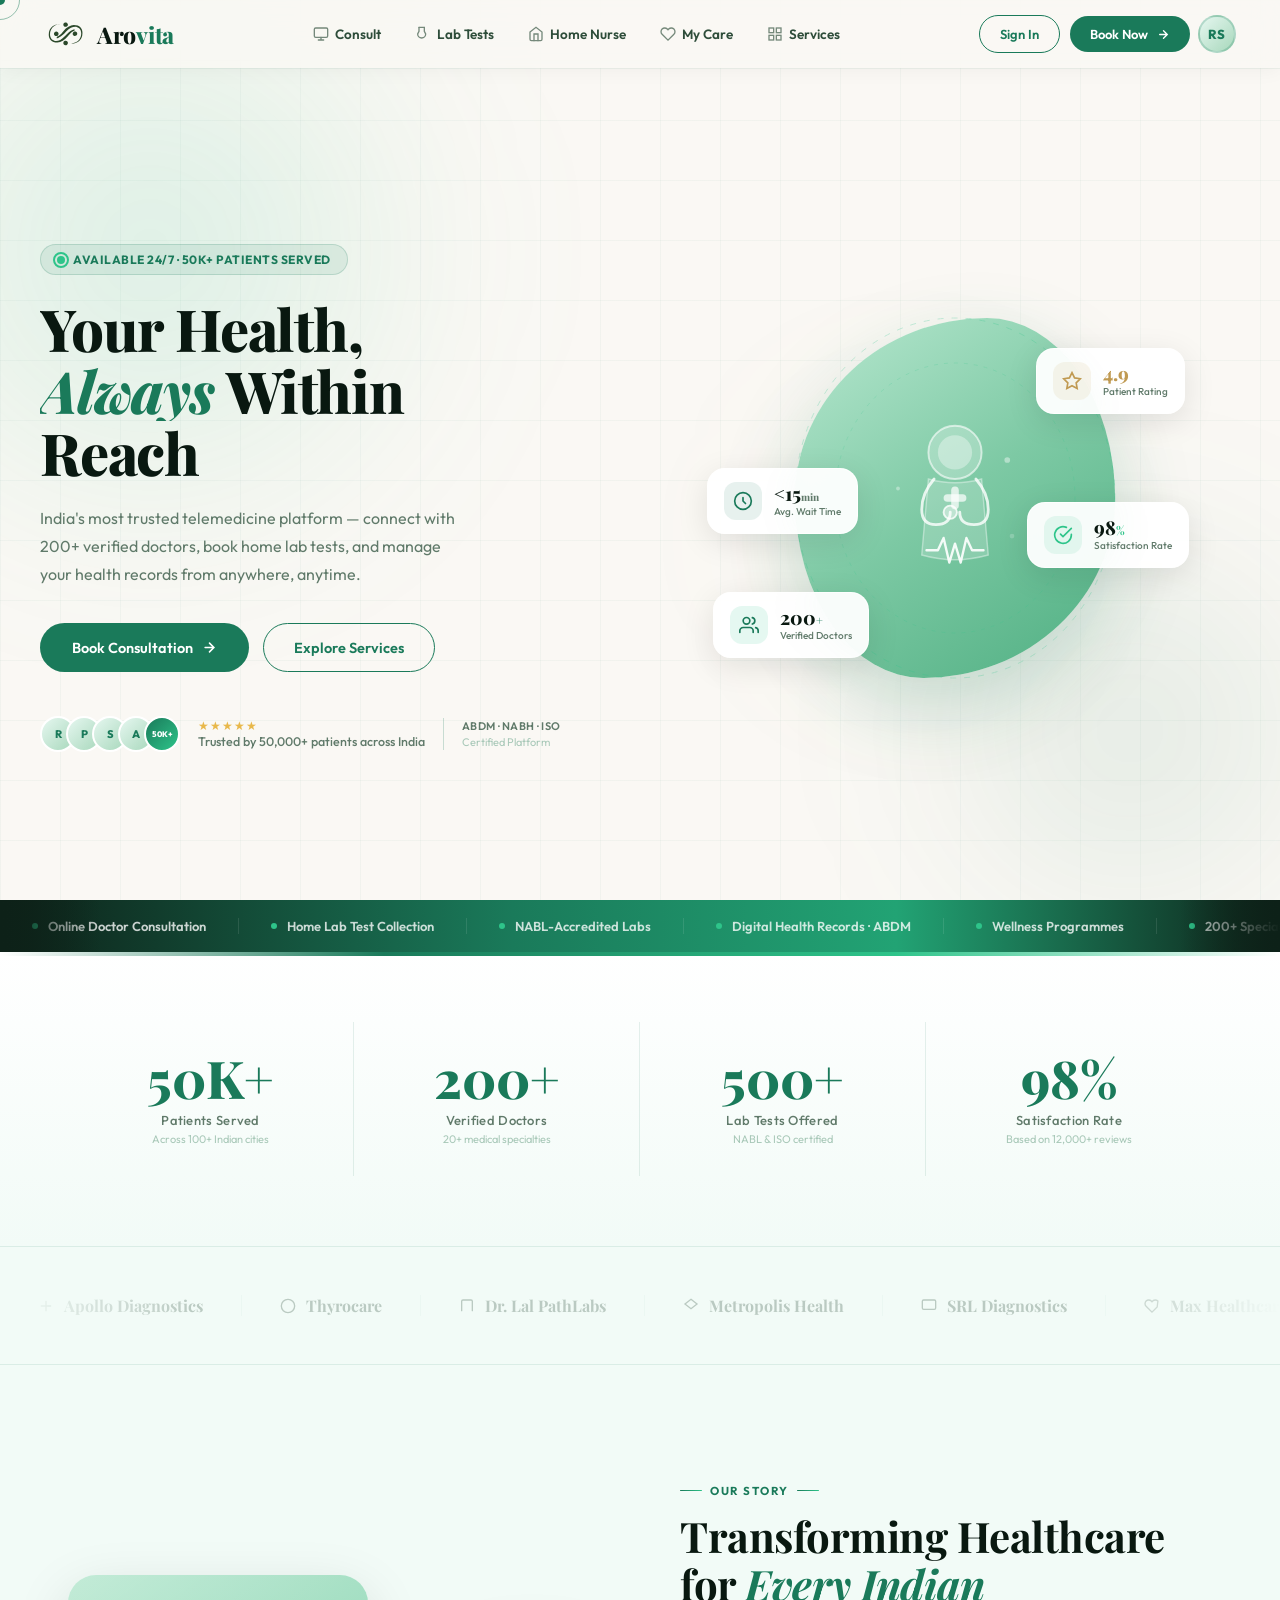
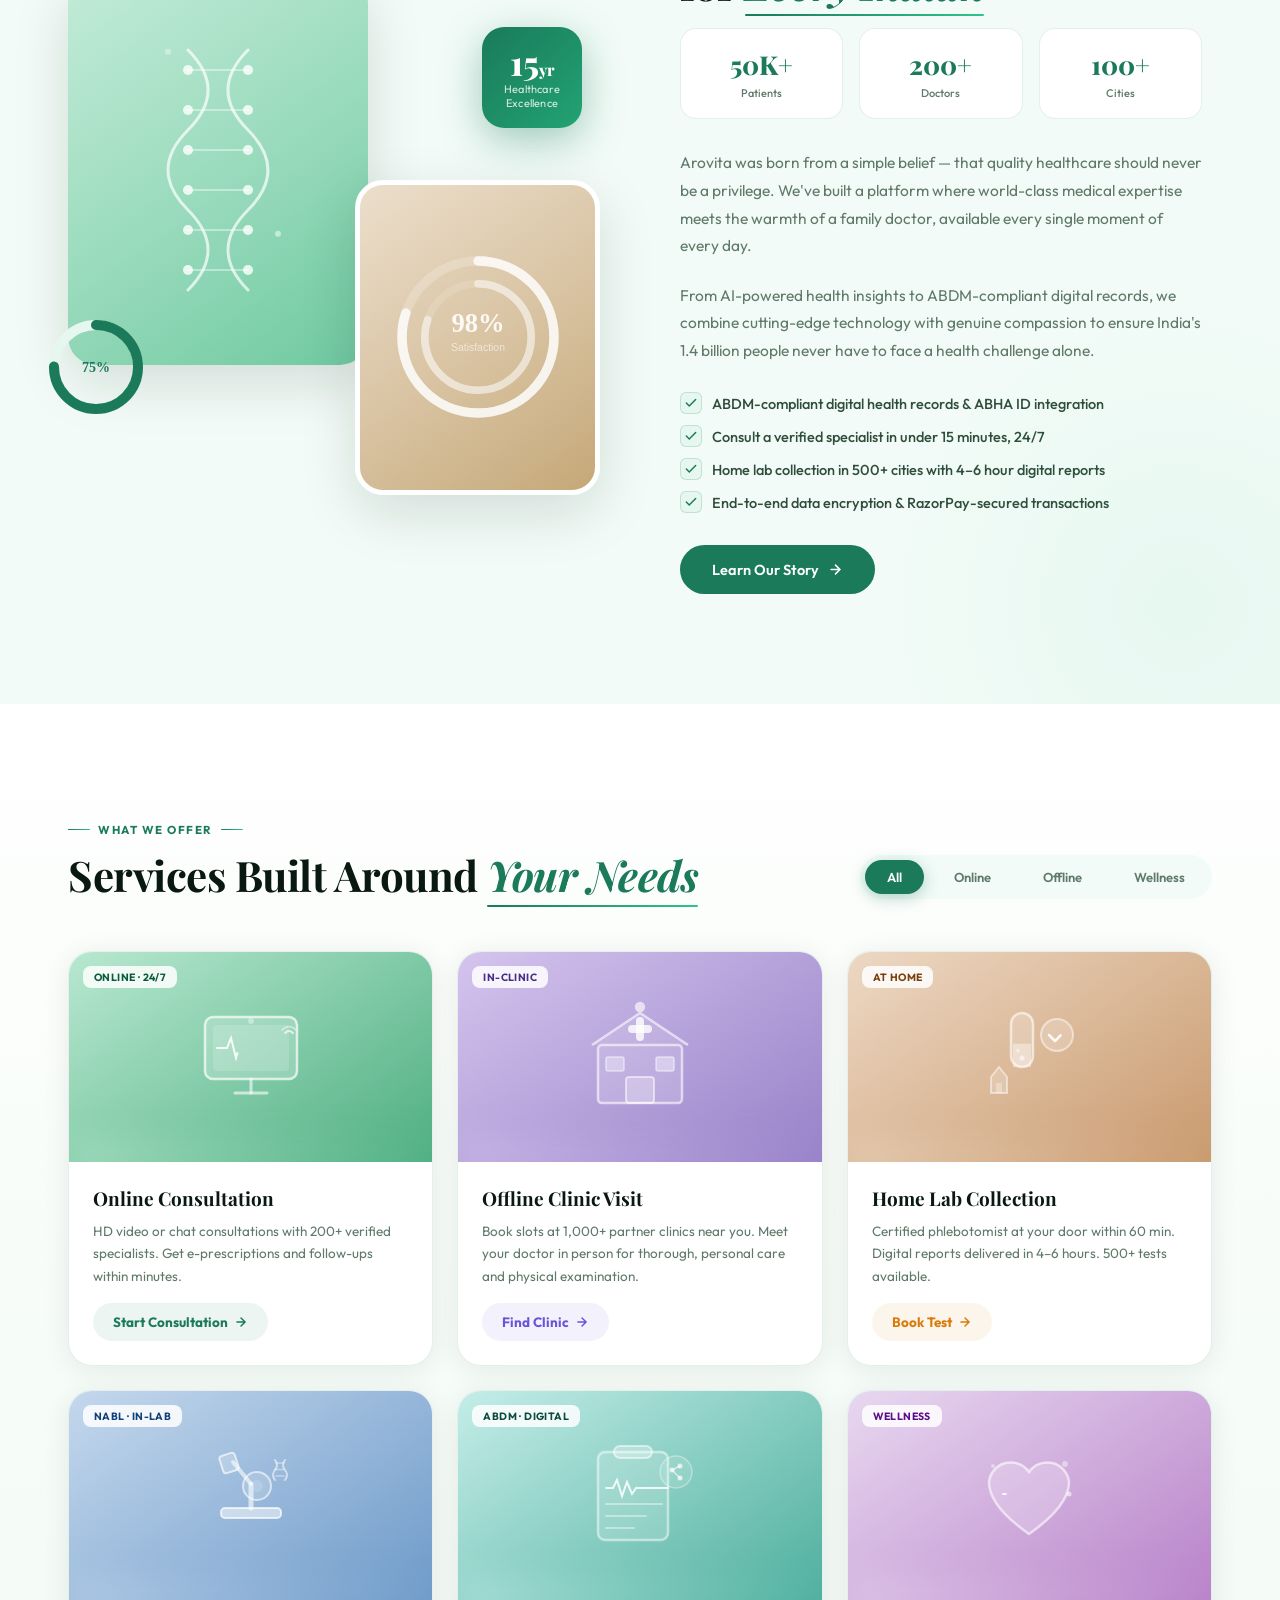
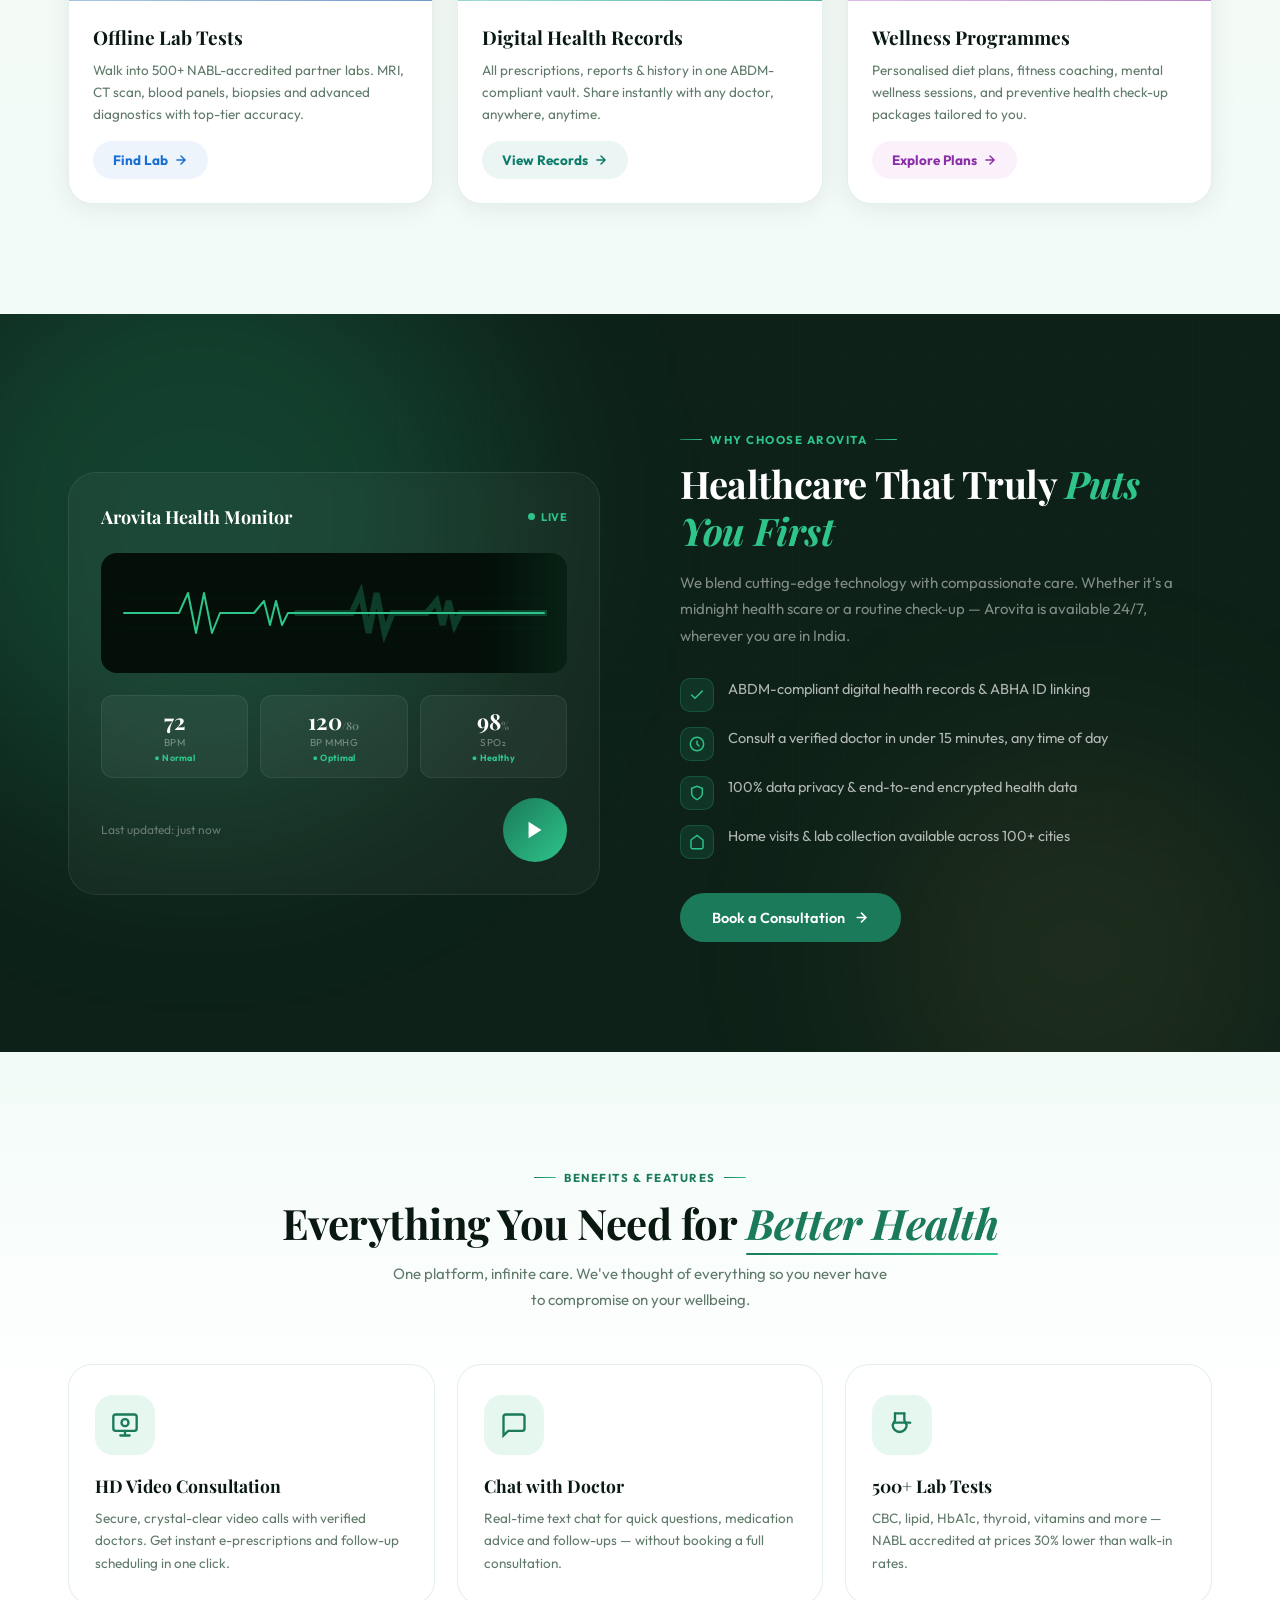
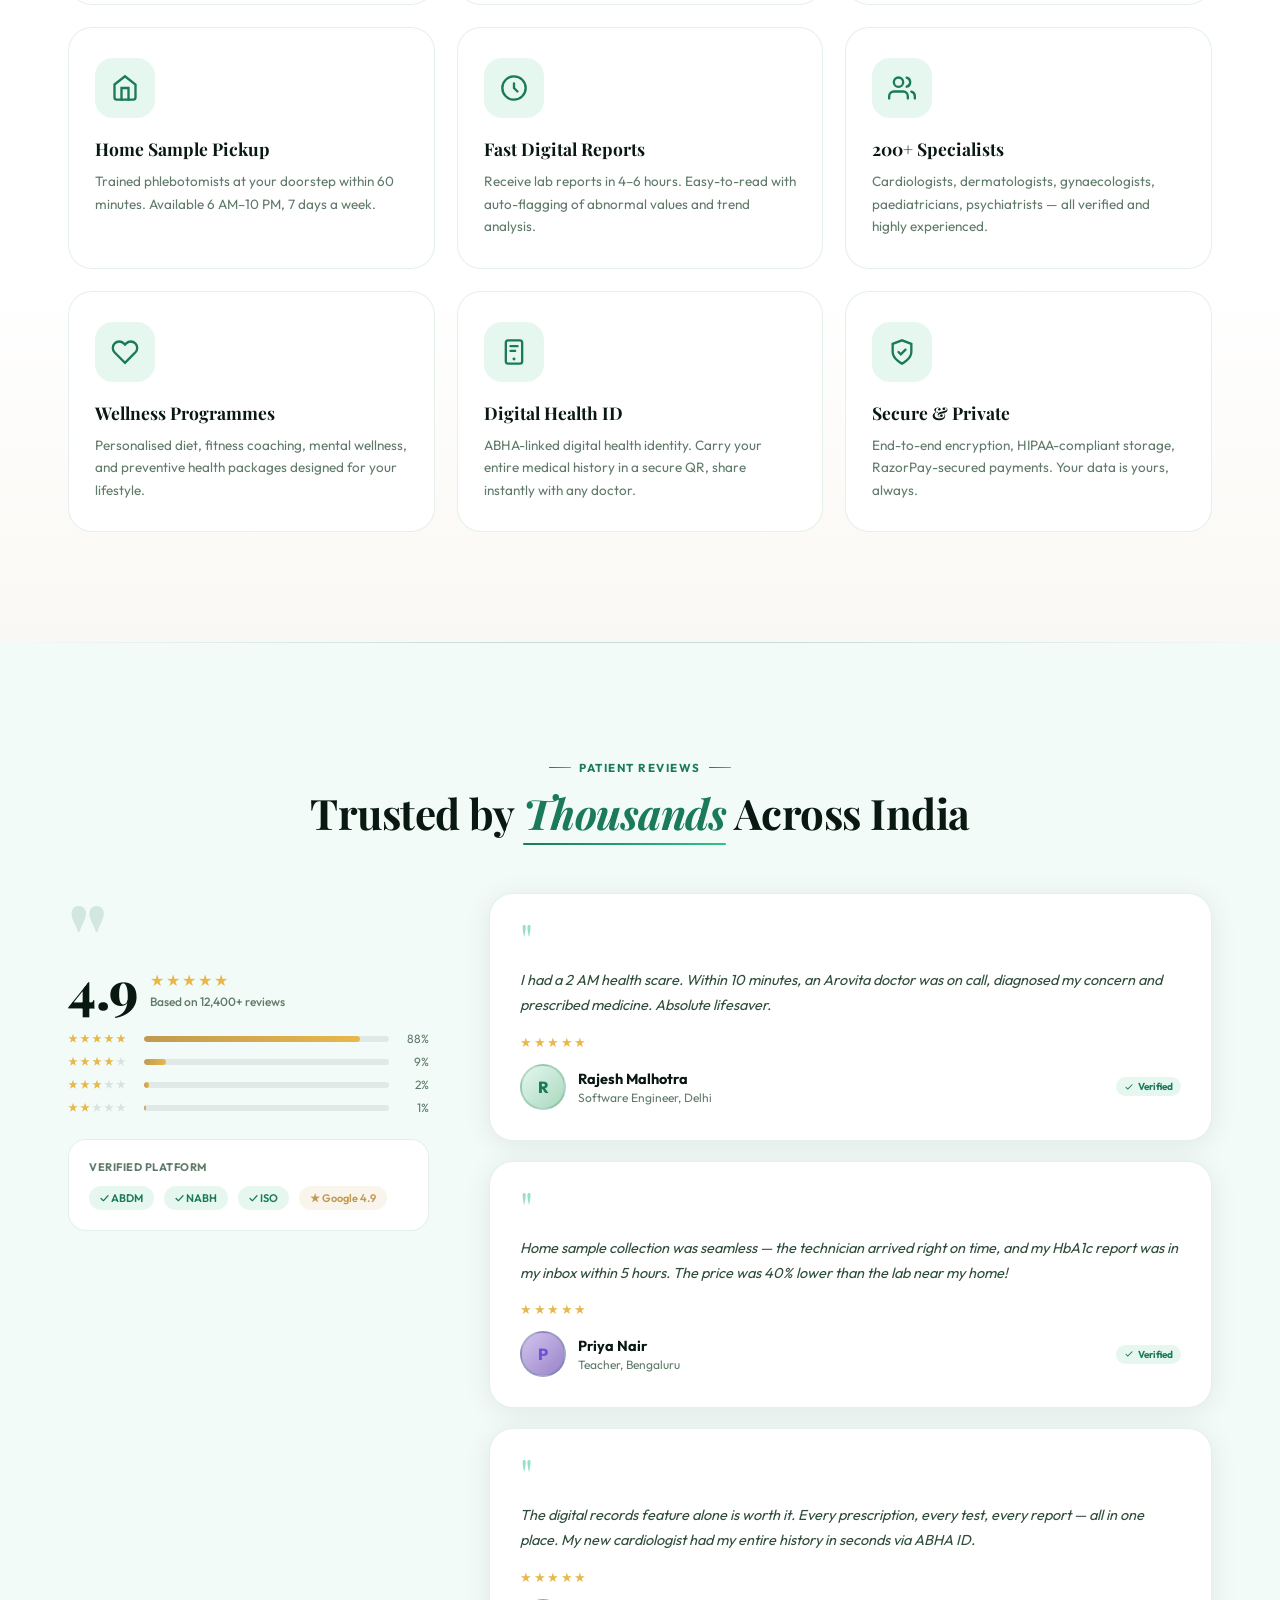
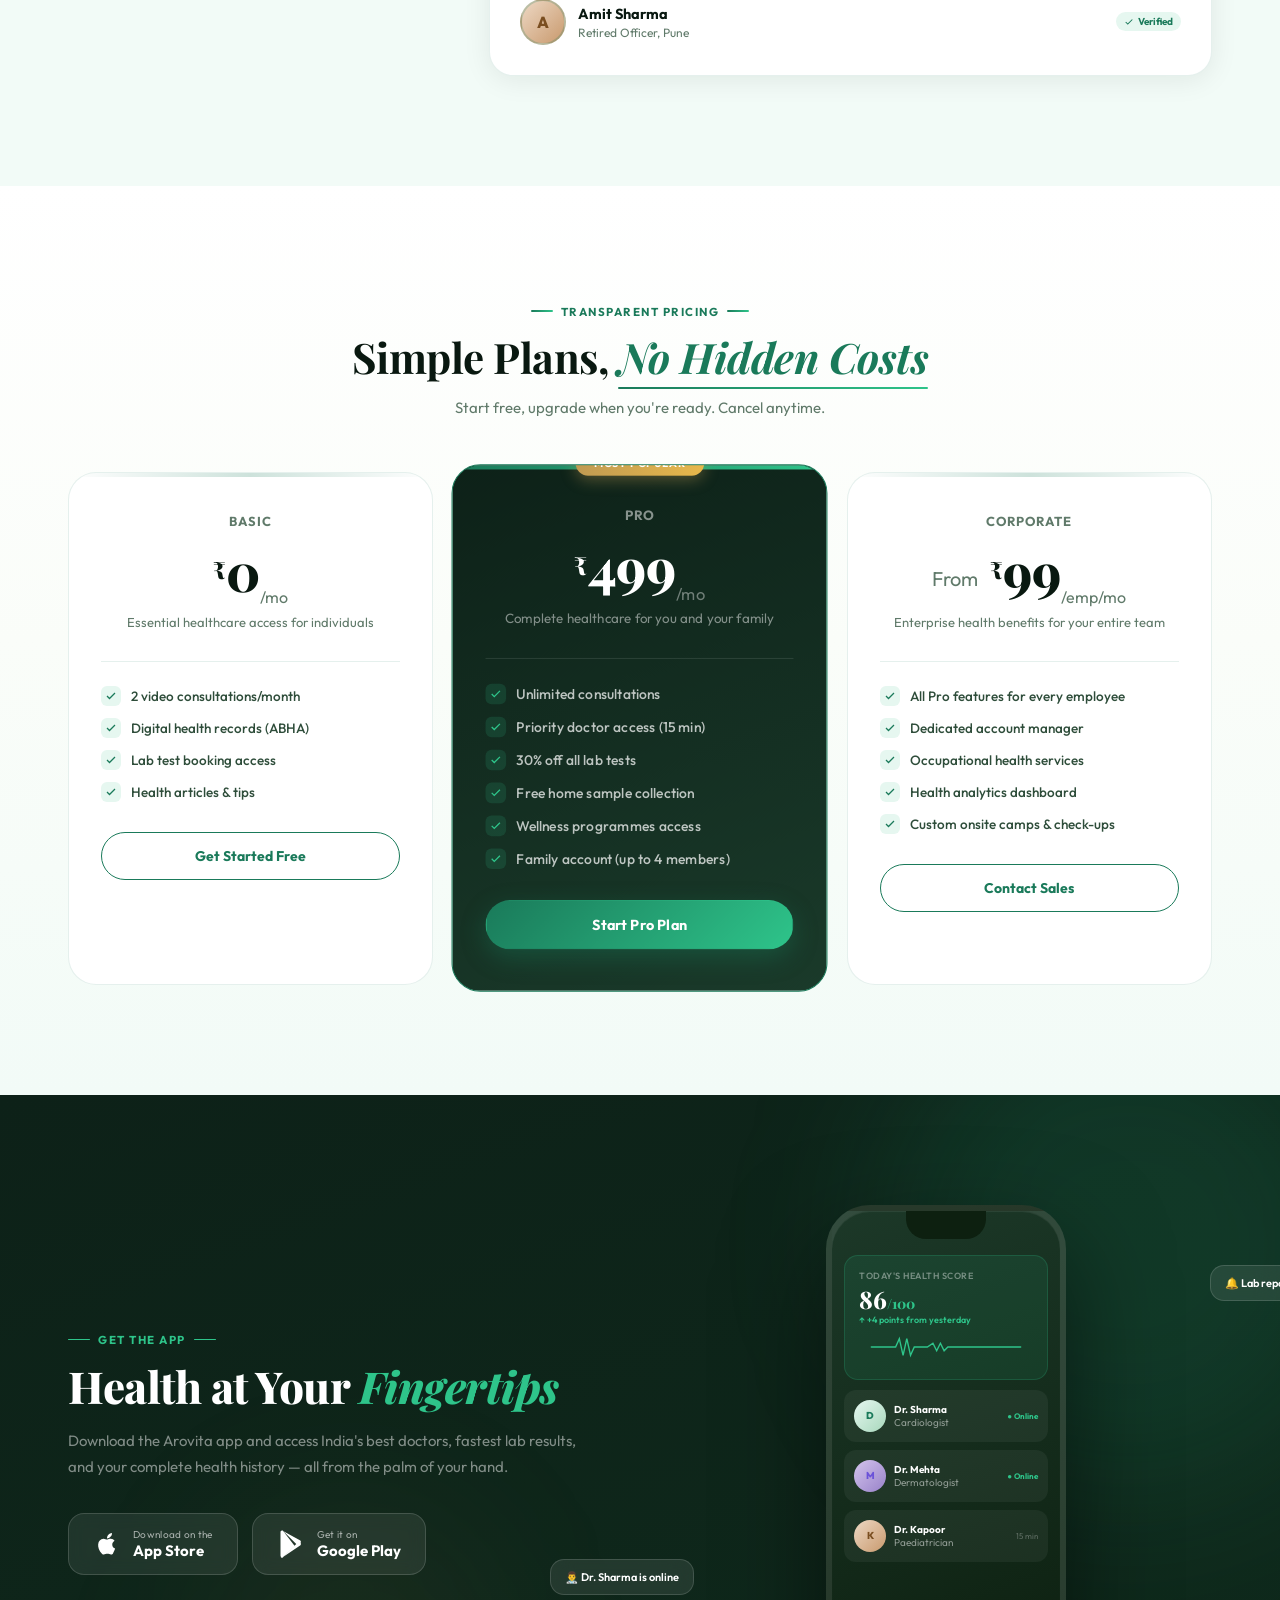
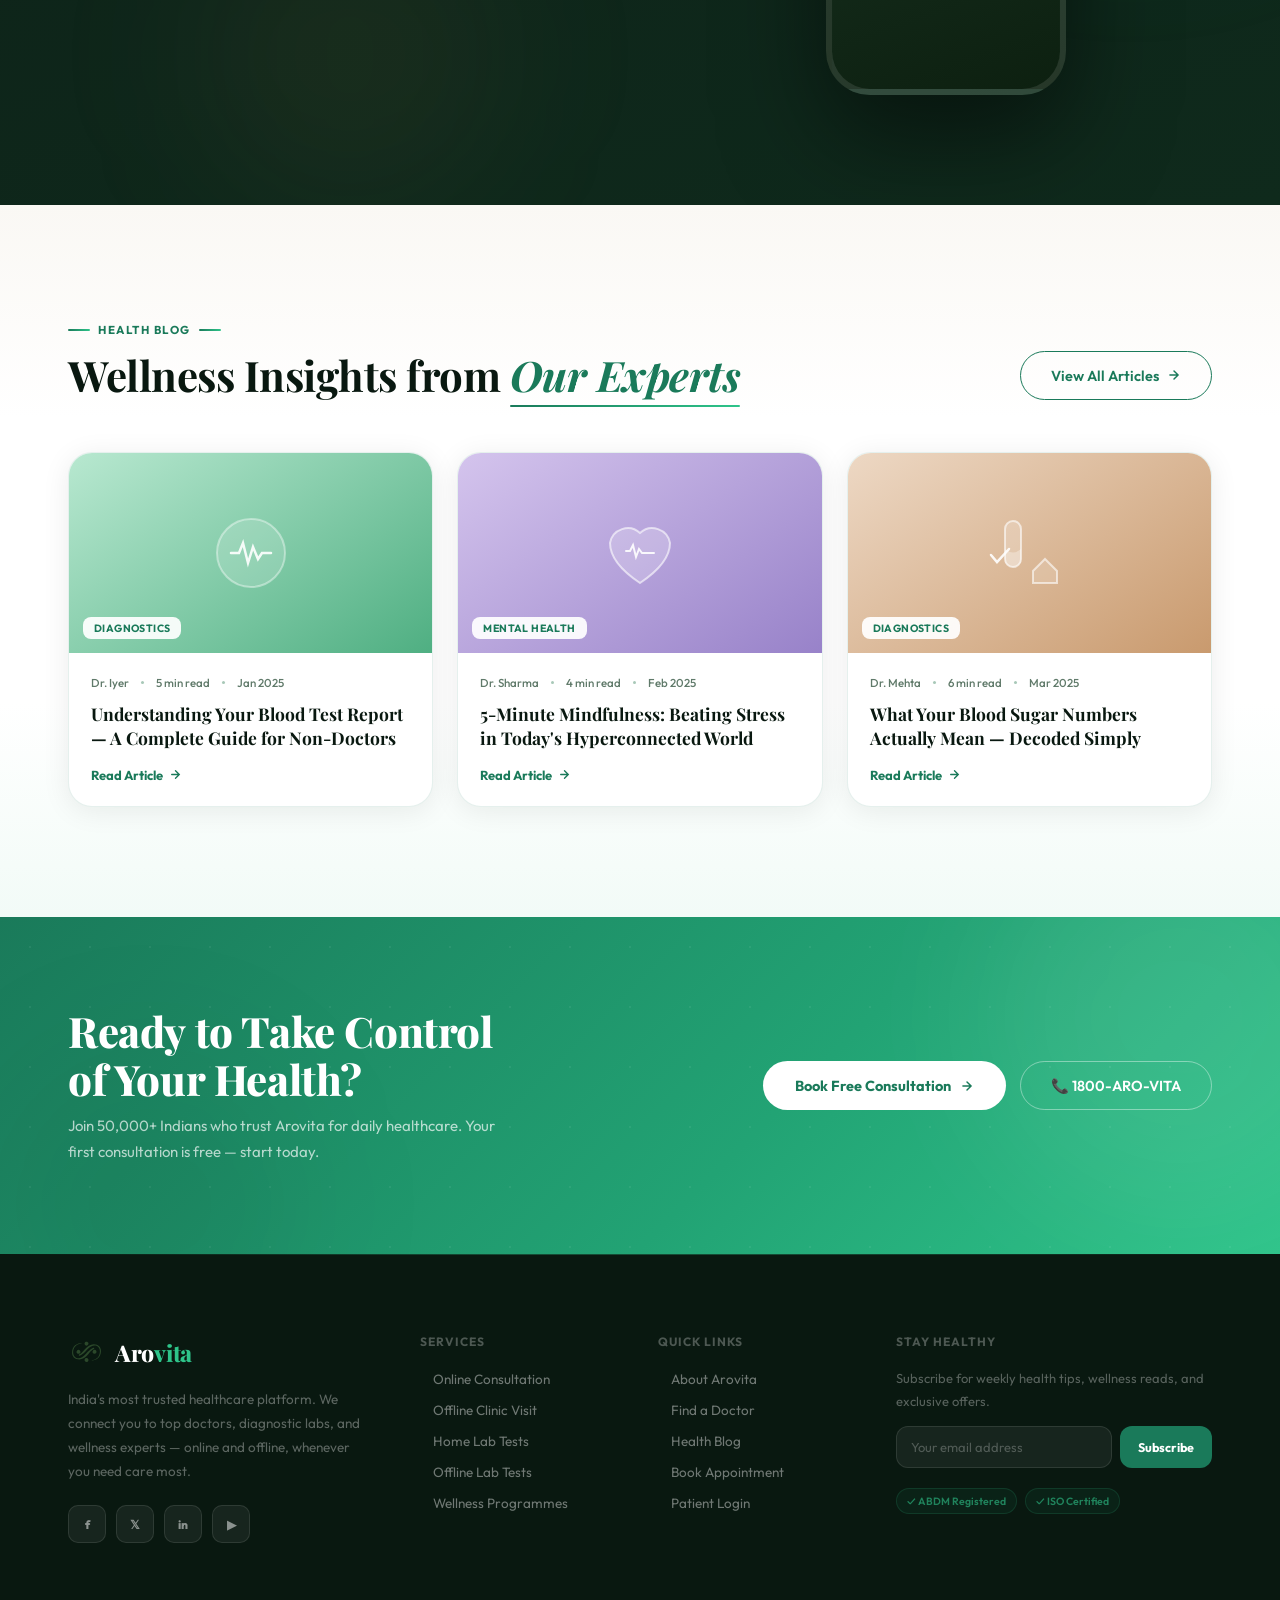
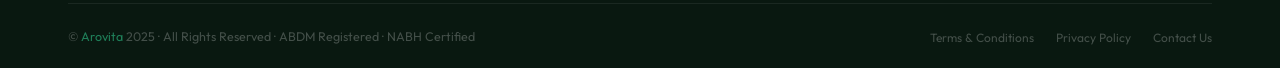
==== index.html @ 64615370 "Added illustration fix" ====
<!DOCTYPE html>
<html lang="en">
<head>
<meta charset="UTF-8">
<meta name="viewport" content="width=device-width, initial-scale=1.0">
<title>Arovita — India's Healthcare Platform</title>
<link href="https://fonts.googleapis.com/css2?family=Playfair+Display:ital,wght@0,400;0,700;0,800;1,400;1,700&family=Outfit:wght@300;400;500;600;700;800&display=swap" rel="stylesheet">
<style>
*,*::before,*::after{box-sizing:border-box;margin:0;padding:0}
:root{
  --g:#1A7A5A;--gm:#22A374;--gl:#2EC48A;--gp:#E6F7F0;--gxp:#F2FBF7;
  --dark:#091810;--dark2:#0D2118;--ink:#162820;--ink2:#2E4D3A;--muted:#607A6A;--hint:#A8C8B8;
  --cream:#FAF8F4;--white:#fff;--gold:#C09A52;--gold2:#E8B84B;
  --border:rgba(26,122,90,0.11);--border2:rgba(26,122,90,0.22);
  --sh:0 4px 28px rgba(9,24,16,0.08);--sh-lg:0 18px 56px rgba(9,24,16,0.13);
  --r:12px;--rl:20px;--rx:26px;
}
html{scroll-behavior:smooth}
body{font-family:'Outfit',sans-serif;background:var(--cream);color:var(--ink);overflow-x:hidden;cursor:none}

/* CUSTOM CURSOR */
.cursor{position:fixed;width:10px;height:10px;background:var(--g);border-radius:50%;pointer-events:none;z-index:9999;transform:translate(-50%,-50%);transition:transform .08s ease,width .25s,height .25s,background .25s}
.cursor-ring{position:fixed;width:40px;height:40px;border:1.5px solid rgba(26,122,90,.45);border-radius:50%;pointer-events:none;z-index:9998;transform:translate(-50%,-50%);transition:transform .18s ease,opacity .2s}
body:has(a:hover) .cursor,.cursor.hovered{width:18px;height:18px;background:var(--gl)}
body:has(a:hover) .cursor-ring,.cursor-ring.hovered{width:60px;height:60px;border-color:var(--gl);opacity:.5}
a,button{cursor:none}

a{text-decoration:none;color:inherit}
::-webkit-scrollbar{width:4px}::-webkit-scrollbar-thumb{background:linear-gradient(var(--gm),var(--gl));border-radius:4px}
.container{max-width:1200px;margin:0 auto;padding:0 28px}

/* SEC LABEL */
.sec-label{display:inline-flex;align-items:center;gap:8px;font-size:11.5px;font-weight:700;color:var(--g);text-transform:uppercase;letter-spacing:1.5px;margin-bottom:14px}
.sec-label::before,.sec-label::after{content:'';width:22px;height:1.5px;background:linear-gradient(90deg,var(--g),var(--gl));border-radius:2px}

.sec-title{font-family:'Playfair Display',serif;font-size:42px;font-weight:700;line-height:1.15;color:var(--dark);letter-spacing:-0.5px}
.sec-title em{font-style:italic;color:var(--g);position:relative}
.sec-title em::after{content:'';position:absolute;bottom:-4px;left:0;right:0;height:2px;background:linear-gradient(90deg,var(--g),var(--gl));border-radius:2px;animation:shimmer-line 3s ease-in-out infinite}
@keyframes shimmer-line{0%,100%{opacity:.4;transform:scaleX(.7)}50%{opacity:1;transform:scaleX(1)}}

/* BUTTONS */
.btn-green{display:inline-flex;align-items:center;gap:9px;background:var(--g);color:#fff;padding:15px 32px;border-radius:50px;font-size:14.5px;font-weight:600;border:none;cursor:none;transition:all .25s;position:relative;overflow:hidden}
.btn-green::before{content:'';position:absolute;inset:0;background:linear-gradient(135deg,transparent 30%,rgba(255,255,255,.12) 50%,transparent 70%);transform:translateX(-100%);transition:transform .5s}
.btn-green:hover::before{transform:translateX(100%)}
.btn-green:hover{background:var(--gm);transform:translateY(-2px);box-shadow:0 12px 32px rgba(26,122,90,.42)}
.btn-outline{display:inline-flex;align-items:center;gap:8px;background:transparent;color:var(--g);border:1.5px solid var(--g);padding:14px 30px;border-radius:50px;font-size:14.5px;font-weight:600;cursor:none;transition:all .25s}
.btn-outline:hover{background:var(--gp);transform:translateY(-2px)}

/* FADE-UP */
.fu{opacity:0;transform:translateY(32px);transition:opacity .7s cubic-bezier(.16,1,.3,1),transform .7s cubic-bezier(.16,1,.3,1)}
.fu.vis{opacity:1;transform:none}
.fu.d1{transition-delay:.08s}.fu.d2{transition-delay:.17s}.fu.d3{transition-delay:.26s}.fu.d4{transition-delay:.35s}.fu.d5{transition-delay:.44s}

/* SLIDE-IN */
.sl-left{opacity:0;transform:translateX(-40px);transition:opacity .8s cubic-bezier(.16,1,.3,1),transform .8s cubic-bezier(.16,1,.3,1)}
.sl-left.vis{opacity:1;transform:none}
.sl-right{opacity:0;transform:translateX(40px);transition:opacity .8s cubic-bezier(.16,1,.3,1),transform .8s cubic-bezier(.16,1,.3,1)}
.sl-right.vis{opacity:1;transform:none}

/* ===================== NAVBAR ===================== */
.navbar{position:fixed;top:0;left:0;right:0;z-index:1000;transition:all .35s;background:rgba(250,248,244,.85);backdrop-filter:blur(16px);-webkit-backdrop-filter:blur(16px);box-shadow:0 1px 20px rgba(9,24,16,.05),0 1px 0 rgba(26,122,90,.06)}
.navbar.sc{background:rgba(250,248,244,.97);backdrop-filter:blur(24px);-webkit-backdrop-filter:blur(24px);box-shadow:0 4px 32px rgba(9,24,16,.09),0 1px 0 rgba(26,122,90,.1)}
.nav-in{display:flex;align-items:center;justify-content:space-between;height:68px;padding:0 44px;max-width:1400px;margin:0 auto}
.nav-logo{display:flex;align-items:center;gap:11px}
.logo-svg-wrap{width:42px;height:42px;position:relative;display:flex;align-items:center;justify-content:center}
.logo-svg-wrap img{width:100%;height:100%;object-fit:contain}
.nav-brand{font-family:'Playfair Display',serif;font-size:23px;font-weight:800;color:var(--dark);letter-spacing:-.3px}
.nav-brand span{color:var(--g)}
.nav-links{display:flex;align-items:center;gap:6px}
.nav-a{font-size:13.5px;font-weight:600;color:var(--ink2);transition:all .22s;position:relative;padding:8px 14px;border-radius:10px;display:inline-flex;align-items:center;gap:6px}
.nav-a svg{width:16px;height:16px;stroke:currentColor;fill:none;stroke-width:2;stroke-linecap:round;flex-shrink:0;opacity:.65;transition:opacity .22s}
.nav-a:hover svg{opacity:1}
.nav-a::after{content:'';position:absolute;bottom:2px;left:14px;right:14px;height:2px;background:linear-gradient(90deg,var(--g),var(--gl));transform:scaleX(0);transform-origin:left;transition:transform .25s cubic-bezier(.16,1,.3,1);border-radius:2px}
.nav-a:hover{color:var(--g);background:rgba(26,122,90,.04)}.nav-a:hover::after{transform:scaleX(1)}
.nav-a.active{color:var(--g);background:var(--gp)}
.nav-a.active::after{transform:scaleX(1)}
.nav-right{display:flex;align-items:center;gap:8px}
.nav-profile{width:38px;height:38px;border-radius:50%;background:linear-gradient(135deg,var(--gp),#A8D8BC);display:flex;align-items:center;justify-content:center;font-size:13px;font-weight:800;color:var(--g);border:2px solid var(--border2);cursor:none;transition:all .22s;flex-shrink:0}
.nav-profile:hover{border-color:var(--g);transform:scale(1.08);box-shadow:0 4px 16px rgba(26,122,90,.2)}
.nav-cta{display:flex;align-items:center;gap:10px}

/* HAMBURGER */
.hamburger{display:none;flex-direction:column;justify-content:center;align-items:center;width:44px;height:44px;background:none;border:none;padding:0;cursor:none;z-index:1002;position:relative}
.hamburger span{display:block;width:24px;height:2px;background:var(--dark);border-radius:2px;transition:all .3s cubic-bezier(.16,1,.3,1)}
.hamburger span:nth-child(1){margin-bottom:6px}
.hamburger span:nth-child(3){margin-top:6px}
.hamburger.active span:nth-child(1){transform:rotate(45deg) translate(5.5px,5.5px)}
.hamburger.active span:nth-child(2){opacity:0;transform:scaleX(0)}
.hamburger.active span:nth-child(3){transform:rotate(-45deg) translate(5.5px,-5.5px)}

/* MOBILE MENU OVERLAY */
.mobile-menu{position:fixed;inset:0;z-index:1001;visibility:hidden;opacity:0;transition:visibility .4s,opacity .4s}
.mobile-menu.open{visibility:visible;opacity:1}
.mobile-menu-backdrop{position:absolute;inset:0;background:rgba(9,24,16,.6);backdrop-filter:blur(8px);-webkit-backdrop-filter:blur(8px)}
.mobile-menu-panel{position:absolute;top:0;right:0;width:min(340px,85vw);height:100%;background:var(--cream);transform:translateX(100%);transition:transform .4s cubic-bezier(.16,1,.3,1);overflow-y:auto;padding:88px 32px 40px;display:flex;flex-direction:column;gap:8px;box-shadow:-20px 0 60px rgba(9,24,16,.15)}
.mobile-menu.open .mobile-menu-panel{transform:translateX(0)}
.mm-label{font-size:10px;font-weight:700;text-transform:uppercase;letter-spacing:1.2px;color:var(--hint);padding:8px 16px 4px;margin-top:6px}
.mm-link{display:flex;align-items:center;gap:12px;padding:14px 16px;font-size:15px;font-weight:600;color:var(--ink2);border-radius:14px;transition:all .22s}
.mm-link:hover,.mm-link:active{background:var(--gp);color:var(--g)}
.mm-link svg{width:20px;height:20px;stroke:currentColor;fill:none;stroke-width:2;stroke-linecap:round;flex-shrink:0}
.mm-link .mm-badge{margin-left:auto;font-size:10px;font-weight:700;color:var(--gold);background:rgba(192,154,82,.12);padding:3px 8px;border-radius:20px}
.mm-sep{height:1px;background:var(--border);margin:10px 0}
.mm-cta{display:flex;flex-direction:column;gap:12px;margin-top:auto;padding-top:20px}
.mm-cta .btn-green,.mm-cta .btn-outline{justify-content:center;width:100%}

/* ===================== HERO ===================== */
.hero{min-height:100vh;position:relative;overflow:hidden;display:flex;align-items:center;padding-top:76px;background:var(--cream)}

.hero-mesh{position:absolute;inset:0;z-index:0}
.mesh-orb{position:absolute;border-radius:50%;filter:blur(80px);animation:morph-orb ease-in-out infinite}
.mo1{width:700px;height:700px;background:radial-gradient(circle,rgba(46,196,138,.16),transparent 70%);top:-100px;left:-200px;animation-duration:14s}
.mo2{width:500px;height:500px;background:radial-gradient(circle,rgba(26,122,90,.12),transparent 70%);bottom:-80px;right:-100px;animation-duration:18s;animation-delay:-7s}
.mo3{width:350px;height:350px;background:radial-gradient(circle,rgba(192,154,82,.08),transparent 70%);top:40%;right:15%;animation-duration:10s;animation-delay:-3s}
@keyframes morph-orb{0%,100%{transform:scale(1) translate(0,0)}33%{transform:scale(1.15) translate(30px,-30px)}66%{transform:scale(.9) translate(-20px,20px)}}

.hero-grid{position:absolute;inset:0;z-index:0;background-image:linear-gradient(rgba(26,122,90,.04) 1px,transparent 1px),linear-gradient(90deg,rgba(26,122,90,.04) 1px,transparent 1px);background-size:60px 60px}

.hero-inner{display:grid;grid-template-columns:1fr 1fr;gap:60px;align-items:center;position:relative;z-index:2;padding:80px 0 60px;width:100%}

.hero-tag{display:inline-flex;align-items:center;gap:8px;background:rgba(26,122,90,.09);border:1px solid rgba(26,122,90,.18);border-radius:30px;padding:7px 16px;font-size:12px;font-weight:700;color:var(--g);letter-spacing:.5px;text-transform:uppercase;margin-bottom:22px;animation:tag-appear .8s cubic-bezier(.16,1,.3,1) both}
@keyframes tag-appear{from{opacity:0;transform:translateY(-16px)}to{opacity:1;transform:none}}
.htag-live{width:8px;height:8px;background:var(--gl);border-radius:50%;position:relative}
.htag-live::after{content:'';position:absolute;inset:-4px;border-radius:50%;border:2px solid var(--gl);animation:live-pulse 1.8s ease-in-out infinite}
@keyframes live-pulse{0%,100%{transform:scale(1);opacity:.8}50%{transform:scale(1.7);opacity:0}}

.hero-h{font-family:'Playfair Display',serif;font-size:58px;font-weight:800;line-height:1.07;letter-spacing:-1.2px;color:var(--dark);margin-bottom:22px}
.hero-h em{font-style:italic;color:var(--g)}
.hero-h .line{overflow:hidden;display:block}
.hero-h .word{display:inline-block;animation:word-reveal .9s cubic-bezier(.16,1,.3,1) both}
.hero-h .word:nth-child(1){animation-delay:.1s}
.hero-h .word:nth-child(2){animation-delay:.18s}
.hero-h .word:nth-child(3){animation-delay:.26s}
.hero-h .word:nth-child(4){animation-delay:.34s}
.hero-h .word:nth-child(5){animation-delay:.42s}
.hero-h .word:nth-child(6){animation-delay:.5s}
@keyframes word-reveal{from{transform:translateY(110%) rotate(3deg);opacity:0}to{transform:none;opacity:1}}

.hero-p{font-size:16px;color:var(--muted);line-height:1.74;margin-bottom:34px;max-width:430px;animation:fade-in .9s .55s both}
@keyframes fade-in{from{opacity:0;transform:translateY(12px)}to{opacity:1;transform:none}}

.hero-btns{display:flex;gap:14px;flex-wrap:wrap;margin-bottom:44px;animation:fade-in .9s .65s both}

/* Trust strip */
.hero-trust{display:flex;align-items:center;gap:18px;animation:fade-in .9s .75s both}
.trust-avs{display:flex}
.trust-av{width:36px;height:36px;border-radius:50%;border:2.5px solid white;background:linear-gradient(135deg,var(--gp),#A8D8BC);display:flex;align-items:center;justify-content:center;font-size:11px;font-weight:800;color:var(--g);margin-left:-10px;flex-shrink:0}
.trust-av:first-child{margin-left:0}
.trust-stars{color:var(--gold2);font-size:12px;letter-spacing:1px}
.trust-text{font-size:12.5px;color:var(--muted);font-weight:500}
.trust-sep{width:1px;height:32px;background:var(--border2)}

/* HERO RIGHT */
.hero-right{position:relative;display:flex;justify-content:center;align-items:center;animation:fade-in .9s .3s both}
.hero-orb-wrap{position:relative;width:380px;height:460px;max-width:100%;display:flex;align-items:center;justify-content:center}
.hero-orb-wrap .orbit{display:none}
.hero-orb-wrap svg[width="380"][height="460"]{display:none}
.hero-orb-bg{position:absolute;width:320px;height:360px;background:linear-gradient(145deg,#B8E8D0 0%,#7DC9A4 50%,#4FAF82 100%);border-radius:60% 40% 60% 40% / 50% 50% 50% 50%;animation:blob-morph 8s ease-in-out infinite;box-shadow:0 30px 80px rgba(26,122,90,.22)}
@keyframes blob-morph{
  0%{border-radius:60% 40% 60% 40% / 50% 50% 50% 50%}
  25%{border-radius:50% 50% 40% 60% / 60% 40% 60% 40%}
  50%{border-radius:40% 60% 55% 45% / 45% 55% 45% 55%}
  75%{border-radius:55% 45% 50% 50% / 50% 60% 40% 50%}
  100%{border-radius:60% 40% 60% 40% / 50% 50% 50% 50%}
}

.hero-rings{position:absolute;inset:0;pointer-events:none}
.hfc{position:absolute;background:rgba(255,255,255,.95);backdrop-filter:blur(12px);border-radius:18px;box-shadow:0 8px 32px rgba(9,24,16,.1);padding:13px 16px;display:flex;align-items:center;gap:12px;border:1px solid rgba(255,255,255,.8)}
.hfc1{bottom:70px;left:-52px;animation:float-a 3.4s ease-in-out infinite}
.hfc2{top:80px;right:-40px;animation:float-b 4.2s ease-in-out .8s infinite}
.hfc3{top:200px;left:-58px;animation:float-a 5s ease-in-out 1.5s infinite}
.hfc4{bottom:160px;right:-44px;animation:float-b 3.8s ease-in-out .4s infinite}
@keyframes float-a{0%,100%{transform:translateY(0) rotate(-1deg)}50%{transform:translateY(-12px) rotate(1deg)}}
@keyframes float-b{0%,100%{transform:translateY(0) rotate(1deg)}50%{transform:translateY(-9px) rotate(-1deg)}}

.hfc-ic{width:38px;height:38px;border-radius:12px;display:flex;align-items:center;justify-content:center;flex-shrink:0}
.hfc-num{font-family:'Playfair Display',serif;font-size:19px;font-weight:800;color:var(--dark);line-height:1}
.hfc-lbl{font-size:10px;color:var(--muted);margin-top:2px;white-space:nowrap;font-weight:500}

.hero-figure{position:relative;z-index:2;width:200px;height:200px}
.orbit{position:absolute;inset:0;animation:orbit-spin linear infinite}
.orbit1{animation-duration:12s}
.orbit2{animation-duration:18s;animation-direction:reverse}
@keyframes orbit-spin{from{transform:rotate(0deg)}to{transform:rotate(360deg)}}
.orbit-dot{position:absolute;width:10px;height:10px;background:var(--gl);border-radius:50%;top:0;left:50%;transform:translate(-50%,-50%);box-shadow:0 0 8px var(--gl)}
.orbit-dot2{background:var(--gold);box-shadow:0 0 8px var(--gold)}

/* ===================== TICKER ===================== */
.ticker{padding:18px 0;background:linear-gradient(90deg,var(--dark2),var(--g) 40%,var(--gm) 70%,var(--dark2));overflow:hidden;position:relative}
.ticker::before,.ticker::after{content:'';position:absolute;top:0;bottom:0;width:100px;z-index:2}
.ticker::before{left:0;background:linear-gradient(90deg,var(--dark2),transparent)}
.ticker::after{right:0;background:linear-gradient(-90deg,var(--dark2),transparent)}
.ticker-track{display:flex;animation:tick 32s linear infinite;width:max-content}
.t-item{display:flex;align-items:center;gap:10px;padding:0 32px;font-size:13px;font-weight:600;color:rgba(255,255,255,.78);white-space:nowrap;border-right:1px solid rgba(255,255,255,.1)}
.t-sep{width:6px;height:6px;background:var(--gl);border-radius:50%;flex-shrink:0}
@keyframes tick{from{transform:translateX(0)}to{transform:translateX(-50%)}}

/* ===================== STATS STRIP ===================== */
.stats-strip{padding:70px 0;background:linear-gradient(180deg,#fff 0%,var(--gxp) 100%);position:relative;overflow:hidden}
.stats-strip::before{content:'';position:absolute;top:0;left:0;right:0;height:4px;background:linear-gradient(90deg,transparent,var(--g) 30%,var(--gl) 70%,transparent)}
.stats-grid{display:grid;grid-template-columns:repeat(4,1fr);gap:0}
.stat-item{text-align:center;padding:30px 20px;border-right:1px solid var(--border);position:relative;overflow:hidden}
.stat-item:last-child{border-right:none}
.stat-item::before{content:'';position:absolute;inset:0;background:radial-gradient(circle at 50% 0%,rgba(46,196,138,.06),transparent 60%);opacity:0;transition:opacity .3s}
.stat-item:hover::before{opacity:1}
.stat-num{font-family:'Playfair Display',serif;font-size:52px;font-weight:800;color:var(--g);line-height:1;display:block}
.stat-num sup{font-size:24px;vertical-align:top;margin-top:8px;display:inline-block}
.stat-num sub{font-size:22px;vertical-align:bottom}
.stat-lbl{font-size:13px;color:var(--muted);margin-top:8px;font-weight:500;letter-spacing:.3px}
.stat-desc{font-size:11px;color:var(--hint);margin-top:4px}

/* ===================== ABOUT ===================== */
.about{padding:110px 0;background:var(--gxp);position:relative;overflow:hidden}
.about::after{content:'';position:absolute;right:-200px;bottom:-200px;width:600px;height:600px;border-radius:50%;background:radial-gradient(circle,rgba(46,196,138,.06),transparent 70%);pointer-events:none}

.about-in{display:grid;grid-template-columns:1fr 1fr;gap:80px;align-items:center}

.about-imgs{position:relative;height:520px}
.ab-card{position:absolute;border-radius:28px;overflow:hidden;box-shadow:var(--sh-lg);display:flex;align-items:center;justify-content:center}
.ab-card-inner{width:100%;height:100%;display:flex;align-items:center;justify-content:center;position:relative;overflow:hidden}
.ab-card-inner::after{content:'';position:absolute;inset:0;background:linear-gradient(145deg,rgba(255,255,255,.15),transparent)}

.abc1{width:300px;height:390px;left:0;top:0;background:linear-gradient(145deg,#B8E8D0,#6EC9A0);animation:flt-a 5s ease-in-out infinite}
.abc2{width:245px;height:315px;right:0;bottom:0;background:linear-gradient(145deg,#E8D8C2,#C5A878);border:5px solid white;animation:flt-b 4.5s ease-in-out 1s infinite}

@keyframes flt-a{0%,100%{transform:translateY(0) rotate(-1.5deg)}50%{transform:translateY(-10px) rotate(-0.5deg)}}
@keyframes flt-b{0%,100%{transform:translateY(0) rotate(1.5deg)}50%{transform:translateY(-8px) rotate(0.5deg)}}

.ab-badge{position:absolute;right:18px;top:52px;background:linear-gradient(135deg,var(--g),var(--gm));border-radius:22px;padding:18px 22px;color:white;text-align:center;box-shadow:0 12px 40px rgba(26,122,90,.38);animation:flt-b 4s ease-in-out .5s infinite;z-index:3}
.ab-badge-num{font-family:'Playfair Display',serif;font-size:34px;font-weight:800;line-height:1}
.ab-badge-lbl{font-size:11px;opacity:.82;margin-top:3px;letter-spacing:.2px}
.ab-ring{position:absolute;left:-20px;bottom:80px;width:96px;height:96px;z-index:3}

.about-text{padding-right:10px}
.about-stats{display:grid;grid-template-columns:repeat(3,1fr);gap:16px;margin-bottom:30px}
.as2{background:white;border-radius:16px;padding:18px 14px;text-align:center;border:1px solid var(--border);transition:all .25s}
.as2:hover{transform:translateY(-4px);box-shadow:var(--sh);border-color:var(--border2)}
.as2-num{font-family:'Playfair Display',serif;font-size:26px;font-weight:800;color:var(--g)}
.as2-lbl{font-size:11px;color:var(--muted);margin-top:4px;font-weight:500}
.about-desc{font-size:15.5px;color:var(--muted);line-height:1.78;margin-bottom:22px}
.check-list{list-style:none;display:flex;flex-direction:column;gap:11px;margin-bottom:32px}
.check-list li{display:flex;align-items:center;gap:10px;font-size:14.5px;font-weight:500;color:var(--ink2)}
.check-ic{width:22px;height:22px;background:var(--gp);border-radius:6px;display:flex;align-items:center;justify-content:center;flex-shrink:0;border:1px solid rgba(26,122,90,.18)}

/* ===================== SERVICES ===================== */
.services{padding:110px 0;background:linear-gradient(180deg,#fff 0%,#FAFDF9 40%,var(--gxp) 100%);position:relative}
.services::before{content:'';position:absolute;inset:0;background:linear-gradient(180deg,transparent 0%,rgba(242,251,247,.5) 100%)}
.svc-header{display:flex;align-items:flex-end;justify-content:space-between;margin-bottom:52px}
.svc-tabs{display:flex;gap:8px;background:var(--gxp);border-radius:50px;padding:5px}
.svc-tab{padding:9px 22px;border-radius:50px;font-size:13px;font-weight:600;color:var(--muted);cursor:none;transition:all .25s}
.svc-tab.on{background:var(--g);color:white;box-shadow:0 4px 16px rgba(26,122,90,.3)}

.svc-grid{display:grid;grid-template-columns:repeat(3,1fr);gap:24px}
.svc-card2{background:white;border-radius:24px;overflow:hidden;border:1px solid var(--border);transition:all .3s;cursor:none;position:relative;box-shadow:var(--sh)}
.svc-card2:hover{transform:translateY(-8px);box-shadow:0 24px 60px rgba(9,24,16,.12);border-color:var(--border2)}
.svc-img2{height:210px;display:flex;align-items:center;justify-content:center;position:relative;overflow:hidden}
.svc-img2 .svc-animated-svg{width:120px;height:120px;position:relative;z-index:1}
.svc-img2::after{content:'';position:absolute;bottom:0;left:0;right:0;height:50px;background:inherit;filter:blur(15px);transform:translateY(50%);opacity:.5}
.svc-tag2{position:absolute;top:14px;left:14px;border-radius:8px;padding:4px 11px;font-size:10.5px;font-weight:700;text-transform:uppercase;letter-spacing:.4px;z-index:2}
.svc-body2{padding:24px}
.svc-title2{font-family:'Playfair Display',serif;font-size:19px;font-weight:700;color:var(--dark);margin-bottom:9px;line-height:1.3}
.svc-desc2{font-size:13.5px;color:var(--muted);line-height:1.65;margin-bottom:16px}
.svc-link2{display:inline-flex;align-items:center;gap:6px;font-size:13.5px;font-weight:700;padding:10px 20px;border-radius:50px;transition:all .22s}
.svc-card2:hover .svc-link2{gap:10px}
.svc-link2 .arr{transition:transform .22s}
.svc-card2:hover .svc-link2 .arr{transform:translateX(4px)}

/* ===================== MISSION ===================== */
.mission{padding:110px 0;background:var(--dark2);position:relative;overflow:hidden}
.mission-bg-svg{position:absolute;inset:0;pointer-events:none;opacity:.04}
.mission-orb{position:absolute;border-radius:50%;filter:blur(100px);pointer-events:none}
.morb1{width:600px;height:600px;background:rgba(46,196,138,.2);top:-100px;left:-100px;animation:morph-orb 16s ease-in-out infinite}
.morb2{width:400px;height:400px;background:rgba(192,154,82,.1);bottom:-100px;right:0;animation:morph-orb 12s ease-in-out 5s infinite}

.mission-in{display:grid;grid-template-columns:1fr 1fr;gap:80px;align-items:center;position:relative;z-index:1}

.ecg-display{border-radius:28px;overflow:hidden;background:rgba(255,255,255,.04);border:1px solid rgba(255,255,255,.08);padding:32px;backdrop-filter:blur(8px)}
.ecg-header{display:flex;align-items:center;justify-content:space-between;margin-bottom:24px}
.ecg-brand{font-family:'Playfair Display',serif;font-size:18px;color:white;font-weight:700}
.ecg-live{display:flex;align-items:center;gap:6px;font-size:11px;color:var(--gl);font-weight:700;letter-spacing:.5px}
.ecg-live-dot{width:7px;height:7px;background:var(--gl);border-radius:50%;animation:live-pulse 1.5s ease-in-out infinite}
.ecg-screen{background:#030F08;border-radius:16px;padding:20px;margin-bottom:22px;height:120px;display:flex;align-items:center;position:relative;overflow:hidden}
.ecg-line-svg{width:100%;height:60px}
.ecg-animated{stroke-dasharray:1000;stroke-dashoffset:0;animation:ecg-flow 3s linear infinite}
@keyframes ecg-flow{0%{stroke-dashoffset:1000}100%{stroke-dashoffset:-1000}}
.ecg-glow{position:absolute;right:0;top:0;bottom:0;width:80px;background:linear-gradient(90deg,transparent,rgba(46,196,138,.1));pointer-events:none}
.ecg-metrics{display:grid;grid-template-columns:repeat(3,1fr);gap:12px}
.ecg-m{background:rgba(255,255,255,.05);border-radius:12px;padding:14px;text-align:center;border:1px solid rgba(255,255,255,.07)}
.ecg-m-val{font-family:'Playfair Display',serif;font-size:22px;font-weight:700;color:white;line-height:1}
.ecg-m-lbl{font-size:10px;color:rgba(255,255,255,.4);margin-top:4px;text-transform:uppercase;letter-spacing:.5px}
.ecg-m-status{font-size:9px;margin-top:3px;font-weight:700;letter-spacing:.3px}
.normal{color:#2EC48A}.caution{color:#E8B84B}

.play-circle{width:64px;height:64px;border-radius:50%;background:linear-gradient(135deg,var(--g),var(--gl));display:flex;align-items:center;justify-content:center;box-shadow:0 0 0 0 rgba(46,196,138,.4);animation:ping 2.5s ease-in-out infinite;cursor:none}
@keyframes ping{0%,100%{box-shadow:0 0 0 0 rgba(46,196,138,.4)}50%{box-shadow:0 0 0 18px rgba(46,196,138,0)}}

.mission-pts{display:flex;flex-direction:column;gap:14px;margin-bottom:34px}
.mp2{display:flex;align-items:flex-start;gap:14px;font-size:14.5px;color:rgba(255,255,255,.68);font-weight:400;line-height:1.6}
.mp2-dot{width:34px;height:34px;background:rgba(46,196,138,.12);border:1px solid rgba(46,196,138,.22);border-radius:10px;display:flex;align-items:center;justify-content:center;flex-shrink:0;margin-top:1px}
.mission-title{font-family:'Playfair Display',serif;font-size:38px;font-weight:700;color:white;line-height:1.22;margin-bottom:16px;letter-spacing:-.4px}
.mission-title em{font-style:italic;color:var(--gl)}
.mission-desc{font-size:15px;color:rgba(255,255,255,.48);line-height:1.76;margin-bottom:28px}

/* ===================== FEATURES ===================== */
.features{padding:110px 0;background:linear-gradient(180deg,var(--gxp) 0%,#fff 30%,#fff 70%,var(--cream) 100%);position:relative}
.feat-grid2{display:grid;grid-template-columns:repeat(3,1fr);gap:22px;margin-top:52px}
.feat-card2{padding:30px 26px;border-radius:24px;border:1px solid var(--border);transition:all .3s;cursor:none;position:relative;overflow:hidden;background:white;group:true}
.feat-card2::before{content:'';position:absolute;inset:0;background:linear-gradient(135deg,var(--gxp) 0%,transparent 60%);opacity:0;transition:opacity .3s}
.feat-card2:hover::before{opacity:1}
.feat-card2::after{content:'';position:absolute;bottom:0;left:0;right:0;height:3px;background:linear-gradient(90deg,var(--g),var(--gl));transform:scaleX(0);transform-origin:left;transition:transform .35s cubic-bezier(.16,1,.3,1)}
.feat-card2:hover{border-color:var(--border2);transform:translateY(-6px);box-shadow:var(--sh-lg)}
.feat-card2:hover::after{transform:scaleX(1)}
.feat-ic2{width:60px;height:60px;background:var(--gp);border-radius:18px;display:flex;align-items:center;justify-content:center;margin-bottom:20px;transition:all .3s;position:relative}
.feat-card2:hover .feat-ic2{background:rgba(34,163,116,.15);transform:scale(1.08) rotate(-3deg)}
.feat-title2{font-family:'Playfair Display',serif;font-size:17.5px;font-weight:700;color:var(--dark);margin-bottom:9px;line-height:1.3}
.feat-desc2{font-size:13.5px;color:var(--muted);line-height:1.67}

/* ===================== TESTIMONIALS ===================== */
.testimonials{padding:110px 0;background:var(--gxp);position:relative;overflow:hidden}
.testimonials::before{content:'';position:absolute;top:0;left:0;right:0;height:1px;background:linear-gradient(90deg,transparent,var(--border2) 40%,var(--border2) 60%,transparent)}

.testi-layout{display:grid;grid-template-columns:1fr 2fr;gap:60px;align-items:start;margin-top:56px}

.testi-left{position:sticky;top:100px}
.testi-big-num{font-family:'Playfair Display',serif;font-size:100px;font-weight:800;color:var(--g);line-height:.9;opacity:.15;display:block;margin-bottom:-20px}
.testi-rating-row{display:flex;align-items:center;gap:12px;margin-bottom:16px}
.testi-score{font-family:'Playfair Display',serif;font-size:52px;font-weight:800;color:var(--dark);line-height:1}
.testi-stars-col{display:flex;flex-direction:column;gap:4px}
.testi-stars{color:var(--gold2);font-size:16px;letter-spacing:2px}
.testi-count{font-size:12px;color:var(--muted);font-weight:500}
.testi-bar-group{display:flex;flex-direction:column;gap:8px;margin-bottom:24px}
.tbar{display:flex;align-items:center;gap:10px;font-size:12px;color:var(--muted)}
.tbar-stars{display:flex;gap:2px;width:66px;flex-shrink:0}
.tbar-star{width:10px;height:10px;background:var(--gold2);clip-path:polygon(50% 0%,61% 35%,98% 35%,68% 57%,79% 91%,50% 70%,21% 91%,32% 57%,2% 35%,39% 35%)}
.tbar-star.e{background:rgba(0,0,0,.1)}
.tbar-track{flex:1;height:6px;background:rgba(0,0,0,.07);border-radius:3px;overflow:hidden}
.tbar-fill{height:100%;background:linear-gradient(90deg,var(--gold),var(--gold2));border-radius:3px;transform:scaleX(0);transform-origin:left;animation:bar-fill .8s cubic-bezier(.16,1,.3,1) both}
@keyframes bar-fill{to{transform:scaleX(1)}}
.tbar-pct{width:30px;text-align:right;flex-shrink:0}

.testi-cards{display:flex;flex-direction:column;gap:20px}
.tc{background:white;border-radius:24px;padding:30px;border:1px solid var(--border);box-shadow:var(--sh);transition:all .3s;position:relative;overflow:hidden}
.tc:hover{transform:translateX(6px);box-shadow:var(--sh-lg);border-color:var(--border2)}
.tc::before{content:'';position:absolute;left:0;top:0;bottom:0;width:3px;background:linear-gradient(var(--g),var(--gl));border-radius:3px 0 0 3px;transform:scaleY(0);transform-origin:top;transition:transform .35s cubic-bezier(.16,1,.3,1)}
.tc:hover::before{transform:scaleY(1)}
.tc-q{font-size:44px;color:var(--gl);line-height:.7;font-family:'Playfair Display',serif;display:block;margin-bottom:12px;opacity:.5}
.tc-text{font-size:14.5px;color:var(--ink2);line-height:1.75;margin-bottom:16px;font-style:italic}
.tc-stars{color:var(--gold2);font-size:13px;letter-spacing:1.5px;margin-bottom:14px}
.tc-auth{display:flex;align-items:center;gap:12px}
.tc-av{width:46px;height:46px;border-radius:50%;background:linear-gradient(135deg,var(--gp),#A8D8BC);display:flex;align-items:center;justify-content:center;font-weight:800;font-size:16px;color:var(--g);flex-shrink:0;border:2px solid var(--border2)}
.tc-name{font-weight:700;font-size:14.5px;color:var(--dark)}
.tc-role{font-size:12px;color:var(--muted);margin-top:2px}
.tc-verified{display:inline-flex;align-items:center;gap:4px;font-size:10px;font-weight:700;color:var(--g);background:var(--gp);padding:3px 8px;border-radius:20px;margin-left:auto;flex-shrink:0}

/* ===================== PRICING ===================== */
.pricing{padding:110px 0;background:linear-gradient(180deg,#fff 0%,#FAFDF9 50%,var(--gxp) 100%)}
.price-grid2{display:grid;grid-template-columns:repeat(3,1fr);gap:24px;margin-top:52px}
.pc{border-radius:28px;padding:40px 32px;border:1.5px solid var(--border);text-align:center;position:relative;transition:all .3s;background:white;overflow:hidden}
.pc::before{content:'';position:absolute;top:0;left:0;right:0;height:4px;background:linear-gradient(90deg,transparent,var(--border2),transparent);transition:background .3s}
.pc:hover{border-color:var(--border2);transform:translateY(-8px);box-shadow:var(--sh-lg)}
.pc.feat{background:linear-gradient(160deg,var(--dark2) 0%,#1a3a2a 100%);border-color:var(--g);transform:scale(1.03)}
.pc.feat::before{background:linear-gradient(90deg,var(--g),var(--gl))}
.pc.feat:hover{transform:scale(1.03) translateY(-8px)}
.pc-pop{position:absolute;top:-14px;left:50%;transform:translateX(-50%);background:linear-gradient(90deg,var(--gold),var(--gold2));color:white;padding:5px 18px;border-radius:20px;font-size:10.5px;font-weight:700;text-transform:uppercase;letter-spacing:.6px;white-space:nowrap;box-shadow:0 4px 14px rgba(192,154,82,.4)}
.pc-name{font-size:13px;font-weight:700;text-transform:uppercase;letter-spacing:1px;color:var(--muted);margin-bottom:16px}
.pc.feat .pc-name{color:rgba(255,255,255,.5)}
.pc-price{font-family:'Playfair Display',serif;font-size:52px;font-weight:800;color:var(--dark);line-height:1;margin-bottom:6px}
.pc.feat .pc-price{color:white}
.pc-price sup{font-size:24px;vertical-align:top;margin-top:12px;display:inline-block}
.pc-price sub{font-size:16px;font-family:'Outfit',sans-serif;font-weight:400;color:var(--muted)}
.pc.feat .pc-price sub{color:rgba(255,255,255,.4)}
.pc-desc{font-size:13px;color:var(--muted);margin-bottom:28px;line-height:1.6}
.pc.feat .pc-desc{color:rgba(255,255,255,.45)}
.pc-sep{height:1px;background:var(--border);margin:24px 0}
.pc.feat .pc-sep{background:rgba(255,255,255,.1)}
.pc-feats{list-style:none;display:flex;flex-direction:column;gap:12px;margin-bottom:30px;text-align:left}
.pc-feats li{display:flex;align-items:center;gap:10px;font-size:13.5px;color:var(--ink2);font-weight:500}
.pc.feat .pc-feats li{color:rgba(255,255,255,.72)}
.pf-dot{width:20px;height:20px;border-radius:6px;background:var(--gp);display:flex;align-items:center;justify-content:center;flex-shrink:0}
.pc.feat .pf-dot{background:rgba(46,196,138,.15)}
.pc-btn{display:block;width:100%;padding:14px;border-radius:50px;font-size:14px;font-weight:700;text-align:center;transition:all .25s;cursor:none;border:1.5px solid var(--g);color:var(--g)}
.pc-btn:hover{background:var(--g);color:white}
.pc.feat .pc-btn{background:linear-gradient(135deg,var(--g),var(--gl));color:white;border-color:transparent;box-shadow:0 8px 24px rgba(26,122,90,.4)}
.pc.feat .pc-btn:hover{transform:translateY(-2px);box-shadow:0 14px 32px rgba(26,122,90,.5)}

/* ===================== APP CTA ===================== */
.app-cta{padding:110px 0;background:linear-gradient(160deg,var(--dark2) 0%,#0F2A1C 100%);position:relative;overflow:hidden}
.app-cta-orb{position:absolute;border-radius:50%;filter:blur(80px)}
.ao1{width:500px;height:500px;background:rgba(46,196,138,.12);top:-100px;right:-100px;animation:morph-orb 14s ease-in-out infinite}
.ao2{width:300px;height:300px;background:rgba(192,154,82,.06);bottom:0;left:200px;animation:morph-orb 10s ease-in-out 5s infinite}

.app-cta-in{display:grid;grid-template-columns:1fr 1fr;gap:80px;align-items:center;position:relative;z-index:1}
.app-cta-text .sec-label{color:var(--gl)}
.app-cta-text .sec-label::before,.app-cta-text .sec-label::after{background:var(--gl)}
.app-cta-h{font-family:'Playfair Display',serif;font-size:44px;font-weight:800;color:white;line-height:1.15;margin-bottom:16px;letter-spacing:-.5px}
.app-cta-h em{font-style:italic;color:var(--gl)}
.app-cta-p{font-size:15px;color:rgba(255,255,255,.48);line-height:1.76;margin-bottom:32px}
.app-btns{display:flex;gap:14px;flex-wrap:wrap}
.app-dl-btn{display:inline-flex;align-items:center;gap:12px;background:rgba(255,255,255,.08);border:1px solid rgba(255,255,255,.15);border-radius:16px;padding:14px 24px;color:white;transition:all .25s;cursor:none;backdrop-filter:blur(8px)}
.app-dl-btn:hover{background:rgba(255,255,255,.14);transform:translateY(-2px);border-color:rgba(255,255,255,.25)}
.app-dl-btn-sub{font-size:10px;opacity:.6;font-weight:400;letter-spacing:.3px}
.app-dl-btn-main{font-size:15px;font-weight:700}

.phone-mock{position:relative;display:flex;justify-content:center;align-items:center}
.phone-body{width:240px;height:490px;background:linear-gradient(160deg,#1C3828,#0D2010);border-radius:44px;border:6px solid rgba(255,255,255,.1);position:relative;overflow:hidden;box-shadow:0 40px 100px rgba(0,0,0,.5),inset 0 1px 1px rgba(255,255,255,.08)}
.phone-notch{width:80px;height:28px;background:#0D2010;border-radius:0 0 20px 20px;margin:0 auto 16px}
.phone-screen{padding:0 12px}
.phone-stat{background:rgba(46,196,138,.1);border:1px solid rgba(46,196,138,.2);border-radius:14px;padding:14px;margin-bottom:10px}
.phone-stat-label{font-size:9px;color:rgba(255,255,255,.4);margin-bottom:6px;font-weight:600;text-transform:uppercase;letter-spacing:.5px}
.phone-stat-val{font-family:'Playfair Display',serif;font-size:24px;font-weight:800;color:white;line-height:1}
.phone-stat-sub{font-size:9px;color:var(--gl);margin-top:3px;font-weight:600}
.phone-mini-ecg{margin-top:8px}
.phone-cards{display:flex;flex-direction:column;gap:8px}
.phone-doc{background:rgba(255,255,255,.05);border-radius:12px;padding:10px;display:flex;align-items:center;gap:8px}
.phone-doc-av{width:32px;height:32px;border-radius:50%;background:linear-gradient(135deg,var(--gp),#A8D8BC);display:flex;align-items:center;justify-content:center;font-size:10px;font-weight:800;color:var(--g);flex-shrink:0}
.phone-doc-name{font-size:10px;font-weight:700;color:white;line-height:1.3}
.phone-doc-spec{font-size:9px;color:rgba(255,255,255,.4)}
.phone-doc-on{font-size:8px;color:var(--gl);font-weight:700}

.phone-fc{position:absolute;background:rgba(255,255,255,.09);backdrop-filter:blur(12px);border:1px solid rgba(255,255,255,.14);border-radius:14px;padding:10px 14px;color:white;font-size:11px;font-weight:600;white-space:nowrap}
.pfc1{top:60px;right:-130px;animation:float-a 4s ease-in-out infinite}
.pfc2{bottom:100px;left:-130px;animation:float-b 4.5s ease-in-out .8s infinite}

/* ===================== BRANDS ===================== */
.brands{padding:48px 0;background:var(--gxp);border-top:1px solid var(--border);border-bottom:1px solid var(--border)}
.brand-wrap{overflow:hidden;mask-image:linear-gradient(90deg,transparent,black 15%,black 85%,transparent);-webkit-mask-image:linear-gradient(90deg,transparent,black 15%,black 85%,transparent)}
.brand-track{display:flex;animation:bscroll 24s linear infinite;width:max-content}
.brand-track:hover{animation-play-state:paused}
@keyframes bscroll{from{transform:translateX(0)}to{transform:translateX(-50%)}}
.brand-item{padding:0 38px;font-family:'Playfair Display',serif;font-size:16px;font-weight:700;color:var(--ink2);opacity:.28;display:flex;align-items:center;gap:10px;border-right:1px solid var(--border);white-space:nowrap;transition:opacity .25s,transform .25s;cursor:none}
.brand-item:hover{opacity:.7;transform:scale(1.03)}

/* ===================== BLOG ===================== */
.blog{padding:110px 0;background:linear-gradient(180deg,var(--cream) 0%,#fff 30%,#fff 70%,var(--gxp) 100%)}
.blog-grid{display:grid;grid-template-columns:repeat(3,1fr);gap:24px;margin-top:52px}
.blog-card{border-radius:24px;overflow:hidden;border:1px solid var(--border);transition:all .3s;cursor:none;background:white;box-shadow:var(--sh)}
.blog-card:hover{transform:translateY(-8px);box-shadow:var(--sh-lg);border-color:var(--border2)}
.blog-img{height:200px;display:flex;align-items:center;justify-content:center;position:relative;overflow:hidden}
.blog-img-inner{width:100%;height:100%;display:flex;align-items:center;justify-content:center;transition:transform .4s cubic-bezier(.16,1,.3,1)}
.blog-card:hover .blog-img-inner{transform:scale(1.05)}
.blog-cat{position:absolute;bottom:14px;left:14px;background:rgba(255,255,255,.92);backdrop-filter:blur(8px);border-radius:8px;padding:4px 11px;font-size:10.5px;font-weight:700;color:var(--g);text-transform:uppercase;letter-spacing:.4px}
.blog-body{padding:22px}
.blog-meta{display:flex;align-items:center;gap:12px;font-size:11.5px;color:var(--muted);margin-bottom:12px;font-weight:500}
.blog-dot{width:3px;height:3px;background:var(--hint);border-radius:50%}
.blog-title{font-family:'Playfair Display',serif;font-size:17.5px;font-weight:700;color:var(--dark);line-height:1.38;margin-bottom:14px}
.blog-link{display:inline-flex;align-items:center;gap:6px;font-size:13px;font-weight:700;color:var(--g);transition:gap .2s}
.blog-card:hover .blog-link{gap:10px}
.blog-link svg{transition:transform .2s}
.blog-card:hover .blog-link svg{transform:translateX(3px)}

/* ===================== APPOINTMENT CTA ===================== */
.appt{padding:90px 0;background:linear-gradient(135deg,var(--g) 0%,var(--gm) 60%,var(--gl) 100%);position:relative;overflow:hidden}
.appt::before{content:'';position:absolute;inset:0;background:url("data:image/svg+xml,%3Csvg width='60' height='60' xmlns='http://www.w3.org/2000/svg'%3E%3Ccircle cx='30' cy='30' r='1' fill='rgba(255,255,255,0.08)'/%3E%3C/svg%3E");background-size:60px 60px}
.appt-orb{position:absolute;border-radius:50%;filter:blur(70px);pointer-events:none}
.aorb1{width:400px;height:400px;background:rgba(255,255,255,.08);top:-100px;right:-100px;animation:morph-orb 12s ease-in-out infinite}
.aorb2{width:300px;height:300px;background:rgba(0,0,0,.06);bottom:-100px;left:0;animation:morph-orb 15s ease-in-out 4s infinite}
.appt-in{display:flex;align-items:center;justify-content:space-between;gap:40px;position:relative;z-index:1;flex-wrap:wrap}
.appt-h{font-family:'Playfair Display',serif;font-size:42px;font-weight:800;color:white;line-height:1.15;letter-spacing:-.4px}
.appt-p{font-size:15px;color:rgba(255,255,255,.68);margin-top:10px;max-width:440px;line-height:1.7}
.appt-actions{display:flex;gap:14px;flex-shrink:0;align-items:center}
.btn-white{display:inline-flex;align-items:center;gap:9px;background:white;color:var(--g);padding:15px 32px;border-radius:50px;font-size:14.5px;font-weight:700;transition:all .25s;cursor:none;border:none}
.btn-white:hover{transform:translateY(-2px);box-shadow:0 12px 30px rgba(0,0,0,.18)}
.btn-white-outline{display:inline-flex;align-items:center;gap:9px;background:transparent;color:white;padding:14px 30px;border-radius:50px;font-size:14.5px;font-weight:600;border:1.5px solid rgba(255,255,255,.4);transition:all .25s;cursor:none}
.btn-white-outline:hover{background:rgba(255,255,255,.1);border-color:rgba(255,255,255,.7);transform:translateY(-2px)}

/* ===================== FOOTER ===================== */
.footer{padding:80px 0 0;background:var(--dark);position:relative;overflow:hidden}
.footer::before{content:'';position:absolute;top:0;left:0;right:0;height:1px;background:linear-gradient(90deg,transparent,rgba(46,196,138,.3) 40%,rgba(46,196,138,.3) 60%,transparent)}
.footer-grid{display:grid;grid-template-columns:1.6fr 1fr 1fr 1.4fr;gap:48px;margin-bottom:60px}
.footer-logo{display:flex;align-items:center;gap:11px;margin-bottom:18px}
.footer-brand{font-family:'Playfair Display',serif;font-size:23px;font-weight:800;color:white;letter-spacing:-.3px}
.footer-brand span{color:var(--gl)}
.footer-desc{font-size:13.5px;color:rgba(255,255,255,.34);line-height:1.76;margin-bottom:22px}
.footer-social{display:flex;gap:10px}
.fsb{width:38px;height:38px;border-radius:10px;background:rgba(255,255,255,.06);border:1px solid rgba(255,255,255,.1);display:flex;align-items:center;justify-content:center;font-size:12px;font-weight:800;color:rgba(255,255,255,.5);cursor:none;transition:all .22s}
.fsb:hover{background:var(--g);color:white;border-color:var(--g);transform:translateY(-3px)}
.footer-h{font-size:12px;font-weight:700;text-transform:uppercase;letter-spacing:1px;color:rgba(255,255,255,.28);margin-bottom:18px}
.footer-links{list-style:none;display:flex;flex-direction:column;gap:10px}
.footer-links a{font-size:13.5px;color:rgba(255,255,255,.42);transition:color .18s;display:inline-flex;align-items:center;gap:6px}
.footer-links a::before{content:'→';font-size:11px;opacity:0;transform:translateX(-8px);transition:all .2s}
.footer-links a:hover{color:rgba(255,255,255,.8)}.footer-links a:hover::before{opacity:1;transform:none}
.nl-form{display:flex;gap:8px}
.nl-input{flex:1;background:rgba(255,255,255,.06);border:1px solid rgba(255,255,255,.1);border-radius:12px;padding:12px 14px;color:white;font-size:13px;font-family:'Outfit',sans-serif;outline:none;transition:border .2s}
.nl-input::placeholder{color:rgba(255,255,255,.25)}
.nl-input:focus{border-color:var(--g)}
.nl-btn{background:var(--g);color:white;border:none;border-radius:12px;padding:12px 18px;font-size:12.5px;font-weight:700;cursor:none;transition:all .22s;font-family:'Outfit',sans-serif;white-space:nowrap}
.nl-btn:hover{background:var(--gm)}
.footer-bottom{border-top:1px solid rgba(255,255,255,.07);padding:22px 0;display:flex;align-items:center;justify-content:space-between;flex-wrap:wrap;gap:12px}
.footer-copy{font-size:12.5px;color:rgba(255,255,255,.24)}
.footer-copy a{color:rgba(46,196,138,.6);transition:color .18s}.footer-copy a:hover{color:var(--gl)}
.footer-links2{list-style:none;display:flex;gap:22px}
.footer-links2 a{font-size:12px;color:rgba(255,255,255,.24);transition:color .18s}.footer-links2 a:hover{color:rgba(255,255,255,.6)}

/* SCROLL TOP */
.stb{position:fixed;bottom:28px;right:28px;width:48px;height:48px;border-radius:50%;background:linear-gradient(135deg,var(--g),var(--gl));display:flex;align-items:center;justify-content:center;cursor:none;opacity:0;transform:translateY(20px) scale(.8);transition:all .3s;z-index:999;box-shadow:0 6px 20px rgba(26,122,90,.4)}
.stb.show{opacity:1;transform:none}
.stb:hover{transform:translateY(-3px) scale(1.08);box-shadow:0 10px 28px rgba(26,122,90,.5)}
.stb svg{width:20px;height:20px}

/* ===================== RESPONSIVE — TABLET ===================== */
@media(max-width:900px){
  /* Nav */
  .nav-links,.nav-cta,.nav-profile{display:none}
  .hamburger{display:flex}
  .nav-in{padding:0 20px;height:62px}
  .navbar{box-shadow:0 1px 16px rgba(9,24,16,.06),0 1px 0 rgba(26,122,90,.06)}

  /* Container */
  .container{padding:0 22px}

  /* Section spacing */
  .about,.services,.features,.testimonials,.pricing,.blog{padding:70px 0}
  .mission,.app-cta{padding:70px 0}
  .appt{padding:56px 0}
  .brands{padding:32px 0}
  .stats-strip{padding:48px 0}

  /* Typography */
  .sec-title{font-size:34px}
  .sec-label{font-size:10.5px;letter-spacing:1.2px;gap:6px}
  .sec-label::before,.sec-label::after{width:16px}

  /* Hero */
  .hero{min-height:auto;padding-top:62px;padding-bottom:0}
  .hero-inner{grid-template-columns:1fr;gap:24px;padding:36px 0 28px;padding-inline:14px}
  .hero-right{display:flex;margin-top:0}
  .hero-orb-wrap{width:320px;height:388px}
  .hero-orb-bg{width:270px;height:300px}
  .hero-right svg[viewBox="0 0 200 200"]{width:170px;height:170px}
  .hero-right svg[viewBox="0 0 380 460"]{width:320px;height:388px}
  .hfc{padding:11px 13px;border-radius:16px;gap:10px}
  .hfc-ic{width:34px;height:34px;border-radius:11px}
  .hfc-ic svg{width:18px;height:18px}
  .hfc-num{font-size:17px}
  .hfc-lbl{font-size:9.5px}
  .hfc1{left:-14px;bottom:52px}
  .hfc2{right:-12px;top:56px}
  .hfc3{left:-12px;top:160px}
  .hfc4{right:-12px;bottom:112px}
  .hero-h{font-size:34px;letter-spacing:-.8px;margin-bottom:14px}
  .hero-p{font-size:14.5px;max-width:100%;margin-bottom:20px;line-height:1.7}
  .hero-tag{font-size:11px;padding:6px 14px;margin-bottom:14px}
  .hero-btns{margin-bottom:20px;gap:12px}
  .hero-trust{flex-wrap:wrap;gap:14px}
  .trust-av{width:32px;height:32px;font-size:10px}
  .trust-text{font-size:11.5px}
  .trust-sep{height:24px}

  /* Buttons */
  .btn-green{padding:13px 26px;font-size:13.5px;gap:8px}
  .btn-outline{padding:12px 24px;font-size:13.5px}

  /* Stats */
  .stats-grid{grid-template-columns:repeat(2,1fr)}
  .stat-num{font-size:38px}
  .stat-num sup{font-size:18px}
  .stat-lbl{font-size:12px}
  .stat-item{padding:22px 16px;border-bottom:1px solid var(--border)}
  .stat-item:nth-child(2n){border-right:none}

  /* About */
  .about-in{grid-template-columns:1fr;gap:40px}
  .about-imgs{height:320px}
  .abc1{width:250px;height:320px}
  .abc2{width:200px;height:260px}
  .ab-badge{padding:14px 18px}
  .ab-badge-num{font-size:28px}
  .about-text{padding-right:0}
  .about-desc{font-size:14.5px}
  .about-stats{gap:12px}
  .as2{padding:14px 10px}
  .as2-num{font-size:22px}

  /* Services */
  .svc-header{flex-direction:column;align-items:flex-start;gap:16px}
  .svc-grid{grid-template-columns:1fr 1fr;gap:18px}
  .svc-img2{height:170px}
  .svc-body2{padding:20px}
  .svc-title2{font-size:17px}
  .svc-desc2{font-size:13px;margin-bottom:14px}

  /* Mission */
  .mission-in{grid-template-columns:1fr;gap:40px}
  .mission-title{font-size:32px}
  .mission-desc{font-size:14px}
  .ecg-display{padding:22px}
  .ecg-screen{height:100px;padding:16px}
  .ecg-m-val{font-size:18px}
  .mp2{font-size:13.5px;gap:12px}
  .mp2-dot{width:30px;height:30px}

  /* Features */
  .feat-grid2{grid-template-columns:1fr 1fr;gap:16px;margin-top:36px}
  .feat-card2{padding:24px 20px;border-radius:20px}
  .feat-ic2{width:50px;height:50px;border-radius:14px;margin-bottom:16px}
  .feat-title2{font-size:16px}
  .feat-desc2{font-size:13px}

  /* Testimonials */
  .testi-layout{grid-template-columns:1fr;gap:36px;margin-top:36px}
  .testi-left{position:static}
  .testi-big-num{font-size:64px}
  .testi-score{font-size:42px}
  .tc{padding:22px;border-radius:20px}
  .tc-text{font-size:14px}
  .tc-av{width:40px;height:40px;font-size:14px}

  /* Pricing */
  .price-grid2{grid-template-columns:1fr 1fr;gap:18px;margin-top:36px}
  .pc{padding:30px 24px;border-radius:22px}
  .pc.feat{transform:none}
  .pc.feat:hover{transform:translateY(-6px)}
  .pc-price{font-size:42px}
  .pc-price sup{font-size:20px}
  .pc-feats li{font-size:12.5px;gap:8px}
  .pc-pop{top:-12px;font-size:9.5px;padding:4px 14px}

  /* App CTA */
  .app-cta-in{grid-template-columns:1fr;gap:40px;text-align:center}
  .app-cta-h{font-size:34px}
  .app-cta-p{font-size:14px;margin-bottom:24px}
  .app-btns{justify-content:center}
  .phone-mock{justify-content:center}
  .phone-body{width:210px;height:430px;border-radius:38px}
  .phone-fc{display:none}

  /* Blog */
  .blog-grid{grid-template-columns:1fr 1fr;gap:18px;margin-top:36px}
  .blog-img{height:170px}
  .blog-body{padding:18px}
  .blog-title{font-size:16px}
  .blog-meta{font-size:11px;gap:8px}

  /* Appointment CTA */
  .appt-in{flex-direction:column;text-align:center;gap:24px}
  .appt-h{font-size:32px}
  .appt-p{font-size:14px;max-width:100%}
  .appt-actions{flex-direction:column;width:100%;gap:12px}
  .appt-actions .btn-white,.appt-actions .btn-white-outline{width:100%;justify-content:center}
  .btn-white{padding:13px 26px;font-size:13.5px}
  .btn-white-outline{padding:12px 24px;font-size:13.5px}

  /* Footer */
  .footer{padding:56px 0 0}
  .footer-grid{grid-template-columns:1fr 1fr;gap:32px;margin-bottom:40px}
  .footer-brand{font-size:20px}
  .footer-desc{font-size:12.5px}
  .footer-h{font-size:11px}
  .footer-links a{font-size:12.5px}
  .footer-bottom{padding:18px 0;gap:10px}
  .footer-copy{font-size:11.5px}
  .footer-links2{gap:16px}
  .footer-links2 a{font-size:11px}

  /* Brands */
  .brand-item{padding:0 24px;font-size:14px}

  /* Ticker */
  .ticker{padding:14px 0}
  .t-item{font-size:12px;padding:0 22px}
}

/* ===================== RESPONSIVE — MOBILE ===================== */
@media(max-width:600px){
  /* Container */
  .container{padding:0 24px}

  /* Nav */
  .nav-in{padding:0 16px;height:58px}
  .nav-brand{font-size:20px}
  .logo-svg-wrap{width:36px;height:36px}

  /* Section spacing */
  .about,.services,.features,.testimonials,.pricing,.blog{padding:52px 0}
  .mission,.app-cta{padding:52px 0}
  .appt{padding:44px 0}
  .brands{padding:24px 0}
  .stats-strip{padding:36px 0}

  /* Typography */
  .sec-title{font-size:28px;letter-spacing:-.3px}
  .sec-label{font-size:10px;margin-bottom:10px}

  /* Hero — fit everything in one phone viewport */
  .hero{padding-top:58px;min-height:100svh;min-height:100vh;align-items:stretch}
  .hero-inner{padding:20px 0 14px;padding-inline:12px;gap:10px;display:flex;flex-direction:column;align-items:center}
  .hero-inner>div:first-child{position:relative;z-index:2;width:100%}

  /* Text: compact */
  .hero-tag{font-size:10px;padding:5px 12px;margin-bottom:8px}
  .hero-h{font-size:26px;letter-spacing:-.4px;line-height:1.13;margin-bottom:8px}
  .hero-p{font-size:13px;margin-bottom:14px;line-height:1.6;max-width:100%}
  .hero-btns{margin-bottom:12px;gap:10px}
  .hero-btns .btn-green{padding:11px 20px;font-size:13px}
  .hero-btns .btn-outline{padding:10px 18px;font-size:13px}
  .hero-trust{gap:10px;flex-wrap:wrap}
  .trust-avs{margin-right:0}
  .trust-av{width:28px;height:28px;font-size:8px;border-width:2px;margin-left:-7px}
  .trust-stars{font-size:10px}
  .trust-text{font-size:10px}
  .trust-sep{display:none}

  /* Illustration: small, centered, fills remaining space */
  .hero-right{position:relative;inset:auto;margin-top:0;z-index:1;pointer-events:none;flex:1;min-height:0;display:flex;align-items:center;justify-content:center;width:100%;overflow:visible}
  .hero-orb-wrap{width:240px;height:290px;flex-shrink:1}
  .hero-orb-bg{width:200px;height:230px}
  .hero-right svg[viewBox="0 0 200 200"]{width:130px;height:130px}
  .hero-right svg[viewBox="0 0 380 460"]{width:240px;height:290px}
  .hfc{padding:8px 10px;border-radius:14px;gap:8px}
  .hfc-ic{width:30px;height:30px;border-radius:10px}
  .hfc-ic svg{width:16px;height:16px}
  .hfc-num{font-size:15px}
  .hfc-lbl{font-size:9px}
  .hfc1{left:-8px;bottom:36px}
  .hfc2{right:-6px;top:36px}
  .hfc3{left:-6px;top:125px}
  .hfc4{right:-6px;bottom:85px}

  /* Stats */
  .stat-num{font-size:32px}
  .stat-num sup{font-size:16px;margin-top:4px}
  .stat-lbl{font-size:11px;margin-top:6px}
  .stat-desc{font-size:10px}
  .stat-item{padding:18px 12px}

  /* About */
  .about-imgs{height:260px}
  .abc1{width:200px;height:260px}
  .abc2{width:160px;height:210px}
  .ab-badge{padding:12px 16px;right:10px;top:30px}
  .ab-badge-num{font-size:22px}
  .ab-badge-lbl{font-size:10px}
  .ab-ring{width:72px;height:72px;left:-8px;bottom:40px}
  .about-stats{grid-template-columns:repeat(3,1fr);gap:10px}
  .as2{padding:12px 8px;border-radius:12px}
  .as2-num{font-size:20px}
  .as2-lbl{font-size:10px}
  .about-desc{font-size:14px;line-height:1.7}
  .check-list li{font-size:13.5px;gap:8px}
  .check-ic{width:20px;height:20px;border-radius:5px}

  /* Services */
  .svc-grid{grid-template-columns:1fr;gap:16px}
  .svc-img2{height:180px}
  .svc-body2{padding:18px}
  .svc-title2{font-size:17px}
  .svc-desc2{font-size:12.5px}
  .svc-link2{font-size:12.5px;padding:9px 16px}
  .svc-tabs{flex-wrap:wrap;gap:6px}
  .svc-tab{padding:7px 16px;font-size:12px}

  /* Mission */
  .mission-title{font-size:28px}
  .mission-desc{font-size:13.5px}
  .ecg-display{padding:18px;border-radius:22px}
  .ecg-screen{height:80px;padding:12px;margin-bottom:16px;border-radius:12px}
  .ecg-header{margin-bottom:16px}
  .ecg-brand{font-size:15px}
  .ecg-metrics{gap:8px}
  .ecg-m{padding:10px;border-radius:10px}
  .ecg-m-val{font-size:16px}
  .ecg-m-lbl{font-size:9px}
  .mp2{font-size:13px}
  .mp2-dot{width:28px;height:28px;border-radius:8px}
  .play-circle{width:48px;height:48px}
  .play-circle svg{width:18px;height:18px}

  /* Features */
  .feat-grid2{grid-template-columns:1fr;gap:14px;margin-top:28px}
  .feat-card2{padding:22px 18px;border-radius:18px}
  .feat-ic2{width:46px;height:46px;border-radius:12px;margin-bottom:14px}
  .feat-title2{font-size:15.5px;margin-bottom:6px}
  .feat-desc2{font-size:12.5px}

  /* Testimonials */
  .testi-layout{gap:28px;margin-top:28px}
  .testi-big-num{font-size:50px;margin-bottom:-14px}
  .testi-score{font-size:36px}
  .testi-stars{font-size:14px}
  .testi-count{font-size:11px}
  .tbar{font-size:11px;gap:8px}
  .tc{padding:20px;border-radius:18px}
  .tc-q{font-size:36px;margin-bottom:8px}
  .tc-text{font-size:13.5px;margin-bottom:12px}
  .tc-stars{font-size:12px;margin-bottom:10px}
  .tc-auth{gap:10px}
  .tc-av{width:36px;height:36px;font-size:13px}
  .tc-name{font-size:13.5px}
  .tc-role{font-size:11px}
  .tc-verified{font-size:9px;padding:2px 7px}

  /* Pricing */
  .price-grid2{grid-template-columns:1fr;gap:16px;margin-top:28px}
  .pc{padding:28px 22px;border-radius:20px}
  .pc-price{font-size:38px}
  .pc-price sup{font-size:18px;margin-top:8px}
  .pc-price sub{font-size:14px}
  .pc-name{font-size:12px;margin-bottom:12px}
  .pc-desc{font-size:12.5px;margin-bottom:22px}
  .pc-sep{margin:18px 0}
  .pc-feats{gap:10px;margin-bottom:24px}
  .pc-feats li{font-size:12.5px}
  .pc-btn{padding:12px;font-size:13px}

  /* App CTA */
  .app-cta-h{font-size:28px}
  .app-cta-p{font-size:13.5px}
  .app-dl-btn{padding:12px 18px;border-radius:14px;gap:10px}
  .app-dl-btn-sub{font-size:9px}
  .app-dl-btn-main{font-size:13px}
  .phone-body{width:190px;height:390px;border-radius:34px;border-width:5px}
  .phone-notch{width:66px;height:24px;margin-bottom:12px}
  .phone-stat{padding:12px}
  .phone-stat-val{font-size:20px}
  .phone-doc{padding:8px;gap:6px}
  .phone-doc-av{width:28px;height:28px;font-size:9px}
  .phone-doc-name{font-size:9px}

  /* Blog */
  .blog-grid{grid-template-columns:1fr;gap:16px;margin-top:28px}
  .blog-img{height:180px}
  .blog-body{padding:16px}
  .blog-title{font-size:16px;margin-bottom:10px}
  .blog-meta{font-size:10.5px;gap:6px;margin-bottom:10px}
  .blog-link{font-size:12.5px}

  /* Appointment CTA */
  .appt-h{font-size:26px}
  .appt-p{font-size:13px;margin-top:8px}
  .btn-white{padding:12px 22px;font-size:13px}
  .btn-white-outline{padding:11px 20px;font-size:13px}

  /* Footer */
  .footer{padding:44px 0 0}
  .footer-grid{grid-template-columns:1fr;gap:28px;margin-bottom:32px}
  .footer-brand{font-size:19px}
  .footer-desc{font-size:12px;margin-bottom:16px}
  .footer-social{gap:8px}
  .fsb{width:34px;height:34px;border-radius:8px;font-size:11px}
  .footer-h{font-size:10.5px;margin-bottom:14px}
  .footer-links{gap:8px}
  .footer-links a{font-size:12px}
  .nl-form{flex-direction:column;gap:10px}
  .nl-input{padding:13px 14px;font-size:13px;border-radius:12px}
  .nl-btn{padding:13px;font-size:13px;border-radius:12px}
  .footer-bottom{flex-direction:column;align-items:center;text-align:center;padding:16px 0}
  .footer-copy{font-size:11px}
  .footer-links2{gap:14px;flex-wrap:wrap;justify-content:center}
  .footer-links2 a{font-size:11px}

  /* Brands */
  .brand-item{padding:0 18px;font-size:13px;gap:8px}
  .brand-item svg{width:14px;height:14px}

  /* Ticker */
  .ticker{padding:12px 0}
  .t-item{font-size:11px;padding:0 18px}
  .t-sep{width:5px;height:5px}

  /* Scroll top */
  .stb{bottom:18px;right:18px;width:42px;height:42px}
  .stb svg{width:18px;height:18px}
}

/* ===================== SMALL PHONES ===================== */
@media(max-width:380px){
  .container{padding:0 16px}
  .hero-inner{padding:16px 0 10px;gap:8px}
  .hero-tag{font-size:9px;padding:4px 10px;margin-bottom:6px}
  .hero-h{font-size:23px;margin-bottom:6px}
  .hero-p{font-size:12.5px;margin-bottom:10px;line-height:1.56}
  .hero-btns{flex-direction:column;gap:8px;margin-bottom:10px}
  .hero-btns .btn-green,.hero-btns .btn-outline{width:100%;justify-content:center;padding:10px 16px;font-size:12.5px}
  .hero-trust{gap:8px}
  .trust-av{width:26px;height:26px;font-size:7.5px;margin-left:-6px}
  .trust-text{font-size:9.5px}
  .hero-orb-wrap{width:210px;height:255px}
  .hero-orb-bg{width:175px;height:200px}
  .hero-right svg[viewBox="0 0 200 200"]{width:115px;height:115px}
  .hero-right svg[viewBox="0 0 380 460"]{width:210px;height:255px}
  .hfc{padding:7px 9px;border-radius:12px;gap:7px}
  .hfc-ic{width:28px;height:28px;border-radius:9px}
  .hfc-ic svg{width:15px;height:15px}
  .hfc-num{font-size:14px}
  .hfc-lbl{font-size:8.5px}
  .hfc1{left:-6px;bottom:30px}
  .hfc2{right:-4px;top:30px}
  .hfc3{left:-4px;top:108px}
  .hfc4{right:-4px;bottom:72px}
  .sec-title{font-size:25px}
  .stat-num{font-size:28px}
  .mission-title{font-size:24px}
  .appt-h{font-size:23px}
  .app-cta-h{font-size:24px}
  .about-imgs{height:220px}
  .abc1{width:170px;height:220px}
  .abc2{width:140px;height:180px}
  .about-stats{grid-template-columns:repeat(3,1fr);gap:8px}
  .as2-num{font-size:18px}
  .pc-price{font-size:34px}
}

/* ===================== TOUCH DEVICES ===================== */
@media(hover:none){
  body{cursor:auto}
  .cursor,.cursor-ring{display:none}
  a,button,.svc-tab,.brand-item{cursor:pointer}
}

@media(min-width:901px){
  .mobile-menu{display:none!important}
}

/* Hide custom cursor on touch devices */
@media(hover:none){
  .cursor,.cursor-ring{display:none}
  body,a,button{cursor:auto}
}
</style>
</head>
<body>

<div class="cursor" id="cur"></div>
<div class="cursor-ring" id="curRing"></div>

<!-- NAVBAR -->
<nav class="navbar" id="nav">
  <div class="nav-in">
    <a href="index.html" class="nav-logo">
      <div class="logo-svg-wrap">
        <img src="logoPoppins.svg" alt="Arovita" width="42" height="42">
      </div>
      <span class="nav-brand">Aro<span>vita</span></span>
    </a>
    <div class="nav-links">
      <a href="consult.html" class="nav-a">
        <svg viewBox="0 0 24 24"><rect x="2" y="3" width="20" height="14" rx="2"/><path d="M8 21h8M12 17v4"/></svg>
        Consult
      </a>
      <a href="lab-tests.html" class="nav-a">
        <svg viewBox="0 0 24 24"><path d="M6 2v6l-2 4a6 6 0 0012 0L14 8V2"/><path d="M6 2h8"/></svg>
        Lab Tests
      </a>
      <a href="home-nurse.html" class="nav-a">
        <svg viewBox="0 0 24 24"><path d="M3 9l9-7 9 7v11a2 2 0 01-2 2H5a2 2 0 01-2-2z"/><path d="M9 22V12h6v10"/></svg>
        Home Nurse
      </a>
      <a href="my-care.html" class="nav-a">
        <svg viewBox="0 0 24 24"><path d="M20.84 4.61a5.5 5.5 0 00-7.78 0L12 5.67l-1.06-1.06a5.5 5.5 0 00-7.78 7.78L12 21.23l7.78-7.78 1.06-1.06a5.5 5.5 0 000-7.78z"/></svg>
        My Care
      </a>
      <a href="services.html" class="nav-a">
        <svg viewBox="0 0 24 24"><rect x="3" y="3" width="7" height="7"/><rect x="14" y="3" width="7" height="7"/><rect x="14" y="14" width="7" height="7"/><rect x="3" y="14" width="7" height="7"/></svg>
        Services
      </a>
    </div>
    <div class="nav-right">
      <div class="nav-cta">
        <a href="login.html" class="btn-outline" style="padding:10px 20px;font-size:13px">Sign In</a>
        <a href="consult.html" class="btn-green" style="padding:10px 20px;font-size:13px">Book Now <svg viewBox="0 0 24 24" width="13" height="13" fill="none" stroke="currentColor" stroke-width="2.5" stroke-linecap="round"><path d="M5 12h14M12 5l7 7-7 7"/></svg></a>
      </div>
      <a href="profile.html" class="nav-profile" title="My Profile">RS</a>
    </div>
    <button class="hamburger" id="hamburger" aria-label="Open menu">
      <span></span><span></span><span></span>
    </button>
  </div>
</nav>

<!-- MOBILE MENU -->
<div class="mobile-menu" id="mobileMenu">
  <div class="mobile-menu-backdrop" id="mmBackdrop"></div>
  <div class="mobile-menu-panel">
    <div class="mm-label">Quick Access</div>
    <a href="consult.html" class="mm-link">
      <svg viewBox="0 0 24 24"><rect x="2" y="3" width="20" height="14" rx="2"/><path d="M8 21h8M12 17v4"/></svg>
      Book Consultation
    </a>
    <a href="lab-tests.html" class="mm-link">
      <svg viewBox="0 0 24 24"><path d="M6 2v6l-2 4a6 6 0 0012 0L14 8V2"/><path d="M6 2h8"/></svg>
      Lab Tests
    </a>
    <a href="home-nurse.html" class="mm-link">
      <svg viewBox="0 0 24 24"><path d="M3 9l9-7 9 7v11a2 2 0 01-2 2H5a2 2 0 01-2-2z"/><path d="M9 22V12h6v10"/></svg>
      Home Nurse
    </a>
    <a href="my-care.html" class="mm-link">
      <svg viewBox="0 0 24 24"><path d="M20.84 4.61a5.5 5.5 0 00-7.78 0L12 5.67l-1.06-1.06a5.5 5.5 0 00-7.78 7.78L12 21.23l7.78-7.78 1.06-1.06a5.5 5.5 0 000-7.78z"/></svg>
      My Care
    </a>
    <div class="mm-sep"></div>
    <div class="mm-label">Explore</div>
    <a href="services.html" class="mm-link">
      <svg viewBox="0 0 24 24"><rect x="3" y="3" width="7" height="7"/><rect x="14" y="3" width="7" height="7"/><rect x="14" y="14" width="7" height="7"/><rect x="3" y="14" width="7" height="7"/></svg>
      All Services
    </a>
    <a href="doctor.html" class="mm-link">
      <svg viewBox="0 0 24 24"><path d="M17 21v-2a4 4 0 00-4-4H5a4 4 0 00-4 4v2"/><circle cx="9" cy="7" r="4"/></svg>
      Find Doctor
    </a>
    <a href="#about" class="mm-link">
      <svg viewBox="0 0 24 24"><circle cx="12" cy="12" r="10"/><path d="M12 16v-4M12 8h.01"/></svg>
      About Us
    </a>
    <a href="#pricing" class="mm-link">
      <svg viewBox="0 0 24 24"><line x1="12" y1="1" x2="12" y2="23"/><path d="M17 5H9.5a3.5 3.5 0 000 7h5a3.5 3.5 0 010 7H6"/></svg>
      Plans & Pricing
    </a>
    <a href="#blog" class="mm-link">
      <svg viewBox="0 0 24 24"><path d="M2 3h6a4 4 0 014 4v14a3 3 0 00-3-3H2z"/><path d="M22 3h-6a4 4 0 00-4 4v14a3 3 0 013-3h7z"/></svg>
      Health Blog
    </a>
    <a href="#contact" class="mm-link">
      <svg viewBox="0 0 24 24"><path d="M4 4h16c1.1 0 2 .9 2 2v12c0 1.1-.9 2-2 2H4c-1.1 0-2-.9-2-2V6c0-1.1.9-2 2-2z"/><polyline points="22,6 12,13 2,6"/></svg>
      Contact
    </a>
    <div class="mm-sep"></div>
    <div class="mm-label">Account</div>
    <a href="profile.html" class="mm-link">
      <svg viewBox="0 0 24 24"><path d="M20 21v-2a4 4 0 00-4-4H8a4 4 0 00-4 4v2"/><circle cx="12" cy="7" r="4"/></svg>
      My Profile
    </a>
    <div class="mm-cta">
      <a href="login.html" class="btn-outline" style="justify-content:center">Sign In</a>
      <a href="consult.html" class="btn-green" style="justify-content:center">Book Now <svg viewBox="0 0 24 24" width="14" height="14" fill="none" stroke="currentColor" stroke-width="2.5" stroke-linecap="round"><path d="M5 12h14M12 5l7 7-7 7"/></svg></a>
    </div>
  </div>
</div>

<!-- HERO -->
<section class="hero">
  <div class="hero-mesh">
    <div class="mesh-orb mo1"></div>
    <div class="mesh-orb mo2"></div>
    <div class="mesh-orb mo3"></div>
  </div>
  <div class="hero-grid"></div>
  <div class="container hero-inner">
    <!-- LEFT -->
    <div>
      <div class="hero-tag">
        <div class="htag-live"></div>
        Available 24/7 · 50K+ Patients Served
      </div>
      <h1 class="hero-h">
        <span class="line"><span class="word">Your</span> <span class="word">Health,</span></span>
        <span class="line"><span class="word"><em>Always</em></span> <span class="word">Within</span></span>
        <span class="line"><span class="word">Reach</span></span>
      </h1>
      <p class="hero-p">India's most trusted telemedicine platform — connect with 200+ verified doctors, book home lab tests, and manage your health records from anywhere, anytime.</p>
      <div class="hero-btns">
        <a href="consult.html" class="btn-green">Book Consultation <svg viewBox="0 0 24 24" width="15" height="15" fill="none" stroke="currentColor" stroke-width="2.5" stroke-linecap="round"><path d="M5 12h14M12 5l7 7-7 7"/></svg></a>
        <a href="services.html" class="btn-outline">Explore Services</a>
      </div>
      <div class="hero-trust">
        <div class="trust-avs">
          <div class="trust-av">R</div><div class="trust-av">P</div><div class="trust-av">S</div><div class="trust-av">A</div>
          <div class="trust-av" style="background:linear-gradient(135deg,var(--g),var(--gl));color:white;font-size:8px">50K+</div>
        </div>
        <div>
          <div class="trust-stars">★★★★★</div>
          <div class="trust-text">Trusted by 50,000+ patients across India</div>
        </div>
        <div class="trust-sep"></div>
        <div>
          <div style="font-size:11px;color:var(--muted);font-weight:600;letter-spacing:.3px">ABDM · NABH · ISO</div>
          <div style="font-size:11px;color:var(--hint);margin-top:2px">Certified Platform</div>
        </div>
      </div>
    </div>

    <!-- RIGHT — animated healthcare illustration -->
    <div class="hero-right">
      <div class="hero-orb-wrap">
        <div class="hero-orb-bg"></div>

        <svg style="position:absolute;inset:0;width:100%;height:100%;opacity:.25" viewBox="0 0 380 460" fill="none" xmlns="http://www.w3.org/2000/svg">
          <ellipse cx="190" cy="230" rx="160" ry="180" stroke="#2EC48A" stroke-width="1" stroke-dasharray="6 8"/>
          <ellipse cx="190" cy="230" rx="120" ry="135" stroke="#2EC48A" stroke-width=".7" stroke-dasharray="4 6"/>
        </svg>

        <div style="position:absolute;inset:0;width:100%;height:100%">
          <div class="orbit orbit1" style="position:absolute;inset:30px">
            <svg viewBox="0 0 1 1" style="width:100%;height:100%">
              <circle class="orbit-dot" cx=".5" cy="0" r=".04" fill="#2EC48A"/>
            </svg>
          </div>
        </div>

        <!-- Central health SVG -->
        <svg viewBox="0 0 200 200" width="190" height="190" style="position:relative;z-index:3" fill="none" xmlns="http://www.w3.org/2000/svg">
          <circle cx="100" cy="52" r="28" fill="rgba(255,255,255,0.25)" stroke="rgba(255,255,255,0.6)" stroke-width="2"/>
          <circle cx="100" cy="52" r="18" fill="rgba(255,255,255,0.35)"/>
          <path d="M78 80 Q65 95 65 112 Q65 128 80 128 Q95 128 95 115" stroke="rgba(255,255,255,0.8)" stroke-width="3" fill="none" stroke-linecap="round"/>
          <circle cx="95" cy="115" r="7" fill="rgba(255,255,255,0.4)" stroke="rgba(255,255,255,0.8)" stroke-width="2"/>
          <path d="M122 80 Q135 95 135 112 Q135 128 120 128 Q105 128 105 115" stroke="rgba(255,255,255,0.8)" stroke-width="3" fill="none" stroke-linecap="round"/>
          <path d="M70 155 L82 155 L88 142 L94 168 L100 148 L106 168 L112 142 L118 155 L130 155" stroke="rgba(255,255,255,0.9)" stroke-width="2.5" fill="none" stroke-linecap="round" stroke-linejoin="round">
            <animate attributeName="stroke-dasharray" values="0 200;200 0;200 0" dur="2.5s" repeatCount="indefinite"/>
            <animate attributeName="stroke-dashoffset" values="200;0;-200" dur="2.5s" repeatCount="indefinite"/>
          </path>
          <rect x="88" y="96" width="24" height="8" rx="4" fill="rgba(255,255,255,0.7)"/>
          <rect x="96" y="88" width="8" height="24" rx="4" fill="rgba(255,255,255,0.7)"/>
          <path d="M72 80 Q100 88 128 80 L135 160 Q100 170 65 160 Z" fill="rgba(255,255,255,0.18)" stroke="rgba(255,255,255,0.4)" stroke-width="1.5"/>
          <circle cx="155" cy="60" r="3" fill="rgba(255,255,255,0.6)"><animate attributeName="opacity" values="1;0.2;1" dur="2s" repeatCount="indefinite"/></circle>
          <circle cx="40" cy="90" r="2" fill="rgba(255,255,255,0.5)"><animate attributeName="opacity" values="0.4;1;0.4" dur="1.6s" repeatCount="indefinite"/></circle>
          <circle cx="160" cy="140" r="2.5" fill="rgba(255,255,255,0.5)"><animate attributeName="opacity" values="1;0.3;1" dur="2.3s" repeatCount="indefinite"/></circle>
        </svg>

        <!-- Floating info cards -->
        <div class="hfc hfc1">
          <div class="hfc-ic" style="background:rgba(46,196,138,.12)">
            <svg viewBox="0 0 24 24" width="20" height="20" fill="none" stroke="#1A7A5A" stroke-width="2" stroke-linecap="round"><path d="M17 21v-2a4 4 0 00-4-4H5a4 4 0 00-4 4v2"/><circle cx="9" cy="7" r="4"/><path d="M23 21v-2a4 4 0 00-3-3.87M16 3.13a4 4 0 010 7.75"/></svg>
          </div>
          <div>
            <div class="hfc-num">200<span style="font-size:12px;color:var(--g)">+</span></div>
            <div class="hfc-lbl">Verified Doctors</div>
          </div>
        </div>
        <div class="hfc hfc2">
          <div class="hfc-ic" style="background:rgba(192,154,82,.1)">
            <svg viewBox="0 0 24 24" width="20" height="20" fill="none" stroke="#C09A52" stroke-width="2" stroke-linecap="round"><polygon points="12 2 15.09 8.26 22 9.27 17 14.14 18.18 21.02 12 17.77 5.82 21.02 7 14.14 2 9.27 8.91 8.26 12 2"/></svg>
          </div>
          <div>
            <div class="hfc-num" style="color:var(--gold)">4.9</div>
            <div class="hfc-lbl">Patient Rating</div>
          </div>
        </div>
        <div class="hfc hfc3">
          <div class="hfc-ic" style="background:rgba(26,122,90,.1)">
            <svg viewBox="0 0 24 24" width="20" height="20" fill="none" stroke="#1A7A5A" stroke-width="2" stroke-linecap="round"><circle cx="12" cy="12" r="10"/><path d="M12 8v4l3 3"/></svg>
          </div>
          <div>
            <div class="hfc-num">&lt;15<span style="font-size:10px;color:var(--muted)">min</span></div>
            <div class="hfc-lbl">Avg. Wait Time</div>
          </div>
        </div>
        <div class="hfc hfc4">
          <div class="hfc-ic" style="background:rgba(46,196,138,.1)">
            <svg viewBox="0 0 24 24" width="20" height="20" fill="none" stroke="#2EC48A" stroke-width="2" stroke-linecap="round"><path d="M22 11.08V12a10 10 0 11-5.93-9.14"/><polyline points="22 4 12 14.01 9 11.01"/></svg>
          </div>
          <div>
            <div class="hfc-num">98<span style="font-size:12px;color:var(--gl)">%</span></div>
            <div class="hfc-lbl">Satisfaction Rate</div>
          </div>
        </div>

        <!-- Animated orbit dots -->
        <div style="position:absolute;inset:0;pointer-events:none;width:100%;height:100%">
          <svg viewBox="0 0 380 460" width="380" height="460" fill="none" style="position:absolute;top:0;left:0;overflow:visible">
            <circle r="6" fill="#2EC48A" filter="url(#glow)">
              <animateMotion dur="12s" repeatCount="indefinite">
                <mpath href="#orbit-path1"/>
              </animateMotion>
            </circle>
            <circle r="4" fill="#C09A52" opacity=".8">
              <animateMotion dur="18s" repeatCount="indefinite" keyPoints="1;0" keyTimes="0;1" calcMode="linear">
                <mpath href="#orbit-path2"/>
              </animateMotion>
            </circle>
            <ellipse id="orbit-path1" cx="190" cy="230" rx="155" ry="175" style="display:none"/>
            <ellipse id="orbit-path2" cx="190" cy="230" rx="115" ry="130" style="display:none"/>
            <defs>
              <filter id="glow" x="-50%" y="-50%" width="200%" height="200%">
                <feGaussianBlur stdDeviation="3" result="blur"/>
                <feMerge><feMergeNode in="blur"/><feMergeNode in="SourceGraphic"/></feMerge>
              </filter>
            </defs>
          </svg>
        </div>
      </div>
    </div>
  </div>
</section>

<!-- TICKER -->
<div class="ticker">
  <div class="ticker-track">
    <div class="t-item"><div class="t-sep"></div>Online Doctor Consultation</div>
    <div class="t-item"><div class="t-sep"></div>Home Lab Test Collection</div>
    <div class="t-item"><div class="t-sep"></div>NABL-Accredited Labs</div>
    <div class="t-item"><div class="t-sep"></div>Digital Health Records · ABDM</div>
    <div class="t-item"><div class="t-sep"></div>Wellness Programmes</div>
    <div class="t-item"><div class="t-sep"></div>200+ Specialist Doctors</div>
    <div class="t-item"><div class="t-sep"></div>500+ Lab Tests Available</div>
    <div class="t-item"><div class="t-sep"></div>100+ Cities Covered</div>
    <div class="t-item"><div class="t-sep"></div>15-Minute Consultations</div>
    <div class="t-item"><div class="t-sep"></div>Secure Payments · RazorPay</div>
    <div class="t-item"><div class="t-sep"></div>Online Doctor Consultation</div>
    <div class="t-item"><div class="t-sep"></div>Home Lab Test Collection</div>
    <div class="t-item"><div class="t-sep"></div>NABL-Accredited Labs</div>
    <div class="t-item"><div class="t-sep"></div>Digital Health Records · ABDM</div>
    <div class="t-item"><div class="t-sep"></div>Wellness Programmes</div>
    <div class="t-item"><div class="t-sep"></div>200+ Specialist Doctors</div>
    <div class="t-item"><div class="t-sep"></div>500+ Lab Tests Available</div>
    <div class="t-item"><div class="t-sep"></div>100+ Cities Covered</div>
    <div class="t-item"><div class="t-sep"></div>15-Minute Consultations</div>
    <div class="t-item"><div class="t-sep"></div>Secure Payments · RazorPay</div>
  </div>
</div>

<!-- STATS STRIP -->
<section class="stats-strip">
  <div class="container">
    <div class="stats-grid">
      <div class="stat-item fu">
        <span class="stat-num" id="c1">0</span>
        <div class="stat-lbl">Patients Served</div>
        <div class="stat-desc">Across 100+ Indian cities</div>
      </div>
      <div class="stat-item fu d1">
        <span class="stat-num" id="c2">0</span>
        <div class="stat-lbl">Verified Doctors</div>
        <div class="stat-desc">20+ medical specialties</div>
      </div>
      <div class="stat-item fu d2">
        <span class="stat-num" id="c3">0</span>
        <div class="stat-lbl">Lab Tests Offered</div>
        <div class="stat-desc">NABL & ISO certified</div>
      </div>
      <div class="stat-item fu d3">
        <span class="stat-num" id="c4">0</span>
        <div class="stat-lbl">Satisfaction Rate</div>
        <div class="stat-desc">Based on 12,000+ reviews</div>
      </div>
    </div>
  </div>
</section>

<!-- BRANDS -->
<div class="brands">
  <div class="brand-wrap">
    <div class="brand-track">
      <div class="brand-item"><svg viewBox="0 0 24 24" width="16" height="16" fill="none" stroke="currentColor" stroke-width="2" stroke-linecap="round"><path d="M12 5v14M5 12h14"/></svg>Apollo Diagnostics</div>
      <div class="brand-item"><svg viewBox="0 0 24 24" width="16" height="16" fill="none" stroke="currentColor" stroke-width="2" stroke-linecap="round"><circle cx="12" cy="12" r="10"/></svg>Thyrocare</div>
      <div class="brand-item"><svg viewBox="0 0 24 24" width="16" height="16" fill="none" stroke="currentColor" stroke-width="2" stroke-linecap="round"><path d="M4 19V5a2 2 0 012-2h12a2 2 0 012 2v14"/></svg>Dr. Lal PathLabs</div>
      <div class="brand-item"><svg viewBox="0 0 24 24" width="16" height="16" fill="none" stroke="currentColor" stroke-width="2" stroke-linecap="round"><path d="M12 2l9 7-9 7-9-7z"/></svg>Metropolis Health</div>
      <div class="brand-item"><svg viewBox="0 0 24 24" width="16" height="16" fill="none" stroke="currentColor" stroke-width="2" stroke-linecap="round"><rect x="2" y="3" width="20" height="14" rx="2"/></svg>SRL Diagnostics</div>
      <div class="brand-item"><svg viewBox="0 0 24 24" width="16" height="16" fill="none" stroke="currentColor" stroke-width="2" stroke-linecap="round"><path d="M20.84 4.61a5.5 5.5 0 00-7.78 0L12 5.67l-1.06-1.06a5.5 5.5 0 00-7.78 7.78L12 21.23l7.78-7.78z"/></svg>Max Healthcare</div>
      <div class="brand-item"><svg viewBox="0 0 24 24" width="16" height="16" fill="none" stroke="currentColor" stroke-width="2" stroke-linecap="round"><path d="M12 22s8-4 8-10V5l-8-3-8 3v7c0 6 8 10 8 10z"/></svg>Fortis Hospitals</div>
      <div class="brand-item"><svg viewBox="0 0 24 24" width="16" height="16" fill="none" stroke="currentColor" stroke-width="2" stroke-linecap="round"><circle cx="12" cy="12" r="3"/><circle cx="12" cy="12" r="7"/></svg>Manipal Hospitals</div>
      <div class="brand-item"><svg viewBox="0 0 24 24" width="16" height="16" fill="none" stroke="currentColor" stroke-width="2" stroke-linecap="round"><path d="M12 5v14M5 12h14"/></svg>Apollo Diagnostics</div>
      <div class="brand-item"><svg viewBox="0 0 24 24" width="16" height="16" fill="none" stroke="currentColor" stroke-width="2" stroke-linecap="round"><circle cx="12" cy="12" r="10"/></svg>Thyrocare</div>
      <div class="brand-item"><svg viewBox="0 0 24 24" width="16" height="16" fill="none" stroke="currentColor" stroke-width="2" stroke-linecap="round"><path d="M4 19V5a2 2 0 012-2h12a2 2 0 012 2v14"/></svg>Dr. Lal PathLabs</div>
      <div class="brand-item"><svg viewBox="0 0 24 24" width="16" height="16" fill="none" stroke="currentColor" stroke-width="2" stroke-linecap="round"><path d="M12 2l9 7-9 7-9-7z"/></svg>Metropolis Health</div>
      <div class="brand-item"><svg viewBox="0 0 24 24" width="16" height="16" fill="none" stroke="currentColor" stroke-width="2" stroke-linecap="round"><rect x="2" y="3" width="20" height="14" rx="2"/></svg>SRL Diagnostics</div>
      <div class="brand-item"><svg viewBox="0 0 24 24" width="16" height="16" fill="none" stroke="currentColor" stroke-width="2" stroke-linecap="round"><path d="M20.84 4.61a5.5 5.5 0 00-7.78 0L12 5.67l-1.06-1.06a5.5 5.5 0 00-7.78 7.78L12 21.23l7.78-7.78z"/></svg>Max Healthcare</div>
      <div class="brand-item"><svg viewBox="0 0 24 24" width="16" height="16" fill="none" stroke="currentColor" stroke-width="2" stroke-linecap="round"><path d="M12 22s8-4 8-10V5l-8-3-8 3v7c0 6 8 10 8 10z"/></svg>Fortis Hospitals</div>
      <div class="brand-item"><svg viewBox="0 0 24 24" width="16" height="16" fill="none" stroke="currentColor" stroke-width="2" stroke-linecap="round"><circle cx="12" cy="12" r="3"/><circle cx="12" cy="12" r="7"/></svg>Manipal Hospitals</div>
    </div>
  </div>
</div>

<!-- ABOUT -->
<section class="about" id="about">
  <div class="container">
    <div class="about-in">
      <div class="about-imgs sl-left">
        <div class="ab-card abc1">
          <div class="ab-card-inner">
            <svg viewBox="0 0 160 280" width="160" height="280" fill="none" xmlns="http://www.w3.org/2000/svg">
              <path d="M50 20 Q90 60 50 100 Q10 140 50 180 Q90 220 50 260" stroke="rgba(255,255,255,0.7)" stroke-width="3" fill="none" stroke-linecap="round">
                <animate attributeName="stroke-dasharray" values="0 400;400 0" dur="2s" fill="freeze"/>
              </path>
              <path d="M110 20 Q70 60 110 100 Q150 140 110 180 Q70 220 110 260" stroke="rgba(255,255,255,0.7)" stroke-width="3" fill="none" stroke-linecap="round">
                <animate attributeName="stroke-dasharray" values="0 400;400 0" dur="2s" begin=".3s" fill="freeze"/>
              </path>
              <line x1="50" y1="40" x2="110" y2="40" stroke="rgba(255,255,255,0.4)" stroke-width="2" stroke-linecap="round"><animate attributeName="opacity" values="0;1" dur=".5s" begin=".6s" fill="freeze"/></line>
              <line x1="50" y1="80" x2="110" y2="80" stroke="rgba(255,255,255,0.4)" stroke-width="2" stroke-linecap="round"><animate attributeName="opacity" values="0;1" dur=".5s" begin=".7s" fill="freeze"/></line>
              <line x1="50" y1="120" x2="110" y2="120" stroke="rgba(255,255,255,0.4)" stroke-width="2" stroke-linecap="round"><animate attributeName="opacity" values="0;1" dur=".5s" begin=".8s" fill="freeze"/></line>
              <line x1="50" y1="160" x2="110" y2="160" stroke="rgba(255,255,255,0.4)" stroke-width="2" stroke-linecap="round"><animate attributeName="opacity" values="0;1" dur=".5s" begin=".9s" fill="freeze"/></line>
              <line x1="50" y1="200" x2="110" y2="200" stroke="rgba(255,255,255,0.4)" stroke-width="2" stroke-linecap="round"><animate attributeName="opacity" values="0;1" dur=".5s" begin="1s" fill="freeze"/></line>
              <line x1="50" y1="240" x2="110" y2="240" stroke="rgba(255,255,255,0.4)" stroke-width="2" stroke-linecap="round"><animate attributeName="opacity" values="0;1" dur=".5s" begin="1.1s" fill="freeze"/></line>
              <circle cx="50" cy="40" r="5" fill="rgba(255,255,255,0.8)"/><circle cx="110" cy="40" r="5" fill="rgba(255,255,255,0.8)"/>
              <circle cx="50" cy="80" r="5" fill="rgba(255,255,255,0.8)"/><circle cx="110" cy="80" r="5" fill="rgba(255,255,255,0.8)"/>
              <circle cx="50" cy="120" r="5" fill="rgba(255,255,255,0.8)"/><circle cx="110" cy="120" r="5" fill="rgba(255,255,255,0.8)"/>
              <circle cx="50" cy="160" r="5" fill="rgba(255,255,255,0.8)"/><circle cx="110" cy="160" r="5" fill="rgba(255,255,255,0.8)"/>
              <circle cx="50" cy="200" r="5" fill="rgba(255,255,255,0.8)"/><circle cx="110" cy="200" r="5" fill="rgba(255,255,255,0.8)"/>
              <circle cx="50" cy="240" r="5" fill="rgba(255,255,255,0.8)"/><circle cx="110" cy="240" r="5" fill="rgba(255,255,255,0.8)"/>
              <circle cx="30" cy="30" r="3" fill="rgba(255,255,255,0.5)"><animate attributeName="cy" values="30;10;30" dur="3s" repeatCount="indefinite"/><animate attributeName="opacity" values="0.5;1;0.5" dur="3s" repeatCount="indefinite"/></circle>
              <circle cx="140" cy="200" r="3" fill="rgba(255,255,255,0.5)"><animate attributeName="cy" values="200;220;200" dur="4s" repeatCount="indefinite"/></circle>
            </svg>
          </div>
        </div>
        <div class="ab-card abc2">
          <div class="ab-card-inner">
            <svg viewBox="0 0 200 200" width="190" height="190" fill="none" xmlns="http://www.w3.org/2000/svg">
              <circle cx="100" cy="100" r="80" stroke="rgba(255,255,255,0.2)" stroke-width="10"/>
              <circle cx="100" cy="100" r="80" stroke="rgba(255,255,255,0.8)" stroke-width="10" stroke-linecap="round" stroke-dasharray="502" stroke-dashoffset="502" transform="rotate(-90 100 100)">
                <animate attributeName="stroke-dashoffset" values="502;100" dur="2.5s" ease="ease-out" fill="freeze"/>
              </circle>
              <circle cx="100" cy="100" r="56" stroke="rgba(255,255,255,0.12)" stroke-width="8"/>
              <circle cx="100" cy="100" r="56" stroke="rgba(255,255,255,0.5)" stroke-width="8" stroke-linecap="round" stroke-dasharray="352" stroke-dashoffset="352" transform="rotate(-90 100 100)">
                <animate attributeName="stroke-dashoffset" values="352;70" dur="2.5s" begin=".3s" fill="freeze"/>
              </circle>
              <text x="100" y="95" text-anchor="middle" fill="rgba(255,255,255,0.9)" font-size="28" font-weight="bold" font-family="Georgia,serif">98%</text>
              <text x="100" y="115" text-anchor="middle" fill="rgba(255,255,255,0.6)" font-size="11" font-family="sans-serif">Satisfaction</text>
            </svg>
          </div>
        </div>
        <div class="ab-badge">
          <div class="ab-badge-num">15<span style="font-size:16px">yr</span></div>
          <div class="ab-badge-lbl">Healthcare<br>Excellence</div>
        </div>
        <div class="ab-ring">
          <svg viewBox="0 0 96 96" fill="none" xmlns="http://www.w3.org/2000/svg">
            <circle cx="48" cy="48" r="42" stroke="#E6F7F0" stroke-width="10"/>
            <circle cx="48" cy="48" r="42" stroke="#1A7A5A" stroke-width="10" stroke-linecap="round" stroke-dasharray="264" stroke-dashoffset="66" transform="rotate(-90 48 48)"/>
            <text x="48" y="53" text-anchor="middle" fill="#1A7A5A" font-size="14" font-weight="bold" font-family="Georgia,serif">75%</text>
          </svg>
        </div>
      </div>

      <div class="about-text sl-right">
        <div class="sec-label">Our Story</div>
        <h2 class="sec-title" style="margin-bottom:20px">Transforming Healthcare for <em>Every Indian</em></h2>
        <div class="about-stats">
          <div class="as2"><div class="as2-num">50K+</div><div class="as2-lbl">Patients</div></div>
          <div class="as2"><div class="as2-num">200+</div><div class="as2-lbl">Doctors</div></div>
          <div class="as2"><div class="as2-num">100+</div><div class="as2-lbl">Cities</div></div>
        </div>
        <p class="about-desc">Arovita was born from a simple belief — that quality healthcare should never be a privilege. We've built a platform where world-class medical expertise meets the warmth of a family doctor, available every single moment of every day.</p>
        <p class="about-desc" style="margin-bottom:28px">From AI-powered health insights to ABDM-compliant digital records, we combine cutting-edge technology with genuine compassion to ensure India's 1.4 billion people never have to face a health challenge alone.</p>
        <ul class="check-list">
          <li><div class="check-ic"><svg viewBox="0 0 24 24" width="14" height="14" fill="none" stroke="#1A7A5A" stroke-width="2.5" stroke-linecap="round"><polyline points="20 6 9 17 4 12"/></svg></div>ABDM-compliant digital health records & ABHA ID integration</li>
          <li><div class="check-ic"><svg viewBox="0 0 24 24" width="14" height="14" fill="none" stroke="#1A7A5A" stroke-width="2.5" stroke-linecap="round"><polyline points="20 6 9 17 4 12"/></svg></div>Consult a verified specialist in under 15 minutes, 24/7</li>
          <li><div class="check-ic"><svg viewBox="0 0 24 24" width="14" height="14" fill="none" stroke="#1A7A5A" stroke-width="2.5" stroke-linecap="round"><polyline points="20 6 9 17 4 12"/></svg></div>Home lab collection in 500+ cities with 4–6 hour digital reports</li>
          <li><div class="check-ic"><svg viewBox="0 0 24 24" width="14" height="14" fill="none" stroke="#1A7A5A" stroke-width="2.5" stroke-linecap="round"><polyline points="20 6 9 17 4 12"/></svg></div>End-to-end data encryption & RazorPay-secured transactions</li>
        </ul>
        <a href="services.html" class="btn-green">Learn Our Story <svg viewBox="0 0 24 24" width="15" height="15" fill="none" stroke="currentColor" stroke-width="2.5" stroke-linecap="round"><path d="M5 12h14M12 5l7 7-7 7"/></svg></a>
      </div>
    </div>
  </div>
</section>

<!-- SERVICES -->
<section class="services" id="services">
  <div class="container" style="position:relative;z-index:1">
    <div class="svc-header fu">
      <div>
        <div class="sec-label">What We Offer</div>
        <h2 class="sec-title">Services Built Around <em>Your Needs</em></h2>
      </div>
      <div class="svc-tabs">
        <div class="svc-tab on">All</div>
        <div class="svc-tab">Online</div>
        <div class="svc-tab">Offline</div>
        <div class="svc-tab">Wellness</div>
      </div>
    </div>
    <div class="svc-grid">
      <!-- Card 1: Online Consultation -->
      <div class="svc-card2 fu d1">
        <div class="svc-img2" style="background:linear-gradient(145deg,#B8E8D0,#4FAF82)">
          <div class="svc-tag2" style="color:#0B5C3A;background:rgba(255,255,255,0.85)">Online · 24/7</div>
          <svg class="svc-animated-svg" viewBox="0 0 120 120" fill="none" xmlns="http://www.w3.org/2000/svg">
            <rect x="14" y="20" width="92" height="62" rx="8" fill="rgba(255,255,255,0.2)" stroke="rgba(255,255,255,0.7)" stroke-width="2.5"/>
            <rect x="22" y="28" width="76" height="46" rx="4" fill="rgba(255,255,255,0.15)"/>
            <path d="M26 51 L36 51 L40 41 L45 61 L50 44 L55 58 L59 51 L98 51" stroke="rgba(255,255,255,0.9)" stroke-width="2" fill="none" stroke-linecap="round">
              <animate attributeName="stroke-dasharray" values="0 200;200 0;200 0;0 200" dur="3s" repeatCount="indefinite"/>
              <animate attributeName="stroke-dashoffset" values="200;0;-200;-400" dur="3s" repeatCount="indefinite"/>
            </path>
            <path d="M60 82 L60 96" stroke="rgba(255,255,255,0.6)" stroke-width="3" stroke-linecap="round"/>
            <path d="M44 96 L76 96" stroke="rgba(255,255,255,0.6)" stroke-width="3" stroke-linecap="round"/>
            <circle cx="60" cy="24" r="3" fill="rgba(255,255,255,0.5)"><animate attributeName="opacity" values="1;0.3;1" dur="2s" repeatCount="indefinite"/></circle>
            <path d="M94 36 Q98 32 102 36" stroke="rgba(255,255,255,0.7)" stroke-width="1.8" fill="none" stroke-linecap="round"/>
            <path d="M91 33 Q98 26 105 33" stroke="rgba(255,255,255,0.5)" stroke-width="1.5" fill="none" stroke-linecap="round"/>
          </svg>
        </div>
        <div class="svc-body2">
          <div class="svc-title2">Online Consultation</div>
          <div class="svc-desc2">HD video or chat consultations with 200+ verified specialists. Get e-prescriptions and follow-ups within minutes.</div>
          <a href="consult.html" class="svc-link2" style="background:rgba(26,122,90,.08);color:var(--g)">Start Consultation <svg class="arr" viewBox="0 0 24 24" width="14" height="14" fill="none" stroke="currentColor" stroke-width="2.5" stroke-linecap="round"><path d="M5 12h14M12 5l7 7-7 7"/></svg></a>
        </div>
      </div>
      <!-- Card 2: Offline Clinic -->
      <div class="svc-card2 fu d2">
        <div class="svc-img2" style="background:linear-gradient(145deg,#D4C4ED,#9882C9)">
          <div class="svc-tag2" style="color:#4A2D8A;background:rgba(255,255,255,0.85)">In-Clinic</div>
          <svg class="svc-animated-svg" viewBox="0 0 120 120" fill="none" xmlns="http://www.w3.org/2000/svg">
            <rect x="18" y="48" width="84" height="58" rx="4" fill="rgba(255,255,255,0.15)" stroke="rgba(255,255,255,0.6)" stroke-width="2.5"/>
            <path d="M12 48 L60 16 L108 48" fill="rgba(255,255,255,0.12)" stroke="rgba(255,255,255,0.6)" stroke-width="2.5" stroke-linejoin="round"/>
            <rect x="48" y="28" width="24" height="8" rx="4" fill="rgba(255,255,255,0.8)"/>
            <rect x="56" y="20" width="8" height="24" rx="4" fill="rgba(255,255,255,0.8)"/>
            <rect x="26" y="60" width="18" height="14" rx="2" fill="rgba(255,255,255,0.2)" stroke="rgba(255,255,255,0.5)" stroke-width="1.5"><animate attributeName="fill" values="rgba(255,255,255,0.2);rgba(255,255,255,0.5);rgba(255,255,255,0.2)" dur="3s" repeatCount="indefinite"/></rect>
            <rect x="76" y="60" width="18" height="14" rx="2" fill="rgba(255,255,255,0.2)" stroke="rgba(255,255,255,0.5)" stroke-width="1.5"><animate attributeName="fill" values="rgba(255,255,255,0.5);rgba(255,255,255,0.2);rgba(255,255,255,0.5)" dur="3s" repeatCount="indefinite"/></rect>
            <rect x="46" y="80" width="28" height="26" rx="3" fill="rgba(255,255,255,0.25)" stroke="rgba(255,255,255,0.55)" stroke-width="2"/>
            <circle cx="60" cy="10" r="4" fill="rgba(255,255,255,0.8)"><animate attributeName="r" values="4;7;4" dur="2s" repeatCount="indefinite"/><animate attributeName="opacity" values="1;0.5;1" dur="2s" repeatCount="indefinite"/></circle>
          </svg>
        </div>
        <div class="svc-body2">
          <div class="svc-title2">Offline Clinic Visit</div>
          <div class="svc-desc2">Book slots at 1,000+ partner clinics near you. Meet your doctor in person for thorough, personal care and physical examination.</div>
          <a href="doctor.html" class="svc-link2" style="background:rgba(107,82,217,.08);color:#6B52D9">Find Clinic <svg class="arr" viewBox="0 0 24 24" width="14" height="14" fill="none" stroke="currentColor" stroke-width="2.5" stroke-linecap="round"><path d="M5 12h14M12 5l7 7-7 7"/></svg></a>
        </div>
      </div>
      <!-- Card 3: Home Lab -->
      <div class="svc-card2 fu d3">
        <div class="svc-img2" style="background:linear-gradient(145deg,#EDD8C4,#C99A6E)">
          <div class="svc-tag2" style="color:#7A3E0A;background:rgba(255,255,255,0.85)">At Home</div>
          <svg class="svc-animated-svg" viewBox="0 0 120 120" fill="none" xmlns="http://www.w3.org/2000/svg">
            <rect x="42" y="16" width="22" height="54" rx="11" fill="rgba(255,255,255,0.2)" stroke="rgba(255,255,255,0.6)" stroke-width="2.5"/>
            <rect x="44" y="50" width="18" height="20" rx="0 0 9 9" fill="rgba(255,255,255,0.4)"><animate attributeName="height" values="20;28;20" dur="3s" repeatCount="indefinite"/><animate attributeName="y" values="50;42;50" dur="3s" repeatCount="indefinite"/></rect>
            <circle cx="53" cy="54" r="2.5" fill="rgba(255,255,255,0.6)"><animate attributeName="cy" values="68;50;68" dur="2s" repeatCount="indefinite"/></circle>
            <circle cx="49" cy="62" r="1.8" fill="rgba(255,255,255,0.5)"><animate attributeName="cy" values="68;52;68" dur="2.5s" repeatCount="indefinite"/></circle>
            <circle cx="88" cy="38" r="16" fill="rgba(255,255,255,0.2)" stroke="rgba(255,255,255,0.5)" stroke-width="2"/>
            <path d="M80 38 L86 44 L98 32" stroke="rgba(255,255,255,0.9)" stroke-width="2.5" fill="none" stroke-linecap="round" stroke-linejoin="round"><animate attributeName="stroke-dasharray" values="0 40;40 0" dur="1.5s" repeatCount="indefinite" begin="0s"/></path>
            <path d="M22 80 L30 70 L38 80 L38 96 L22 96 Z" fill="rgba(255,255,255,0.2)" stroke="rgba(255,255,255,0.5)" stroke-width="2"/>
            <rect x="27" y="86" width="6" height="10" rx="1" fill="rgba(255,255,255,0.3)"/>
          </svg>
        </div>
        <div class="svc-body2">
          <div class="svc-title2">Home Lab Collection</div>
          <div class="svc-desc2">Certified phlebotomist at your door within 60 min. Digital reports delivered in 4–6 hours. 500+ tests available.</div>
          <a href="lab-tests.html" class="svc-link2" style="background:rgba(217,123,10,.08);color:#D97B0A">Book Test <svg class="arr" viewBox="0 0 24 24" width="14" height="14" fill="none" stroke="currentColor" stroke-width="2.5" stroke-linecap="round"><path d="M5 12h14M12 5l7 7-7 7"/></svg></a>
        </div>
      </div>
      <!-- Card 4: Offline Lab -->
      <div class="svc-card2 fu d1">
        <div class="svc-img2" style="background:linear-gradient(145deg,#C4D8ED,#6E9AC9)">
          <div class="svc-tag2" style="color:#12407A;background:rgba(255,255,255,0.85)">NABL · In-Lab</div>
          <svg class="svc-animated-svg" viewBox="0 0 120 120" fill="none" xmlns="http://www.w3.org/2000/svg">
            <rect x="30" y="72" width="60" height="10" rx="4" fill="rgba(255,255,255,0.5)" stroke="rgba(255,255,255,0.7)" stroke-width="2"/>
            <path d="M60 72 L60 48" stroke="rgba(255,255,255,0.6)" stroke-width="5" stroke-linecap="round"/>
            <path d="M60 48 L42 26" stroke="rgba(255,255,255,0.6)" stroke-width="4" stroke-linecap="round"/>
            <rect x="30" y="18" width="16" height="18" rx="3" fill="rgba(255,255,255,0.22)" stroke="rgba(255,255,255,0.65)" stroke-width="2" transform="rotate(-18 38 27)"/>
            <circle cx="66" cy="50" r="14" stroke="rgba(255,255,255,0.6)" stroke-width="2" fill="rgba(255,255,255,0.15)"/>
            <circle cx="66" cy="50" r="6" fill="rgba(255,255,255,0.3)"><animate attributeName="opacity" values="0.3;0.7;0.3" dur="2s" repeatCount="indefinite"/></circle>
            <path d="M84 24 Q88 29 84 34 Q80 39 84 44" stroke="rgba(255,255,255,0.55)" stroke-width="2" fill="none" stroke-linecap="round"/>
            <path d="M94 24 Q90 29 94 34 Q98 39 94 44" stroke="rgba(255,255,255,0.55)" stroke-width="2" fill="none" stroke-linecap="round"/>
            <path d="M85 27h8M84 33.5h9M85 40h8" stroke="rgba(255,255,255,0.42)" stroke-width="1.5" stroke-linecap="round"/>
          </svg>
        </div>
        <div class="svc-body2">
          <div class="svc-title2">Offline Lab Tests</div>
          <div class="svc-desc2">Walk into 500+ NABL-accredited partner labs. MRI, CT scan, blood panels, biopsies and advanced diagnostics with top-tier accuracy.</div>
          <a href="lab-tests.html" class="svc-link2" style="background:rgba(26,111,212,.08);color:#1A6FD4">Find Lab <svg class="arr" viewBox="0 0 24 24" width="14" height="14" fill="none" stroke="currentColor" stroke-width="2.5" stroke-linecap="round"><path d="M5 12h14M12 5l7 7-7 7"/></svg></a>
        </div>
      </div>
      <!-- Card 5: Digital Health Records -->
      <div class="svc-card2 fu d2">
        <div class="svc-img2" style="background:linear-gradient(145deg,#C4EDE8,#4EAF9E)">
          <div class="svc-tag2" style="color:#0B4A40;background:rgba(255,255,255,0.85)">ABDM · Digital</div>
          <svg class="svc-animated-svg" viewBox="0 0 120 120" fill="none" xmlns="http://www.w3.org/2000/svg">
            <rect x="18" y="16" width="70" height="88" rx="7" fill="rgba(255,255,255,0.15)" stroke="rgba(255,255,255,0.5)" stroke-width="2.5"/>
            <rect x="34" y="10" width="38" height="12" rx="6" fill="rgba(255,255,255,0.3)" stroke="rgba(255,255,255,0.55)" stroke-width="2"/>
            <path d="M26 52 L33 52 L37 44 L42 60 L47 46 L52 58 L56 52 L88 52" stroke="rgba(255,255,255,0.85)" stroke-width="2" fill="none" stroke-linecap="round"><animate attributeName="stroke-dasharray" values="0 150;150 0;150 0" dur="2.5s" repeatCount="indefinite"/></path>
            <path d="M26 68 h56" stroke="rgba(255,255,255,0.4)" stroke-width="2" stroke-linecap="round"/>
            <path d="M26 80 h40" stroke="rgba(255,255,255,0.4)" stroke-width="2" stroke-linecap="round"/>
            <path d="M26 92 h28" stroke="rgba(255,255,255,0.4)" stroke-width="2" stroke-linecap="round"/>
            <circle cx="96" cy="36" r="16" fill="rgba(255,255,255,0.12)" stroke="rgba(255,255,255,0.35)" stroke-width="1.5"/>
            <circle cx="92" cy="34" r="2.5" fill="rgba(255,255,255,0.7)"/>
            <circle cx="100" cy="30" r="2.5" fill="rgba(255,255,255,0.7)"/>
            <circle cx="100" cy="42" r="2.5" fill="rgba(255,255,255,0.7)"/>
            <path d="M92 34 L100 30 M92 34 L100 42" stroke="rgba(255,255,255,0.6)" stroke-width="1.5"/>
          </svg>
        </div>
        <div class="svc-body2">
          <div class="svc-title2">Digital Health Records</div>
          <div class="svc-desc2">All prescriptions, reports & history in one ABDM-compliant vault. Share instantly with any doctor, anywhere, anytime.</div>
          <a href="my-care.html" class="svc-link2" style="background:rgba(11,123,106,.08);color:#0B7B6A">View Records <svg class="arr" viewBox="0 0 24 24" width="14" height="14" fill="none" stroke="currentColor" stroke-width="2.5" stroke-linecap="round"><path d="M5 12h14M12 5l7 7-7 7"/></svg></a>
        </div>
      </div>
      <!-- Card 6: Wellness -->
      <div class="svc-card2 fu d3">
        <div class="svc-img2" style="background:linear-gradient(145deg,#E8D8F0,#B882C9)">
          <div class="svc-tag2" style="color:#5B0D8A;background:rgba(255,255,255,0.85)">Wellness</div>
          <svg class="svc-animated-svg" viewBox="0 0 120 120" fill="none" xmlns="http://www.w3.org/2000/svg">
            <path d="M60 98 Q20 70 20 46 A22 22 0 0 1 60 36 A22 22 0 0 1 100 46 Q100 70 60 98Z" fill="rgba(255,255,255,0.2)" stroke="rgba(255,255,255,0.6)" stroke-width="2.5"><animate attributeName="d" values="M60 98 Q20 70 20 46 A22 22 0 0 1 60 36 A22 22 0 0 1 100 46 Q100 70 60 98Z;M60 95 Q18 67 18 44 A24 24 0 0 1 60 33 A24 24 0 0 1 102 44 Q102 67 60 95Z;M60 98 Q20 70 20 46 A22 22 0 0 1 60 36 A22 22 0 0 1 100 46 Q100 70 60 98Z" dur="1.2s" repeatCount="indefinite"/></path>
            <path d="M34 58 L40 58 L44 50 L48 66 L52 54 L56 60 L60 58 L86 58" stroke="rgba(255,255,255,0.9)" stroke-width="2" fill="none" stroke-linecap="round"><animate attributeName="stroke-dasharray" values="0 100;100 0;100 0" dur="1.2s" repeatCount="indefinite"/></path>
            <circle cx="96" cy="28" r="3" fill="rgba(255,255,255,0.7)"><animate attributeName="opacity" values="1;0;1" dur="2s" repeatCount="indefinite"/></circle>
            <circle cx="24" cy="30" r="2" fill="rgba(255,255,255,0.5)"><animate attributeName="opacity" values="0.3;1;0.3" dur="1.5s" repeatCount="indefinite"/></circle>
            <circle cx="100" cy="58" r="2.5" fill="rgba(255,255,255,0.6)"><animate attributeName="opacity" values="1;0.2;1" dur="1.8s" repeatCount="indefinite"/></circle>
          </svg>
        </div>
        <div class="svc-body2">
          <div class="svc-title2">Wellness Programmes</div>
          <div class="svc-desc2">Personalised diet plans, fitness coaching, mental wellness sessions, and preventive health check-up packages tailored to you.</div>
          <a href="services.html" class="svc-link2" style="background:rgba(184,82,201,.08);color:#8B2FA8">Explore Plans <svg class="arr" viewBox="0 0 24 24" width="14" height="14" fill="none" stroke="currentColor" stroke-width="2.5" stroke-linecap="round"><path d="M5 12h14M12 5l7 7-7 7"/></svg></a>
        </div>
      </div>
    </div>
  </div>
</section>

<!-- MISSION / LIVE HEALTH MONITOR -->
<section class="mission">
  <div class="mission-orb morb1"></div>
  <div class="mission-orb morb2"></div>
  <svg class="mission-bg-svg" viewBox="0 0 1440 600" preserveAspectRatio="xMidYMid slice" xmlns="http://www.w3.org/2000/svg">
    <defs><pattern id="pgrid" width="50" height="50" patternUnits="userSpaceOnUse"><path d="M50 0V50H0" fill="none" stroke="white" stroke-width=".5"/></pattern></defs>
    <rect width="1440" height="600" fill="url(#pgrid)"/>
  </svg>
  <div class="container">
    <div class="mission-in">
      <div class="ecg-display sl-left">
        <div class="ecg-header">
          <div class="ecg-brand">Arovita Health Monitor</div>
          <div class="ecg-live"><div class="ecg-live-dot"></div>LIVE</div>
        </div>
        <div class="ecg-screen">
          <svg class="ecg-line-svg" viewBox="0 0 420 60" fill="none" xmlns="http://www.w3.org/2000/svg">
            <line x1="0" y1="30" x2="420" y2="30" stroke="rgba(46,196,138,0.1)" stroke-width=".5"/>
            <line x1="0" y1="15" x2="420" y2="15" stroke="rgba(46,196,138,0.07)" stroke-width=".5"/>
            <line x1="0" y1="45" x2="420" y2="45" stroke="rgba(46,196,138,0.07)" stroke-width=".5"/>
            <path class="ecg-animated" d="M0,30 L40,30 L55,30 L64,10 L72,50 L80,10 L88,50 L96,30 L116,30 L130,30 L140,18 L146,42 L152,18 L158,42 L164,30 L420,30" stroke="#2EC48A" stroke-width="2" fill="none" stroke-linecap="round" stroke-linejoin="round"/>
            <path d="M0,30 L40,30 L55,30 L64,10 L72,50 L80,10 L88,50 L96,30 L116,30 L130,30 L140,18 L146,42 L152,18 L158,42 L164,30 L420,30" stroke="rgba(46,196,138,0.25)" stroke-width="6" fill="none" stroke-linecap="round">
              <animateTransform attributeName="transform" type="translate" values="0;420;0" dur="3s" repeatCount="indefinite" calcMode="linear"/>
            </path>
          </svg>
          <div class="ecg-glow"></div>
        </div>
        <div class="ecg-metrics">
          <div class="ecg-m">
            <div class="ecg-m-val">72</div>
            <div class="ecg-m-lbl">BPM</div>
            <div class="ecg-m-status normal">● Normal</div>
          </div>
          <div class="ecg-m">
            <div class="ecg-m-val">120<span style="font-size:11px;color:rgba(255,255,255,.35)">/80</span></div>
            <div class="ecg-m-lbl">BP mmHg</div>
            <div class="ecg-m-status normal">● Optimal</div>
          </div>
          <div class="ecg-m">
            <div class="ecg-m-val">98<span style="font-size:11px;color:rgba(255,255,255,.35)">%</span></div>
            <div class="ecg-m-lbl">SpO₂</div>
            <div class="ecg-m-status normal">● Healthy</div>
          </div>
        </div>
        <div style="margin-top:20px;display:flex;align-items:center;justify-content:space-between">
          <div style="font-size:12px;color:rgba(255,255,255,.35)">Last updated: just now</div>
          <div class="play-circle">
            <svg viewBox="0 0 24 24" width="22" height="22" fill="white"><polygon points="5,3 19,12 5,21"/></svg>
          </div>
        </div>
      </div>

      <div class="mission-content sl-right">
        <div class="sec-label" style="color:var(--gl)">Why Choose Arovita</div>
        <h2 class="mission-title">Healthcare That Truly <em>Puts You First</em></h2>
        <p class="mission-desc">We blend cutting-edge technology with compassionate care. Whether it's a midnight health scare or a routine check-up — Arovita is available 24/7, wherever you are in India.</p>
        <div class="mission-pts">
          <div class="mp2"><div class="mp2-dot"><svg viewBox="0 0 24 24" width="16" height="16" fill="none" stroke="#2EC48A" stroke-width="2.2" stroke-linecap="round"><polyline points="20 6 9 17 4 12"/></svg></div>ABDM-compliant digital health records & ABHA ID linking</div>
          <div class="mp2"><div class="mp2-dot"><svg viewBox="0 0 24 24" width="16" height="16" fill="none" stroke="#2EC48A" stroke-width="2.2" stroke-linecap="round"><circle cx="12" cy="12" r="10"/><path d="M12 8v4l3 3"/></svg></div>Consult a verified doctor in under 15 minutes, any time of day</div>
          <div class="mp2"><div class="mp2-dot"><svg viewBox="0 0 24 24" width="16" height="16" fill="none" stroke="#2EC48A" stroke-width="2.2" stroke-linecap="round"><path d="M12 22s8-4 8-10V5l-8-3-8 3v7c0 6 8 10 8 10z"/></svg></div>100% data privacy & end-to-end encrypted health data</div>
          <div class="mp2"><div class="mp2-dot"><svg viewBox="0 0 24 24" width="16" height="16" fill="none" stroke="#2EC48A" stroke-width="2.2" stroke-linecap="round"><path d="M3 9l9-7 9 7v11a2 2 0 01-2 2H5a2 2 0 01-2-2z"/></svg></div>Home visits & lab collection available across 100+ cities</div>
        </div>
        <a href="consult.html" class="btn-green">Book a Consultation <svg viewBox="0 0 24 24" width="15" height="15" fill="none" stroke="currentColor" stroke-width="2.5" stroke-linecap="round"><path d="M5 12h14M12 5l7 7-7 7"/></svg></a>
      </div>
    </div>
  </div>
</section>

<!-- FEATURES -->
<section class="features" id="features">
  <div class="container">
    <div style="text-align:center" class="fu">
      <div class="sec-label">Benefits & Features</div>
      <h2 class="sec-title">Everything You Need for <em>Better Health</em></h2>
      <p style="font-size:15px;color:var(--muted);max-width:500px;margin:14px auto 0;line-height:1.7">One platform, infinite care. We've thought of everything so you never have to compromise on your wellbeing.</p>
    </div>
    <div class="feat-grid2">
      <div class="feat-card2 fu d1">
        <div class="feat-ic2"><svg viewBox="0 0 24 24" width="28" height="28" fill="none" stroke="#1A7A5A" stroke-width="2" stroke-linecap="round"><rect x="2" y="3" width="20" height="14" rx="2"/><path d="M8 21h8M12 17v4"/><circle cx="12" cy="10" r="3"/></svg></div>
        <div class="feat-title2">HD Video Consultation</div>
        <div class="feat-desc2">Secure, crystal-clear video calls with verified doctors. Get instant e-prescriptions and follow-up scheduling in one click.</div>
      </div>
      <div class="feat-card2 fu d2">
        <div class="feat-ic2"><svg viewBox="0 0 24 24" width="28" height="28" fill="none" stroke="#1A7A5A" stroke-width="2" stroke-linecap="round"><path d="M21 15a2 2 0 01-2 2H7l-4 4V5a2 2 0 012-2h14a2 2 0 012 2z"/></svg></div>
        <div class="feat-title2">Chat with Doctor</div>
        <div class="feat-desc2">Real-time text chat for quick questions, medication advice and follow-ups — without booking a full consultation.</div>
      </div>
      <div class="feat-card2 fu d3">
        <div class="feat-ic2"><svg viewBox="0 0 24 24" width="28" height="28" fill="none" stroke="#1A7A5A" stroke-width="2" stroke-linecap="round"><path d="M6 2v6l-2 4a6 6 0 0012 0L14 8V2"/><path d="M6 2h8M5 10h14"/></svg></div>
        <div class="feat-title2">500+ Lab Tests</div>
        <div class="feat-desc2">CBC, lipid, HbA1c, thyroid, vitamins and more — NABL accredited at prices 30% lower than walk-in rates.</div>
      </div>
      <div class="feat-card2 fu d1">
        <div class="feat-ic2"><svg viewBox="0 0 24 24" width="28" height="28" fill="none" stroke="#1A7A5A" stroke-width="2" stroke-linecap="round"><path d="M3 9l9-7 9 7v11a2 2 0 01-2 2H5a2 2 0 01-2-2z"/><path d="M9 22V12h6v10"/></svg></div>
        <div class="feat-title2">Home Sample Pickup</div>
        <div class="feat-desc2">Trained phlebotomists at your doorstep within 60 minutes. Available 6 AM–10 PM, 7 days a week.</div>
      </div>
      <div class="feat-card2 fu d2">
        <div class="feat-ic2"><svg viewBox="0 0 24 24" width="28" height="28" fill="none" stroke="#1A7A5A" stroke-width="2" stroke-linecap="round"><circle cx="12" cy="12" r="10"/><path d="M12 8v4l3 3"/></svg></div>
        <div class="feat-title2">Fast Digital Reports</div>
        <div class="feat-desc2">Receive lab reports in 4–6 hours. Easy-to-read with auto-flagging of abnormal values and trend analysis.</div>
      </div>
      <div class="feat-card2 fu d3">
        <div class="feat-ic2"><svg viewBox="0 0 24 24" width="28" height="28" fill="none" stroke="#1A7A5A" stroke-width="2" stroke-linecap="round"><path d="M17 21v-2a4 4 0 00-4-4H5a4 4 0 00-4 4v2"/><circle cx="9" cy="7" r="4"/><path d="M23 21v-2a4 4 0 00-3-3.87M16 3.13a4 4 0 010 7.75"/></svg></div>
        <div class="feat-title2">200+ Specialists</div>
        <div class="feat-desc2">Cardiologists, dermatologists, gynaecologists, paediatricians, psychiatrists — all verified and highly experienced.</div>
      </div>
      <div class="feat-card2 fu d1">
        <div class="feat-ic2"><svg viewBox="0 0 24 24" width="28" height="28" fill="none" stroke="#1A7A5A" stroke-width="2" stroke-linecap="round"><path d="M20.84 4.61a5.5 5.5 0 00-7.78 0L12 5.67l-1.06-1.06a5.5 5.5 0 00-7.78 7.78L12 21.23l7.78-7.78 1.06-1.06a5.5 5.5 0 000-7.78z"/></svg></div>
        <div class="feat-title2">Wellness Programmes</div>
        <div class="feat-desc2">Personalised diet, fitness coaching, mental wellness, and preventive health packages designed for your lifestyle.</div>
      </div>
      <div class="feat-card2 fu d2">
        <div class="feat-ic2"><svg viewBox="0 0 24 24" width="28" height="28" fill="none" stroke="#1A7A5A" stroke-width="2" stroke-linecap="round"><rect x="5" y="2" width="14" height="20" rx="2"/><line x1="12" y1="18" x2="12" y2="18" stroke-width="2.5"/><path d="M9 7h6M9 11h4"/></svg></div>
        <div class="feat-title2">Digital Health ID</div>
        <div class="feat-desc2">ABHA-linked digital health identity. Carry your entire medical history in a secure QR, share instantly with any doctor.</div>
      </div>
      <div class="feat-card2 fu d3">
        <div class="feat-ic2"><svg viewBox="0 0 24 24" width="28" height="28" fill="none" stroke="#1A7A5A" stroke-width="2" stroke-linecap="round"><path d="M12 22s8-4 8-10V5l-8-3-8 3v7c0 6 8 10 8 10z"/><path d="M9 12l2 2 4-4"/></svg></div>
        <div class="feat-title2">Secure & Private</div>
        <div class="feat-desc2">End-to-end encryption, HIPAA-compliant storage, RazorPay-secured payments. Your data is yours, always.</div>
      </div>
    </div>
  </div>
</section>

<!-- TESTIMONIALS -->
<section class="testimonials" id="testimonials">
  <div class="container">
    <div class="fu" style="text-align:center">
      <div class="sec-label">Patient Reviews</div>
      <h2 class="sec-title">Trusted by <em>Thousands</em> Across India</h2>
    </div>
    <div class="testi-layout">
      <div class="testi-left fu">
        <span class="testi-big-num">"</span>
        <div class="testi-rating-row">
          <div class="testi-score">4.9</div>
          <div class="testi-stars-col">
            <div class="testi-stars">★★★★★</div>
            <div class="testi-count">Based on 12,400+ reviews</div>
          </div>
        </div>
        <div class="testi-bar-group">
          <div class="tbar">
            <div class="tbar-stars"><div class="tbar-star"></div><div class="tbar-star"></div><div class="tbar-star"></div><div class="tbar-star"></div><div class="tbar-star"></div></div>
            <div class="tbar-track"><div class="tbar-fill" style="width:88%;animation-delay:.6s"></div></div>
            <div class="tbar-pct">88%</div>
          </div>
          <div class="tbar">
            <div class="tbar-stars"><div class="tbar-star"></div><div class="tbar-star"></div><div class="tbar-star"></div><div class="tbar-star"></div><div class="tbar-star e"></div></div>
            <div class="tbar-track"><div class="tbar-fill" style="width:9%;animation-delay:.7s"></div></div>
            <div class="tbar-pct">9%</div>
          </div>
          <div class="tbar">
            <div class="tbar-stars"><div class="tbar-star"></div><div class="tbar-star"></div><div class="tbar-star"></div><div class="tbar-star e"></div><div class="tbar-star e"></div></div>
            <div class="tbar-track"><div class="tbar-fill" style="width:2%;animation-delay:.8s"></div></div>
            <div class="tbar-pct">2%</div>
          </div>
          <div class="tbar">
            <div class="tbar-stars"><div class="tbar-star"></div><div class="tbar-star"></div><div class="tbar-star e"></div><div class="tbar-star e"></div><div class="tbar-star e"></div></div>
            <div class="tbar-track"><div class="tbar-fill" style="width:1%;animation-delay:.9s"></div></div>
            <div class="tbar-pct">1%</div>
          </div>
        </div>
        <div style="padding:20px;background:white;border-radius:18px;border:1px solid var(--border)">
          <div style="font-size:11px;color:var(--muted);font-weight:700;text-transform:uppercase;letter-spacing:.5px;margin-bottom:12px">Verified Platform</div>
          <div style="display:flex;gap:10px;flex-wrap:wrap">
            <div style="display:inline-flex;align-items:center;gap:5px;font-size:11px;font-weight:600;color:var(--g);background:var(--gp);padding:5px 11px;border-radius:20px">✓ ABDM</div>
            <div style="display:inline-flex;align-items:center;gap:5px;font-size:11px;font-weight:600;color:var(--g);background:var(--gp);padding:5px 11px;border-radius:20px">✓ NABH</div>
            <div style="display:inline-flex;align-items:center;gap:5px;font-size:11px;font-weight:600;color:var(--g);background:var(--gp);padding:5px 11px;border-radius:20px">✓ ISO</div>
            <div style="display:inline-flex;align-items:center;gap:5px;font-size:11px;font-weight:600;color:var(--gold);background:rgba(192,154,82,.1);padding:5px 11px;border-radius:20px">★ Google 4.9</div>
          </div>
        </div>
      </div>
      <div class="testi-cards">
        <div class="tc fu d1">
          <span class="tc-q">"</span>
          <p class="tc-text">I had a 2 AM health scare. Within 10 minutes, an Arovita doctor was on call, diagnosed my concern and prescribed medicine. Absolute lifesaver.</p>
          <div class="tc-stars">★★★★★</div>
          <div class="tc-auth">
            <div class="tc-av">R</div>
            <div><div class="tc-name">Rajesh Malhotra</div><div class="tc-role">Software Engineer, Delhi</div></div>
            <div class="tc-verified" style="margin-left:auto"><svg viewBox="0 0 24 24" width="10" height="10" fill="none" stroke="currentColor" stroke-width="2.5"><polyline points="20 6 9 17 4 12"/></svg> Verified</div>
          </div>
        </div>
        <div class="tc fu d2">
          <span class="tc-q">"</span>
          <p class="tc-text">Home sample collection was seamless — the technician arrived right on time, and my HbA1c report was in my inbox within 5 hours. The price was 40% lower than the lab near my home!</p>
          <div class="tc-stars">★★★★★</div>
          <div class="tc-auth">
            <div class="tc-av" style="background:linear-gradient(135deg,#D4C4ED,#9882C9);color:#6B52D9">P</div>
            <div><div class="tc-name">Priya Nair</div><div class="tc-role">Teacher, Bengaluru</div></div>
            <div class="tc-verified" style="margin-left:auto"><svg viewBox="0 0 24 24" width="10" height="10" fill="none" stroke="currentColor" stroke-width="2.5"><polyline points="20 6 9 17 4 12"/></svg> Verified</div>
          </div>
        </div>
        <div class="tc fu d3">
          <span class="tc-q">"</span>
          <p class="tc-text">The digital records feature alone is worth it. Every prescription, every test, every report — all in one place. My new cardiologist had my entire history in seconds via ABHA ID.</p>
          <div class="tc-stars">★★★★★</div>
          <div class="tc-auth">
            <div class="tc-av" style="background:linear-gradient(135deg,#EDD8C4,#C99A6E);color:#7A4E20">A</div>
            <div><div class="tc-name">Amit Sharma</div><div class="tc-role">Retired Officer, Pune</div></div>
            <div class="tc-verified" style="margin-left:auto"><svg viewBox="0 0 24 24" width="10" height="10" fill="none" stroke="currentColor" stroke-width="2.5"><polyline points="20 6 9 17 4 12"/></svg> Verified</div>
          </div>
        </div>
      </div>
    </div>
  </div>
</section>

<!-- PRICING -->
<section class="pricing" id="pricing">
  <div class="container">
    <div style="text-align:center" class="fu">
      <div class="sec-label">Transparent Pricing</div>
      <h2 class="sec-title">Simple Plans, <em>No Hidden Costs</em></h2>
      <p style="font-size:15px;color:var(--muted);max-width:440px;margin:14px auto 0;line-height:1.7">Start free, upgrade when you're ready. Cancel anytime.</p>
    </div>
    <div class="price-grid2" style="margin-top:52px">
      <div class="pc fu d1">
        <div class="pc-name">Basic</div>
        <div class="pc-price"><sup>₹</sup>0<sub>/mo</sub></div>
        <div class="pc-desc">Essential healthcare access for individuals</div>
        <div class="pc-sep"></div>
        <ul class="pc-feats">
          <li><div class="pf-dot"><svg viewBox="0 0 24 24" width="12" height="12" fill="none" stroke="#1A7A5A" stroke-width="2.5"><polyline points="20 6 9 17 4 12"/></svg></div>2 video consultations/month</li>
          <li><div class="pf-dot"><svg viewBox="0 0 24 24" width="12" height="12" fill="none" stroke="#1A7A5A" stroke-width="2.5"><polyline points="20 6 9 17 4 12"/></svg></div>Digital health records (ABHA)</li>
          <li><div class="pf-dot"><svg viewBox="0 0 24 24" width="12" height="12" fill="none" stroke="#1A7A5A" stroke-width="2.5"><polyline points="20 6 9 17 4 12"/></svg></div>Lab test booking access</li>
          <li><div class="pf-dot"><svg viewBox="0 0 24 24" width="12" height="12" fill="none" stroke="#1A7A5A" stroke-width="2.5"><polyline points="20 6 9 17 4 12"/></svg></div>Health articles & tips</li>
        </ul>
        <a href="login.html" class="pc-btn">Get Started Free</a>
      </div>
      <div class="pc feat fu d2">
        <div class="pc-pop">Most Popular</div>
        <div class="pc-name">Pro</div>
        <div class="pc-price"><sup>₹</sup>499<sub>/mo</sub></div>
        <div class="pc-desc" style="color:rgba(255,255,255,.48)">Complete healthcare for you and your family</div>
        <div class="pc-sep"></div>
        <ul class="pc-feats">
          <li><div class="pf-dot"><svg viewBox="0 0 24 24" width="12" height="12" fill="none" stroke="#2EC48A" stroke-width="2.5"><polyline points="20 6 9 17 4 12"/></svg></div>Unlimited consultations</li>
          <li><div class="pf-dot"><svg viewBox="0 0 24 24" width="12" height="12" fill="none" stroke="#2EC48A" stroke-width="2.5"><polyline points="20 6 9 17 4 12"/></svg></div>Priority doctor access (15 min)</li>
          <li><div class="pf-dot"><svg viewBox="0 0 24 24" width="12" height="12" fill="none" stroke="#2EC48A" stroke-width="2.5"><polyline points="20 6 9 17 4 12"/></svg></div>30% off all lab tests</li>
          <li><div class="pf-dot"><svg viewBox="0 0 24 24" width="12" height="12" fill="none" stroke="#2EC48A" stroke-width="2.5"><polyline points="20 6 9 17 4 12"/></svg></div>Free home sample collection</li>
          <li><div class="pf-dot"><svg viewBox="0 0 24 24" width="12" height="12" fill="none" stroke="#2EC48A" stroke-width="2.5"><polyline points="20 6 9 17 4 12"/></svg></div>Wellness programmes access</li>
          <li><div class="pf-dot"><svg viewBox="0 0 24 24" width="12" height="12" fill="none" stroke="#2EC48A" stroke-width="2.5"><polyline points="20 6 9 17 4 12"/></svg></div>Family account (up to 4 members)</li>
        </ul>
        <a href="login.html" class="pc-btn">Start Pro Plan</a>
      </div>
      <div class="pc fu d3">
        <div class="pc-name">Corporate</div>
        <div class="pc-price"><sub style="font-size:20px;vertical-align:middle;font-family:'Outfit'">From</sub> <sup>₹</sup>99<sub>/emp/mo</sub></div>
        <div class="pc-desc">Enterprise health benefits for your entire team</div>
        <div class="pc-sep"></div>
        <ul class="pc-feats">
          <li><div class="pf-dot"><svg viewBox="0 0 24 24" width="12" height="12" fill="none" stroke="#1A7A5A" stroke-width="2.5"><polyline points="20 6 9 17 4 12"/></svg></div>All Pro features for every employee</li>
          <li><div class="pf-dot"><svg viewBox="0 0 24 24" width="12" height="12" fill="none" stroke="#1A7A5A" stroke-width="2.5"><polyline points="20 6 9 17 4 12"/></svg></div>Dedicated account manager</li>
          <li><div class="pf-dot"><svg viewBox="0 0 24 24" width="12" height="12" fill="none" stroke="#1A7A5A" stroke-width="2.5"><polyline points="20 6 9 17 4 12"/></svg></div>Occupational health services</li>
          <li><div class="pf-dot"><svg viewBox="0 0 24 24" width="12" height="12" fill="none" stroke="#1A7A5A" stroke-width="2.5"><polyline points="20 6 9 17 4 12"/></svg></div>Health analytics dashboard</li>
          <li><div class="pf-dot"><svg viewBox="0 0 24 24" width="12" height="12" fill="none" stroke="#1A7A5A" stroke-width="2.5"><polyline points="20 6 9 17 4 12"/></svg></div>Custom onsite camps & check-ups</li>
        </ul>
        <a href="login.html" class="pc-btn">Contact Sales</a>
      </div>
    </div>
  </div>
</section>

<!-- APP CTA -->
<section class="app-cta" id="appointment">
  <div class="app-cta-orb ao1"></div>
  <div class="app-cta-orb ao2"></div>
  <div class="container">
    <div class="app-cta-in">
      <div class="app-cta-text sl-left">
        <div class="sec-label">Get the App</div>
        <h2 class="app-cta-h">Health at Your <em>Fingertips</em></h2>
        <p class="app-cta-p">Download the Arovita app and access India's best doctors, fastest lab results, and your complete health history — all from the palm of your hand.</p>
        <div class="app-btns">
          <a href="#" class="app-dl-btn">
            <svg viewBox="0 0 24 24" width="28" height="28" fill="white"><path d="M17.05 20.28c-.98.95-2.05.8-3.08.35-1.09-.46-2.09-.48-3.24 0-1.44.62-2.2.44-3.06-.35C2.79 15.25 3.51 7.7 9.05 7.42c1.23.06 2.08.76 2.85.79 1.1-.18 2.17-.84 3.37-.76 1.42.11 2.49.67 3.19 1.68-3 1.78-2.29 5.63.51 6.82-.57 1.62-1.32 3.22-1.92 4.33M12.03 7.25c-.16-2.42 1.93-4.42 4.22-4.62.32 2.75-2.5 4.77-4.22 4.62z"/></svg>
            <div><div class="app-dl-btn-sub">Download on the</div><div class="app-dl-btn-main">App Store</div></div>
          </a>
          <a href="#" class="app-dl-btn">
            <svg viewBox="0 0 24 24" width="28" height="28" fill="white"><path d="M3.18 23.82a1.5 1.5 0 001.77-.29L15 13.5 4.95.47A1.5 1.5 0 003 2v20.08c0 .63.38 1.18.95 1.47l.23.27zM16.5 12L5.5 1 19.62 8.86A1.5 1.5 0 0120.5 10c0 .65-.39 1.24-1.01 1.5L16.5 12zM5.5 23 16.5 12l2.99-1.5a1.5 1.5 0 011.01 1.5c0 .65-.39 1.24-1.01 1.5L5.5 23z"/></svg>
            <div><div class="app-dl-btn-sub">Get it on</div><div class="app-dl-btn-main">Google Play</div></div>
          </a>
        </div>
      </div>
      <!-- Phone mockup -->
      <div class="phone-mock sl-right">
        <div class="phone-body">
          <div class="phone-notch"></div>
          <div class="phone-screen">
            <div class="phone-stat">
              <div class="phone-stat-label">Today's Health Score</div>
              <div class="phone-stat-val">86<span style="font-size:14px;color:var(--gl)">/100</span></div>
              <div class="phone-stat-sub">↑ +4 points from yesterday</div>
              <svg class="phone-mini-ecg" viewBox="0 0 160 30" fill="none" style="width:100%;height:28px">
                <path d="M0,15 L20,15 L26,15 L30,6 L34,24 L38,6 L42,24 L46,15 L60,15 L66,11 L70,19 L74,11 L78,19 L82,15 L160,15" stroke="#2EC48A" stroke-width="1.5" fill="none" stroke-linecap="round">
                  <animate attributeName="stroke-dasharray" values="0 300;300 0" dur="2s" fill="freeze"/>
                </path>
              </svg>
            </div>
            <div class="phone-cards">
              <div class="phone-doc">
                <div class="phone-doc-av">D</div>
                <div><div class="phone-doc-name">Dr. Sharma<br><span style="font-weight:400;color:rgba(255,255,255,.5)">Cardiologist</span></div></div>
                <div class="phone-doc-on" style="margin-left:auto">● Online</div>
              </div>
              <div class="phone-doc">
                <div class="phone-doc-av" style="background:linear-gradient(135deg,#D4C4ED,#9882C9);color:#6B52D9">M</div>
                <div><div class="phone-doc-name">Dr. Mehta<br><span style="font-weight:400;color:rgba(255,255,255,.5)">Dermatologist</span></div></div>
                <div class="phone-doc-on" style="margin-left:auto">● Online</div>
              </div>
              <div class="phone-doc">
                <div class="phone-doc-av" style="background:linear-gradient(135deg,#EDD8C4,#C99A6E);color:#7A4E20">K</div>
                <div><div class="phone-doc-name">Dr. Kapoor<br><span style="font-weight:400;color:rgba(255,255,255,.5)">Paediatrician</span></div></div>
                <div style="font-size:8px;color:rgba(255,255,255,.3);margin-left:auto">15 min</div>
              </div>
            </div>
          </div>
        </div>
        <div class="phone-fc pfc1">🔔 Lab report ready!</div>
        <div class="phone-fc pfc2">👨‍⚕️ Dr. Sharma is online</div>
      </div>
    </div>
  </div>
</section>

<!-- BLOG -->
<section class="blog" id="blog">
  <div class="container">
    <div style="display:flex;align-items:flex-end;justify-content:space-between;margin-bottom:52px" class="fu">
      <div>
        <div class="sec-label">Health Blog</div>
        <h2 class="sec-title">Wellness Insights from <em>Our Experts</em></h2>
      </div>
      <a href="#" class="btn-outline">View All Articles <svg viewBox="0 0 24 24" width="14" height="14" fill="none" stroke="currentColor" stroke-width="2.5" stroke-linecap="round"><path d="M5 12h14M12 5l7 7-7 7"/></svg></a>
    </div>
    <div class="blog-grid">
      <div class="blog-card fu d1">
        <div class="blog-img" style="background:linear-gradient(145deg,#B8E8D0,#4FAF82)">
          <div class="blog-img-inner">
            <svg viewBox="0 0 120 100" width="120" height="100" fill="none">
              <circle cx="60" cy="50" r="34" fill="rgba(255,255,255,0.15)" stroke="rgba(255,255,255,0.4)" stroke-width="2"/>
              <path d="M40 50 L48 50 L52 40 L57 60 L62 44 L67 56 L71 50 L80 50" stroke="rgba(255,255,255,0.9)" stroke-width="2.5" fill="none" stroke-linecap="round"/>
            </svg>
          </div>
          <div class="blog-cat">Diagnostics</div>
        </div>
        <div class="blog-body">
          <div class="blog-meta"><span>Dr. Iyer</span><div class="blog-dot"></div><span>5 min read</span><div class="blog-dot"></div><span>Jan 2025</span></div>
          <div class="blog-title">Understanding Your Blood Test Report — A Complete Guide for Non-Doctors</div>
          <a href="#" class="blog-link">Read Article <svg viewBox="0 0 24 24" width="13" height="13" fill="none" stroke="currentColor" stroke-width="2.5" stroke-linecap="round"><path d="M5 12h14M12 5l7 7-7 7"/></svg></a>
        </div>
      </div>
      <div class="blog-card fu d2">
        <div class="blog-img" style="background:linear-gradient(145deg,#D4C4ED,#9882C9)">
          <div class="blog-img-inner">
            <svg viewBox="0 0 120 100" width="120" height="100" fill="none">
              <path d="M60 80 Q30 60 30 40 A18 18 0 0 1 60 30 A18 18 0 0 1 90 40 Q90 60 60 80Z" fill="rgba(255,255,255,0.2)" stroke="rgba(255,255,255,0.6)" stroke-width="2"/>
              <path d="M46 48 L50 48 L53 42 L56 54 L59 46 L62 50 L74 50" stroke="rgba(255,255,255,0.9)" stroke-width="2" fill="none" stroke-linecap="round"/>
            </svg>
          </div>
          <div class="blog-cat">Mental Health</div>
        </div>
        <div class="blog-body">
          <div class="blog-meta"><span>Dr. Sharma</span><div class="blog-dot"></div><span>4 min read</span><div class="blog-dot"></div><span>Feb 2025</span></div>
          <div class="blog-title">5-Minute Mindfulness: Beating Stress in Today's Hyperconnected World</div>
          <a href="#" class="blog-link">Read Article <svg viewBox="0 0 24 24" width="13" height="13" fill="none" stroke="currentColor" stroke-width="2.5" stroke-linecap="round"><path d="M5 12h14M12 5l7 7-7 7"/></svg></a>
        </div>
      </div>
      <div class="blog-card fu d3">
        <div class="blog-img" style="background:linear-gradient(145deg,#EDD8C4,#C99A6E)">
          <div class="blog-img-inner">
            <svg viewBox="0 0 120 100" width="120" height="100" fill="none">
              <rect x="36" y="18" width="16" height="46" rx="8" fill="rgba(255,255,255,0.2)" stroke="rgba(255,255,255,0.6)" stroke-width="2"/>
              <path d="M36 46 Q44 53 52 46 V60 Q44 68 36 60Z" fill="rgba(255,255,255,0.3)"/>
              <path d="M64 80 L64 68 L76 56 L88 68 L88 80 Z" stroke="rgba(255,255,255,0.6)" stroke-width="2" fill="rgba(255,255,255,0.14)"/>
              <path d="M22 52 L28 59 L40 46" stroke="rgba(255,255,255,0.9)" stroke-width="2.5" fill="none" stroke-linecap="round"/>
            </svg>
          </div>
          <div class="blog-cat">Diagnostics</div>
        </div>
        <div class="blog-body">
          <div class="blog-meta"><span>Dr. Mehta</span><div class="blog-dot"></div><span>6 min read</span><div class="blog-dot"></div><span>Mar 2025</span></div>
          <div class="blog-title">What Your Blood Sugar Numbers Actually Mean — Decoded Simply</div>
          <a href="#" class="blog-link">Read Article <svg viewBox="0 0 24 24" width="13" height="13" fill="none" stroke="currentColor" stroke-width="2.5" stroke-linecap="round"><path d="M5 12h14M12 5l7 7-7 7"/></svg></a>
        </div>
      </div>
    </div>
  </div>
</section>

<!-- APPOINTMENT CTA -->
<section class="appt">
  <div class="appt-orb aorb1"></div>
  <div class="appt-orb aorb2"></div>
  <div class="container">
    <div class="appt-in">
      <div class="appt-text fu">
        <h2 class="appt-h">Ready to Take Control<br>of Your Health?</h2>
        <p class="appt-p">Join 50,000+ Indians who trust Arovita for daily healthcare. Your first consultation is free — start today.</p>
      </div>
      <div class="appt-actions fu d2">
        <a href="consult.html" class="btn-white">Book Free Consultation <svg viewBox="0 0 24 24" width="14" height="14" fill="none" stroke="currentColor" stroke-width="2.5" stroke-linecap="round"><path d="M5 12h14M12 5l7 7-7 7"/></svg></a>
        <a href="tel:+911800AROVITA" class="btn-white-outline">📞 1800-ARO-VITA</a>
      </div>
    </div>
  </div>
</section>

<!-- FOOTER -->
<footer class="footer" id="contact">
  <div class="container">
    <div class="footer-grid">
      <div>
        <div class="footer-logo">
          <img src="logoPoppins.svg" alt="Arovita" width="36" height="36">
          <span class="footer-brand">Aro<span>vita</span></span>
        </div>
        <p class="footer-desc">India's most trusted healthcare platform. We connect you to top doctors, diagnostic labs, and wellness experts — online and offline, whenever you need care most.</p>
        <div class="footer-social">
          <div class="fsb">f</div><div class="fsb">𝕏</div><div class="fsb">in</div><div class="fsb">▶</div>
        </div>
      </div>
      <div>
        <div class="footer-h">Services</div>
        <ul class="footer-links">
          <li><a href="consult.html">Online Consultation</a></li>
          <li><a href="doctor.html">Offline Clinic Visit</a></li>
          <li><a href="lab-tests.html">Home Lab Tests</a></li>
          <li><a href="lab-tests.html">Offline Lab Tests</a></li>
          <li><a href="services.html">Wellness Programmes</a></li>
        </ul>
      </div>
      <div>
        <div class="footer-h">Quick Links</div>
        <ul class="footer-links">
          <li><a href="#about">About Arovita</a></li>
          <li><a href="doctor.html">Find a Doctor</a></li>
          <li><a href="#blog">Health Blog</a></li>
          <li><a href="consult.html">Book Appointment</a></li>
          <li><a href="login.html">Patient Login</a></li>
        </ul>
      </div>
      <div>
        <div class="footer-h">Stay Healthy</div>
        <p style="font-size:13px;color:rgba(255,255,255,.32);margin-bottom:14px;line-height:1.7">Subscribe for weekly health tips, wellness reads, and exclusive offers.</p>
        <div class="nl-form">
          <input type="email" class="nl-input" placeholder="Your email address">
          <button class="nl-btn">Subscribe</button>
        </div>
        <div style="margin-top:20px;display:flex;gap:8px;flex-wrap:wrap">
          <div style="display:inline-flex;align-items:center;gap:4px;font-size:10.5px;font-weight:600;color:rgba(46,196,138,.6);background:rgba(46,196,138,.06);border:1px solid rgba(46,196,138,.15);padding:5px 10px;border-radius:20px">✓ ABDM Registered</div>
          <div style="display:inline-flex;align-items:center;gap:4px;font-size:10.5px;font-weight:600;color:rgba(46,196,138,.6);background:rgba(46,196,138,.06);border:1px solid rgba(46,196,138,.15);padding:5px 10px;border-radius:20px">✓ ISO Certified</div>
        </div>
      </div>
    </div>
    <div class="footer-bottom">
      <div class="footer-copy">© <a href="index.html">Arovita</a> 2025 · All Rights Reserved · ABDM Registered · NABH Certified</div>
      <ul class="footer-links2">
        <li><a href="#">Terms & Conditions</a></li>
        <li><a href="#">Privacy Policy</a></li>
        <li><a href="#contact">Contact Us</a></li>
      </ul>
    </div>
  </div>
</footer>

<!-- SCROLL TOP -->
<div class="stb" id="stb" onclick="scrollTo({top:0,behavior:'smooth'})">
  <svg viewBox="0 0 24 24" fill="none" stroke="white" stroke-width="2.5" stroke-linecap="round"><path d="M18 15l-6-6-6 6"/></svg>
</div>

<script>
/* Custom Cursor (desktop only) */
const cur = document.getElementById('cur');
const curRing = document.getElementById('curRing');
if(window.matchMedia('(hover:hover)').matches){
  document.addEventListener('mousemove', e => {
    cur.style.left = e.clientX + 'px';
    cur.style.top = e.clientY + 'px';
    setTimeout(() => {
      curRing.style.left = e.clientX + 'px';
      curRing.style.top = e.clientY + 'px';
    }, 80);
  });
  document.querySelectorAll('a,button,.svc-tab,.brand-item').forEach(el => {
    el.addEventListener('mouseenter', () => { cur.classList.add('hovered'); curRing.classList.add('hovered'); });
    el.addEventListener('mouseleave', () => { cur.classList.remove('hovered'); curRing.classList.remove('hovered'); });
  });
}

/* Navbar scroll */
const nav = document.getElementById('nav');
window.addEventListener('scroll', () => {
  nav.classList.toggle('sc', scrollY > 60);
  document.getElementById('stb').classList.toggle('show', scrollY > 400);
});

/* Mobile menu */
const hamburger = document.getElementById('hamburger');
const mobileMenu = document.getElementById('mobileMenu');
const mmBackdrop = document.getElementById('mmBackdrop');

function openMenu(){
  hamburger.classList.add('active');
  mobileMenu.classList.add('open');
  document.body.style.overflow='hidden';
}
function closeMenu(){
  hamburger.classList.remove('active');
  mobileMenu.classList.remove('open');
  document.body.style.overflow='';
}

hamburger.addEventListener('click', () => {
  mobileMenu.classList.contains('open') ? closeMenu() : openMenu();
});
mmBackdrop.addEventListener('click', closeMenu);

document.querySelectorAll('.mm-link').forEach(link => {
  link.addEventListener('click', closeMenu);
});

document.addEventListener('keydown', e => {
  if(e.key === 'Escape') closeMenu();
});

/* Intersection Observer */
const obs = new IntersectionObserver(es => es.forEach(e => { if(e.isIntersecting) e.target.classList.add('vis'); }), { threshold: 0.12 });
document.querySelectorAll('.fu,.sl-left,.sl-right').forEach(el => obs.observe(el));

/* Counters */
let counted = false;
const counterObs = new IntersectionObserver(es => {
  if(es[0].isIntersecting && !counted) {
    counted = true;
    const targets = [['c1','50','K+'],['c2','200','+'],['c3','500','+'],['c4','98','%']];
    targets.forEach(([id, target, suf]) => {
      const el = document.getElementById(id);
      let n = 0, t = +target, step = Math.ceil(t/50);
      const iv = setInterval(() => {
        n = Math.min(n + step, t);
        el.textContent = n + suf;
        if(n >= t) clearInterval(iv);
      }, 35);
    });
  }
}, { threshold: 0.3 });
const statsEl = document.querySelector('.stats-strip');
if(statsEl) counterObs.observe(statsEl);

/* Service Tabs */
document.querySelectorAll('.svc-tab').forEach(tab => {
  tab.addEventListener('click', () => {
    document.querySelectorAll('.svc-tab').forEach(t => t.classList.remove('on'));
    tab.classList.add('on');
  });
});

/* Parallax hero grid */
window.addEventListener('scroll', () => {
  const grid = document.querySelector('.hero-grid');
  if(grid) grid.style.transform = `translateY(${scrollY * 0.3}px)`;
});

/* Rating bars animation */
const barObs = new IntersectionObserver(es => {
  es.forEach(e => {
    if(e.isIntersecting) {
      document.querySelectorAll('.tbar-fill').forEach((bar, i) => {
        bar.style.animationDelay = (0.5 + i * 0.1) + 's';
        bar.style.animationPlayState = 'running';
      });
    }
  });
}, { threshold: 0.3 });
const barSec = document.querySelector('.testimonials');
if(barSec) barObs.observe(barSec);
</script>
</body>
</html>
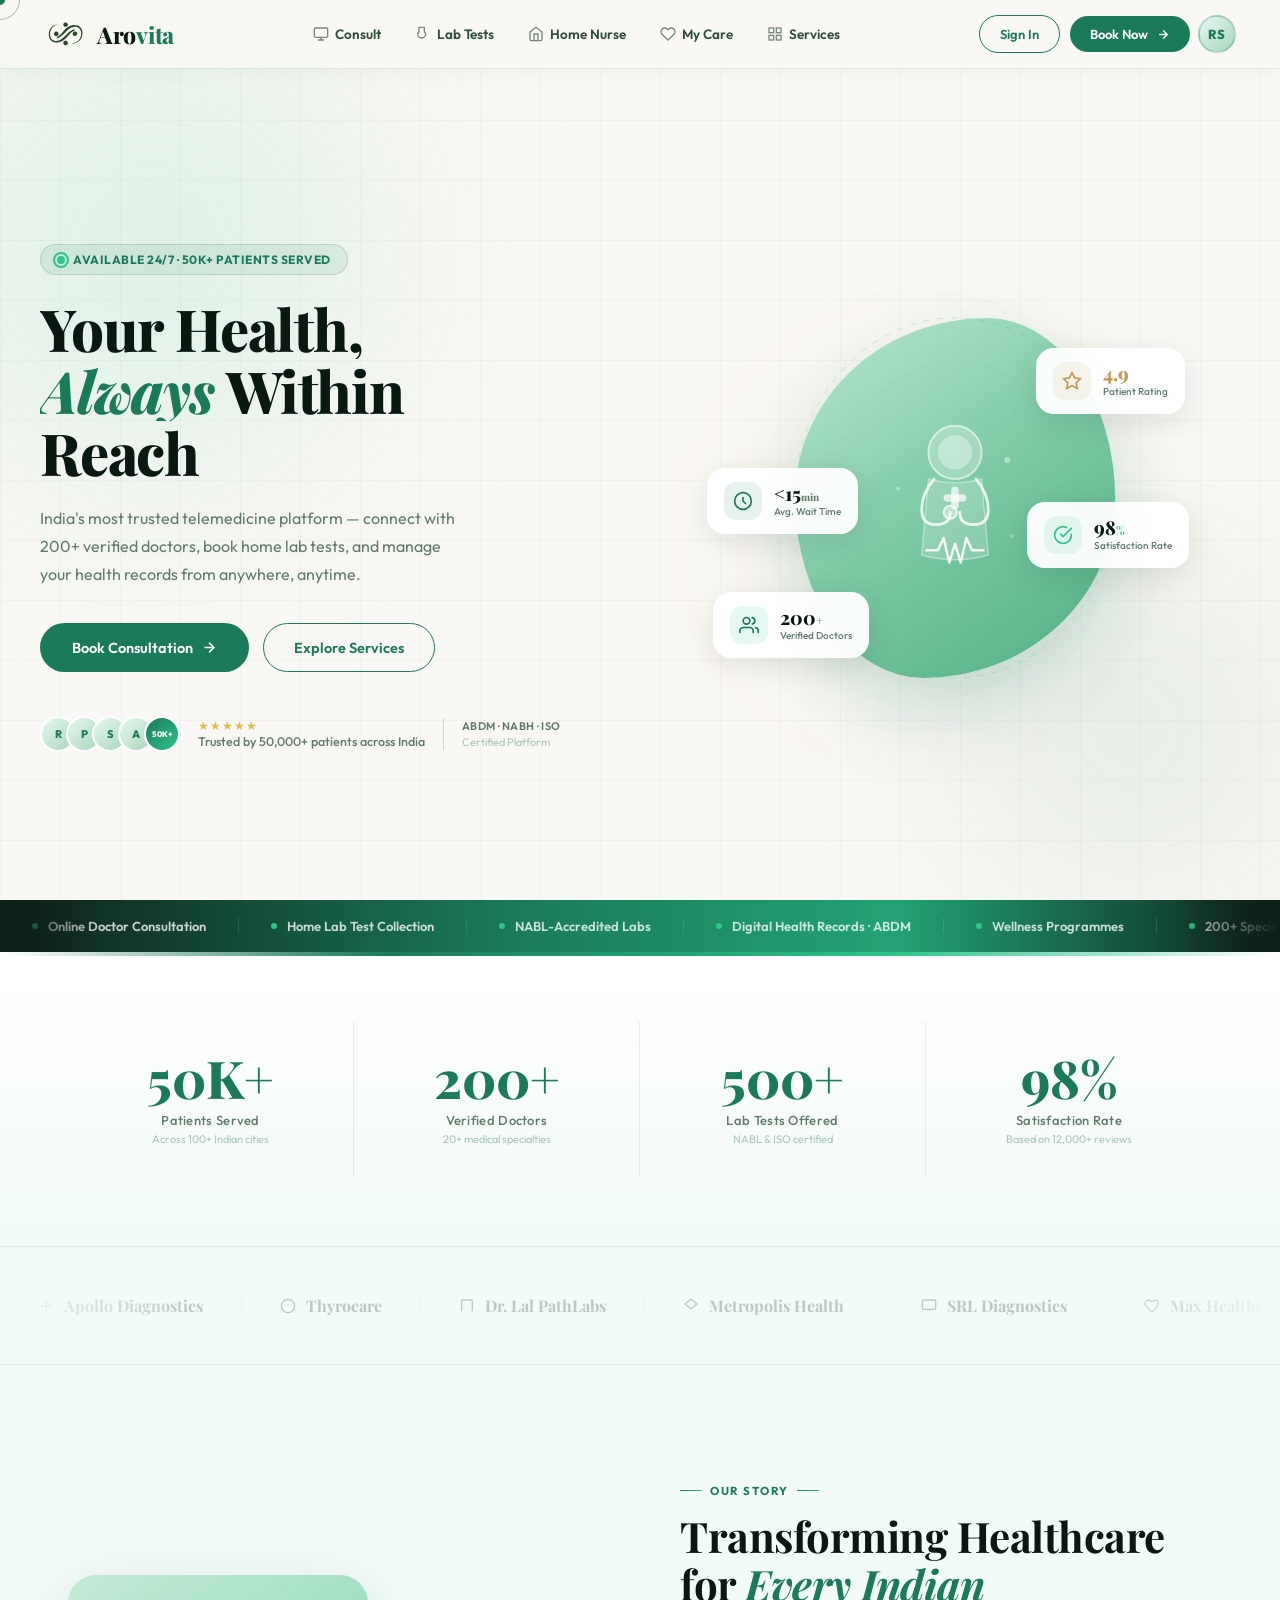
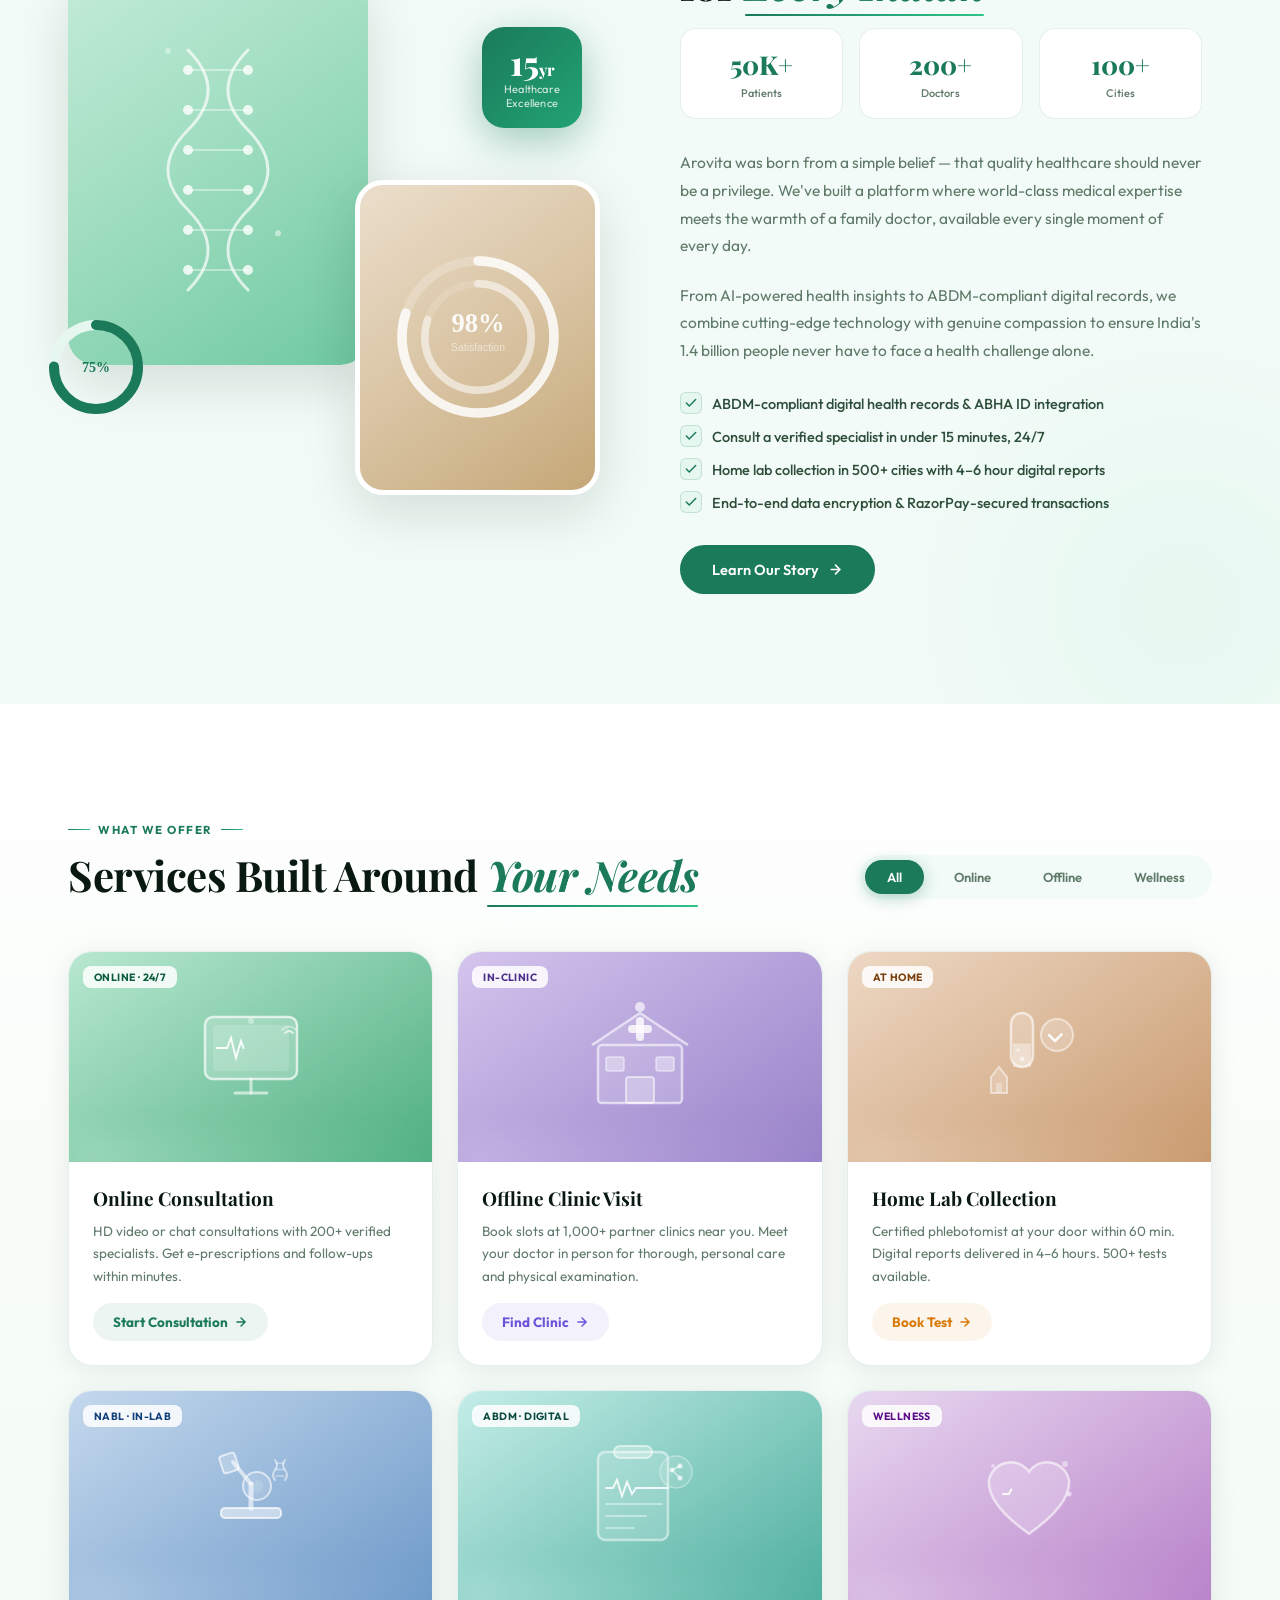
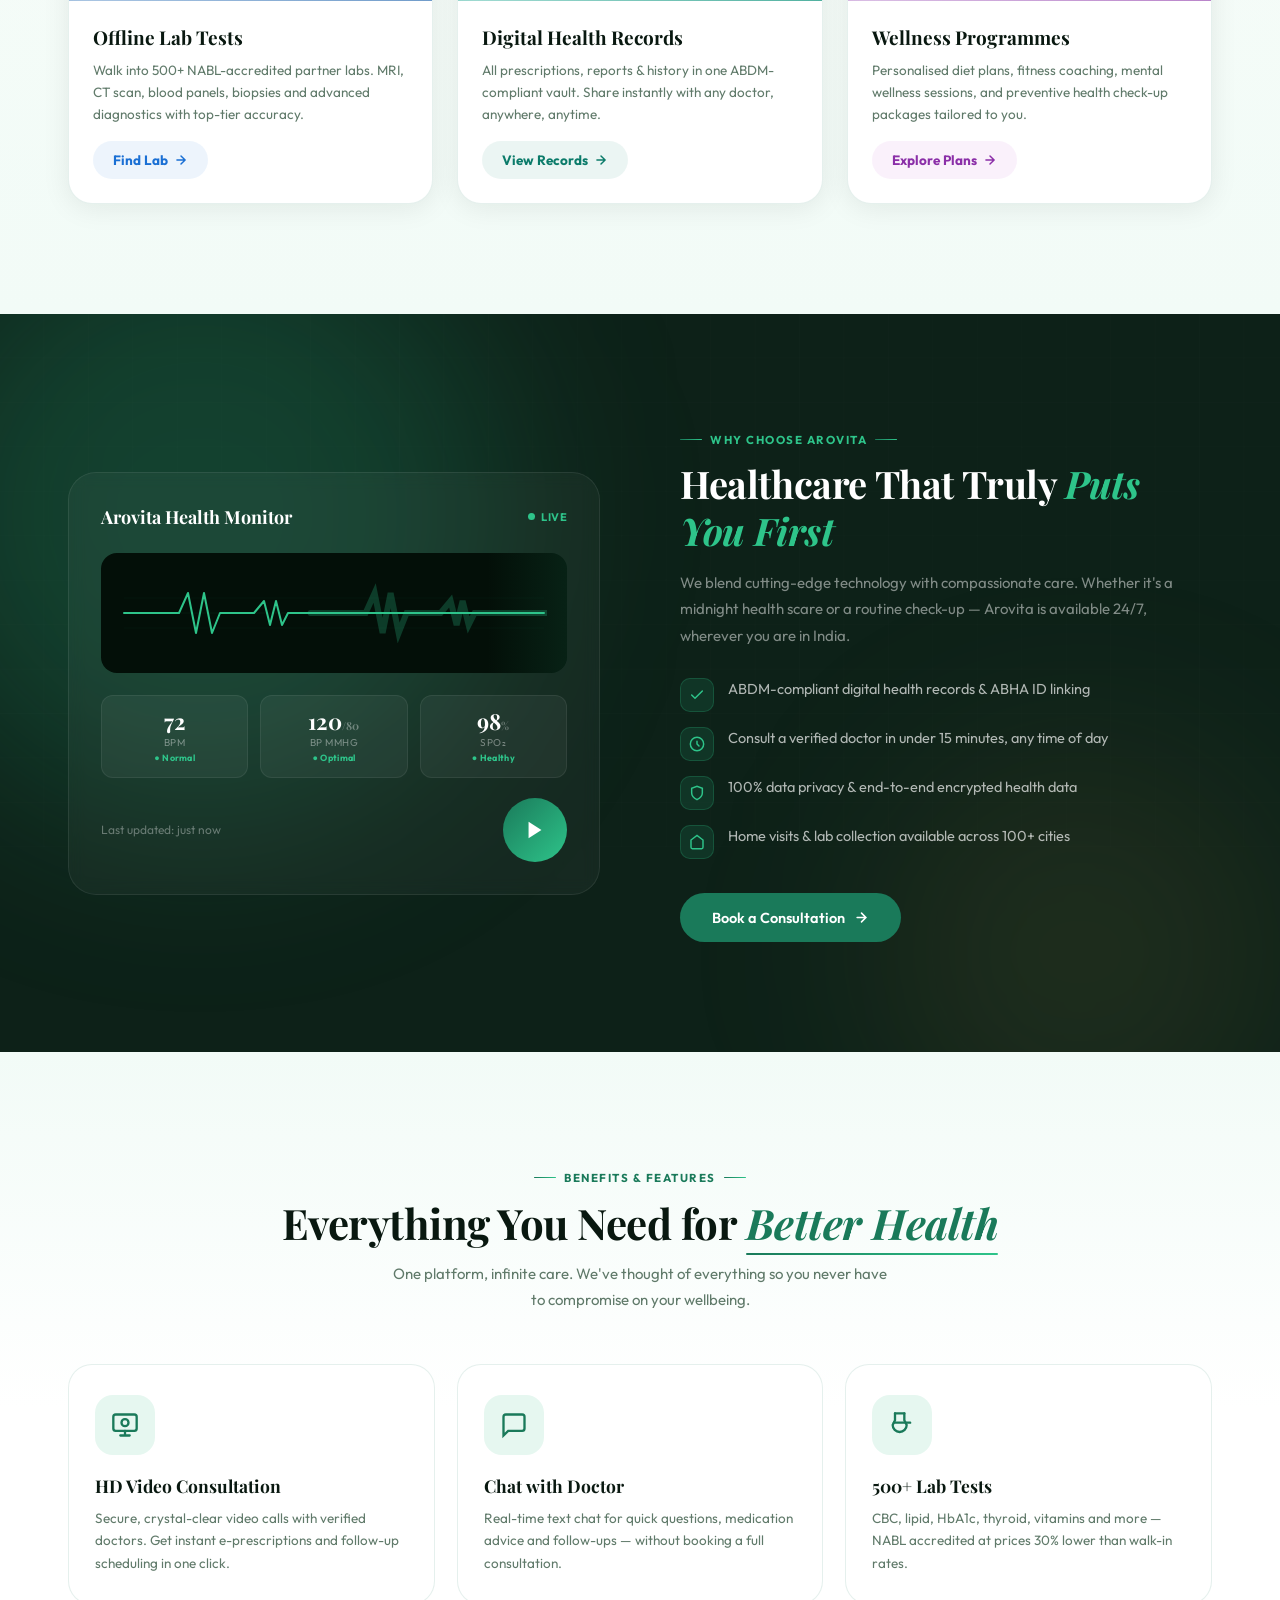
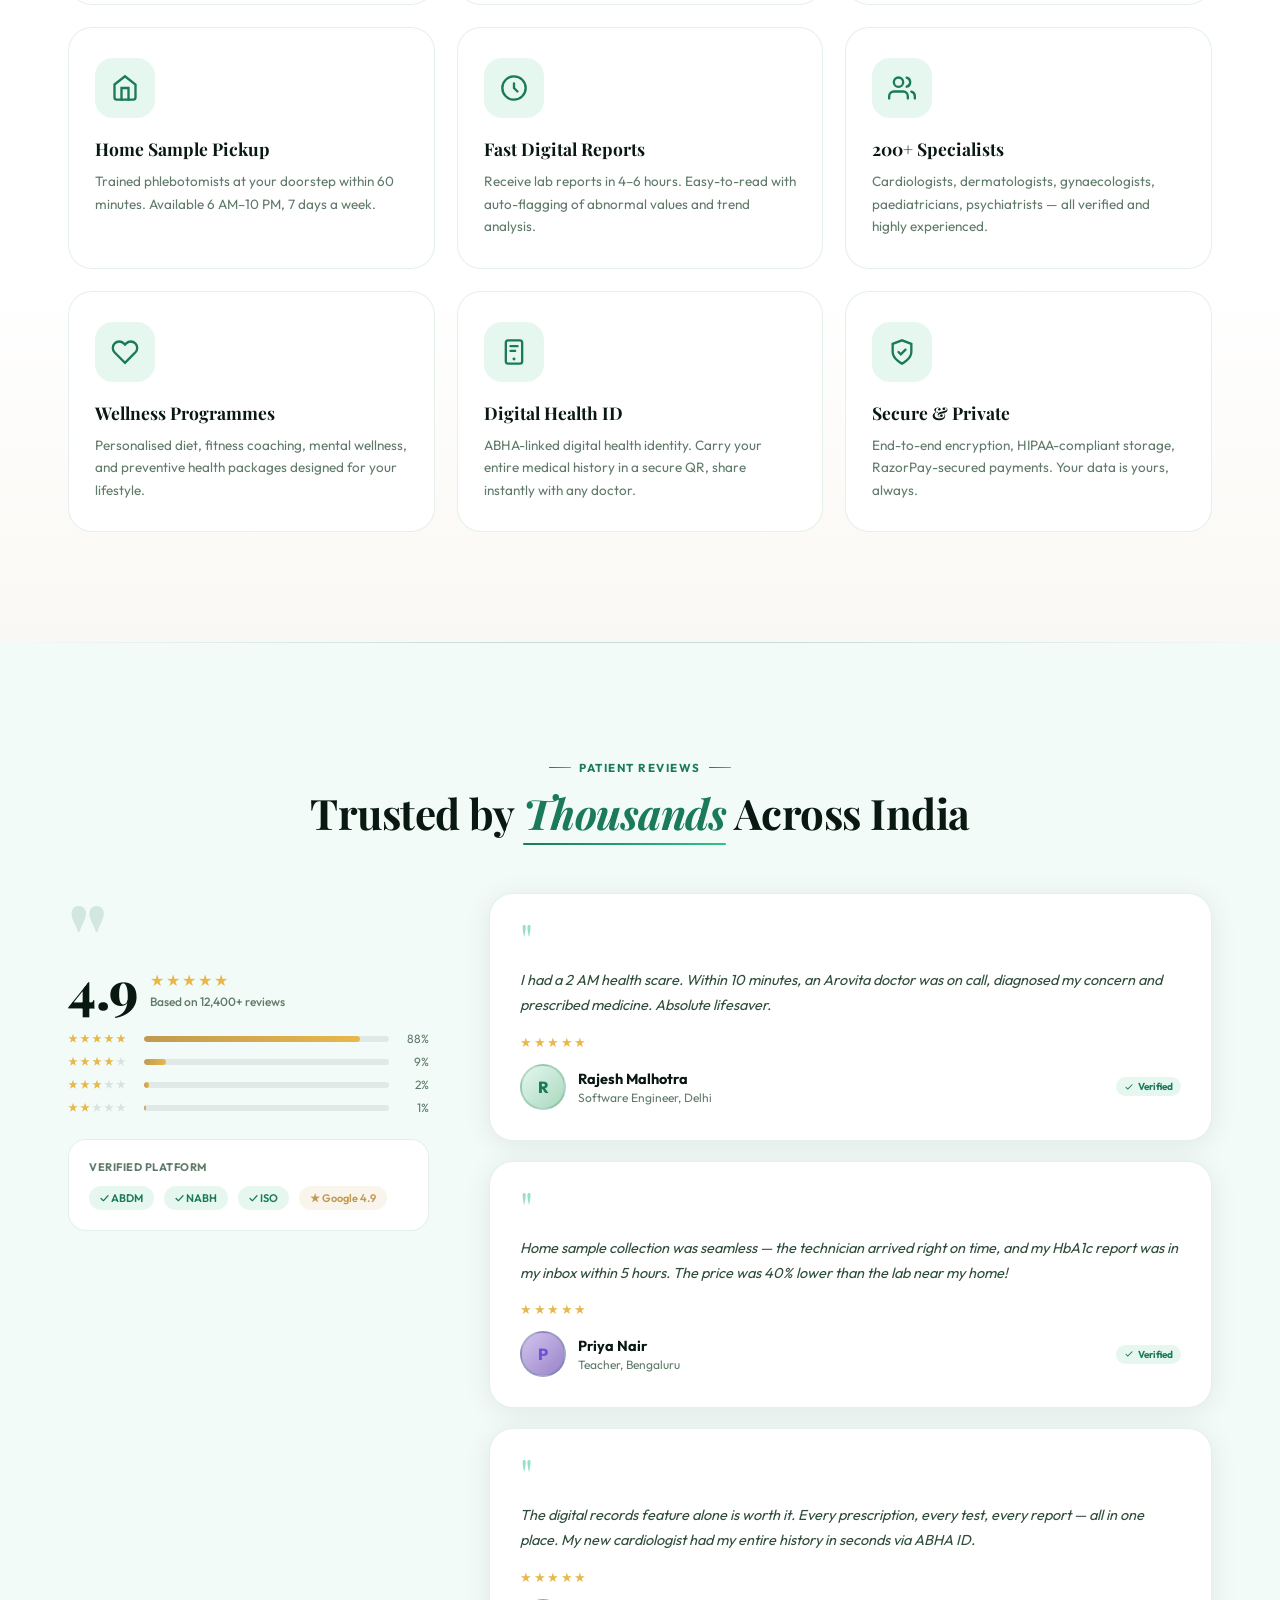
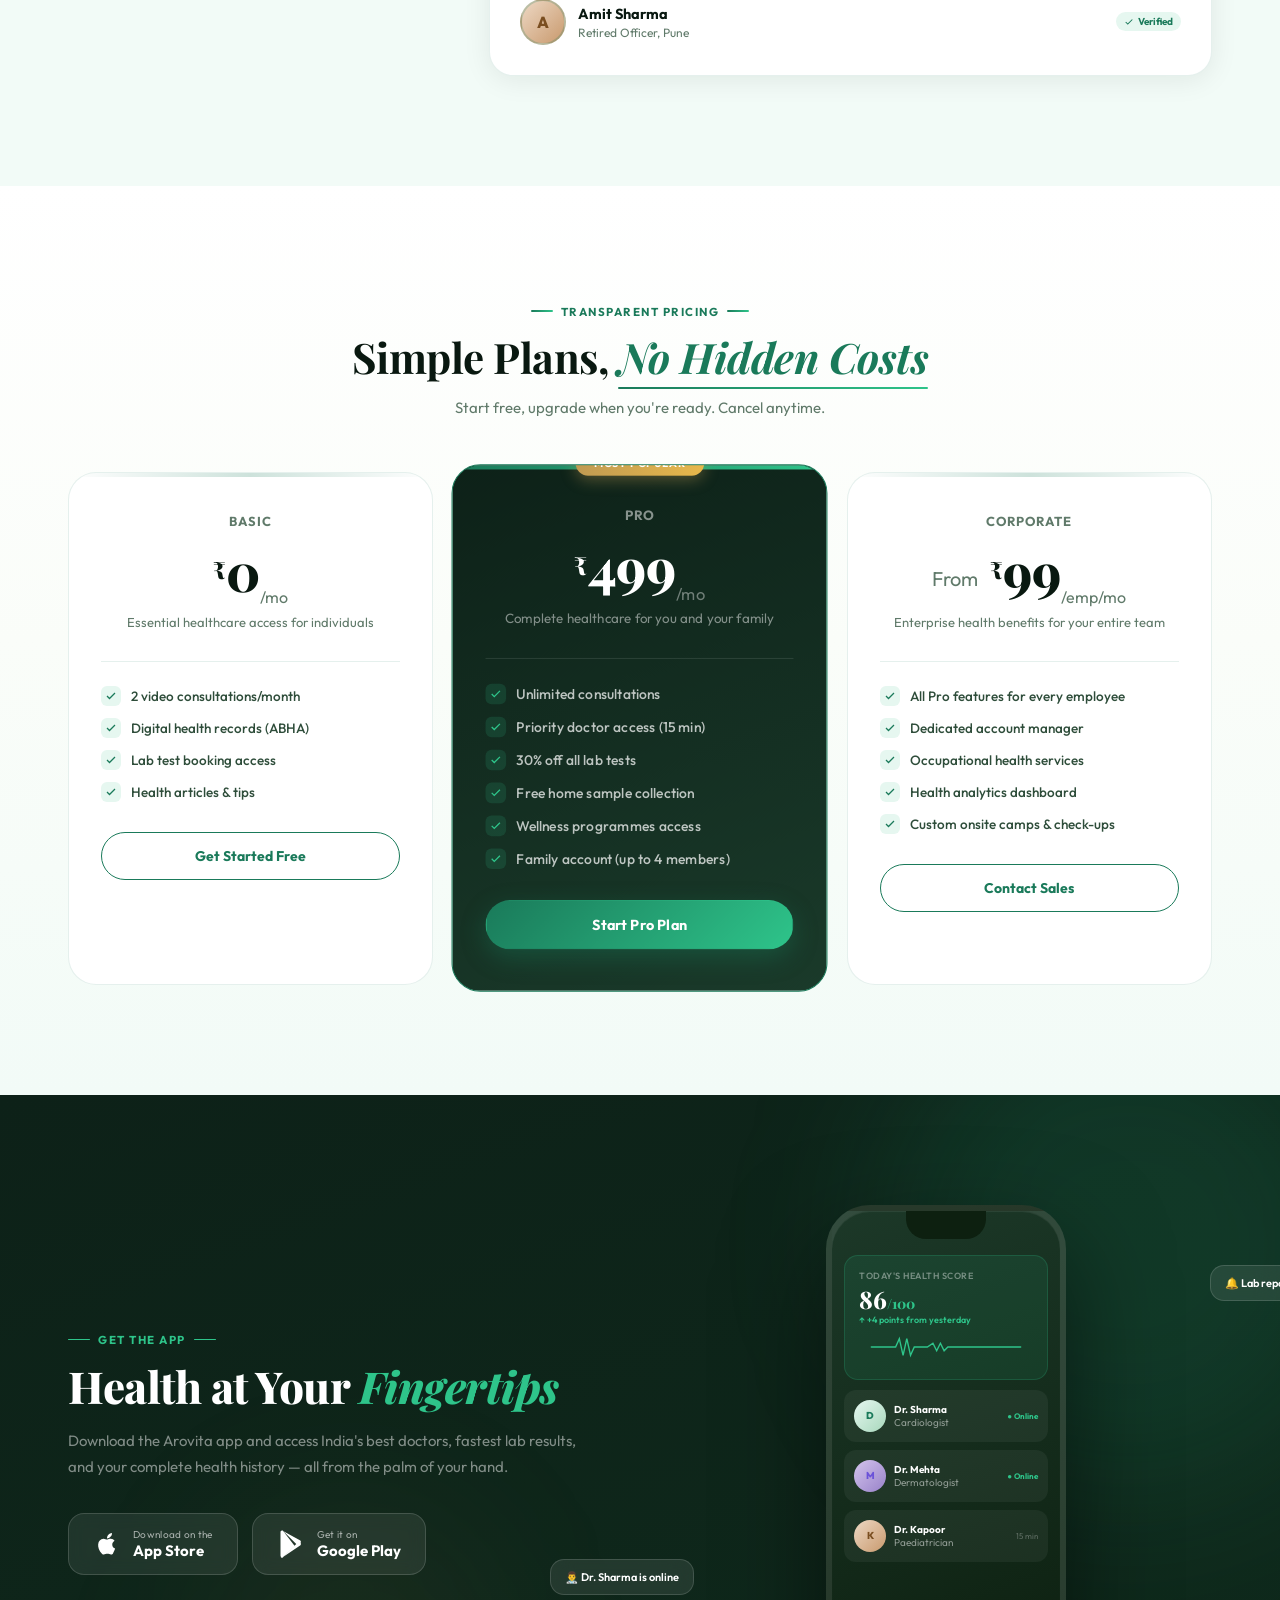
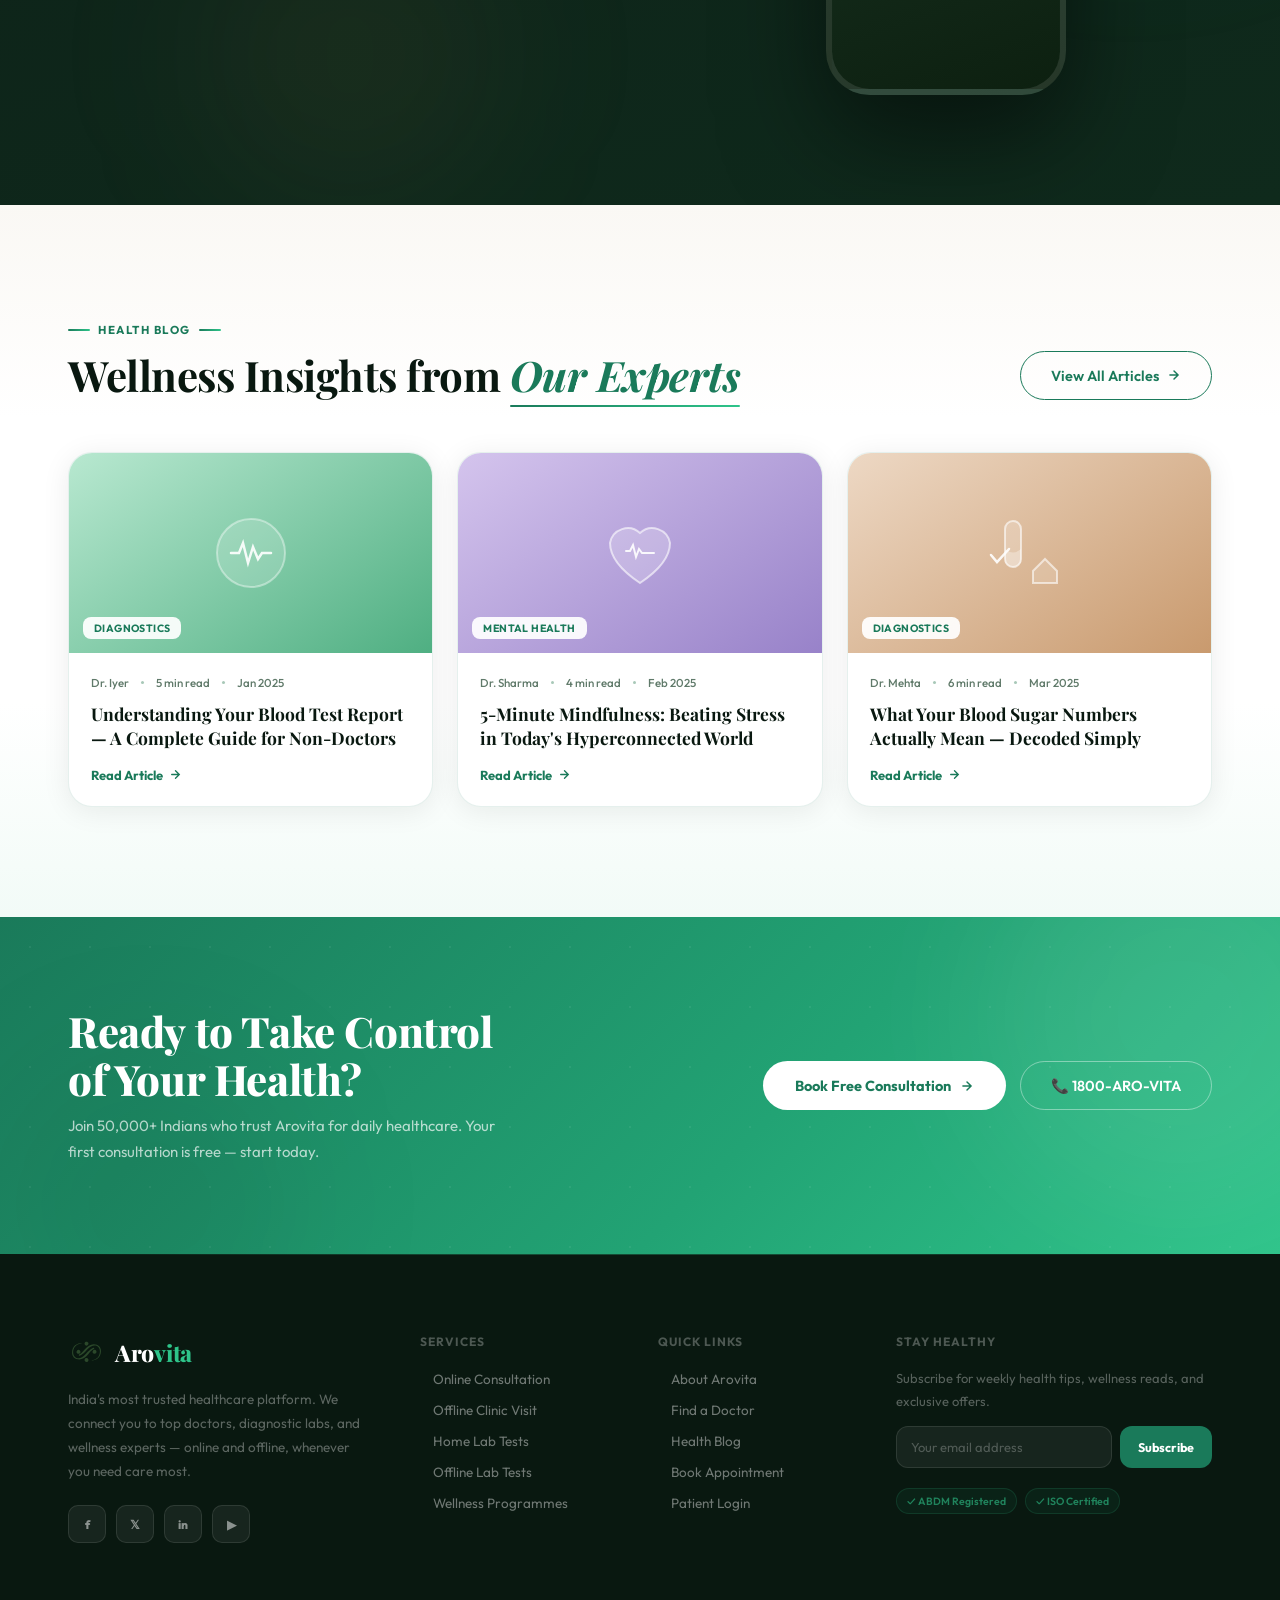
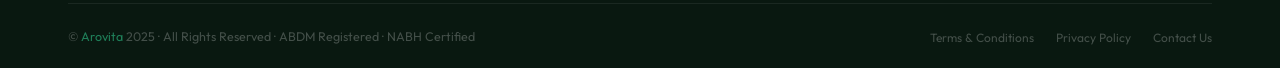
==== commit 7c612239: "Hero section fix" ====
--- a/index.html
+++ b/index.html
@@ -681,39 +681,42 @@
   .sec-label{font-size:10px;margin-bottom:10px}
 
   /* Hero — fit everything in one phone viewport */
-  .hero{padding-top:58px;min-height:100svh;min-height:100vh;align-items:stretch}
-  .hero-inner{padding:20px 0 14px;padding-inline:12px;gap:10px;display:flex;flex-direction:column;align-items:center}
+  .hero{padding-top:56px;min-height:100svh;min-height:100vh;align-items:stretch}
+  .hero-inner{padding:14px 0 8px;padding-inline:14px;gap:6px;display:flex;flex-direction:column;align-items:center}
   .hero-inner>div:first-child{position:relative;z-index:2;width:100%}
 
-  /* Text: compact */
-  .hero-tag{font-size:10px;padding:5px 12px;margin-bottom:8px}
-  .hero-h{font-size:26px;letter-spacing:-.4px;line-height:1.13;margin-bottom:8px}
-  .hero-p{font-size:13px;margin-bottom:14px;line-height:1.6;max-width:100%}
-  .hero-btns{margin-bottom:12px;gap:10px}
+  /* Hide non-essential to save space */
+  .hero-p{display:none}
+  .hero-certs{display:none}
+  .trust-sep{display:none}
+  .trust-stars{display:none}
+
+  /* Text: very compact */
+  .hero-tag{font-size:10px;padding:5px 12px;margin-bottom:6px}
+  .hero-h{font-size:28px;letter-spacing:-.4px;line-height:1.12;margin-bottom:10px}
+  .hero-btns{margin-bottom:10px;gap:10px}
   .hero-btns .btn-green{padding:11px 20px;font-size:13px}
   .hero-btns .btn-outline{padding:10px 18px;font-size:13px}
-  .hero-trust{gap:10px;flex-wrap:wrap}
+  .hero-trust{gap:8px;flex-wrap:nowrap;align-items:center}
   .trust-avs{margin-right:0}
-  .trust-av{width:28px;height:28px;font-size:8px;border-width:2px;margin-left:-7px}
-  .trust-stars{font-size:10px}
+  .trust-av{width:26px;height:26px;font-size:7.5px;border-width:2px;margin-left:-7px}
   .trust-text{font-size:10px}
-  .trust-sep{display:none}
-
-  /* Illustration: small, centered, fills remaining space */
+
+  /* Illustration: fills remaining space below */
   .hero-right{position:relative;inset:auto;margin-top:0;z-index:1;pointer-events:none;flex:1;min-height:0;display:flex;align-items:center;justify-content:center;width:100%;overflow:visible}
-  .hero-orb-wrap{width:240px;height:290px;flex-shrink:1}
-  .hero-orb-bg{width:200px;height:230px}
-  .hero-right svg[viewBox="0 0 200 200"]{width:130px;height:130px}
-  .hero-right svg[viewBox="0 0 380 460"]{width:240px;height:290px}
+  .hero-orb-wrap{width:260px;height:316px;flex-shrink:1}
+  .hero-orb-bg{width:218px;height:250px}
+  .hero-right svg[viewBox="0 0 200 200"]{width:140px;height:140px}
+  .hero-right svg[viewBox="0 0 380 460"]{width:260px;height:316px}
   .hfc{padding:8px 10px;border-radius:14px;gap:8px}
   .hfc-ic{width:30px;height:30px;border-radius:10px}
   .hfc-ic svg{width:16px;height:16px}
   .hfc-num{font-size:15px}
   .hfc-lbl{font-size:9px}
-  .hfc1{left:-8px;bottom:36px}
-  .hfc2{right:-6px;top:36px}
-  .hfc3{left:-6px;top:125px}
-  .hfc4{right:-6px;bottom:85px}
+  .hfc1{left:-8px;bottom:40px}
+  .hfc2{right:-6px;top:40px}
+  .hfc3{left:-6px;top:136px}
+  .hfc4{right:-6px;bottom:92px}
 
   /* Stats */
   .stat-num{font-size:32px}
@@ -863,29 +866,27 @@
 
 /* ===================== SMALL PHONES ===================== */
 @media(max-width:380px){
-  .container{padding:0 16px}
-  .hero-inner{padding:16px 0 10px;gap:8px}
-  .hero-tag{font-size:9px;padding:4px 10px;margin-bottom:6px}
-  .hero-h{font-size:23px;margin-bottom:6px}
-  .hero-p{font-size:12.5px;margin-bottom:10px;line-height:1.56}
-  .hero-btns{flex-direction:column;gap:8px;margin-bottom:10px}
-  .hero-btns .btn-green,.hero-btns .btn-outline{width:100%;justify-content:center;padding:10px 16px;font-size:12.5px}
-  .hero-trust{gap:8px}
-  .trust-av{width:26px;height:26px;font-size:7.5px;margin-left:-6px}
-  .trust-text{font-size:9.5px}
-  .hero-orb-wrap{width:210px;height:255px}
-  .hero-orb-bg{width:175px;height:200px}
-  .hero-right svg[viewBox="0 0 200 200"]{width:115px;height:115px}
-  .hero-right svg[viewBox="0 0 380 460"]{width:210px;height:255px}
+  .container{padding:0 14px}
+  .hero-inner{padding:10px 0 6px;gap:4px}
+  .hero-tag{font-size:9px;padding:4px 10px;margin-bottom:4px}
+  .hero-h{font-size:24px;margin-bottom:8px}
+  .hero-btns{gap:8px;margin-bottom:8px}
+  .hero-btns .btn-green,.hero-btns .btn-outline{padding:10px 16px;font-size:12.5px}
+  .trust-av{width:24px;height:24px;font-size:7px;margin-left:-6px}
+  .trust-text{font-size:9px}
+  .hero-orb-wrap{width:230px;height:280px}
+  .hero-orb-bg{width:192px;height:220px}
+  .hero-right svg[viewBox="0 0 200 200"]{width:125px;height:125px}
+  .hero-right svg[viewBox="0 0 380 460"]{width:230px;height:280px}
   .hfc{padding:7px 9px;border-radius:12px;gap:7px}
   .hfc-ic{width:28px;height:28px;border-radius:9px}
   .hfc-ic svg{width:15px;height:15px}
   .hfc-num{font-size:14px}
   .hfc-lbl{font-size:8.5px}
-  .hfc1{left:-6px;bottom:30px}
-  .hfc2{right:-4px;top:30px}
-  .hfc3{left:-4px;top:108px}
-  .hfc4{right:-4px;bottom:72px}
+  .hfc1{left:-6px;bottom:34px}
+  .hfc2{right:-4px;top:34px}
+  .hfc3{left:-4px;top:118px}
+  .hfc4{right:-4px;bottom:78px}
   .sec-title{font-size:25px}
   .stat-num{font-size:28px}
   .mission-title{font-size:24px}
@@ -1061,7 +1062,7 @@
           <div class="trust-text">Trusted by 50,000+ patients across India</div>
         </div>
         <div class="trust-sep"></div>
-        <div>
+        <div class="hero-certs">
           <div style="font-size:11px;color:var(--muted);font-weight:600;letter-spacing:.3px">ABDM · NABH · ISO</div>
           <div style="font-size:11px;color:var(--hint);margin-top:2px">Certified Platform</div>
         </div>
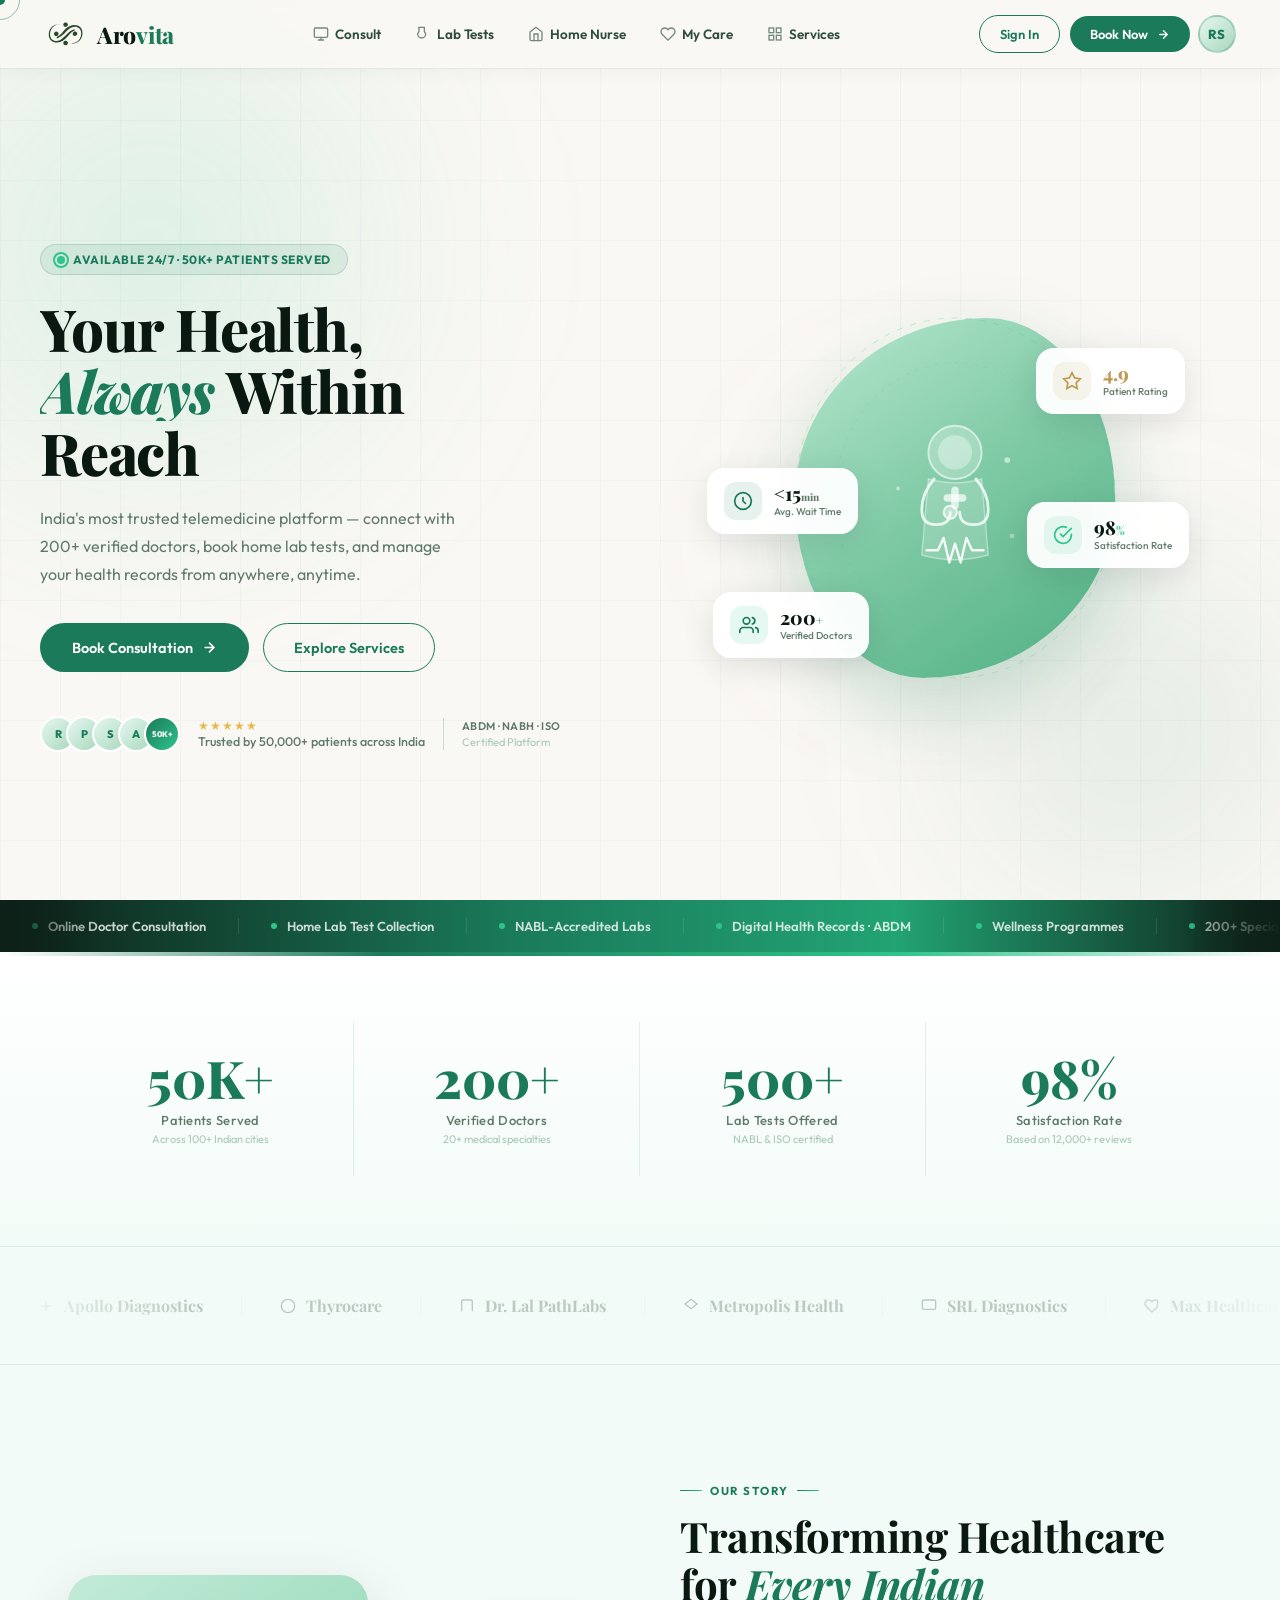
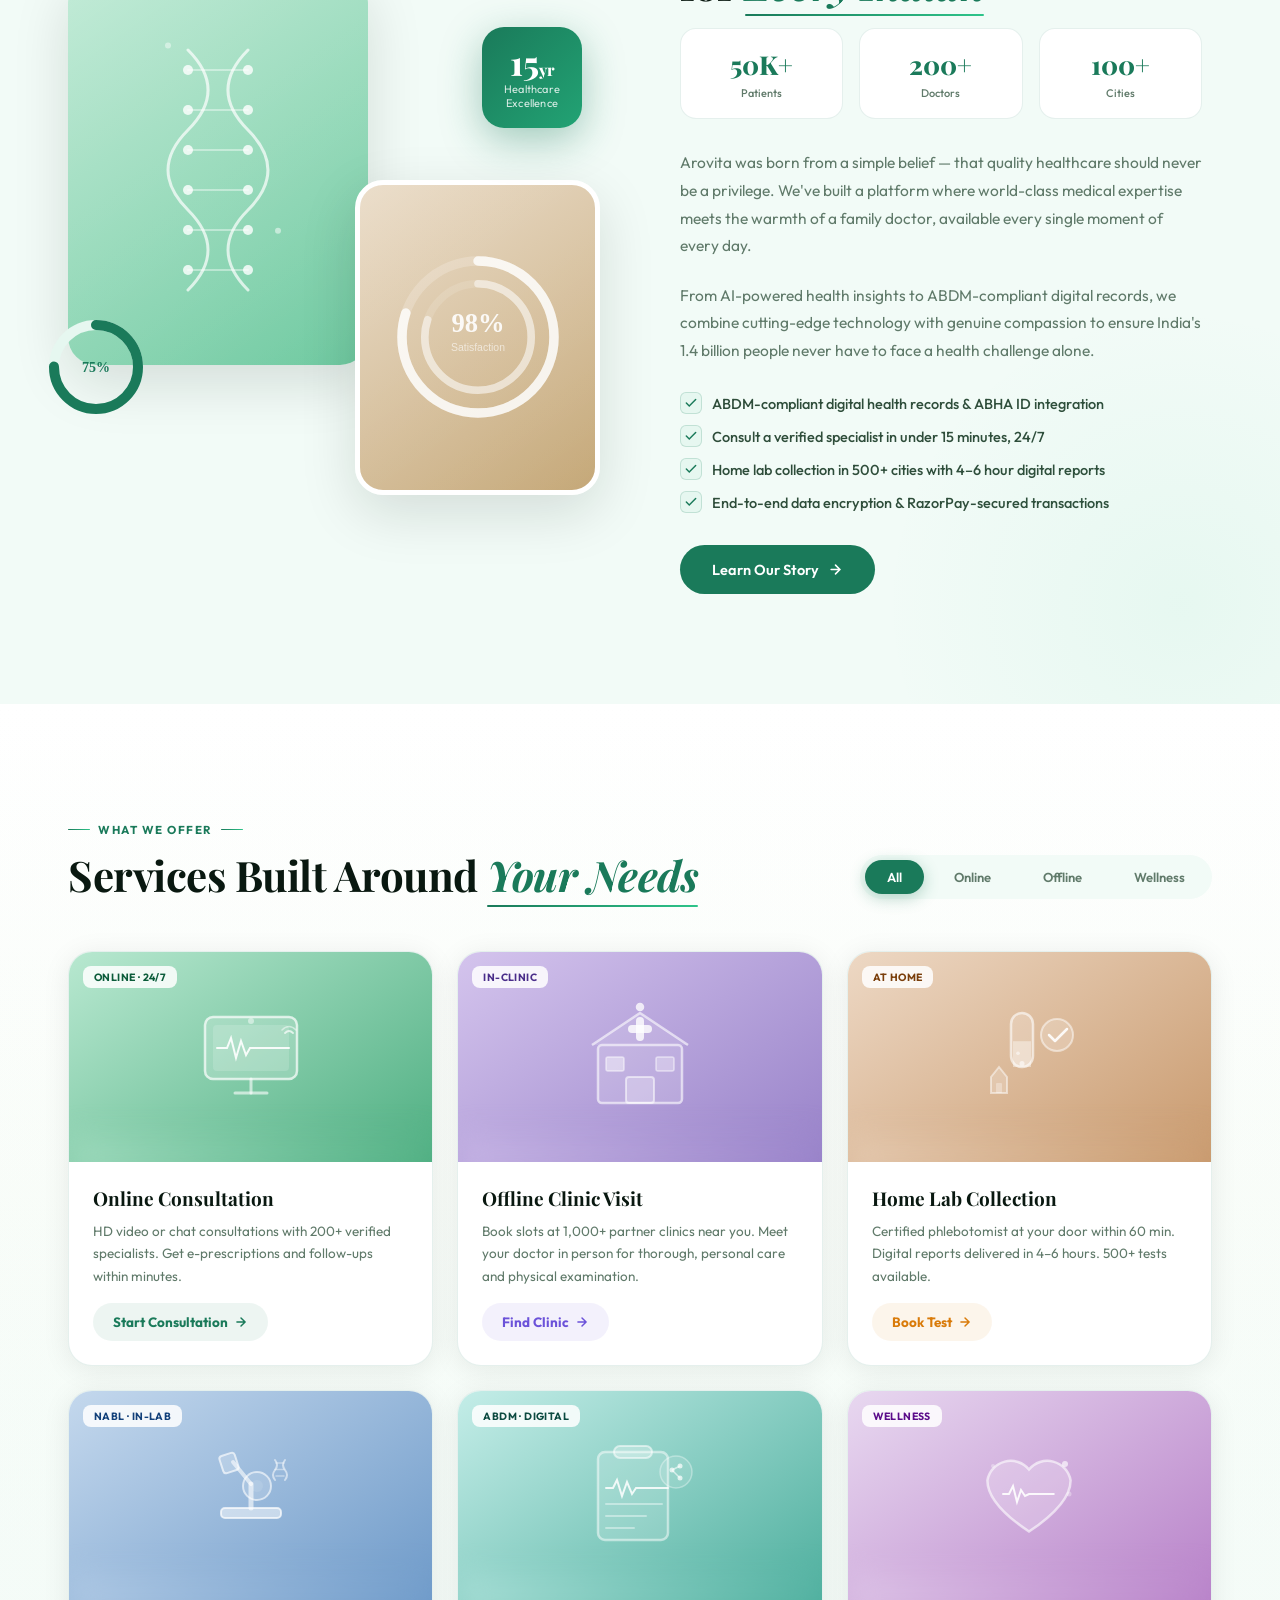
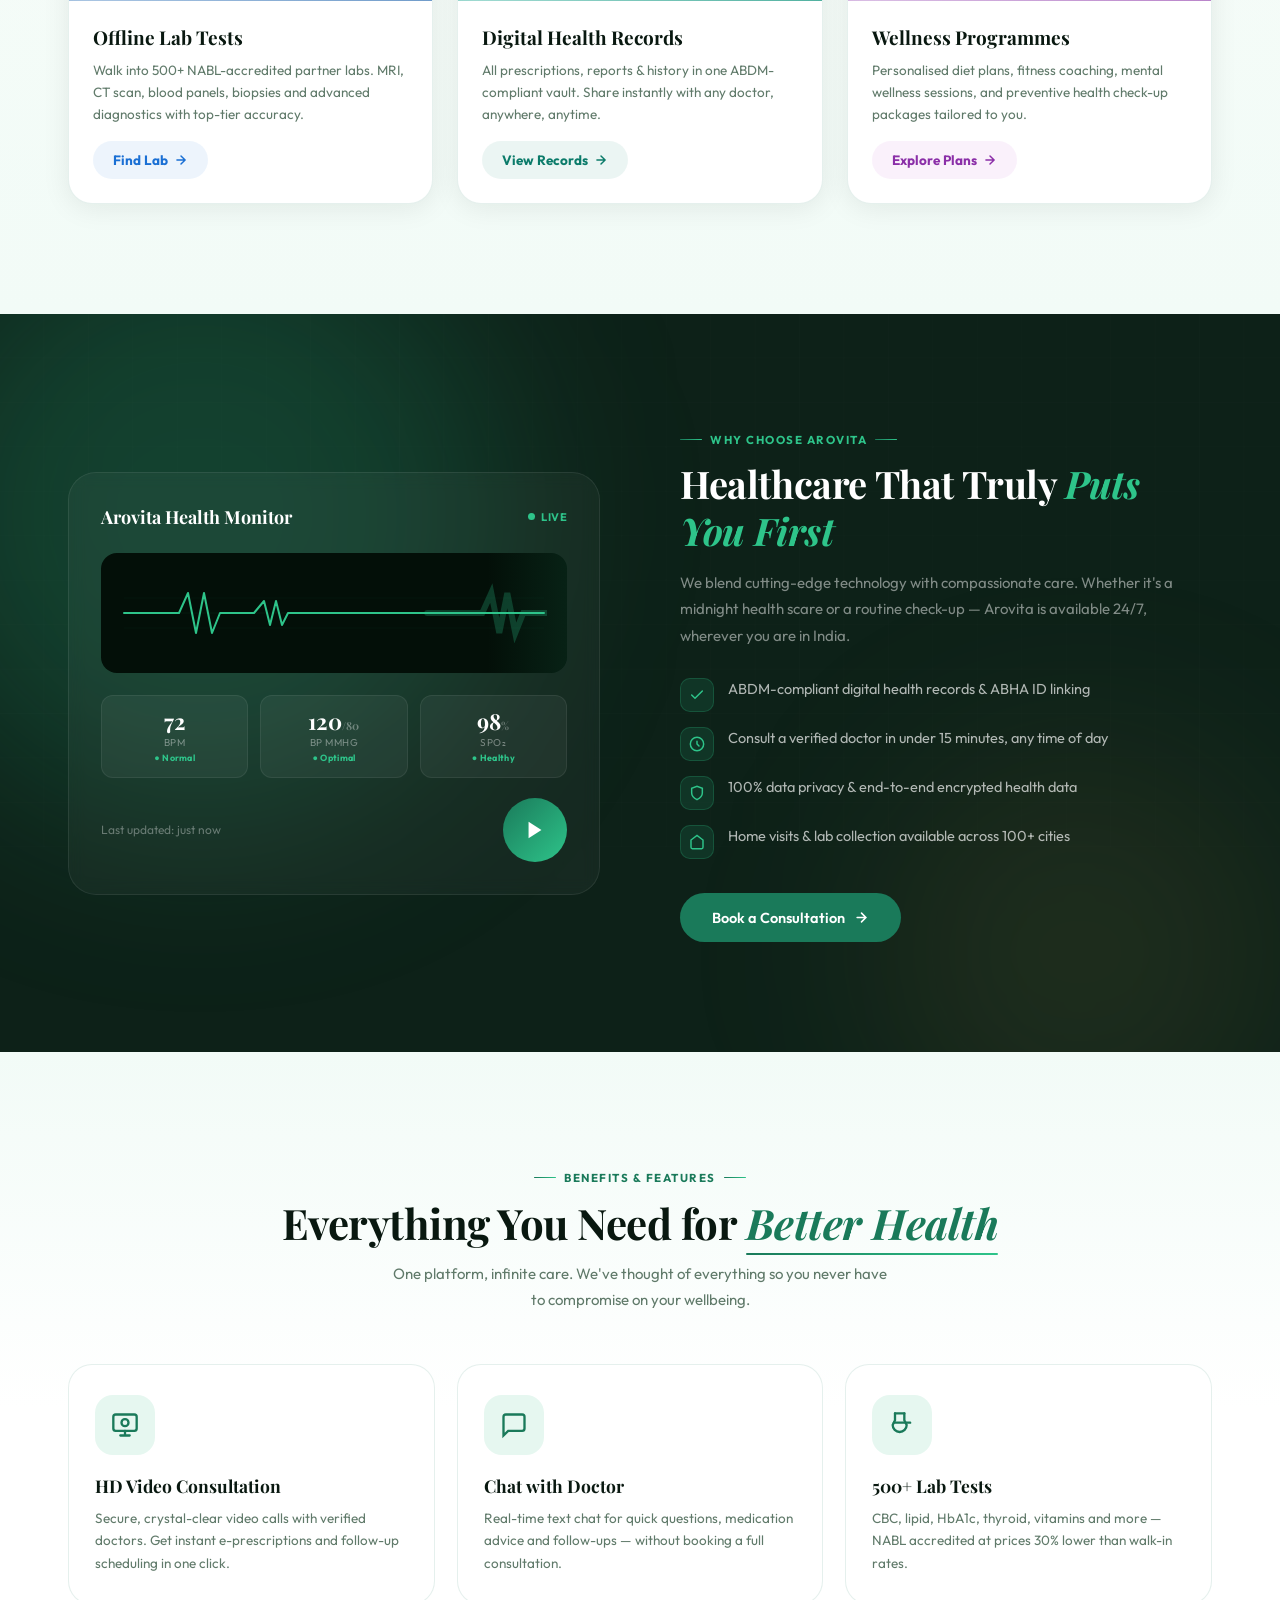
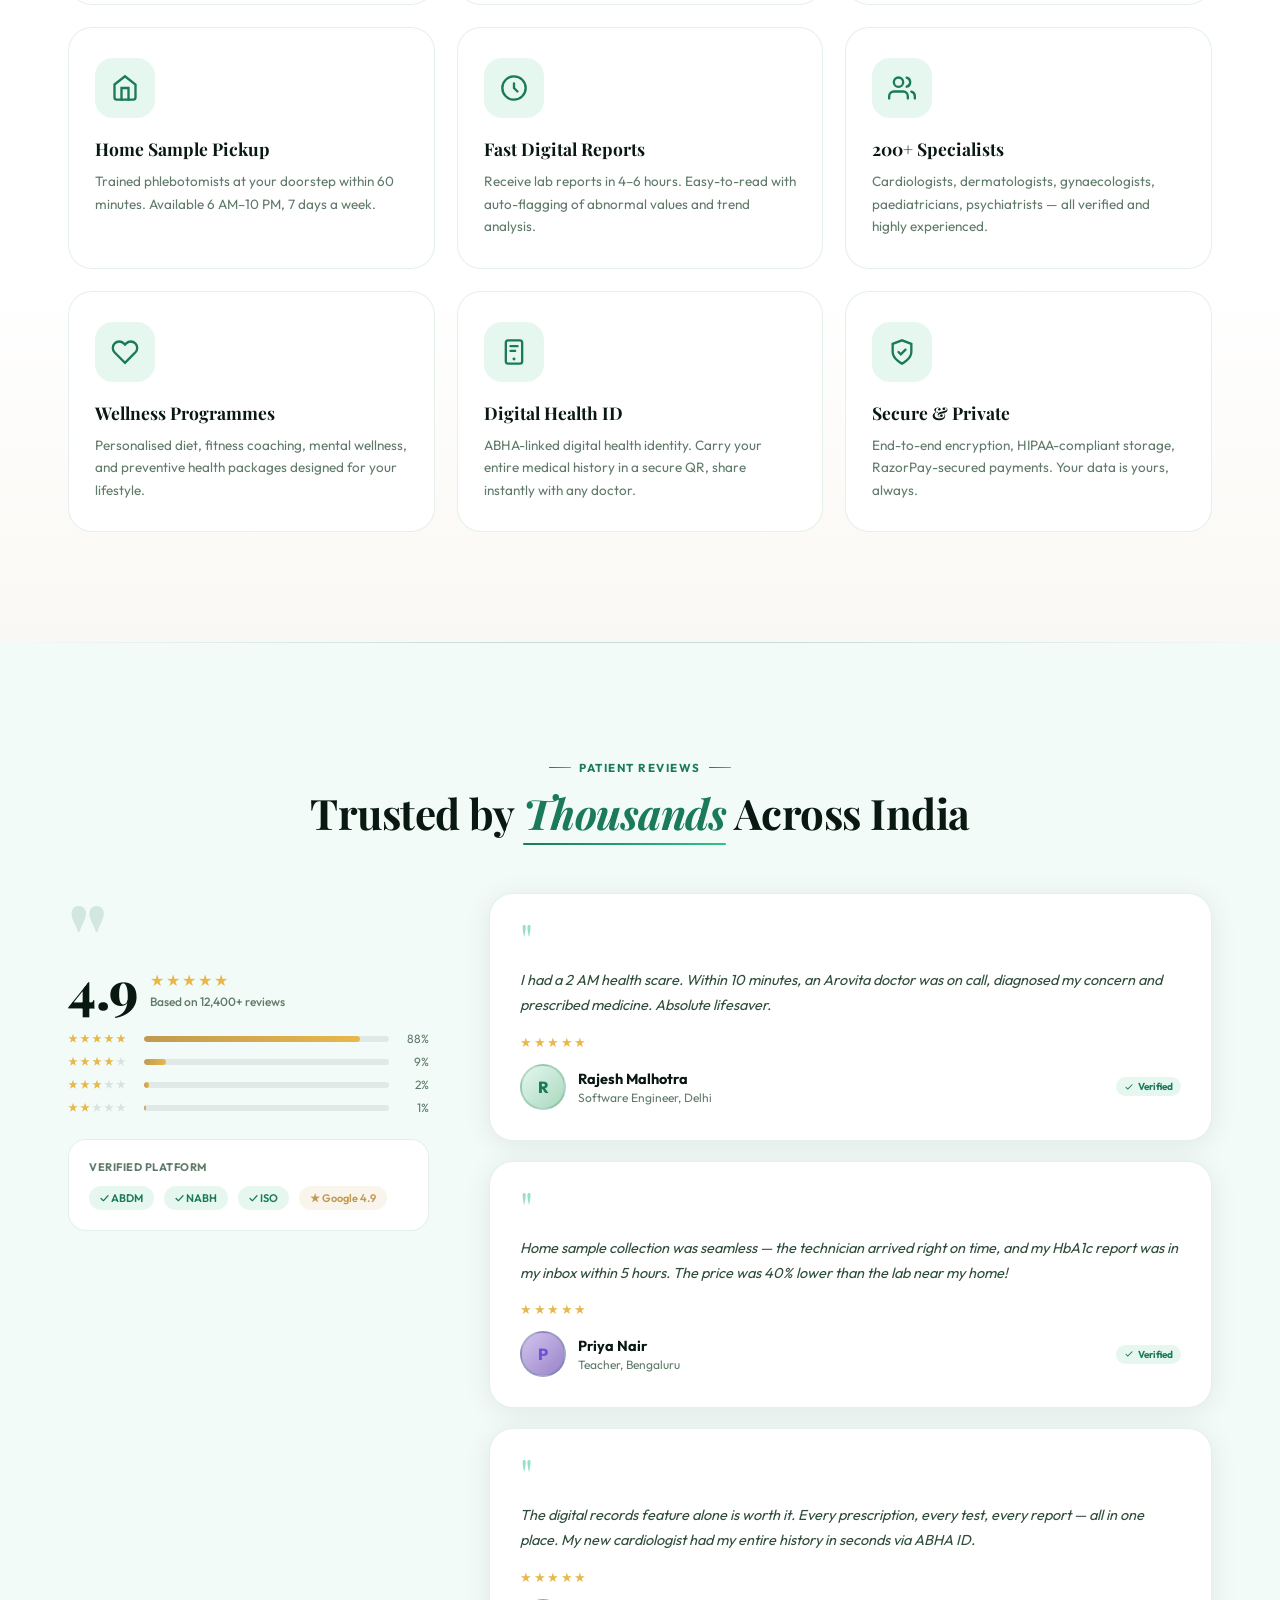
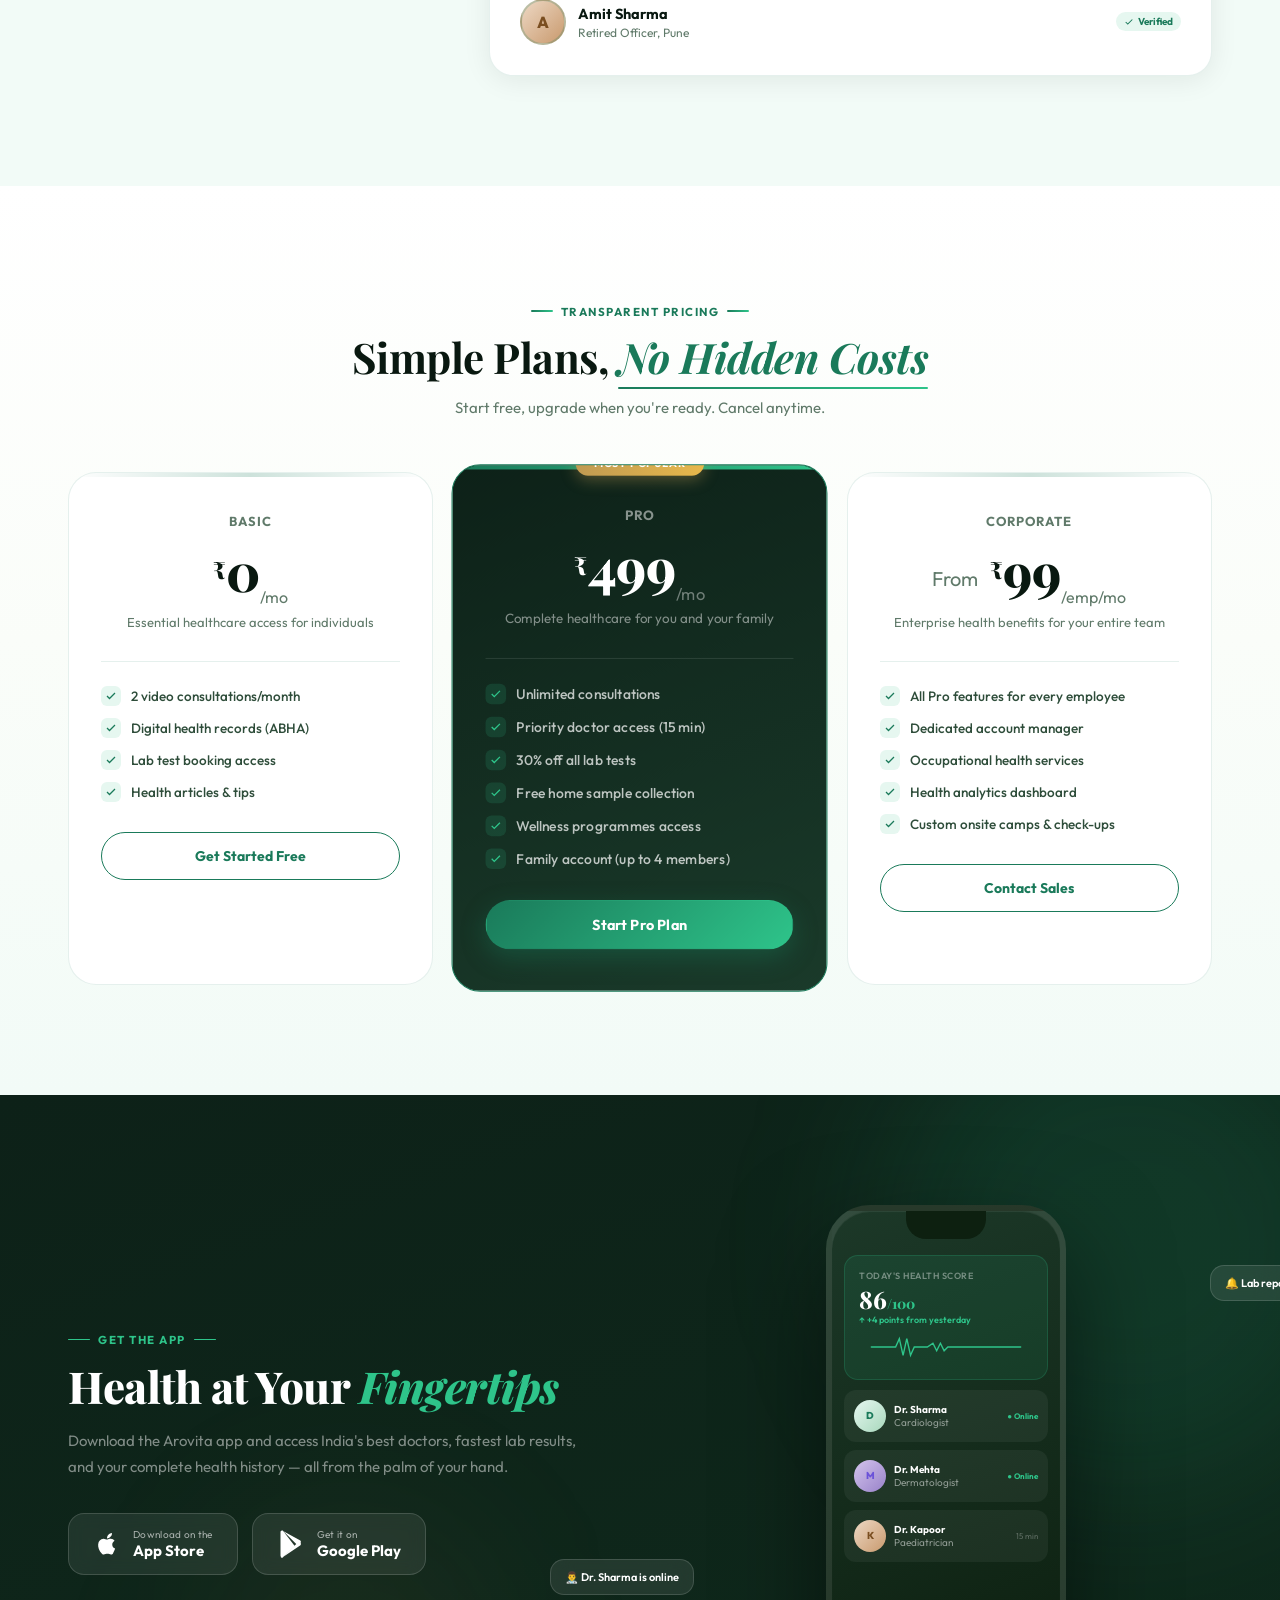
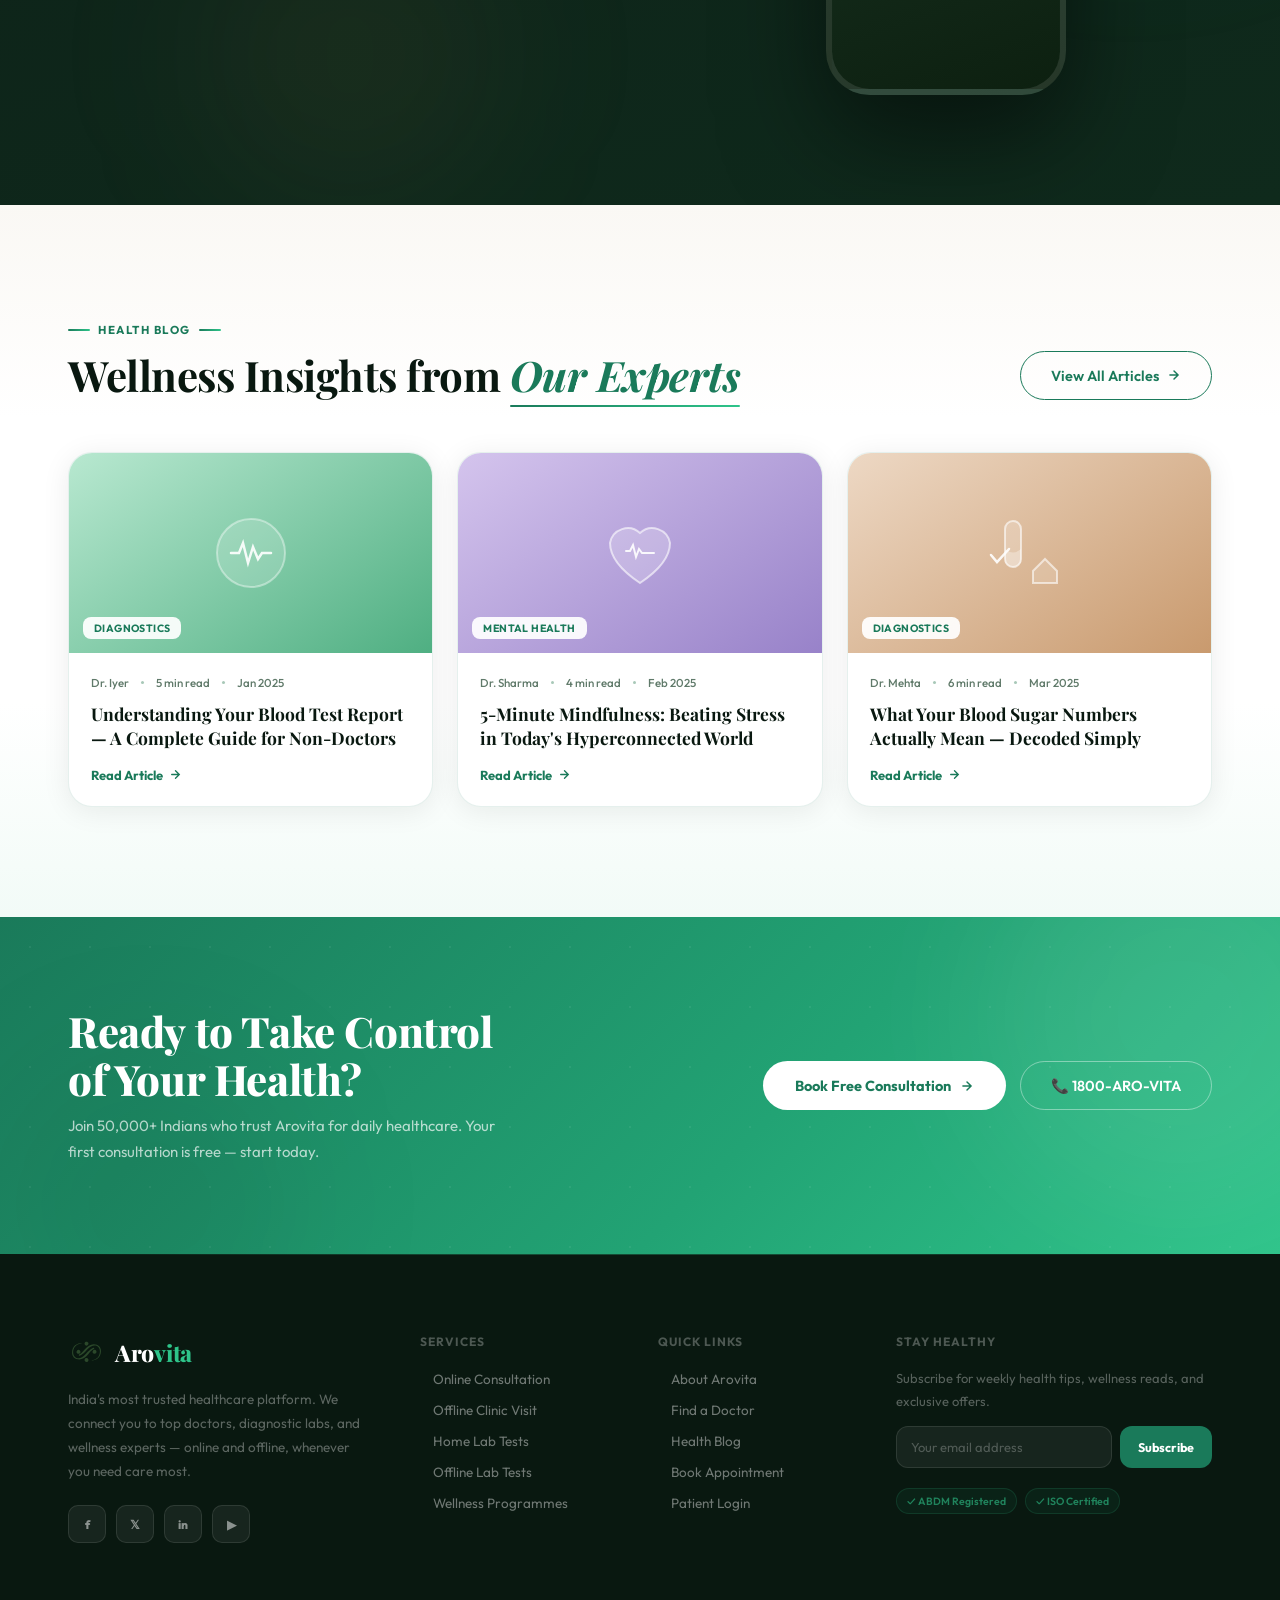
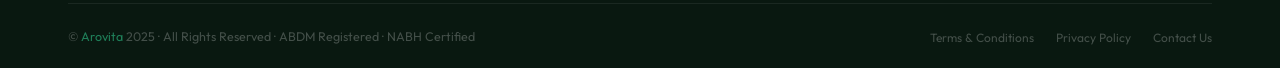
==== commit c2a5fdec: "Blank area fix" ====
--- a/index.html
+++ b/index.html
@@ -522,6 +522,13 @@
   /* Hero */
   .hero{min-height:auto;padding-top:62px;padding-bottom:0}
   .hero-inner{grid-template-columns:1fr;gap:24px;padding:36px 0 28px;padding-inline:14px}
+
+  /* Kill hero animations on tablet/mobile — prevents vanishing on scroll */
+  .hero-tag,.hero-btns,.hero-trust,.hero-right{animation:none!important;opacity:1!important;transform:none!important}
+  .hero-h .word{animation:none!important;opacity:1!important;transform:none!important}
+  .hero-h .line{overflow:visible}
+  .hero-p{animation:none!important;opacity:1!important;transform:none!important}
+
   .hero-right{display:flex;margin-top:0}
   .hero-orb-wrap{width:320px;height:388px}
   .hero-orb-bg{width:270px;height:300px}
@@ -681,9 +688,17 @@
   .sec-label{font-size:10px;margin-bottom:10px}
 
   /* Hero — fit everything in one phone viewport */
-  .hero{padding-top:56px;min-height:100svh;min-height:100vh;align-items:stretch}
+  .hero{padding-top:56px;min-height:auto;align-items:flex-start}
   .hero-inner{padding:14px 0 8px;padding-inline:14px;gap:6px;display:flex;flex-direction:column;align-items:center}
   .hero-inner>div:first-child{position:relative;z-index:2;width:100%}
+
+  /* Kill hero animations on mobile — prevents vanishing on scroll */
+  .hero-tag{animation:none!important}
+  .hero-h .word{animation:none!important;opacity:1!important;transform:none!important}
+  .hero-h .line{overflow:visible}
+  .hero-btns{animation:none!important}
+  .hero-trust{animation:none!important}
+  .hero-right{animation:none!important}
 
   /* Hide non-essential to save space */
   .hero-p{display:none}
@@ -692,19 +707,19 @@
   .trust-stars{display:none}
 
   /* Text: very compact */
-  .hero-tag{font-size:10px;padding:5px 12px;margin-bottom:6px}
+  .hero-tag{font-size:10px;padding:5px 12px;margin-bottom:6px;opacity:1;transform:none}
   .hero-h{font-size:28px;letter-spacing:-.4px;line-height:1.12;margin-bottom:10px}
-  .hero-btns{margin-bottom:10px;gap:10px}
+  .hero-btns{margin-bottom:10px;gap:10px;opacity:1;transform:none}
   .hero-btns .btn-green{padding:11px 20px;font-size:13px}
   .hero-btns .btn-outline{padding:10px 18px;font-size:13px}
-  .hero-trust{gap:8px;flex-wrap:nowrap;align-items:center}
+  .hero-trust{gap:8px;flex-wrap:nowrap;align-items:center;opacity:1;transform:none}
   .trust-avs{margin-right:0}
   .trust-av{width:26px;height:26px;font-size:7.5px;border-width:2px;margin-left:-7px}
   .trust-text{font-size:10px}
 
-  /* Illustration: fills remaining space below */
-  .hero-right{position:relative;inset:auto;margin-top:0;z-index:1;pointer-events:none;flex:1;min-height:0;display:flex;align-items:center;justify-content:center;width:100%;overflow:visible}
-  .hero-orb-wrap{width:260px;height:316px;flex-shrink:1}
+  /* Illustration: sized to content, no forced viewport stretch */
+  .hero-right{position:relative;inset:auto;margin-top:0;z-index:1;pointer-events:none;display:flex;align-items:center;justify-content:center;width:100%;overflow:visible;opacity:1;transform:none}
+  .hero-orb-wrap{width:260px;height:316px}
   .hero-orb-bg{width:218px;height:250px}
   .hero-right svg[viewBox="0 0 200 200"]{width:140px;height:140px}
   .hero-right svg[viewBox="0 0 380 460"]{width:260px;height:316px}
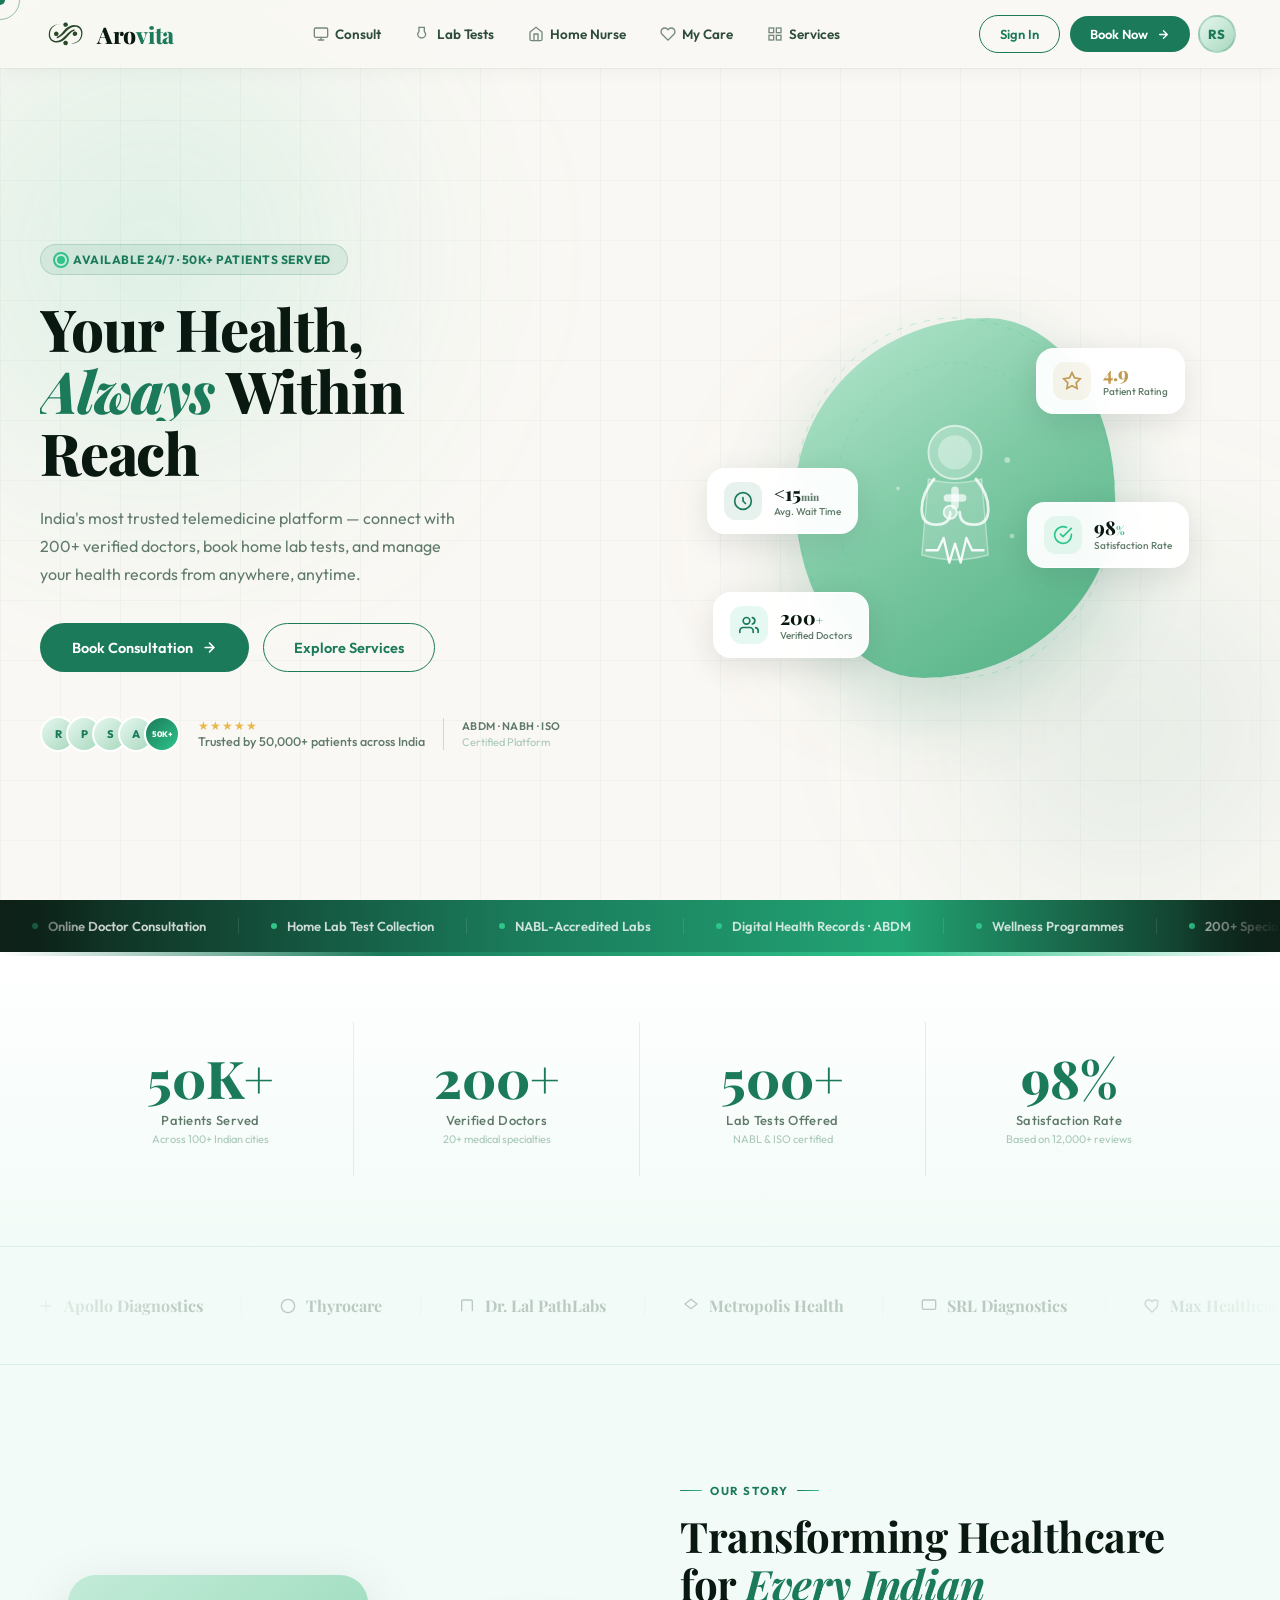
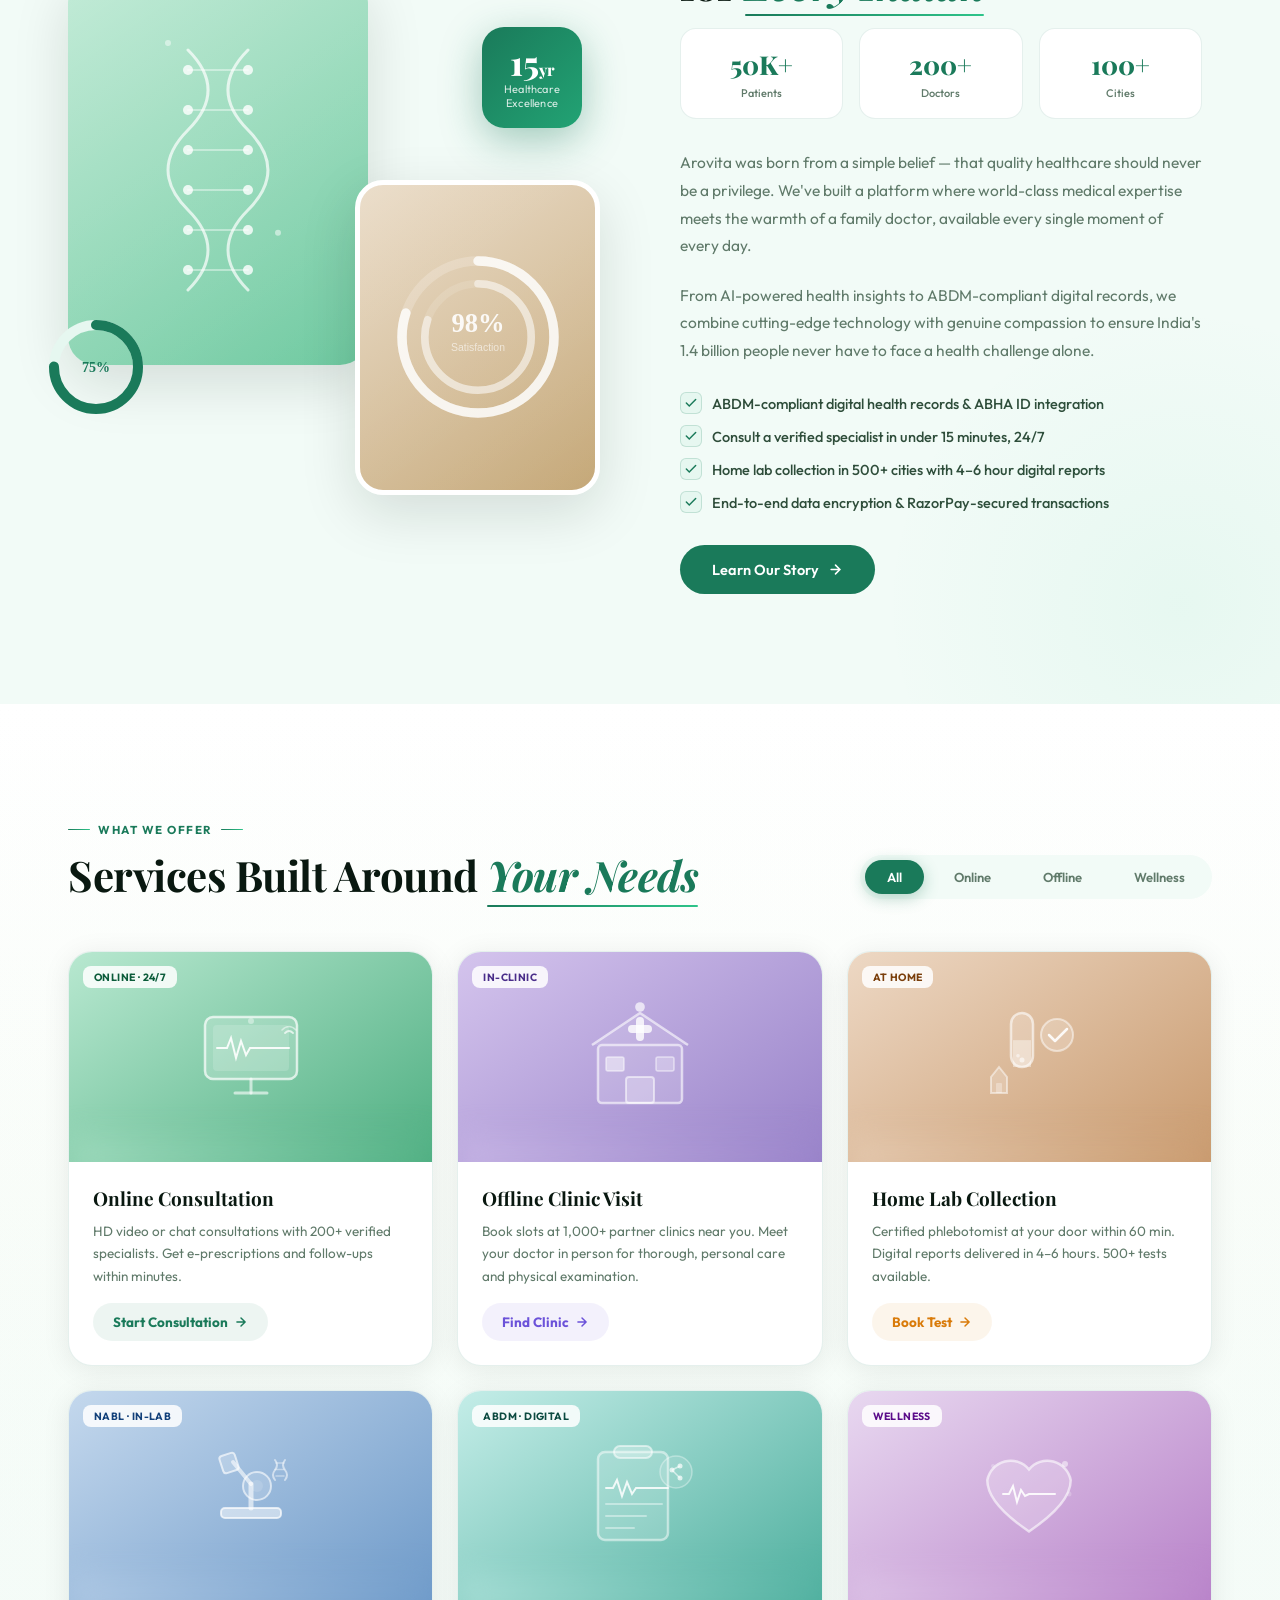
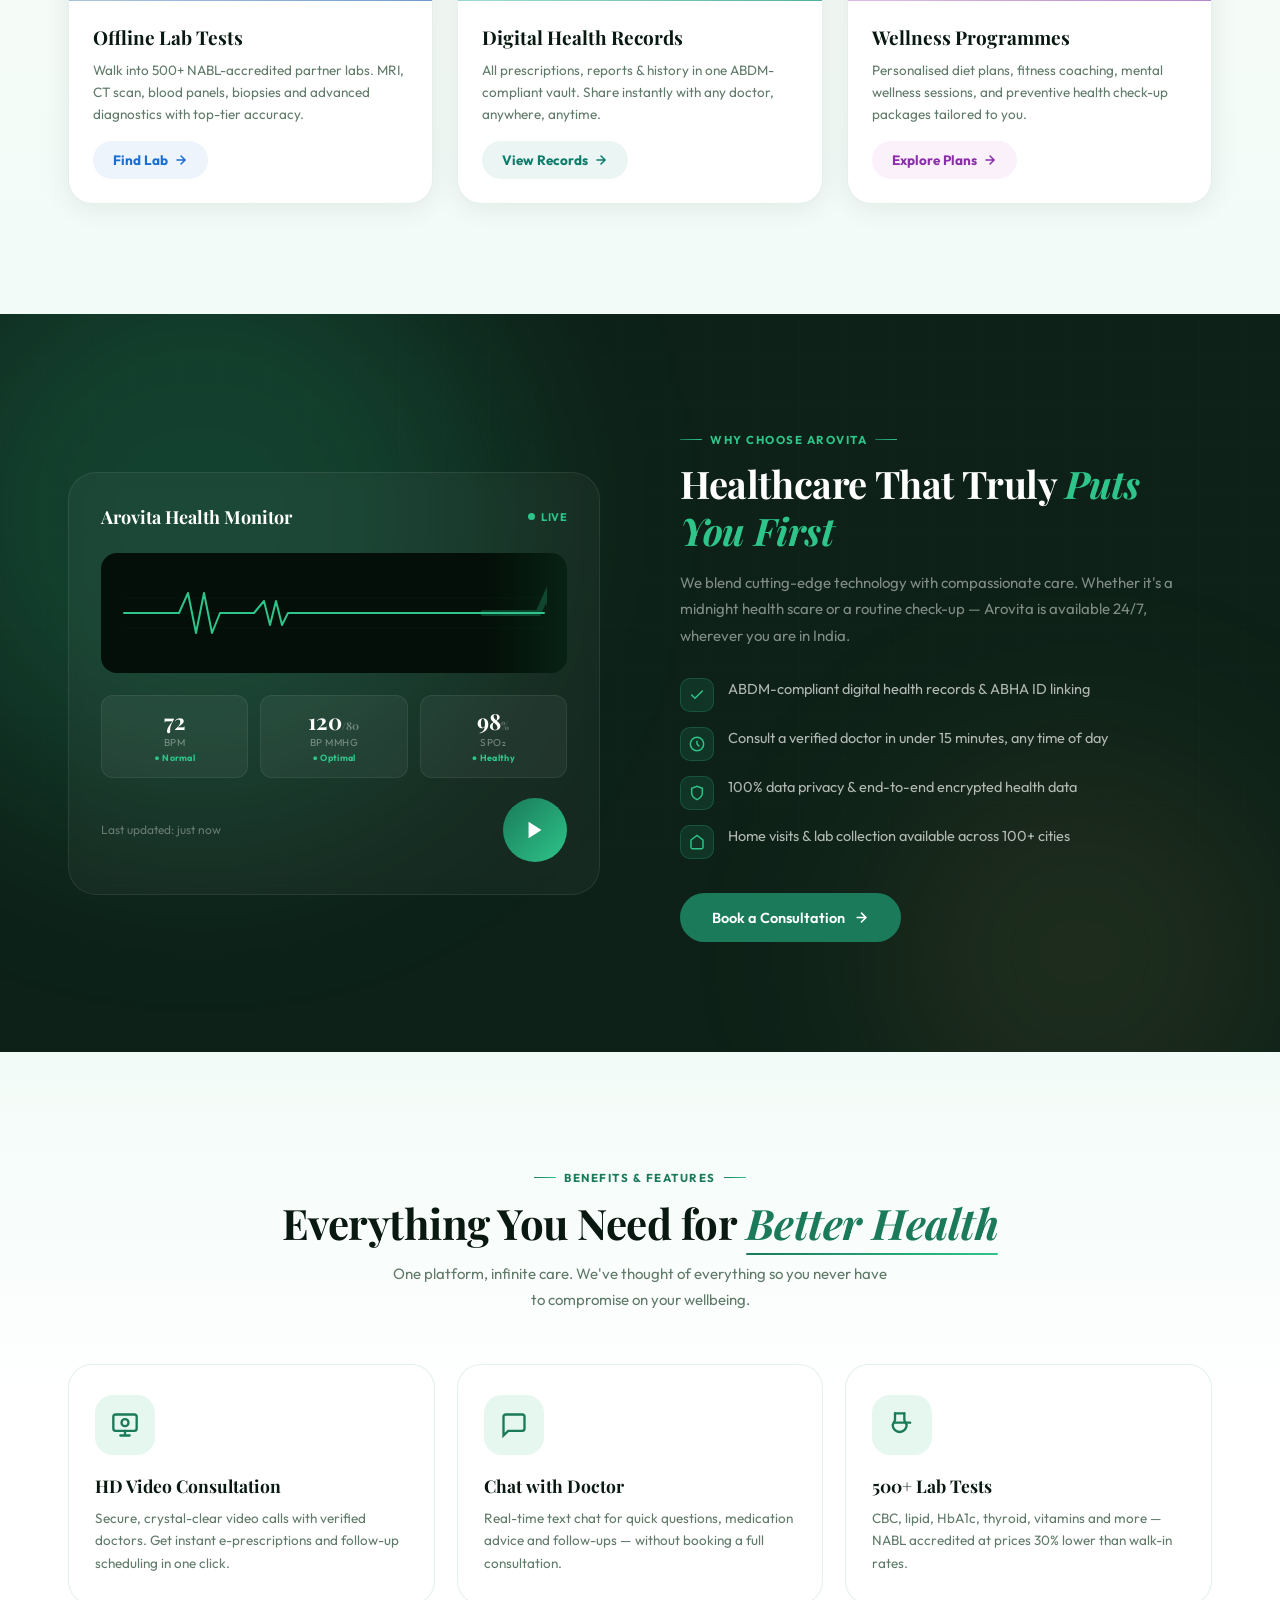
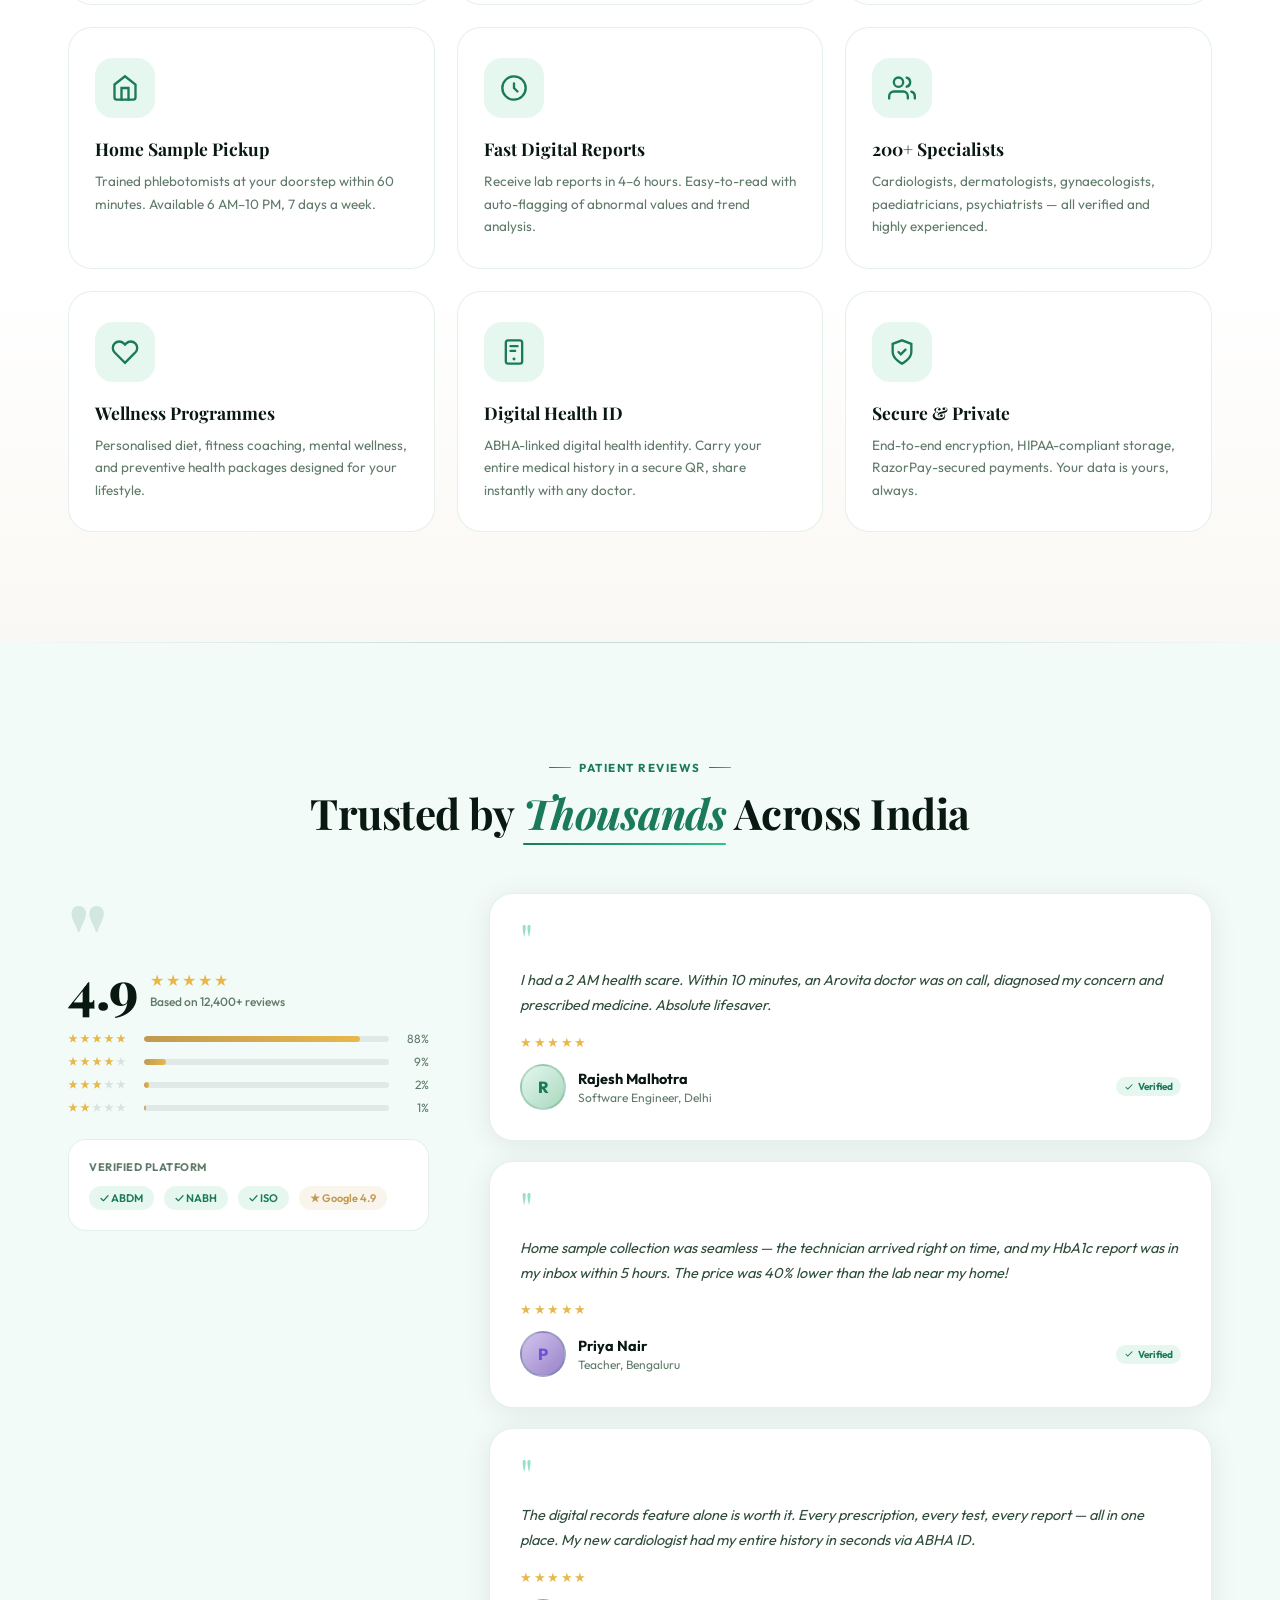
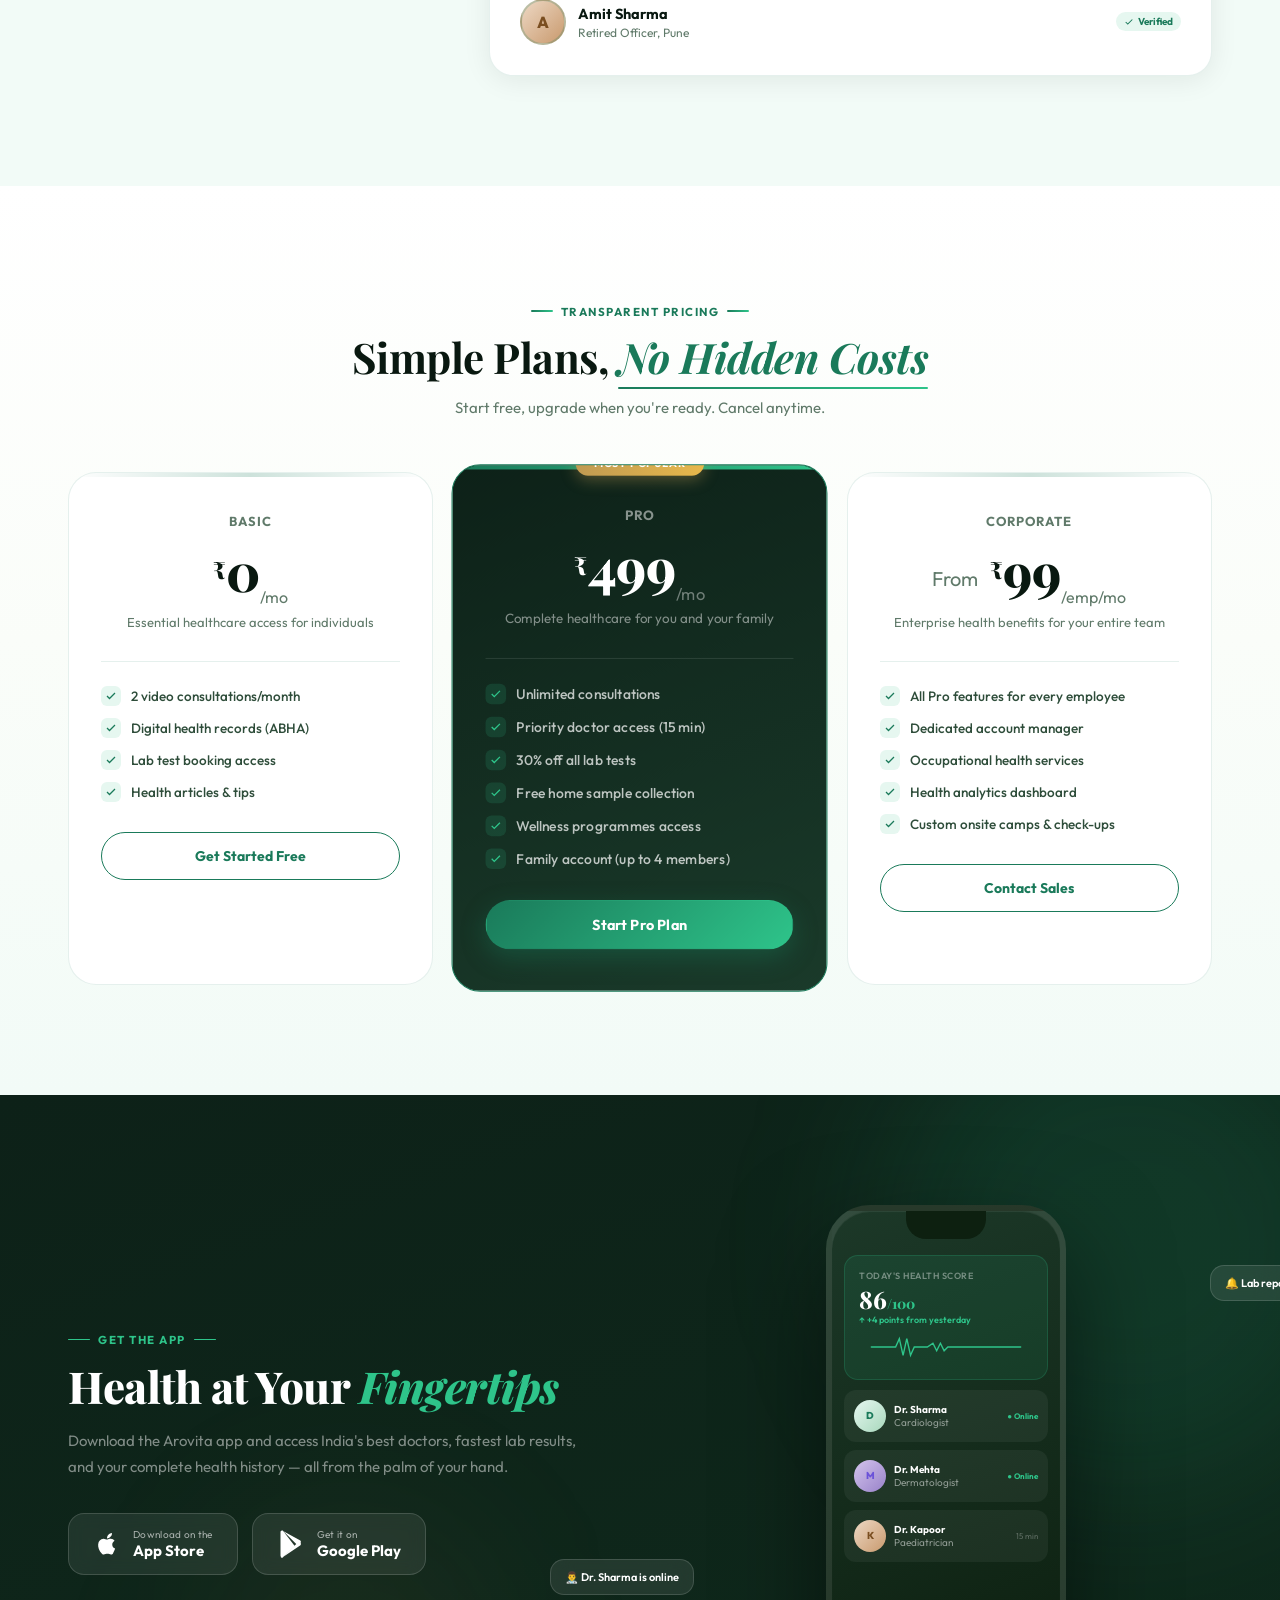
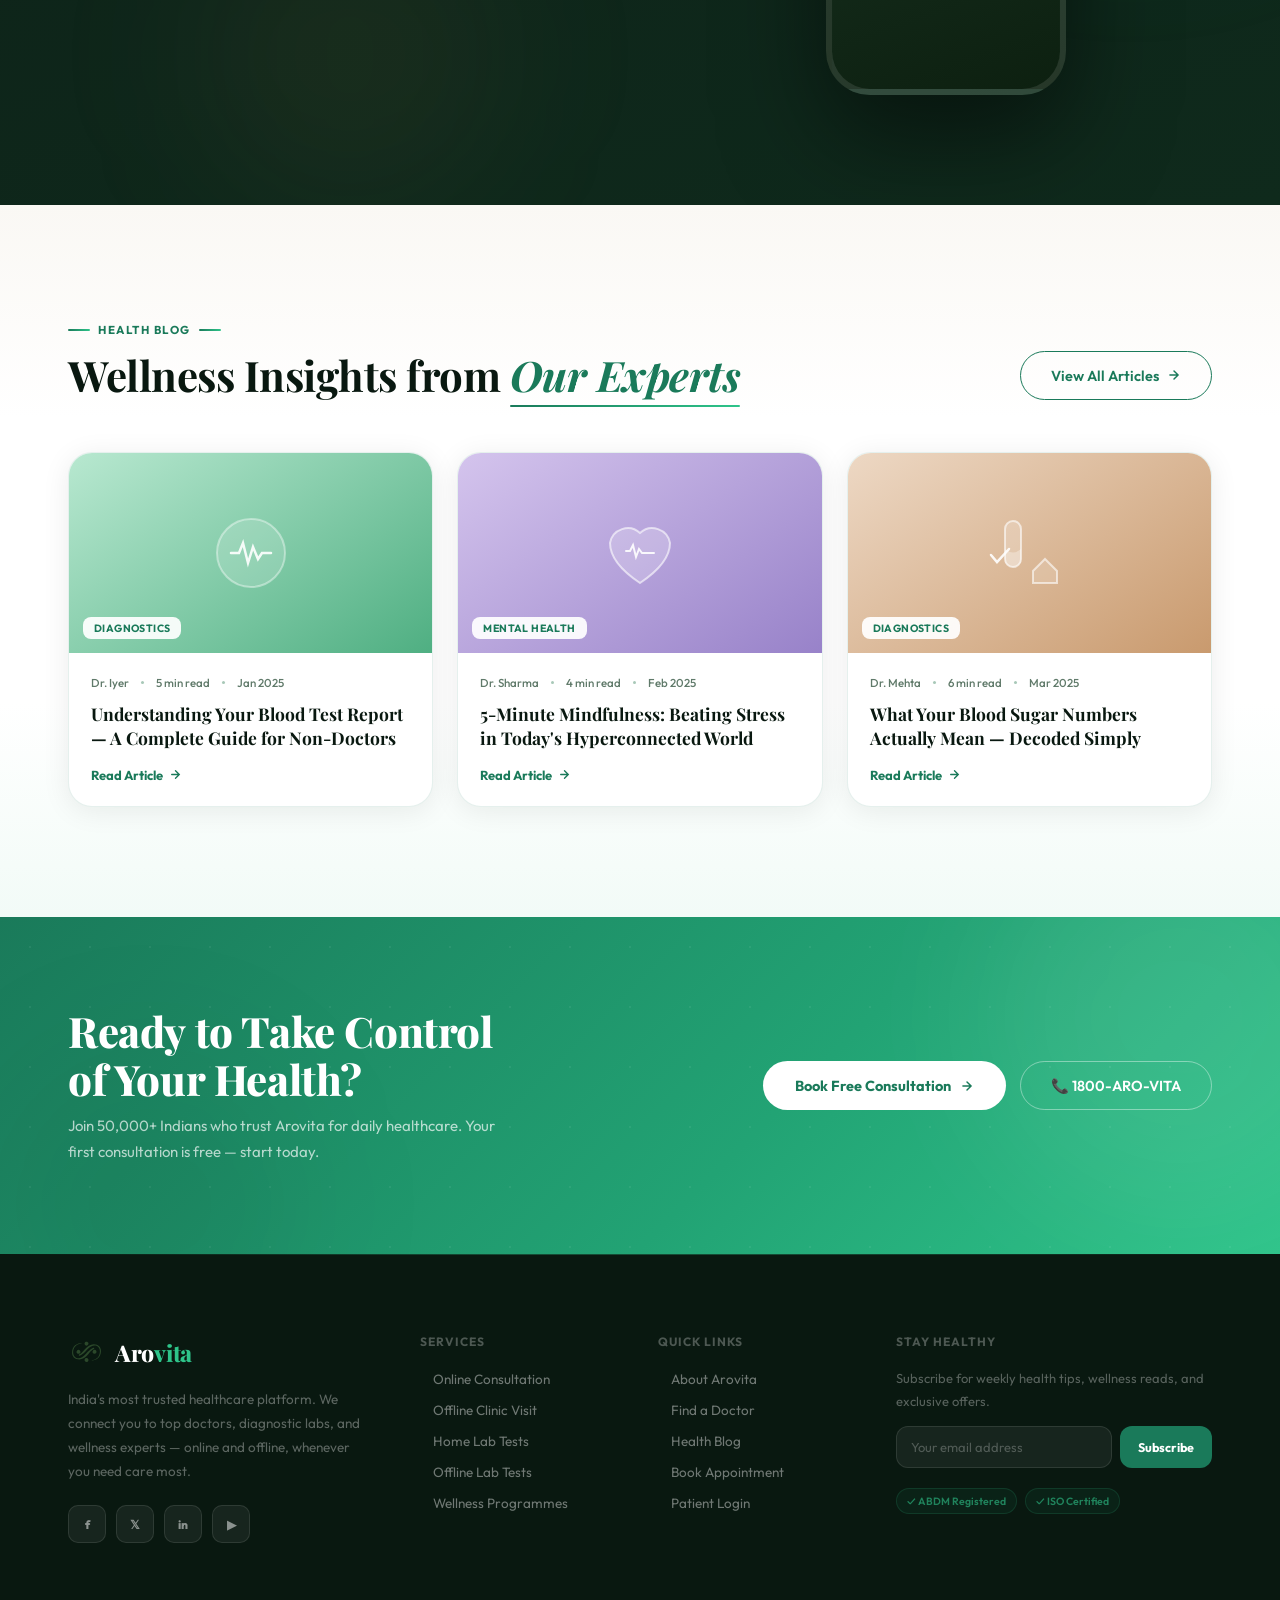
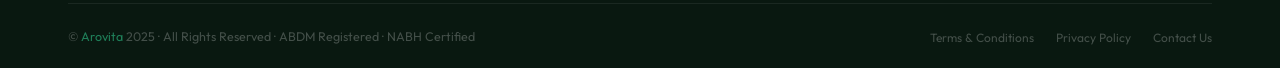
==== commit 60e05d83: "Added fixes" ====
--- a/index.html
+++ b/index.html
@@ -687,18 +687,16 @@
   .sec-title{font-size:28px;letter-spacing:-.3px}
   .sec-label{font-size:10px;margin-bottom:10px}
 
-  /* Hero — fit everything in one phone viewport */
-  .hero{padding-top:56px;min-height:auto;align-items:flex-start}
-  .hero-inner{padding:14px 0 8px;padding-inline:14px;gap:6px;display:flex;flex-direction:column;align-items:center}
+  /* Hero — fill exactly one phone viewport, no gap */
+  .hero{padding-top:56px;min-height:calc(100vh - 56px);min-height:calc(100svh - 56px);align-items:stretch;overflow:hidden}
+  .hero>.container.hero-inner{height:calc(100vh - 56px);height:calc(100svh - 56px)}
+  .hero-inner{padding:12px 14px 0;gap:0;display:flex;flex-direction:column;align-items:flex-start;width:100%}
   .hero-inner>div:first-child{position:relative;z-index:2;width:100%}
 
   /* Kill hero animations on mobile — prevents vanishing on scroll */
-  .hero-tag{animation:none!important}
+  .hero-tag,.hero-btns,.hero-trust,.hero-right{animation:none!important;opacity:1!important;transform:none!important}
   .hero-h .word{animation:none!important;opacity:1!important;transform:none!important}
   .hero-h .line{overflow:visible}
-  .hero-btns{animation:none!important}
-  .hero-trust{animation:none!important}
-  .hero-right{animation:none!important}
 
   /* Hide non-essential to save space */
   .hero-p{display:none}
@@ -706,32 +704,31 @@
   .trust-sep{display:none}
   .trust-stars{display:none}
 
-  /* Text: very compact */
-  .hero-tag{font-size:10px;padding:5px 12px;margin-bottom:6px;opacity:1;transform:none}
-  .hero-h{font-size:28px;letter-spacing:-.4px;line-height:1.12;margin-bottom:10px}
-  .hero-btns{margin-bottom:10px;gap:10px;opacity:1;transform:none}
+  /* Text: compact */
+  .hero-tag{font-size:10px;padding:5px 12px;margin-bottom:6px}
+  .hero-h{font-size:26px;letter-spacing:-.4px;line-height:1.13;margin-bottom:8px}
+  .hero-btns{margin-bottom:8px;gap:10px}
   .hero-btns .btn-green{padding:11px 20px;font-size:13px}
   .hero-btns .btn-outline{padding:10px 18px;font-size:13px}
-  .hero-trust{gap:8px;flex-wrap:nowrap;align-items:center;opacity:1;transform:none}
+  .hero-trust{gap:8px;flex-wrap:nowrap;align-items:center;margin-bottom:0}
   .trust-avs{margin-right:0}
   .trust-av{width:26px;height:26px;font-size:7.5px;border-width:2px;margin-left:-7px}
   .trust-text{font-size:10px}
 
-  /* Illustration: sized to content, no forced viewport stretch */
-  .hero-right{position:relative;inset:auto;margin-top:0;z-index:1;pointer-events:none;display:flex;align-items:center;justify-content:center;width:100%;overflow:visible;opacity:1;transform:none}
-  .hero-orb-wrap{width:260px;height:316px}
-  .hero-orb-bg{width:218px;height:250px}
-  .hero-right svg[viewBox="0 0 200 200"]{width:140px;height:140px}
-  .hero-right svg[viewBox="0 0 380 460"]{width:260px;height:316px}
+  /* Illustration: flex-grows to fill ALL remaining space, centered */
+  .hero-right{position:relative;inset:auto;z-index:1;pointer-events:none;display:flex;align-items:center;justify-content:center;width:100%;overflow:visible;flex:1;min-height:0}
+  .hero-orb-wrap{width:100%;height:100%;max-width:320px;max-height:388px;margin:0 auto}
+  .hero-orb-bg{width:82%;height:80%;max-width:260px;max-height:300px;left:50%;top:50%;transform:translate(-50%,-50%);animation:blob-morph 8s ease-in-out infinite}
+  .hero-right svg[viewBox="0 0 200 200"]{width:clamp(120px,30vw,150px);height:clamp(120px,30vw,150px)}
   .hfc{padding:8px 10px;border-radius:14px;gap:8px}
   .hfc-ic{width:30px;height:30px;border-radius:10px}
   .hfc-ic svg{width:16px;height:16px}
   .hfc-num{font-size:15px}
   .hfc-lbl{font-size:9px}
-  .hfc1{left:-8px;bottom:40px}
-  .hfc2{right:-6px;top:40px}
-  .hfc3{left:-6px;top:136px}
-  .hfc4{right:-6px;bottom:92px}
+  .hfc1{left:2px;bottom:8%}
+  .hfc2{right:2px;top:8%}
+  .hfc3{left:0;top:42%}
+  .hfc4{right:0;bottom:24%}
 
   /* Stats */
   .stat-num{font-size:32px}
@@ -881,27 +878,19 @@
 
 /* ===================== SMALL PHONES ===================== */
 @media(max-width:380px){
-  .container{padding:0 14px}
-  .hero-inner{padding:10px 0 6px;gap:4px}
+  .container{padding:0 12px}
+  .hero-inner{padding:10px 12px 0}
   .hero-tag{font-size:9px;padding:4px 10px;margin-bottom:4px}
-  .hero-h{font-size:24px;margin-bottom:8px}
-  .hero-btns{gap:8px;margin-bottom:8px}
+  .hero-h{font-size:23px;margin-bottom:6px}
+  .hero-btns{gap:8px;margin-bottom:6px}
   .hero-btns .btn-green,.hero-btns .btn-outline{padding:10px 16px;font-size:12.5px}
   .trust-av{width:24px;height:24px;font-size:7px;margin-left:-6px}
   .trust-text{font-size:9px}
-  .hero-orb-wrap{width:230px;height:280px}
-  .hero-orb-bg{width:192px;height:220px}
-  .hero-right svg[viewBox="0 0 200 200"]{width:125px;height:125px}
-  .hero-right svg[viewBox="0 0 380 460"]{width:230px;height:280px}
-  .hfc{padding:7px 9px;border-radius:12px;gap:7px}
-  .hfc-ic{width:28px;height:28px;border-radius:9px}
-  .hfc-ic svg{width:15px;height:15px}
-  .hfc-num{font-size:14px}
-  .hfc-lbl{font-size:8.5px}
-  .hfc1{left:-6px;bottom:34px}
-  .hfc2{right:-4px;top:34px}
-  .hfc3{left:-4px;top:118px}
-  .hfc4{right:-4px;bottom:78px}
+  .hfc{padding:6px 8px;border-radius:12px;gap:6px}
+  .hfc-ic{width:26px;height:26px;border-radius:8px}
+  .hfc-ic svg{width:14px;height:14px}
+  .hfc-num{font-size:13px}
+  .hfc-lbl{font-size:8px}
   .sec-title{font-size:25px}
   .stat-num{font-size:28px}
   .mission-title{font-size:24px}
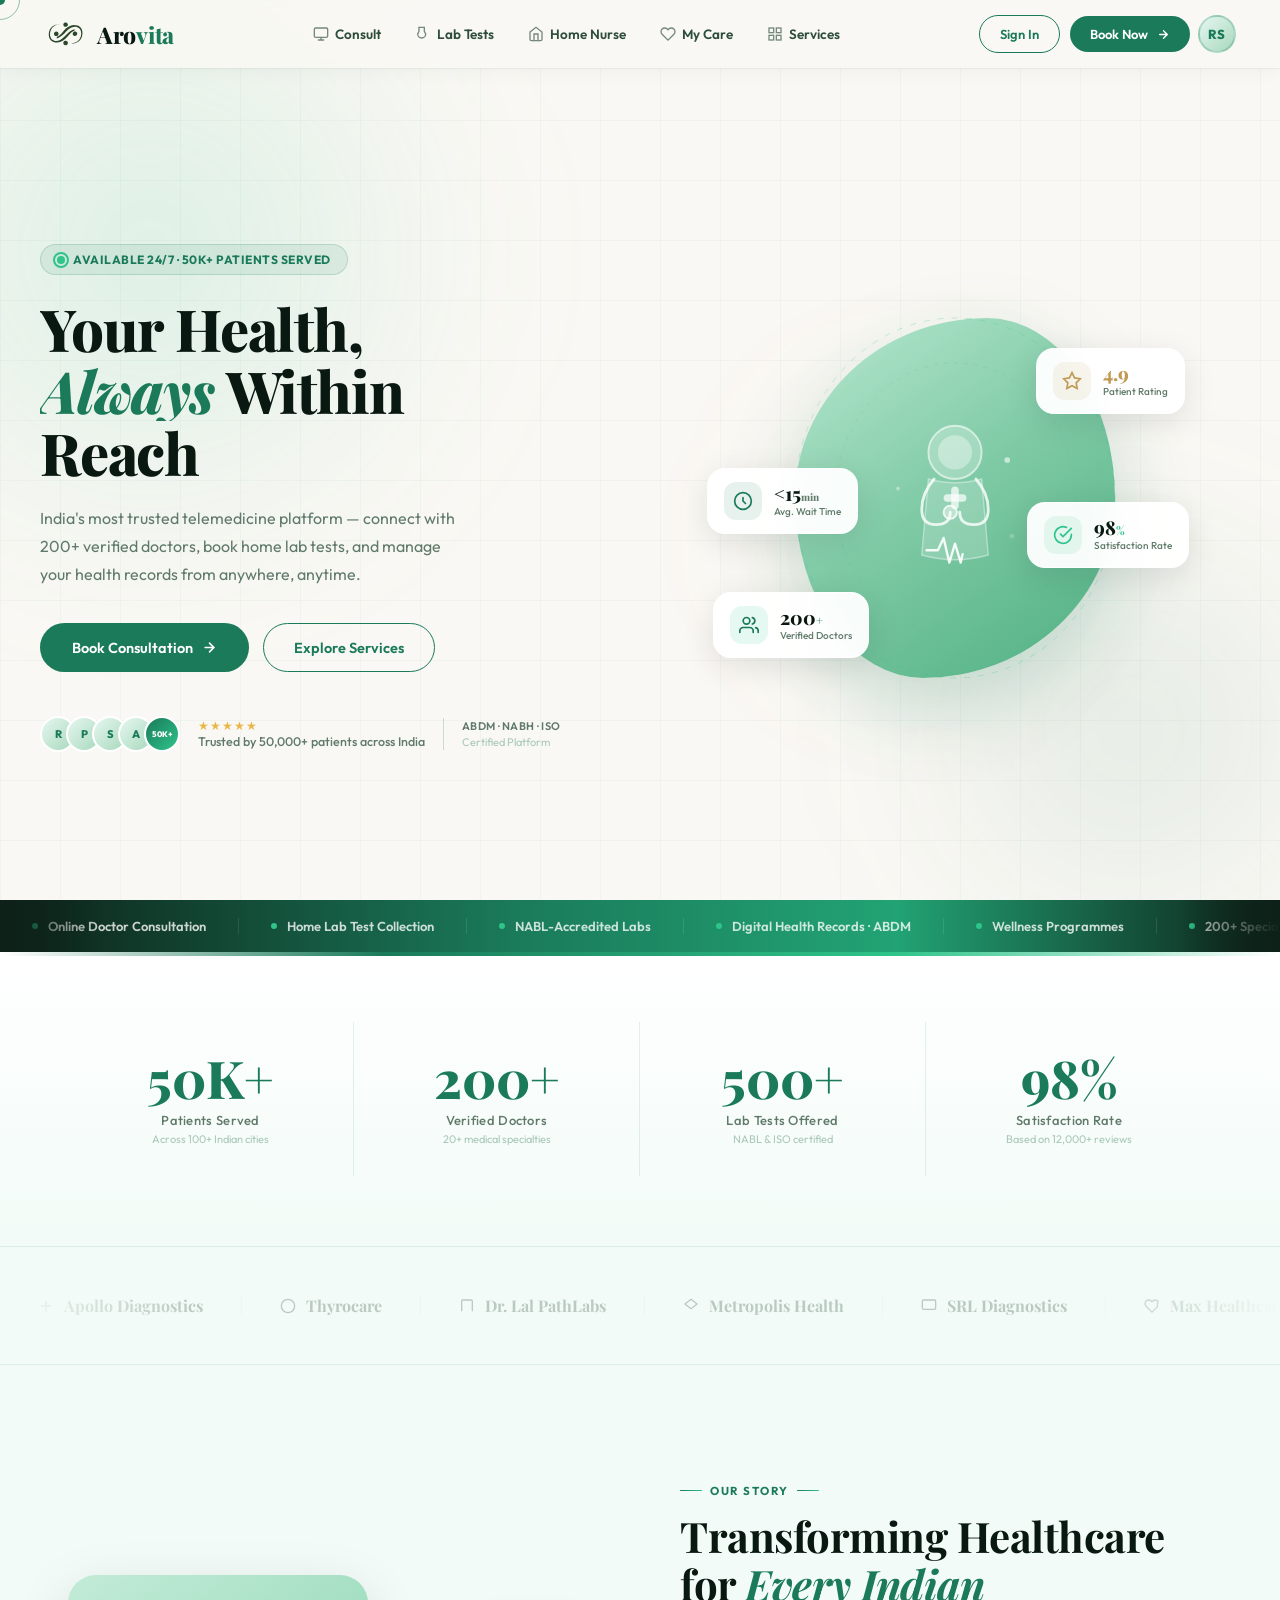
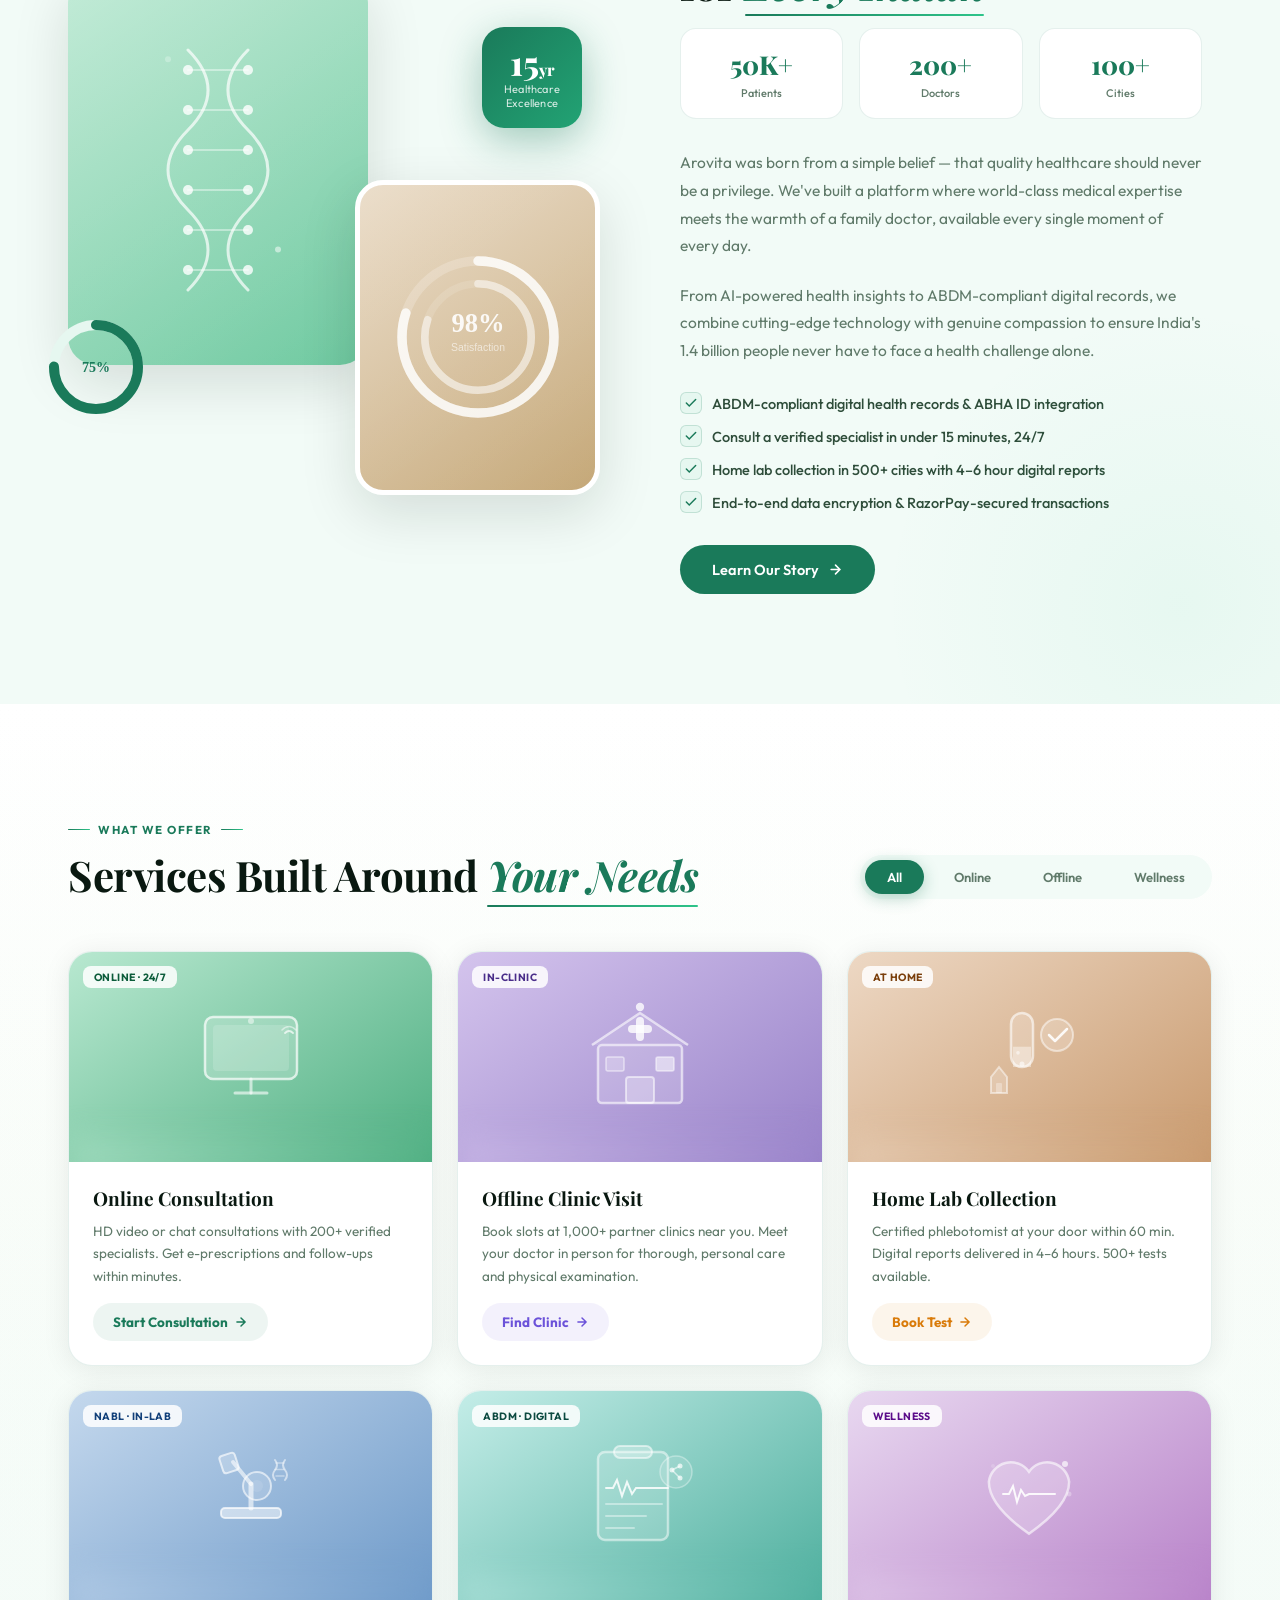
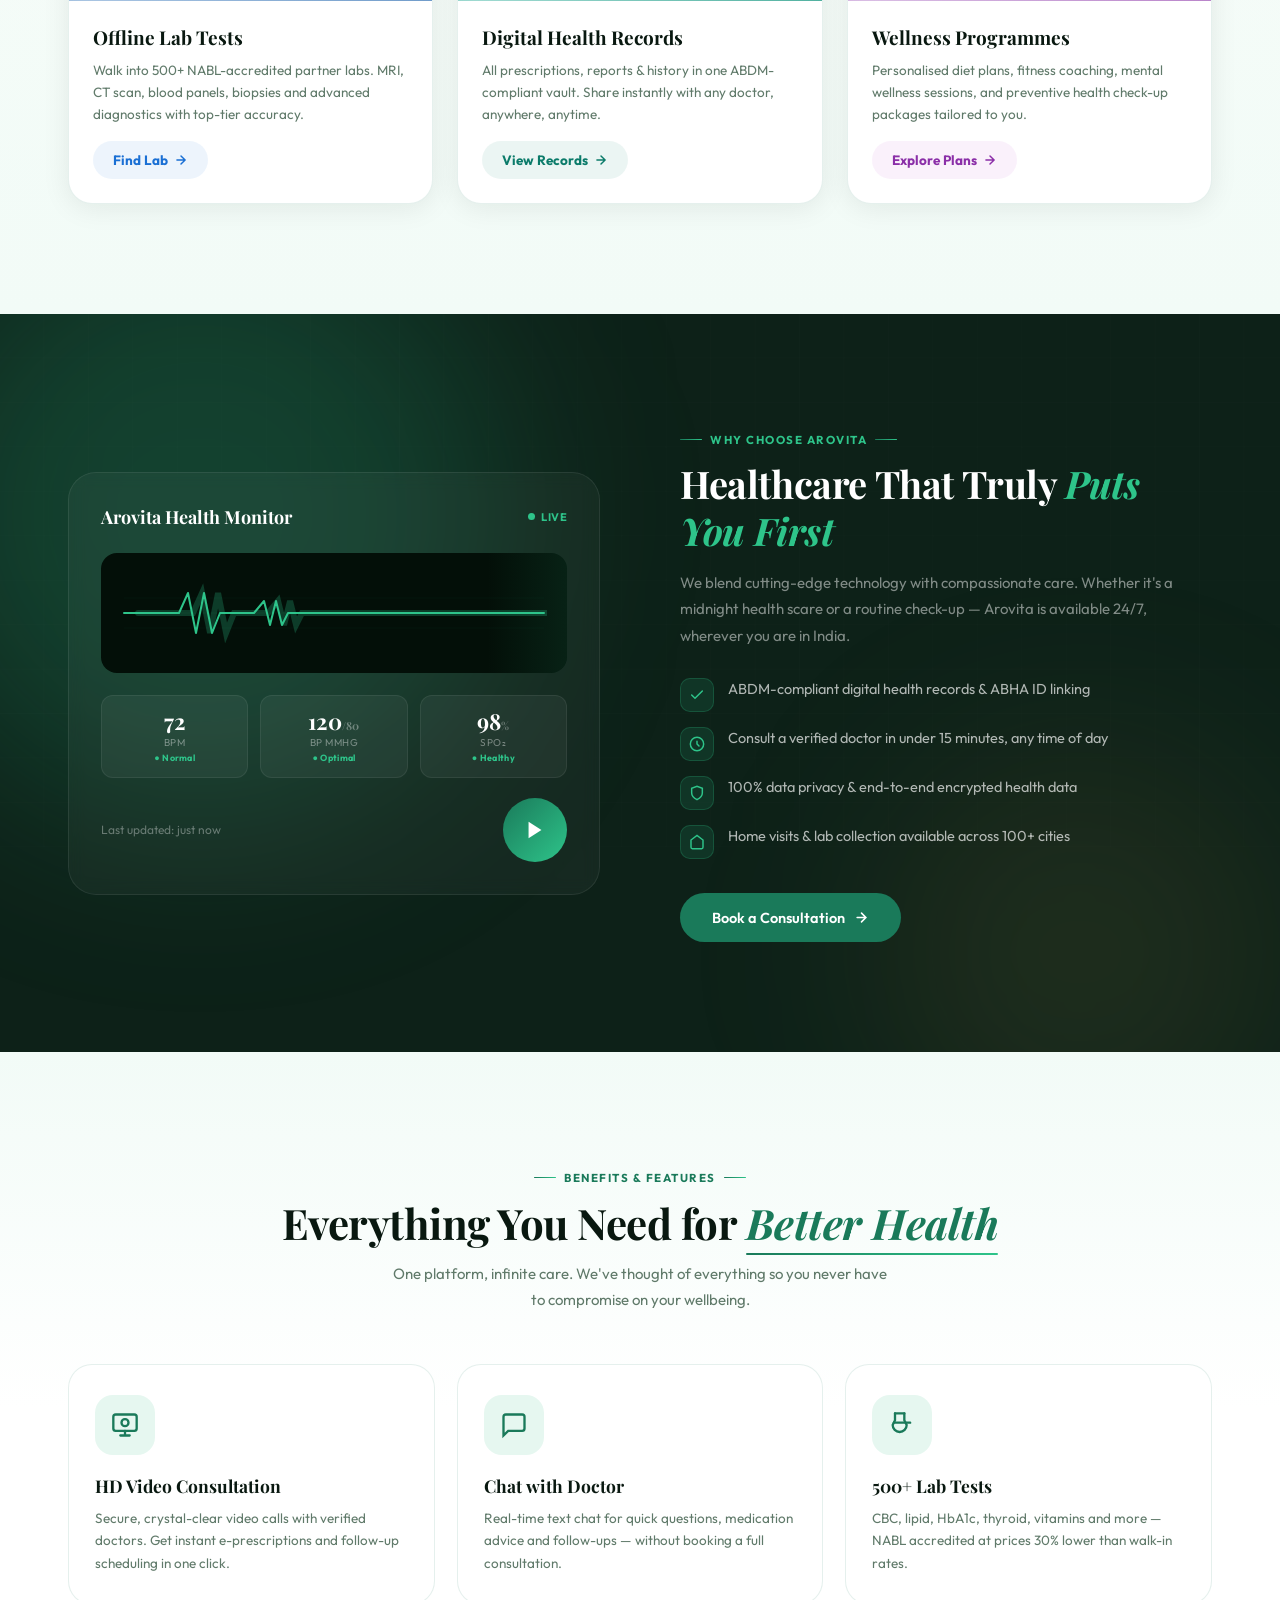
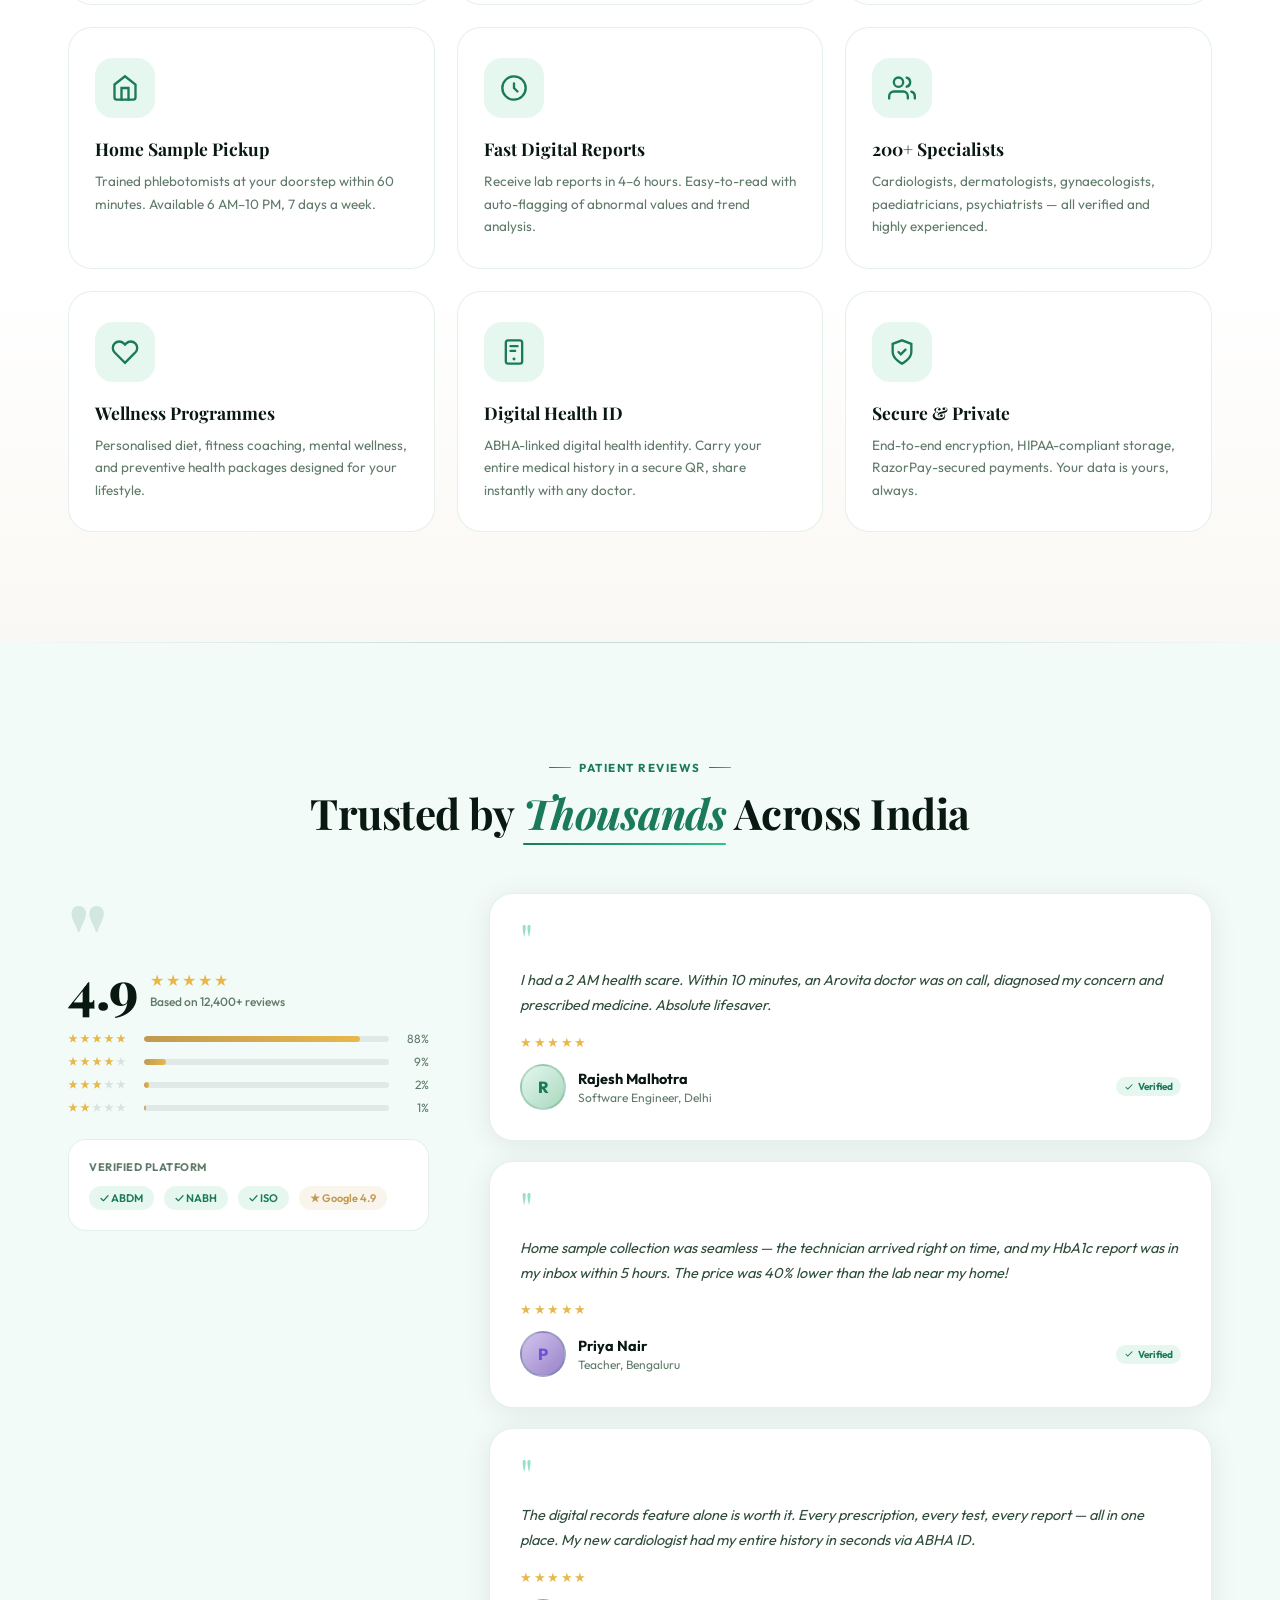
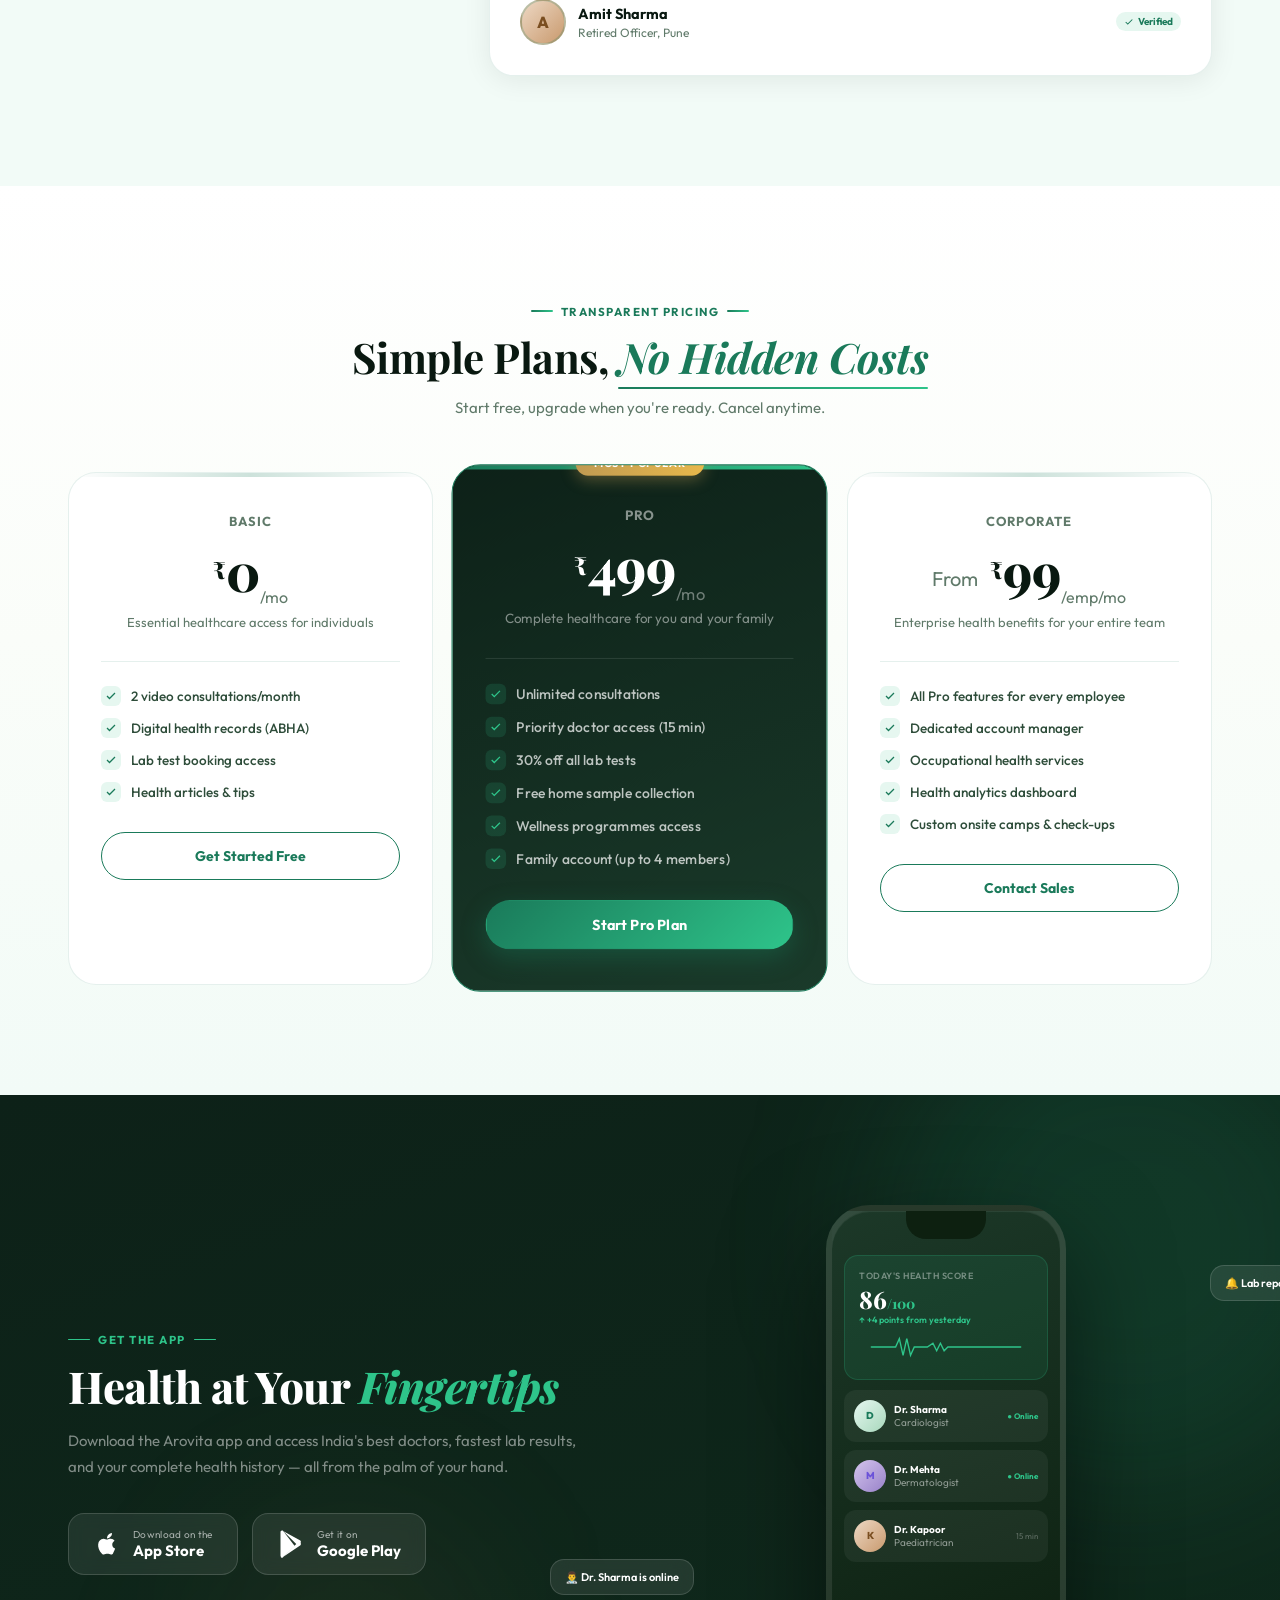
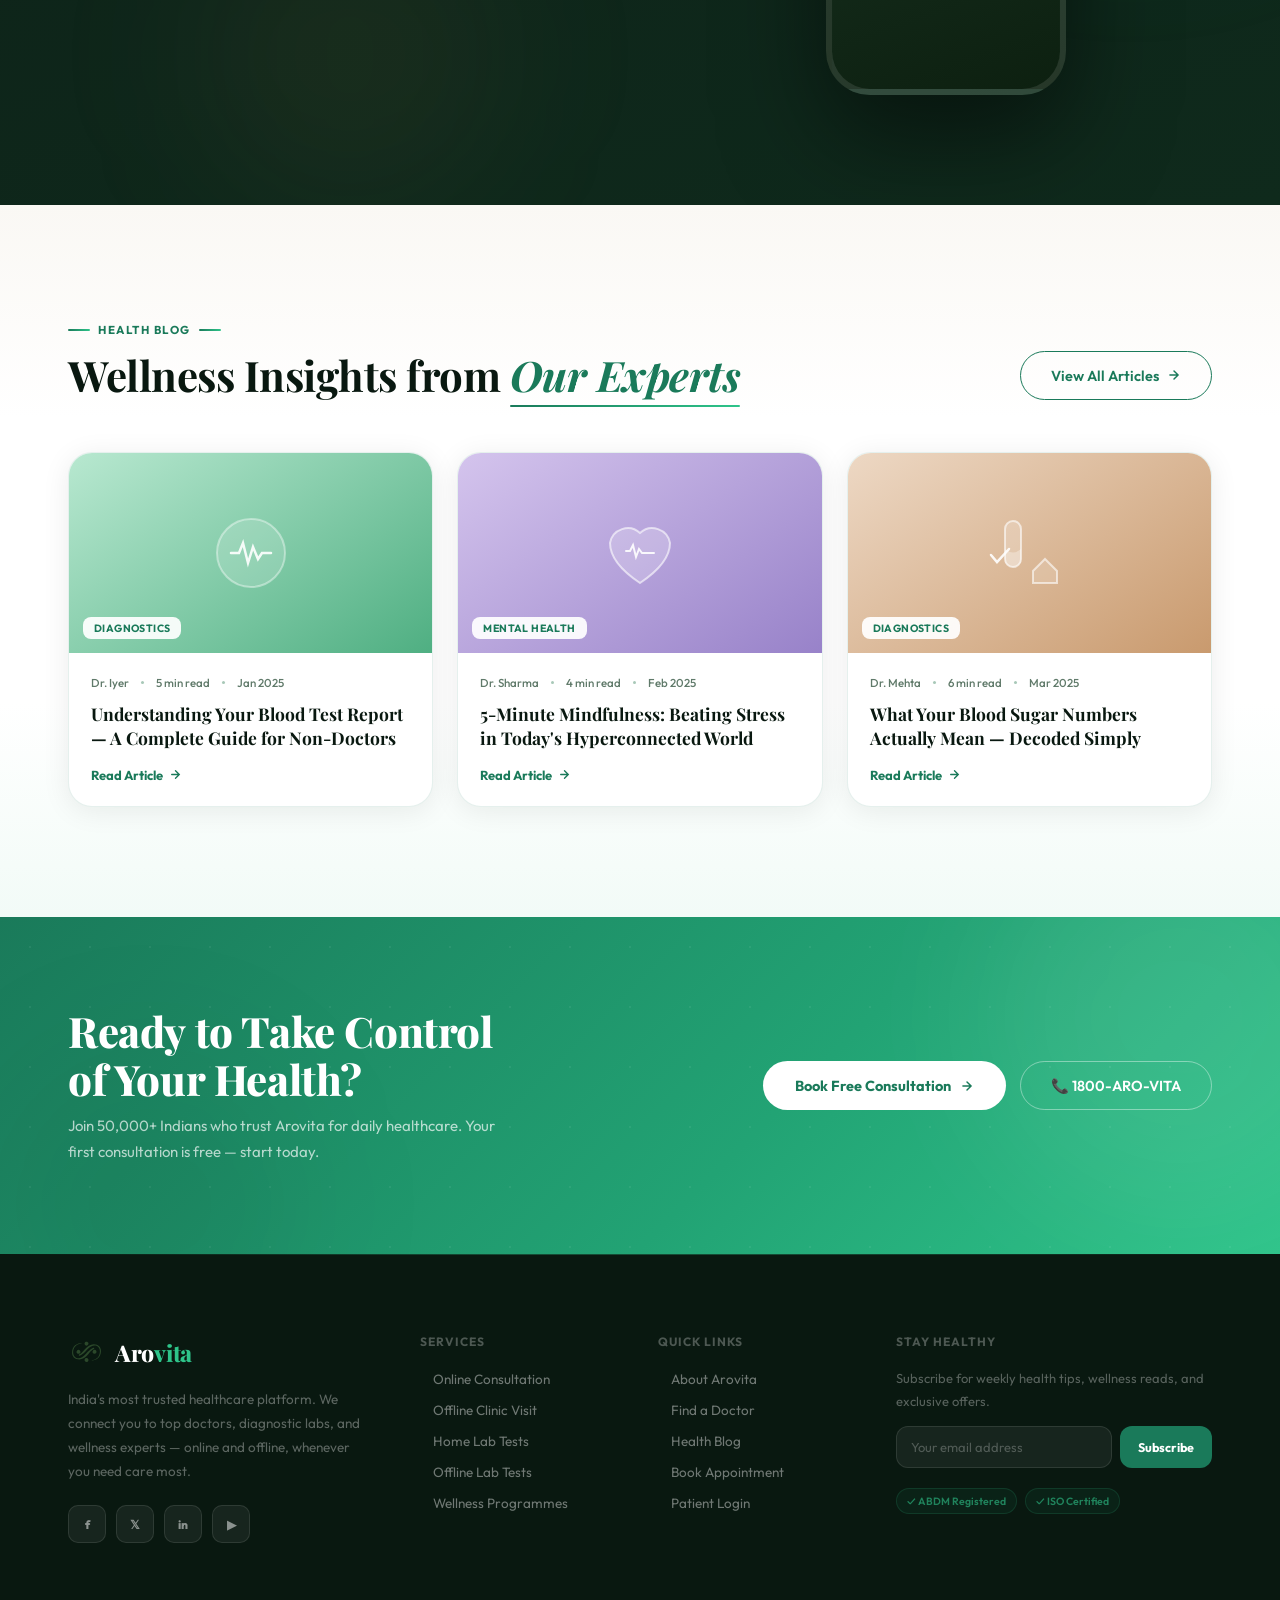
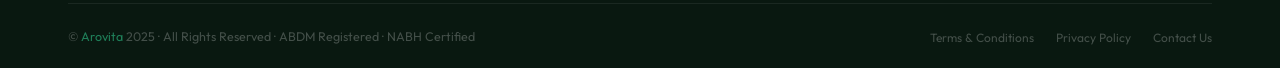
==== commit e99ae77f: "Hero section done" ====
--- a/index.html
+++ b/index.html
@@ -148,6 +148,9 @@
 .trust-stars{color:var(--gold2);font-size:12px;letter-spacing:1px}
 .trust-text{font-size:12.5px;color:var(--muted);font-weight:500}
 .trust-sep{width:1px;height:32px;background:var(--border2)}
+
+/* Mobile hero stats — hidden on desktop */
+.hero-mobile-stats{display:none}
 
 /* HERO RIGHT */
 .hero-right{position:relative;display:flex;justify-content:center;align-items:center;animation:fade-in .9s .3s both}
@@ -687,48 +690,48 @@
   .sec-title{font-size:28px;letter-spacing:-.3px}
   .sec-label{font-size:10px;margin-bottom:10px}
 
-  /* Hero — fill exactly one phone viewport, no gap */
-  .hero{padding-top:56px;min-height:calc(100vh - 56px);min-height:calc(100svh - 56px);align-items:stretch;overflow:hidden}
-  .hero>.container.hero-inner{height:calc(100vh - 56px);height:calc(100svh - 56px)}
-  .hero-inner{padding:12px 14px 0;gap:0;display:flex;flex-direction:column;align-items:flex-start;width:100%}
+  /* Hero — fill one phone viewport, content-focused */
+  .hero{padding-top:56px;min-height:100vh;min-height:100svh;align-items:center}
+  .hero-inner{padding:28px 16px 24px;gap:0;display:flex;flex-direction:column;justify-content:center;align-items:flex-start;width:100%}
   .hero-inner>div:first-child{position:relative;z-index:2;width:100%}
 
-  /* Kill hero animations on mobile — prevents vanishing on scroll */
-  .hero-tag,.hero-btns,.hero-trust,.hero-right{animation:none!important;opacity:1!important;transform:none!important}
+  /* Kill hero animations — prevents vanishing on scroll */
+  .hero-tag,.hero-btns,.hero-trust,.hero-right,.hero-p{animation:none!important;opacity:1!important;transform:none!important}
   .hero-h .word{animation:none!important;opacity:1!important;transform:none!important}
   .hero-h .line{overflow:visible}
 
-  /* Hide non-essential to save space */
-  .hero-p{display:none}
+  /* Hide illustration on mobile */
+  .hero-right{display:none!important}
+
+  /* Show paragraph back */
+  .hero-p{display:block;font-size:14px;line-height:1.65;margin-bottom:20px;max-width:100%;color:var(--muted)}
+
+  /* Tag */
+  .hero-tag{font-size:10.5px;padding:6px 14px;margin-bottom:16px}
+
+  /* Heading */
+  .hero-h{font-size:32px;letter-spacing:-.5px;line-height:1.1;margin-bottom:12px}
+
+  /* Buttons — full width, stacked */
+  .hero-btns{margin-bottom:20px;gap:10px;width:100%;flex-direction:row}
+  .hero-btns .btn-green{padding:13px 24px;font-size:14px;flex:1;justify-content:center}
+  .hero-btns .btn-outline{padding:12px 22px;font-size:14px;flex:1;justify-content:center}
+
+  /* Trust strip */
+  .hero-trust{gap:12px;flex-wrap:nowrap;align-items:center;margin-bottom:20px}
+  .trust-avs{margin-right:0}
+  .trust-av{width:28px;height:28px;font-size:8px;border-width:2px;margin-left:-7px}
+  .trust-text{font-size:10.5px}
+  .trust-sep{display:none}
+  .trust-stars{display:inline}
   .hero-certs{display:none}
-  .trust-sep{display:none}
-  .trust-stars{display:none}
-
-  /* Text: compact */
-  .hero-tag{font-size:10px;padding:5px 12px;margin-bottom:6px}
-  .hero-h{font-size:26px;letter-spacing:-.4px;line-height:1.13;margin-bottom:8px}
-  .hero-btns{margin-bottom:8px;gap:10px}
-  .hero-btns .btn-green{padding:11px 20px;font-size:13px}
-  .hero-btns .btn-outline{padding:10px 18px;font-size:13px}
-  .hero-trust{gap:8px;flex-wrap:nowrap;align-items:center;margin-bottom:0}
-  .trust-avs{margin-right:0}
-  .trust-av{width:26px;height:26px;font-size:7.5px;border-width:2px;margin-left:-7px}
-  .trust-text{font-size:10px}
-
-  /* Illustration: flex-grows to fill ALL remaining space, centered */
-  .hero-right{position:relative;inset:auto;z-index:1;pointer-events:none;display:flex;align-items:center;justify-content:center;width:100%;overflow:visible;flex:1;min-height:0}
-  .hero-orb-wrap{width:100%;height:100%;max-width:320px;max-height:388px;margin:0 auto}
-  .hero-orb-bg{width:82%;height:80%;max-width:260px;max-height:300px;left:50%;top:50%;transform:translate(-50%,-50%);animation:blob-morph 8s ease-in-out infinite}
-  .hero-right svg[viewBox="0 0 200 200"]{width:clamp(120px,30vw,150px);height:clamp(120px,30vw,150px)}
-  .hfc{padding:8px 10px;border-radius:14px;gap:8px}
-  .hfc-ic{width:30px;height:30px;border-radius:10px}
-  .hfc-ic svg{width:16px;height:16px}
-  .hfc-num{font-size:15px}
-  .hfc-lbl{font-size:9px}
-  .hfc1{left:2px;bottom:8%}
-  .hfc2{right:2px;top:8%}
-  .hfc3{left:0;top:42%}
-  .hfc4{right:0;bottom:24%}
+
+  /* Mobile hero stats grid — replaces illustration */
+  .hero-mobile-stats{display:grid!important;grid-template-columns:1fr 1fr;gap:10px;width:100%}
+  .hms-card{background:rgba(255,255,255,.85);backdrop-filter:blur(12px);border:1px solid rgba(26,122,90,.1);border-radius:16px;padding:16px 14px;display:flex;align-items:center;gap:12px}
+  .hms-ic{width:40px;height:40px;border-radius:12px;display:flex;align-items:center;justify-content:center;flex-shrink:0}
+  .hms-num{font-family:'Playfair Display',serif;font-size:20px;font-weight:800;color:var(--dark);line-height:1}
+  .hms-lbl{font-size:10px;color:var(--muted);margin-top:2px;font-weight:500}
 
   /* Stats */
   .stat-num{font-size:32px}
@@ -879,18 +882,20 @@
 /* ===================== SMALL PHONES ===================== */
 @media(max-width:380px){
   .container{padding:0 12px}
-  .hero-inner{padding:10px 12px 0}
-  .hero-tag{font-size:9px;padding:4px 10px;margin-bottom:4px}
-  .hero-h{font-size:23px;margin-bottom:6px}
-  .hero-btns{gap:8px;margin-bottom:6px}
-  .hero-btns .btn-green,.hero-btns .btn-outline{padding:10px 16px;font-size:12.5px}
+  .hero-inner{padding:22px 12px 18px}
+  .hero-tag{font-size:9.5px;padding:5px 12px;margin-bottom:12px}
+  .hero-h{font-size:28px;margin-bottom:10px}
+  .hero-p{font-size:13px;line-height:1.6;margin-bottom:16px}
+  .hero-btns{flex-direction:column;margin-bottom:16px}
+  .hero-btns .btn-green,.hero-btns .btn-outline{width:100%;flex:auto}
+  .hero-trust{margin-bottom:16px}
   .trust-av{width:24px;height:24px;font-size:7px;margin-left:-6px}
-  .trust-text{font-size:9px}
-  .hfc{padding:6px 8px;border-radius:12px;gap:6px}
-  .hfc-ic{width:26px;height:26px;border-radius:8px}
-  .hfc-ic svg{width:14px;height:14px}
-  .hfc-num{font-size:13px}
-  .hfc-lbl{font-size:8px}
+  .trust-text{font-size:9.5px}
+  .hero-mobile-stats{gap:8px}
+  .hms-card{padding:14px 12px;border-radius:14px;gap:10px}
+  .hms-ic{width:36px;height:36px;border-radius:10px}
+  .hms-num{font-size:18px}
+  .hms-lbl{font-size:9px}
   .sec-title{font-size:25px}
   .stat-num{font-size:28px}
   .mission-title{font-size:24px}
@@ -1071,6 +1076,46 @@
           <div style="font-size:11px;color:var(--hint);margin-top:2px">Certified Platform</div>
         </div>
       </div>
+
+      <!-- Mobile hero stats — hidden on desktop, shown on mobile -->
+      <div class="hero-mobile-stats">
+        <div class="hms-card">
+          <div class="hms-ic" style="background:rgba(46,196,138,.1)">
+            <svg viewBox="0 0 24 24" width="20" height="20" fill="none" stroke="#1A7A5A" stroke-width="2" stroke-linecap="round"><path d="M17 21v-2a4 4 0 00-4-4H5a4 4 0 00-4 4v2"/><circle cx="9" cy="7" r="4"/><path d="M23 21v-2a4 4 0 00-3-3.87M16 3.13a4 4 0 010 7.75"/></svg>
+          </div>
+          <div>
+            <div class="hms-num">200<span style="font-size:12px;color:var(--g)">+</span></div>
+            <div class="hms-lbl">Verified Doctors</div>
+          </div>
+        </div>
+        <div class="hms-card">
+          <div class="hms-ic" style="background:rgba(192,154,82,.08)">
+            <svg viewBox="0 0 24 24" width="20" height="20" fill="none" stroke="#C09A52" stroke-width="2" stroke-linecap="round"><polygon points="12 2 15.09 8.26 22 9.27 17 14.14 18.18 21.02 12 17.77 5.82 21.02 7 14.14 2 9.27 8.91 8.26 12 2"/></svg>
+          </div>
+          <div>
+            <div class="hms-num" style="color:var(--gold)">4.9</div>
+            <div class="hms-lbl">Patient Rating</div>
+          </div>
+        </div>
+        <div class="hms-card">
+          <div class="hms-ic" style="background:rgba(26,122,90,.08)">
+            <svg viewBox="0 0 24 24" width="20" height="20" fill="none" stroke="#1A7A5A" stroke-width="2" stroke-linecap="round"><circle cx="12" cy="12" r="10"/><path d="M12 8v4l3 3"/></svg>
+          </div>
+          <div>
+            <div class="hms-num">&lt;15<span style="font-size:10px;color:var(--muted)">min</span></div>
+            <div class="hms-lbl">Avg. Wait Time</div>
+          </div>
+        </div>
+        <div class="hms-card">
+          <div class="hms-ic" style="background:rgba(46,196,138,.08)">
+            <svg viewBox="0 0 24 24" width="20" height="20" fill="none" stroke="#2EC48A" stroke-width="2" stroke-linecap="round"><path d="M22 11.08V12a10 10 0 11-5.93-9.14"/><polyline points="22 4 12 14.01 9 11.01"/></svg>
+          </div>
+          <div>
+            <div class="hms-num">98<span style="font-size:12px;color:var(--gl)">%</span></div>
+            <div class="hms-lbl">Satisfaction Rate</div>
+          </div>
+        </div>
+      </div>
     </div>
 
     <!-- RIGHT — animated healthcare illustration -->
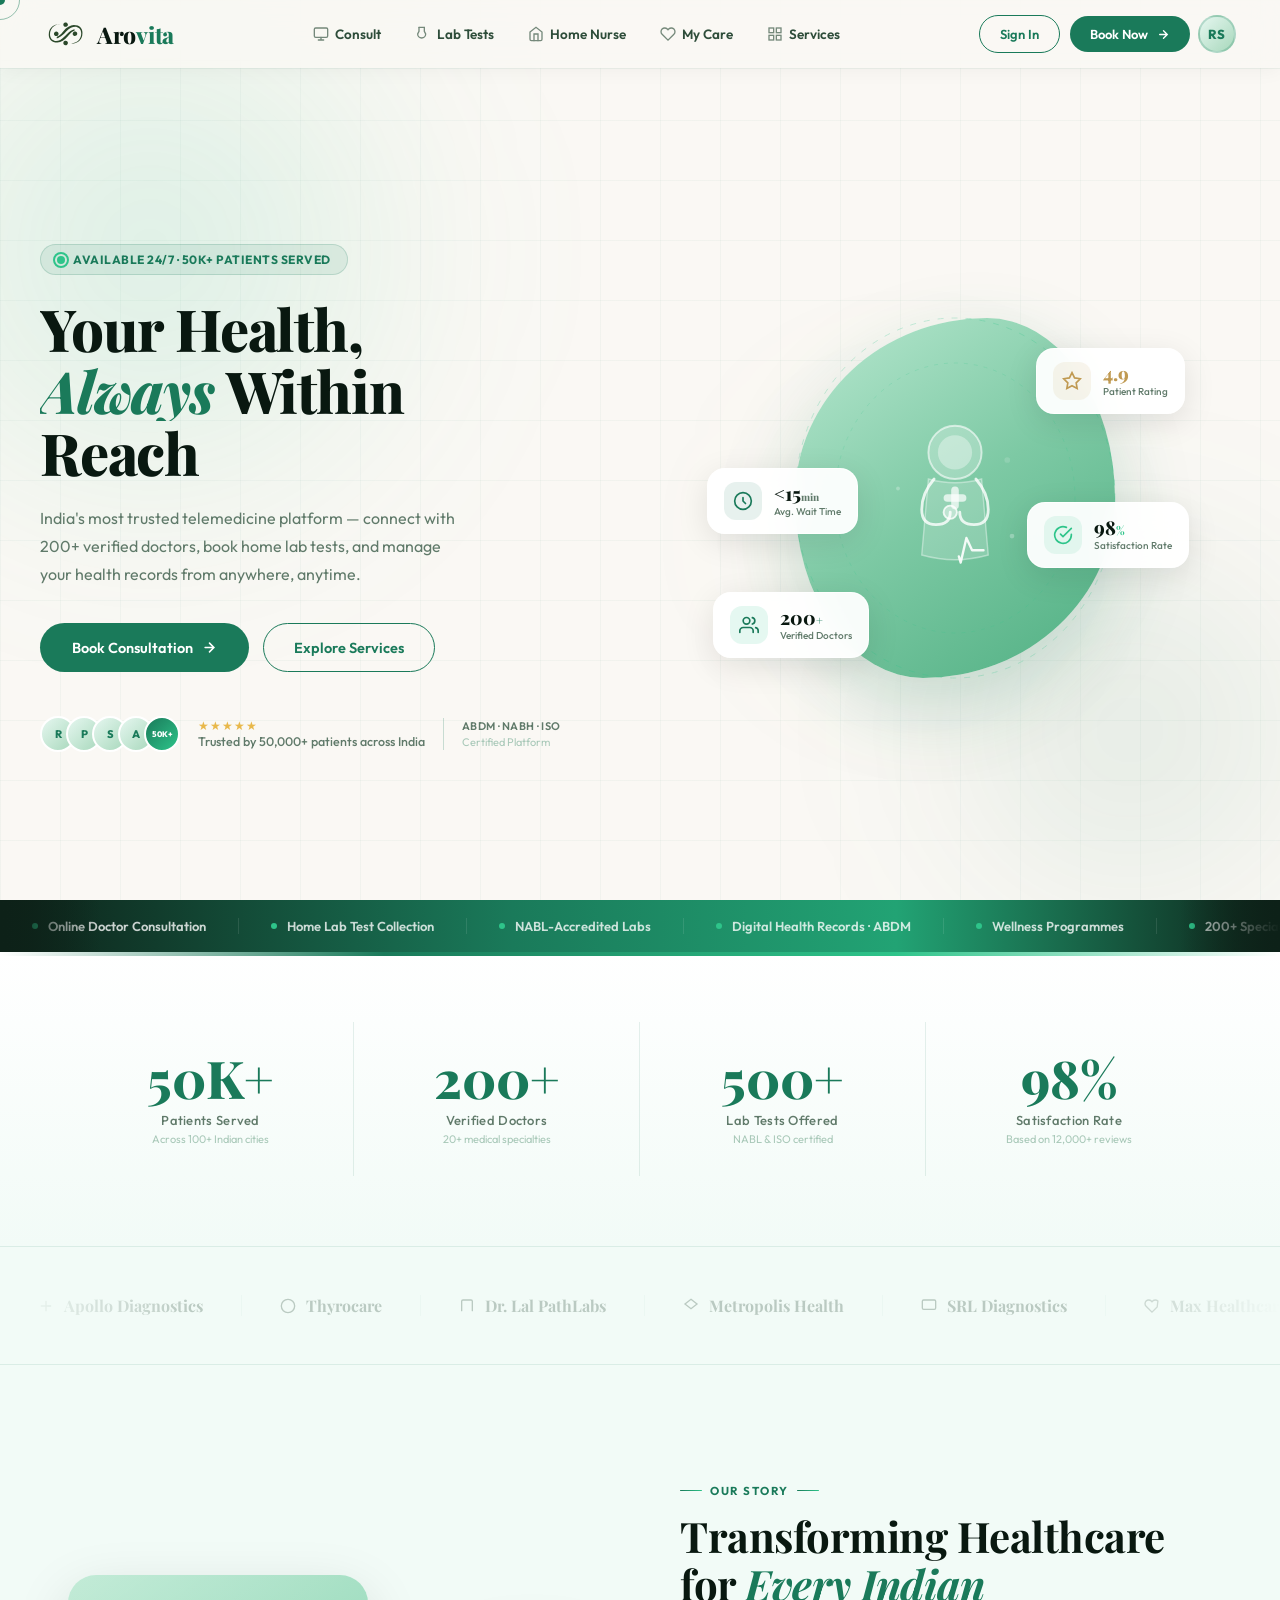
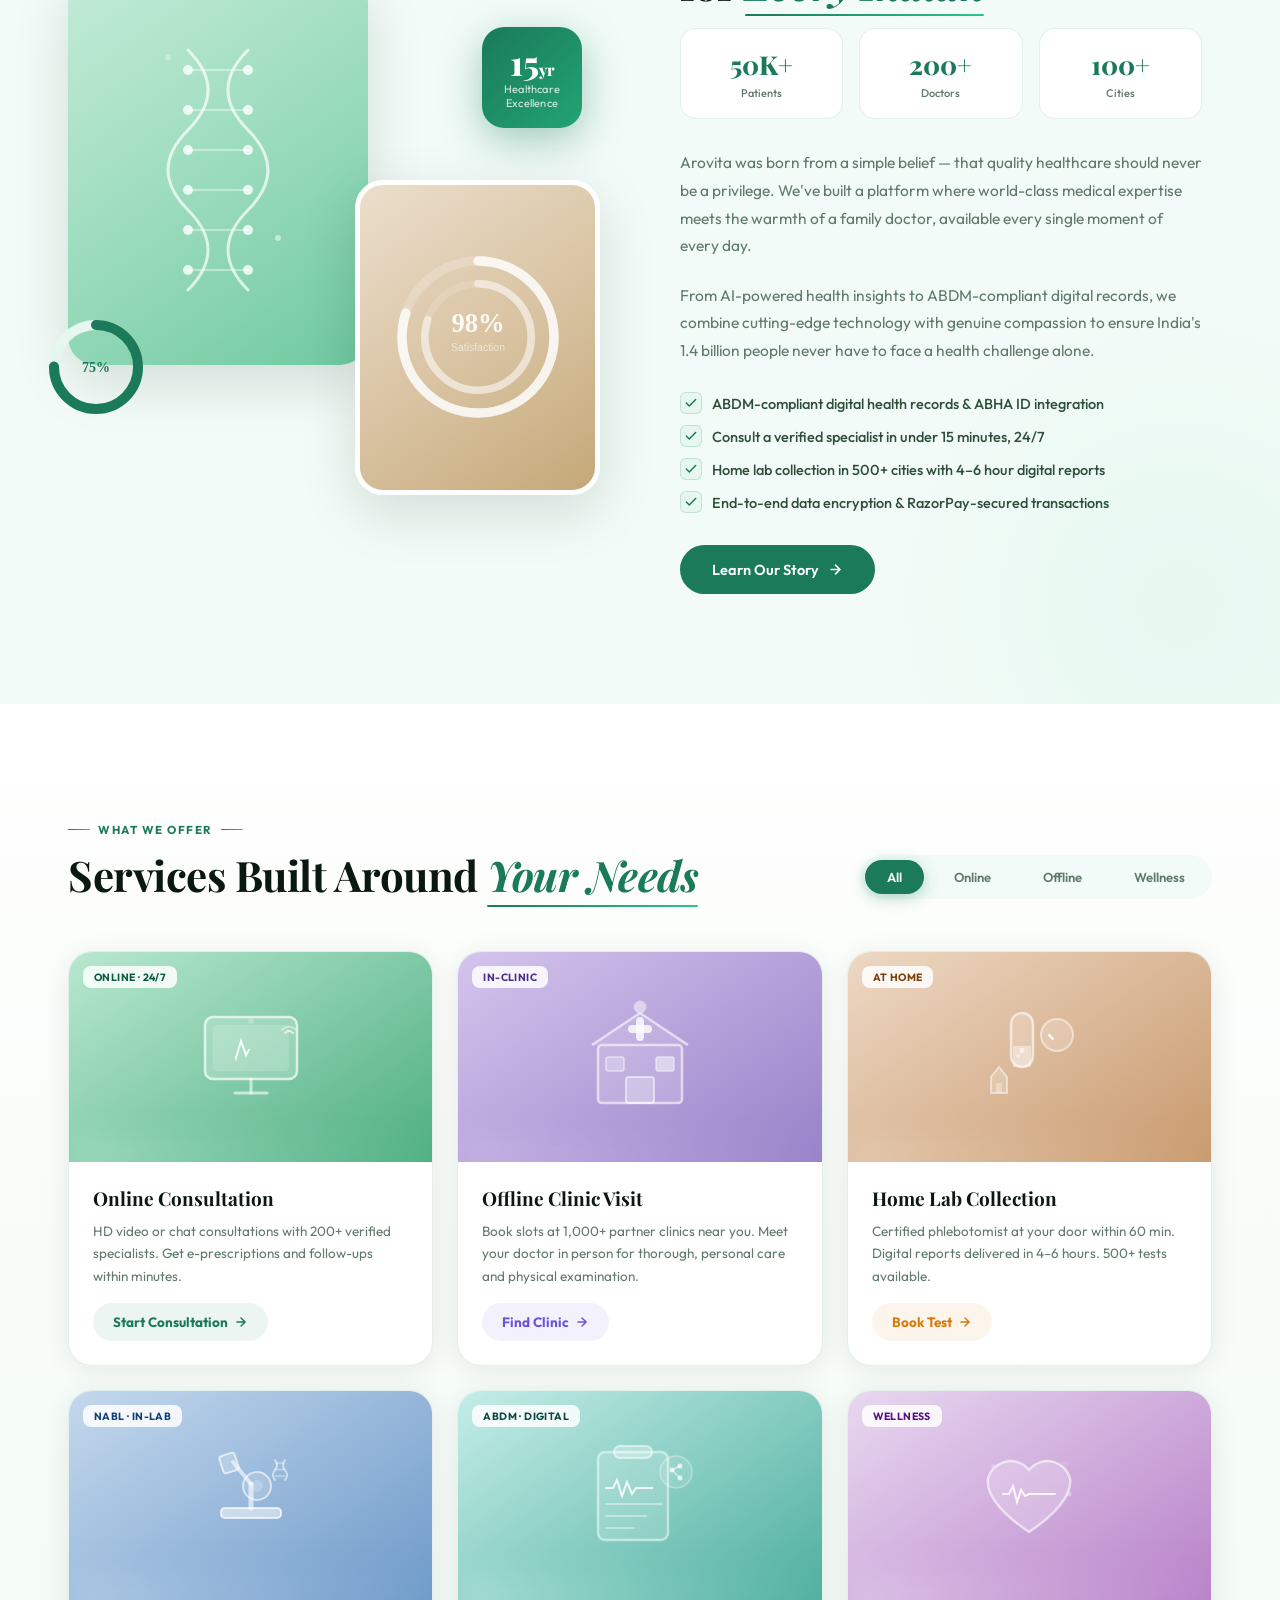
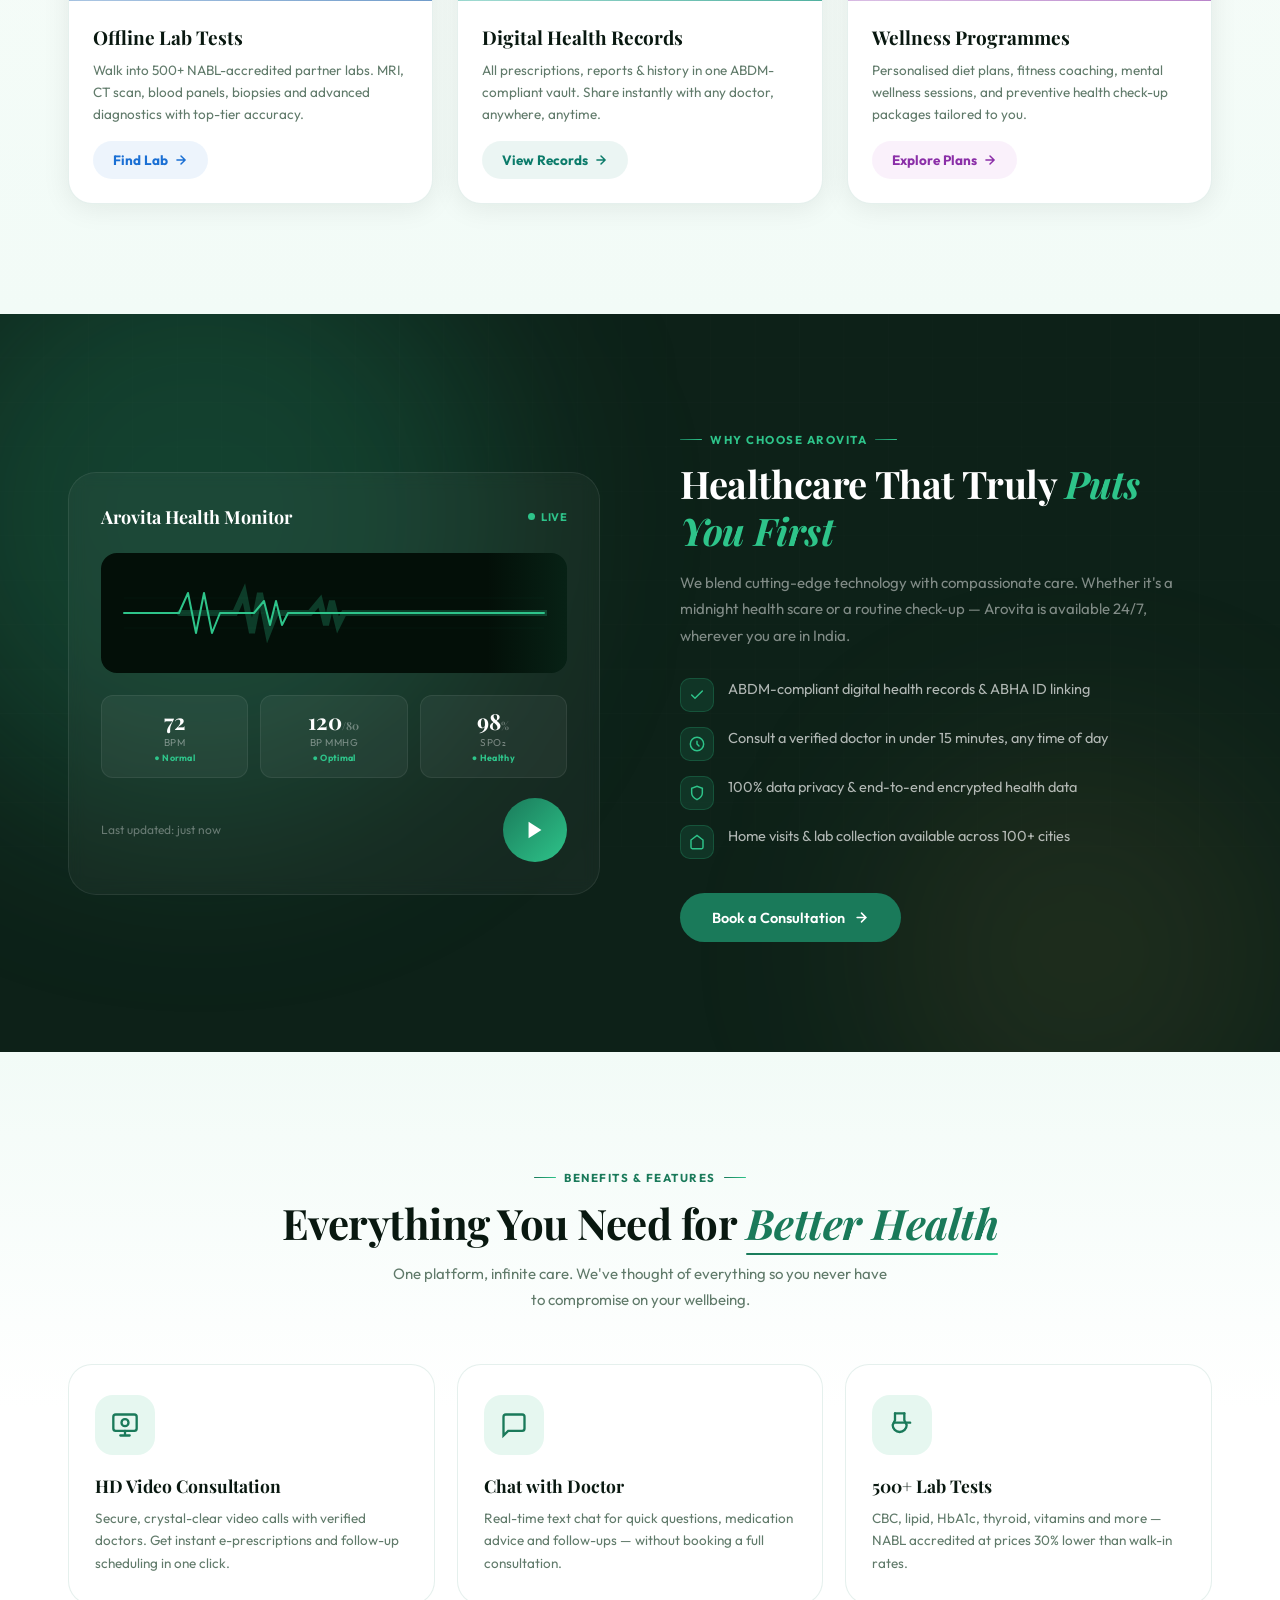
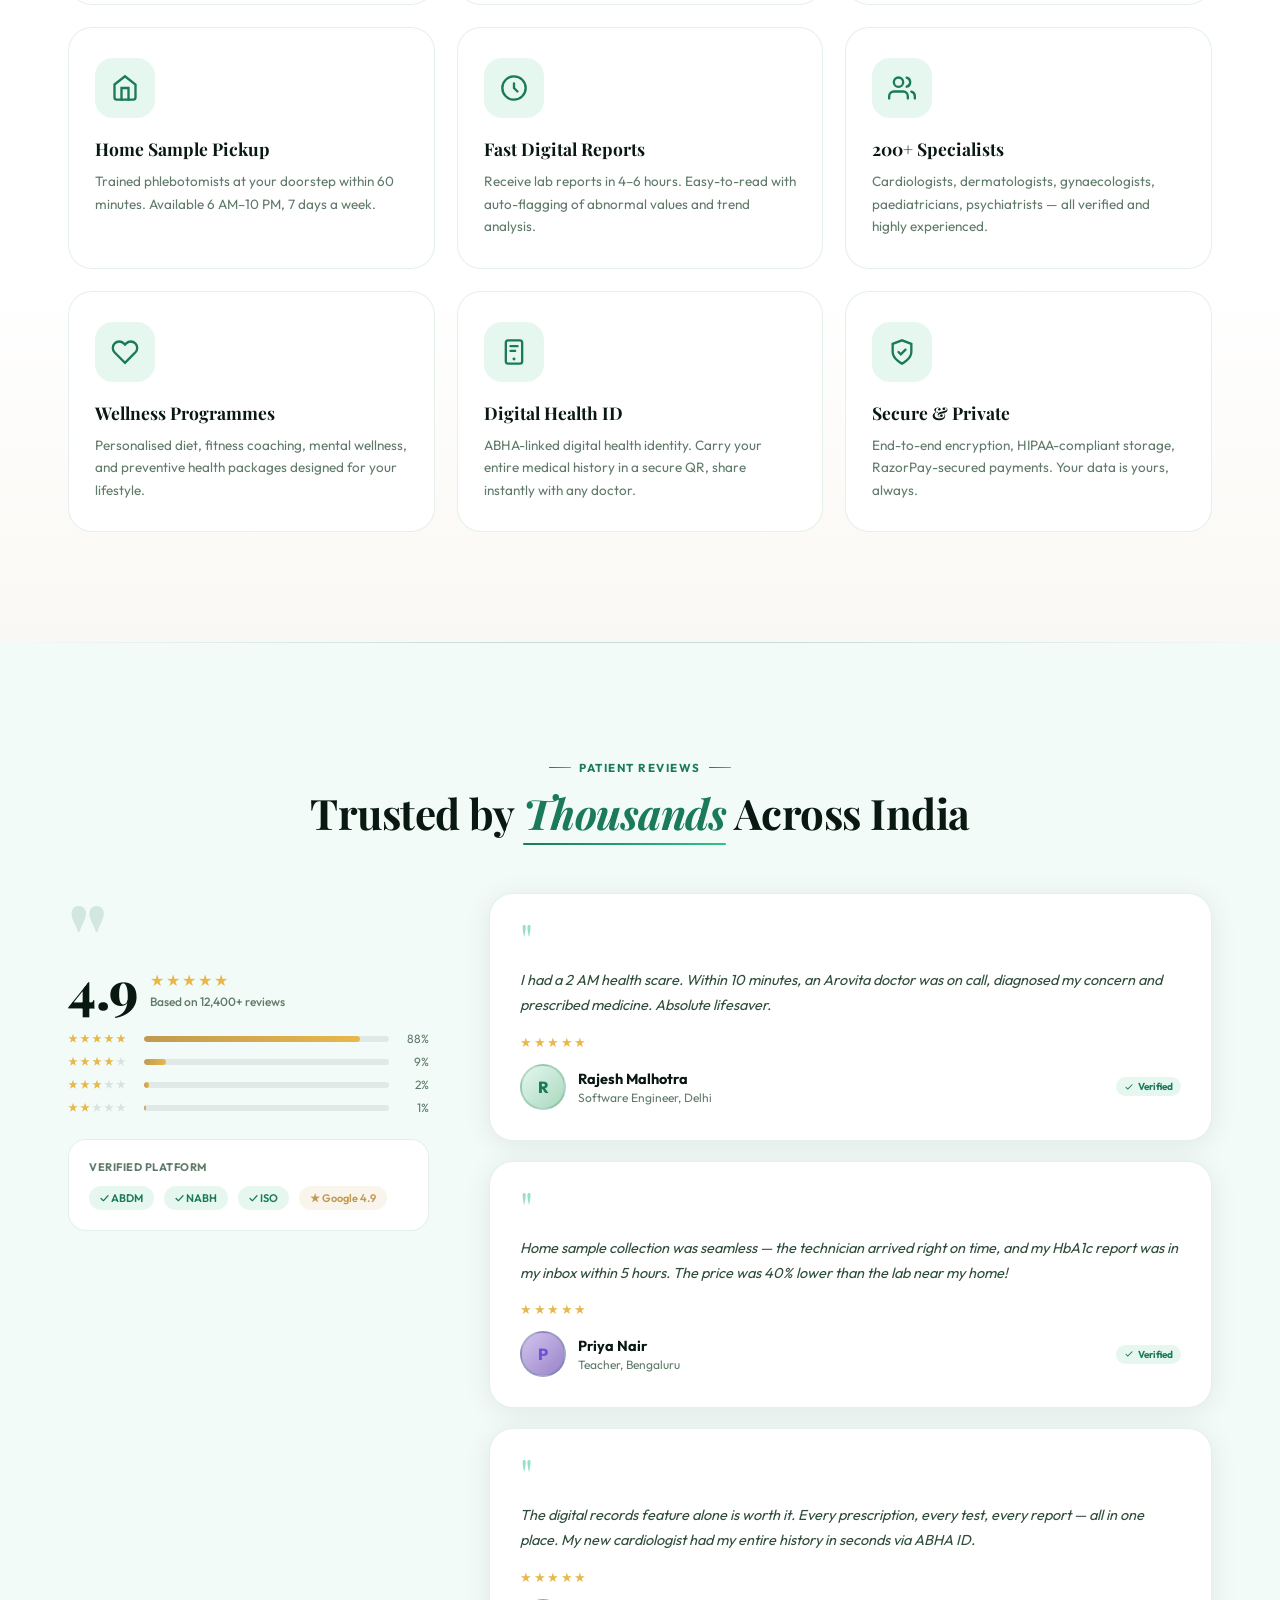
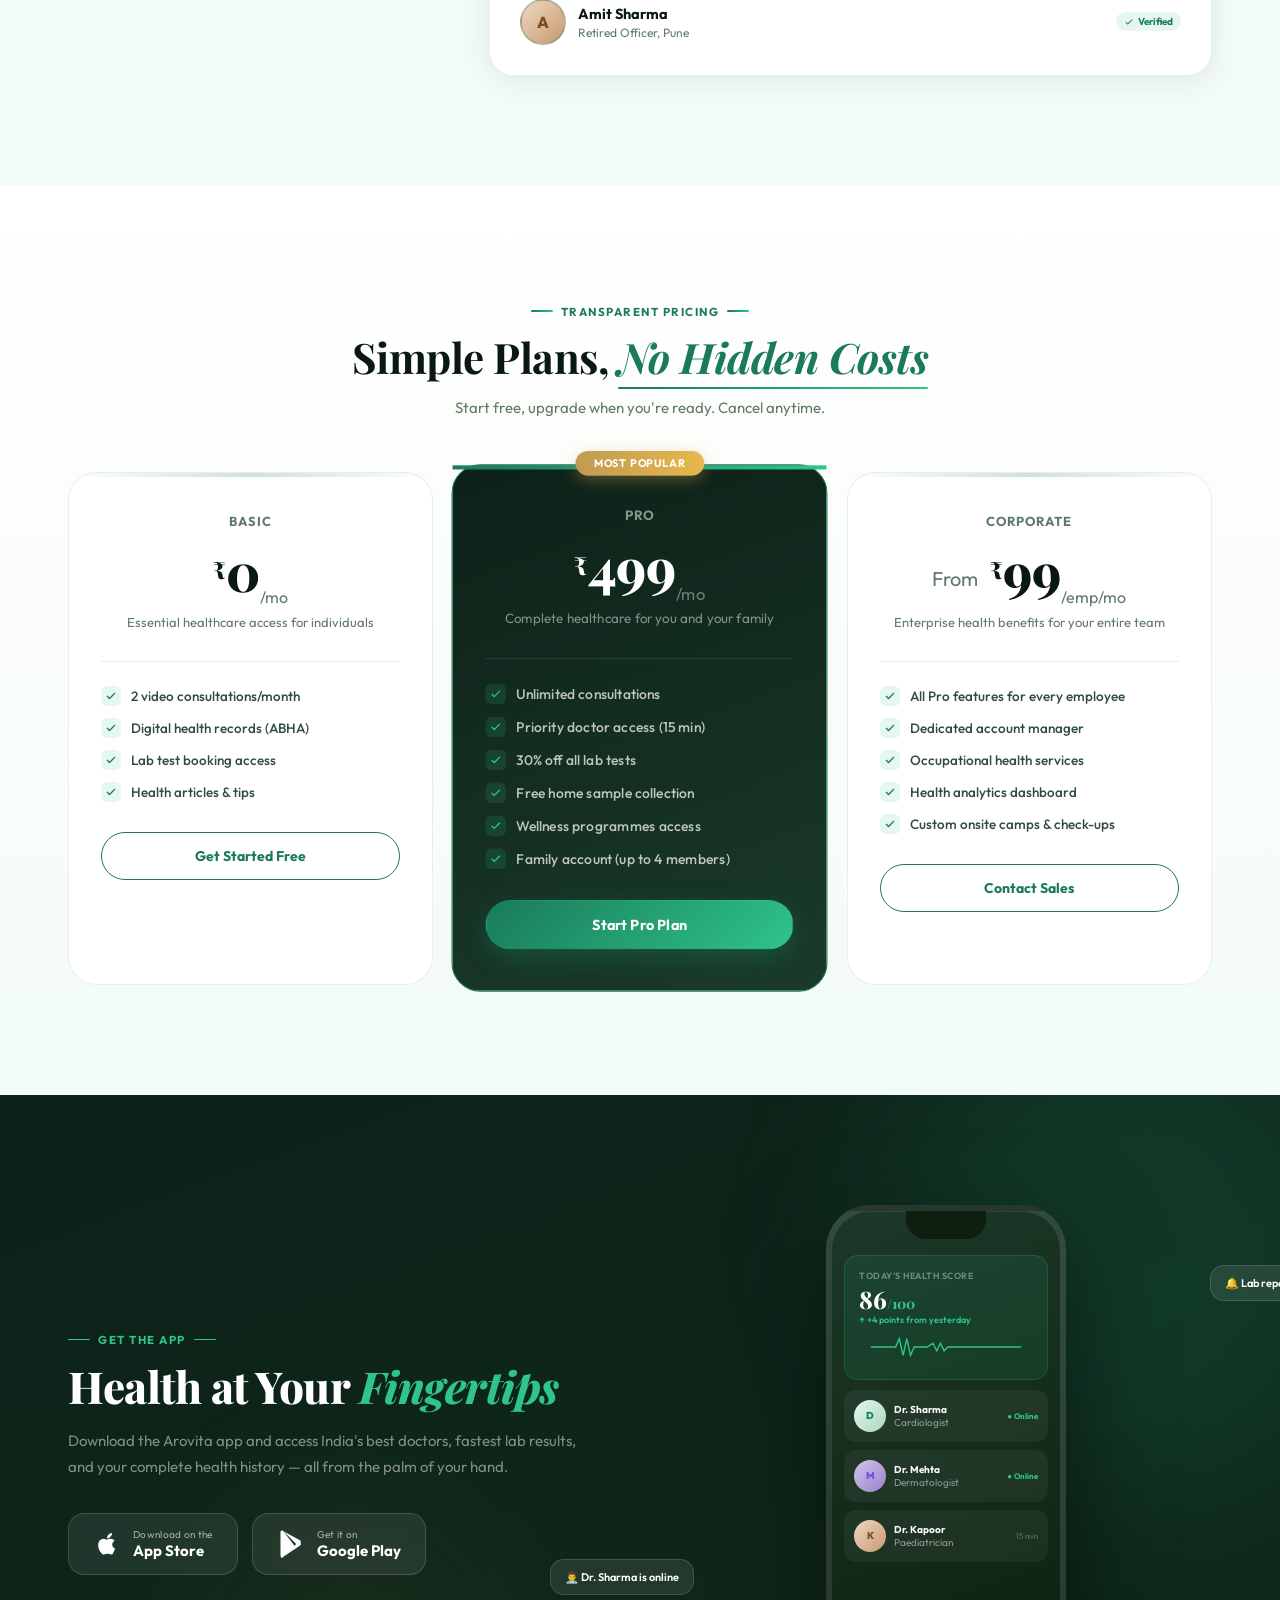
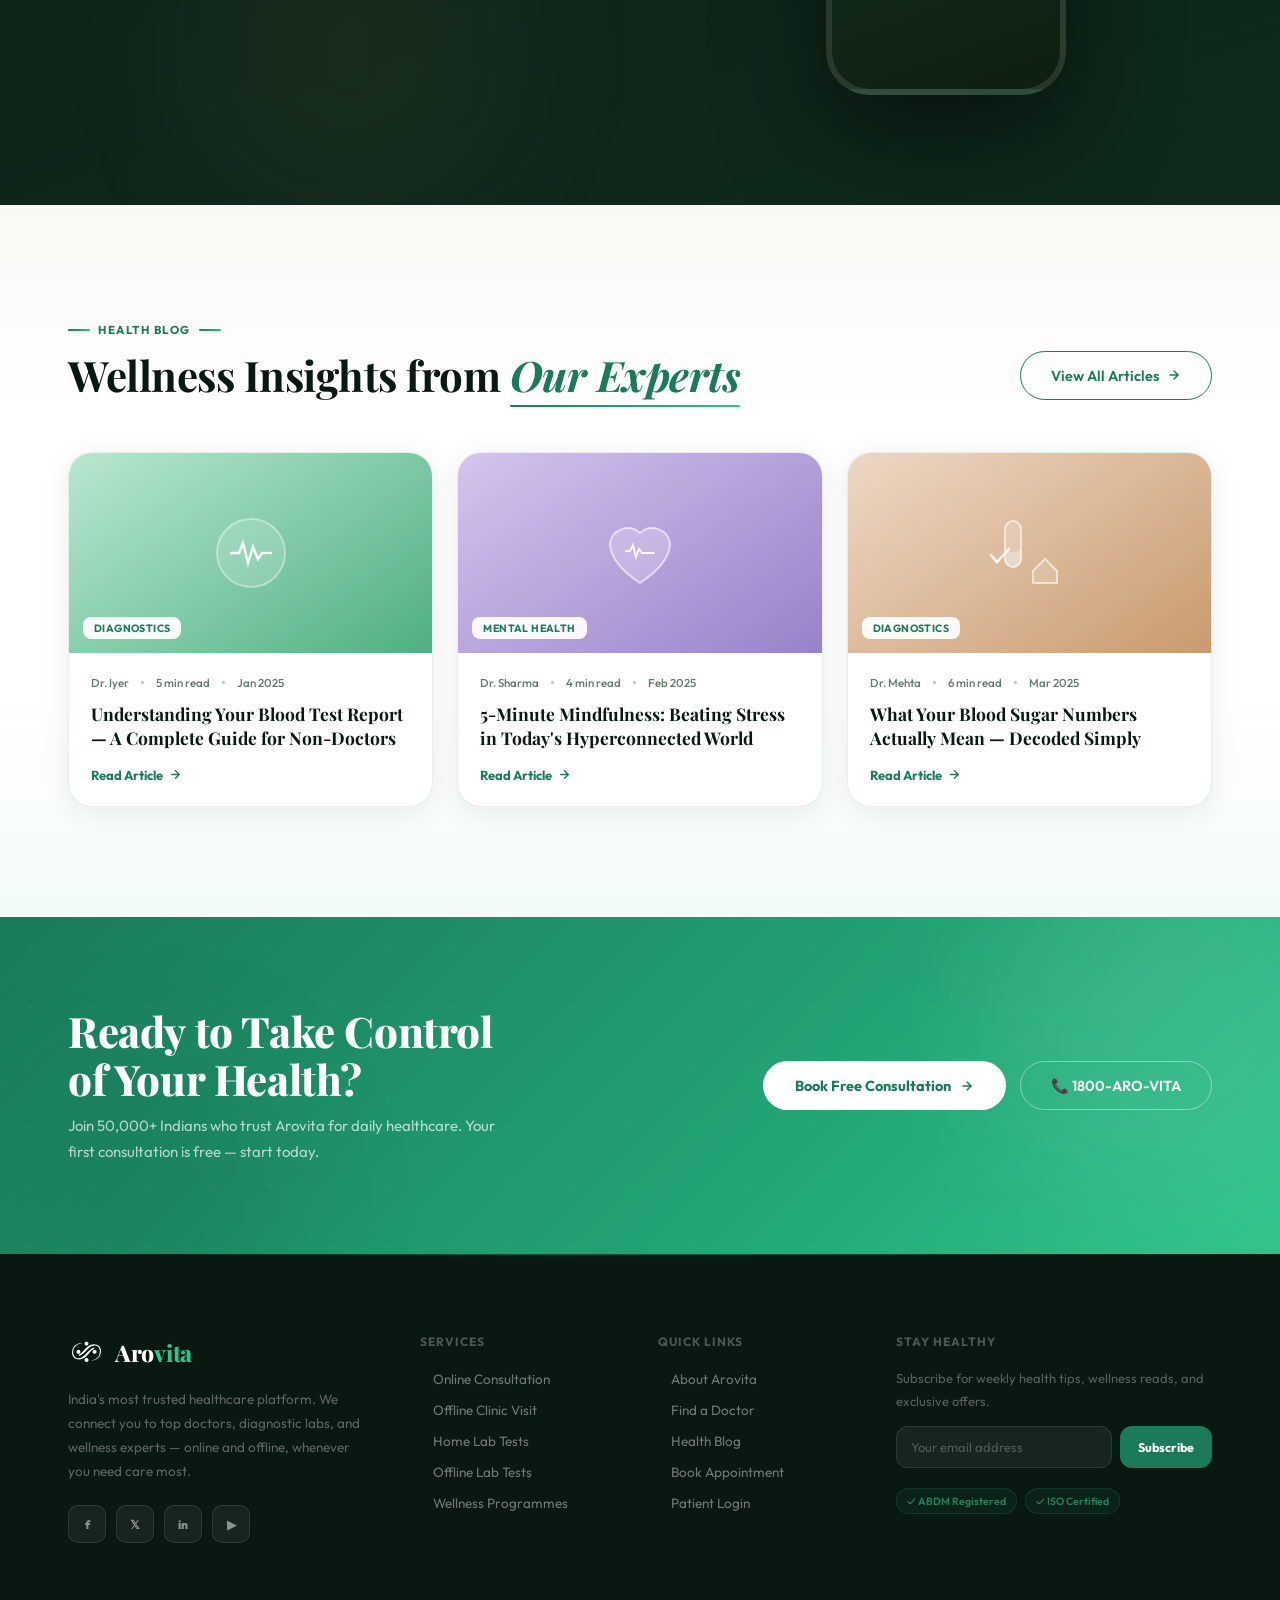
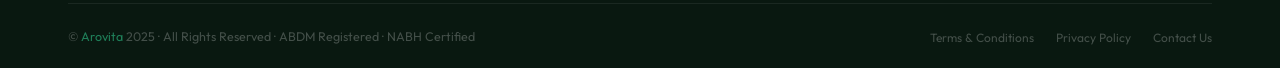
==== commit 272853cd: "Final design submit" ====
--- a/index.html
+++ b/index.html
@@ -357,7 +357,7 @@
 /* ===================== PRICING ===================== */
 .pricing{padding:110px 0;background:linear-gradient(180deg,#fff 0%,#FAFDF9 50%,var(--gxp) 100%)}
 .price-grid2{display:grid;grid-template-columns:repeat(3,1fr);gap:24px;margin-top:52px}
-.pc{border-radius:28px;padding:40px 32px;border:1.5px solid var(--border);text-align:center;position:relative;transition:all .3s;background:white;overflow:hidden}
+.pc{border-radius:28px;padding:40px 32px;border:1.5px solid var(--border);text-align:center;position:relative;transition:all .3s;background:white;overflow:visible}
 .pc::before{content:'';position:absolute;top:0;left:0;right:0;height:4px;background:linear-gradient(90deg,transparent,var(--border2),transparent);transition:background .3s}
 .pc:hover{border-color:var(--border2);transform:translateY(-8px);box-shadow:var(--sh-lg)}
 .pc.feat{background:linear-gradient(160deg,var(--dark2) 0%,#1a3a2a 100%);border-color:var(--g);transform:scale(1.03)}
@@ -1949,7 +1949,7 @@
     <div class="footer-grid">
       <div>
         <div class="footer-logo">
-          <img src="logoPoppins.svg" alt="Arovita" width="36" height="36">
+          <img src="logoPoppins-white.svg" alt="Arovita" width="36" height="36">
           <span class="footer-brand">Aro<span>vita</span></span>
         </div>
         <p class="footer-desc">India's most trusted healthcare platform. We connect you to top doctors, diagnostic labs, and wellness experts — online and offline, whenever you need care most.</p>
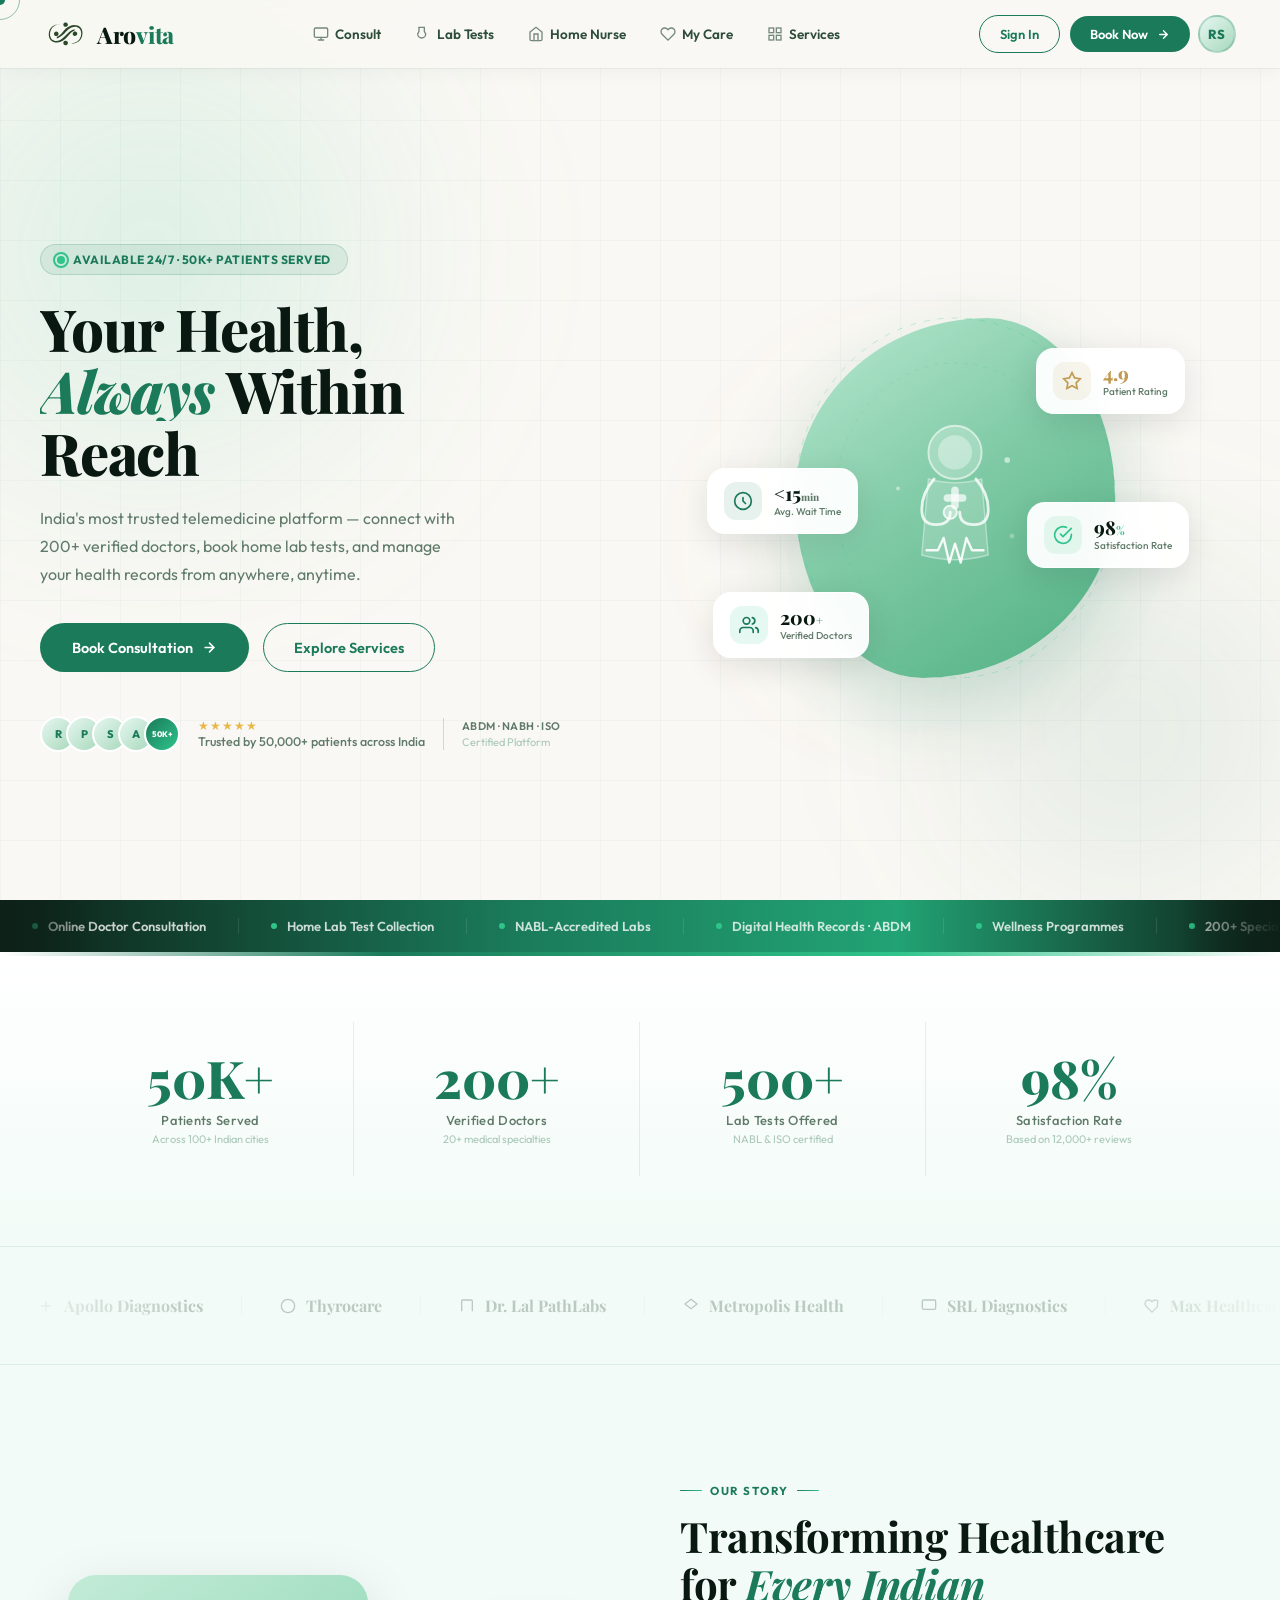
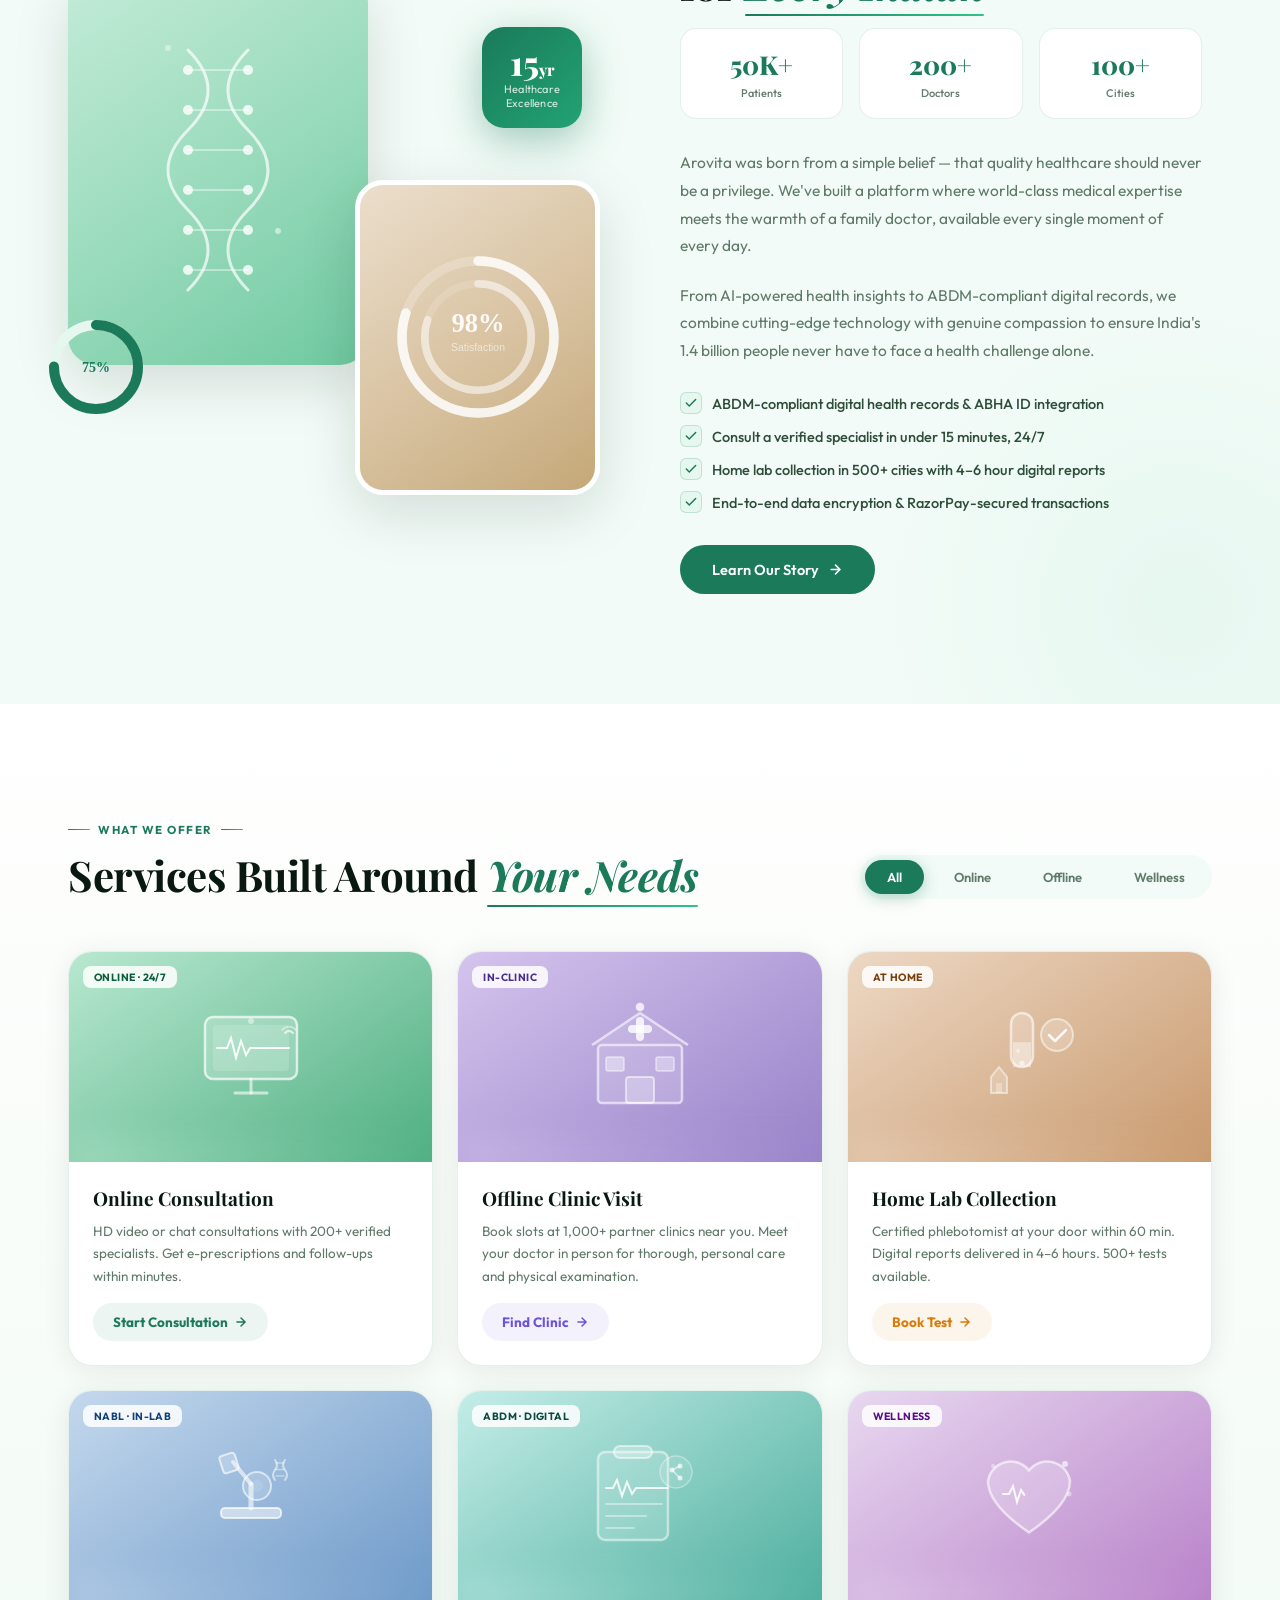
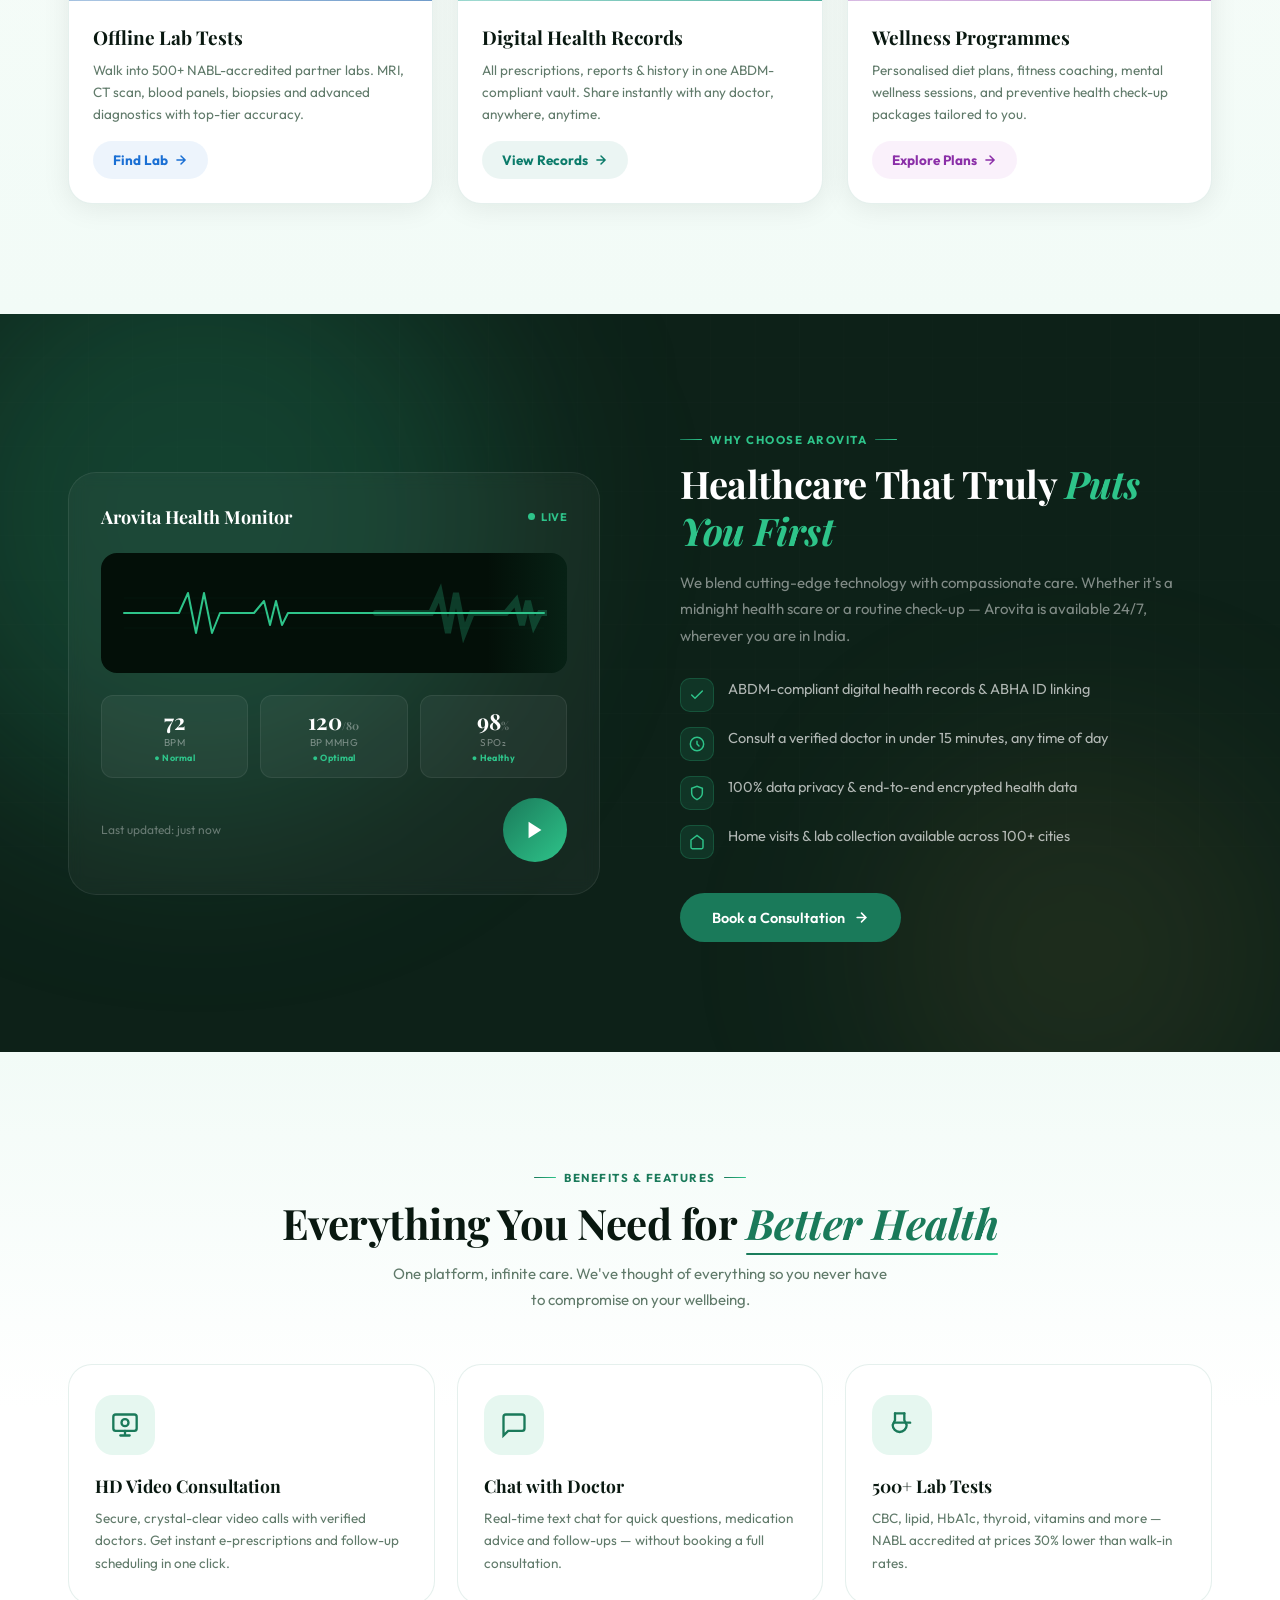
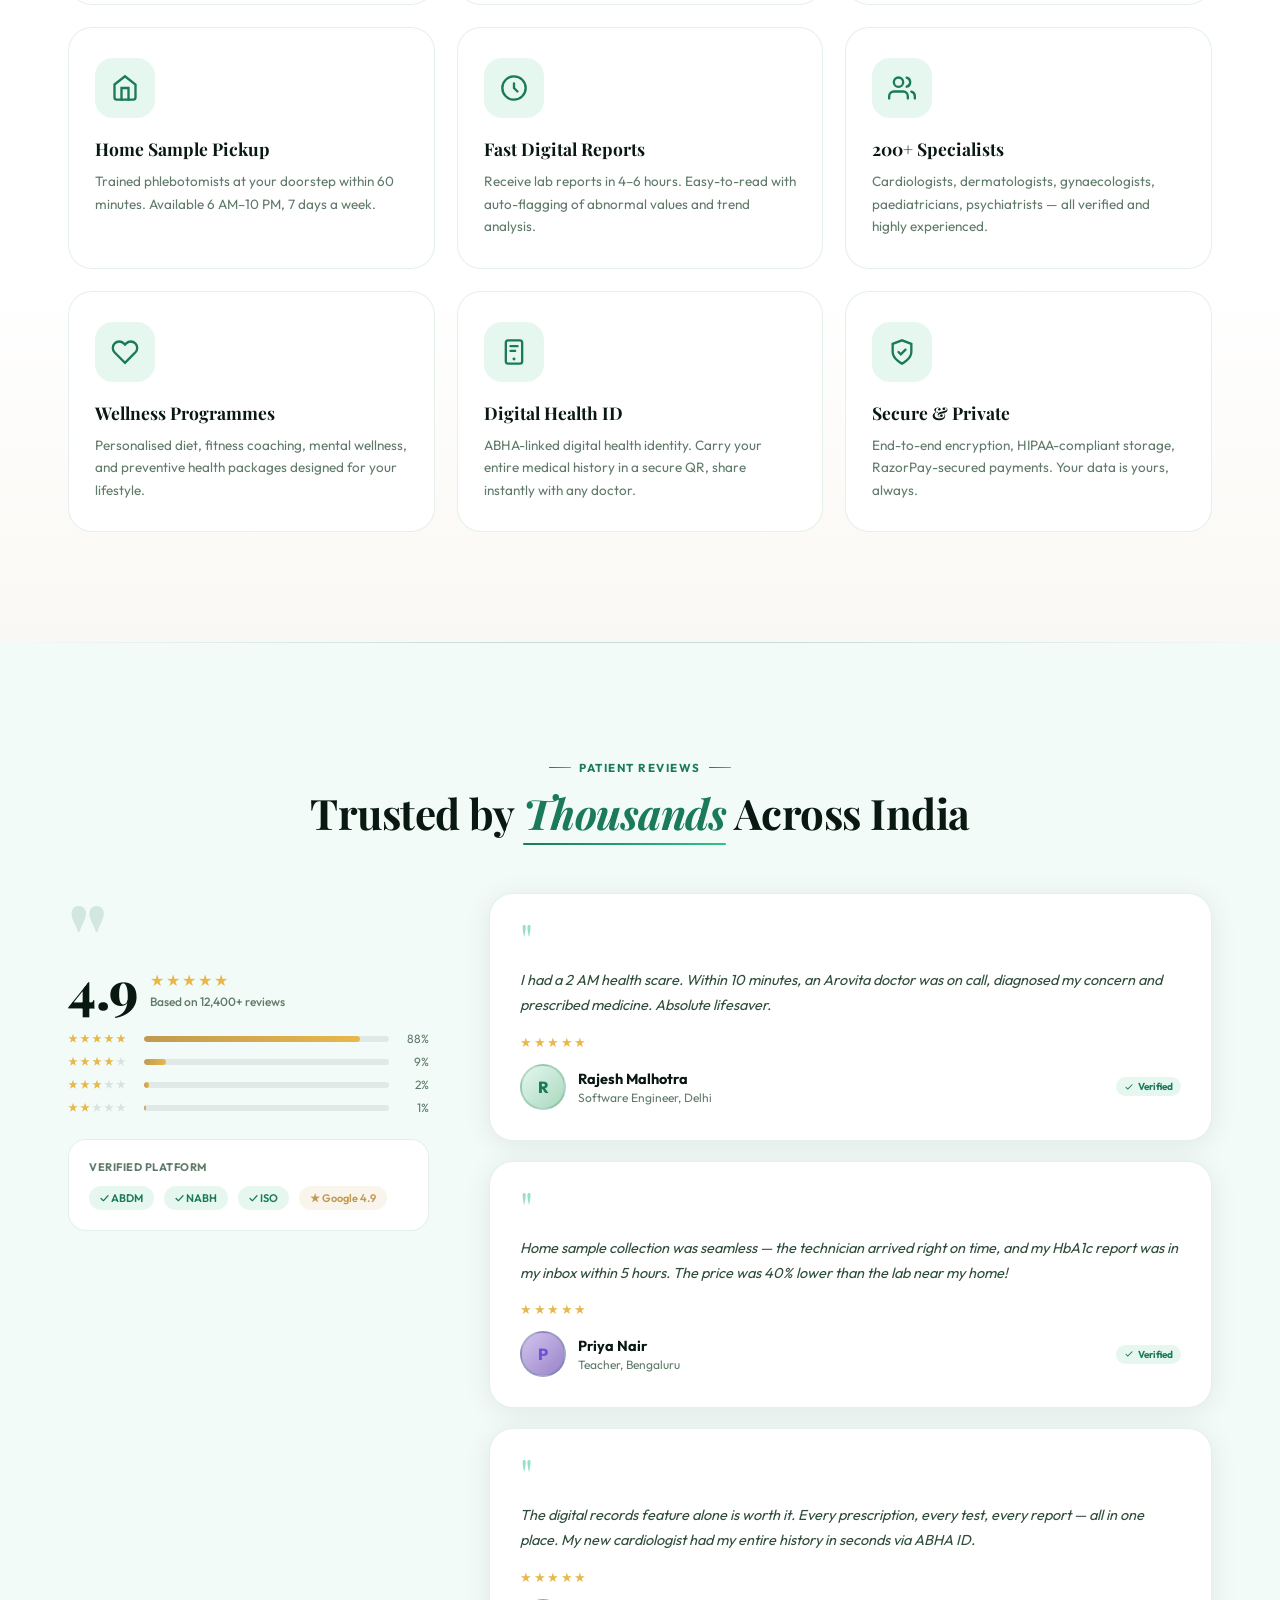
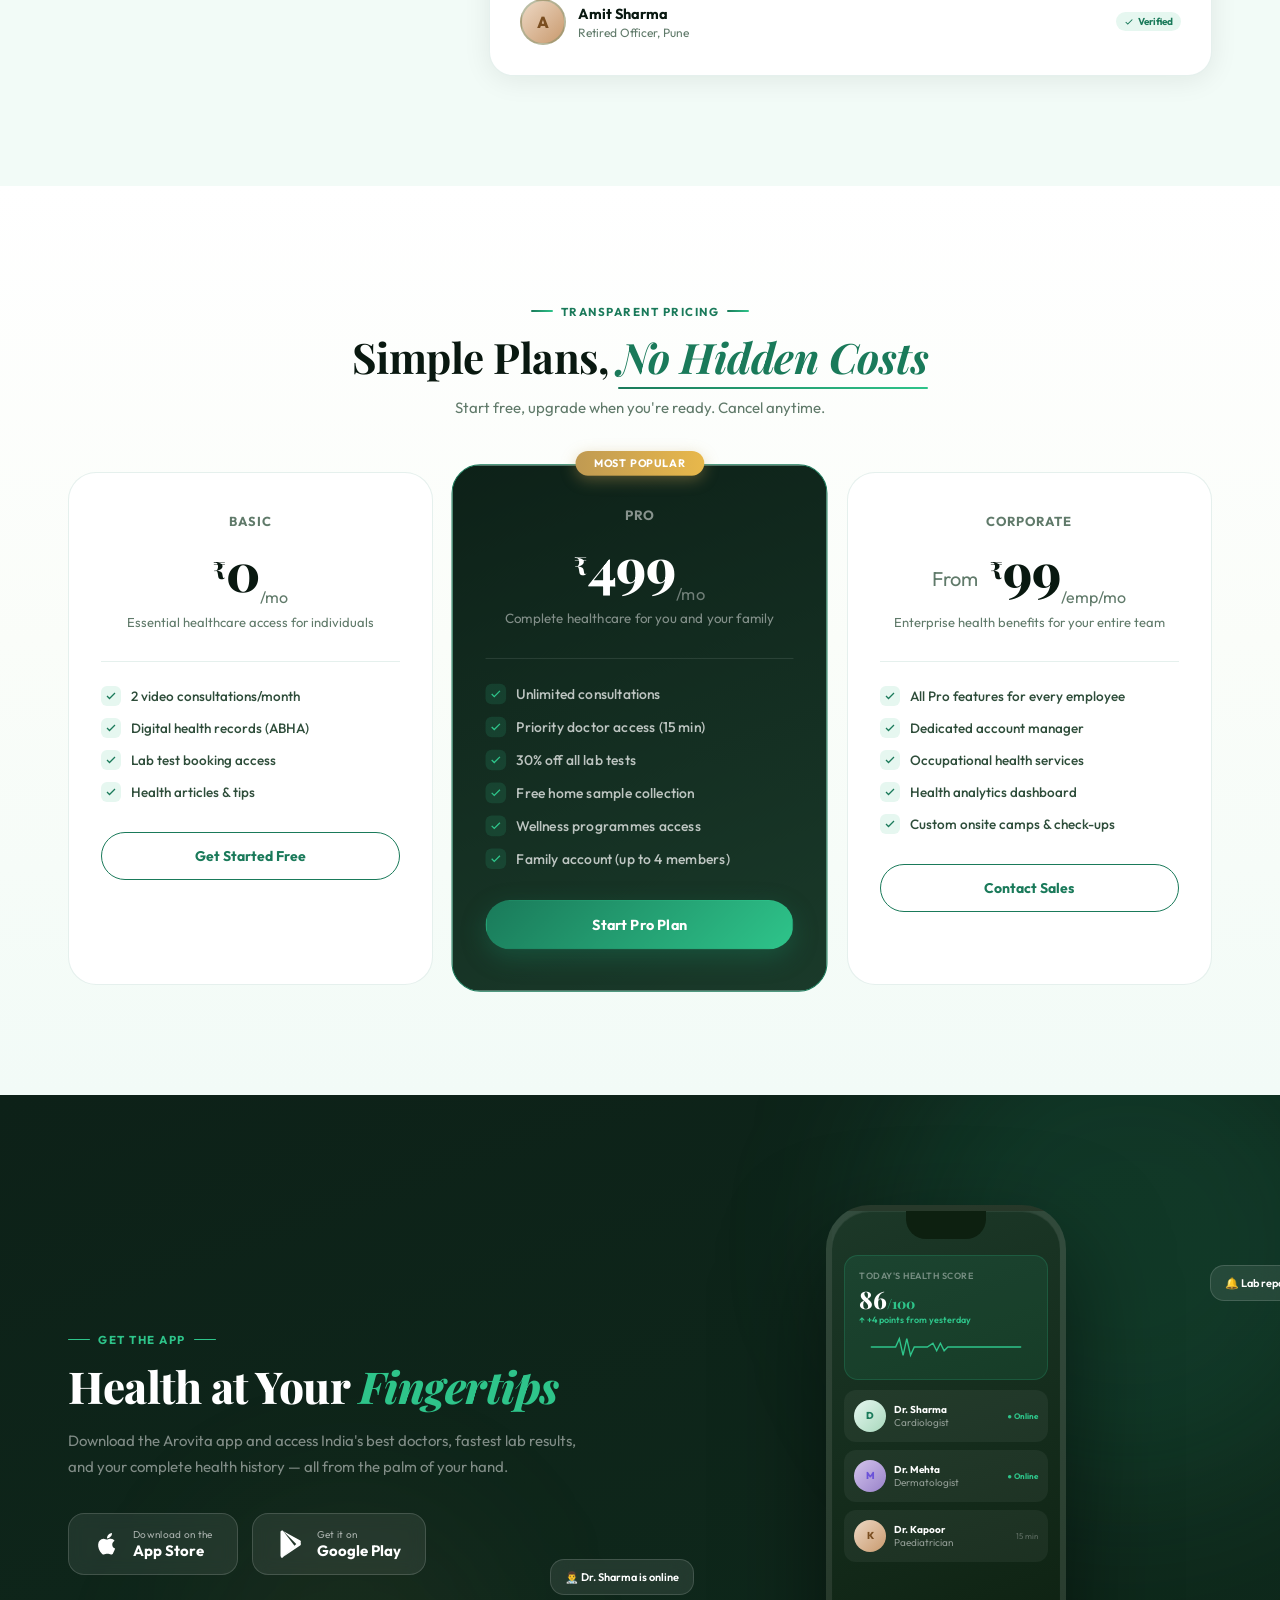
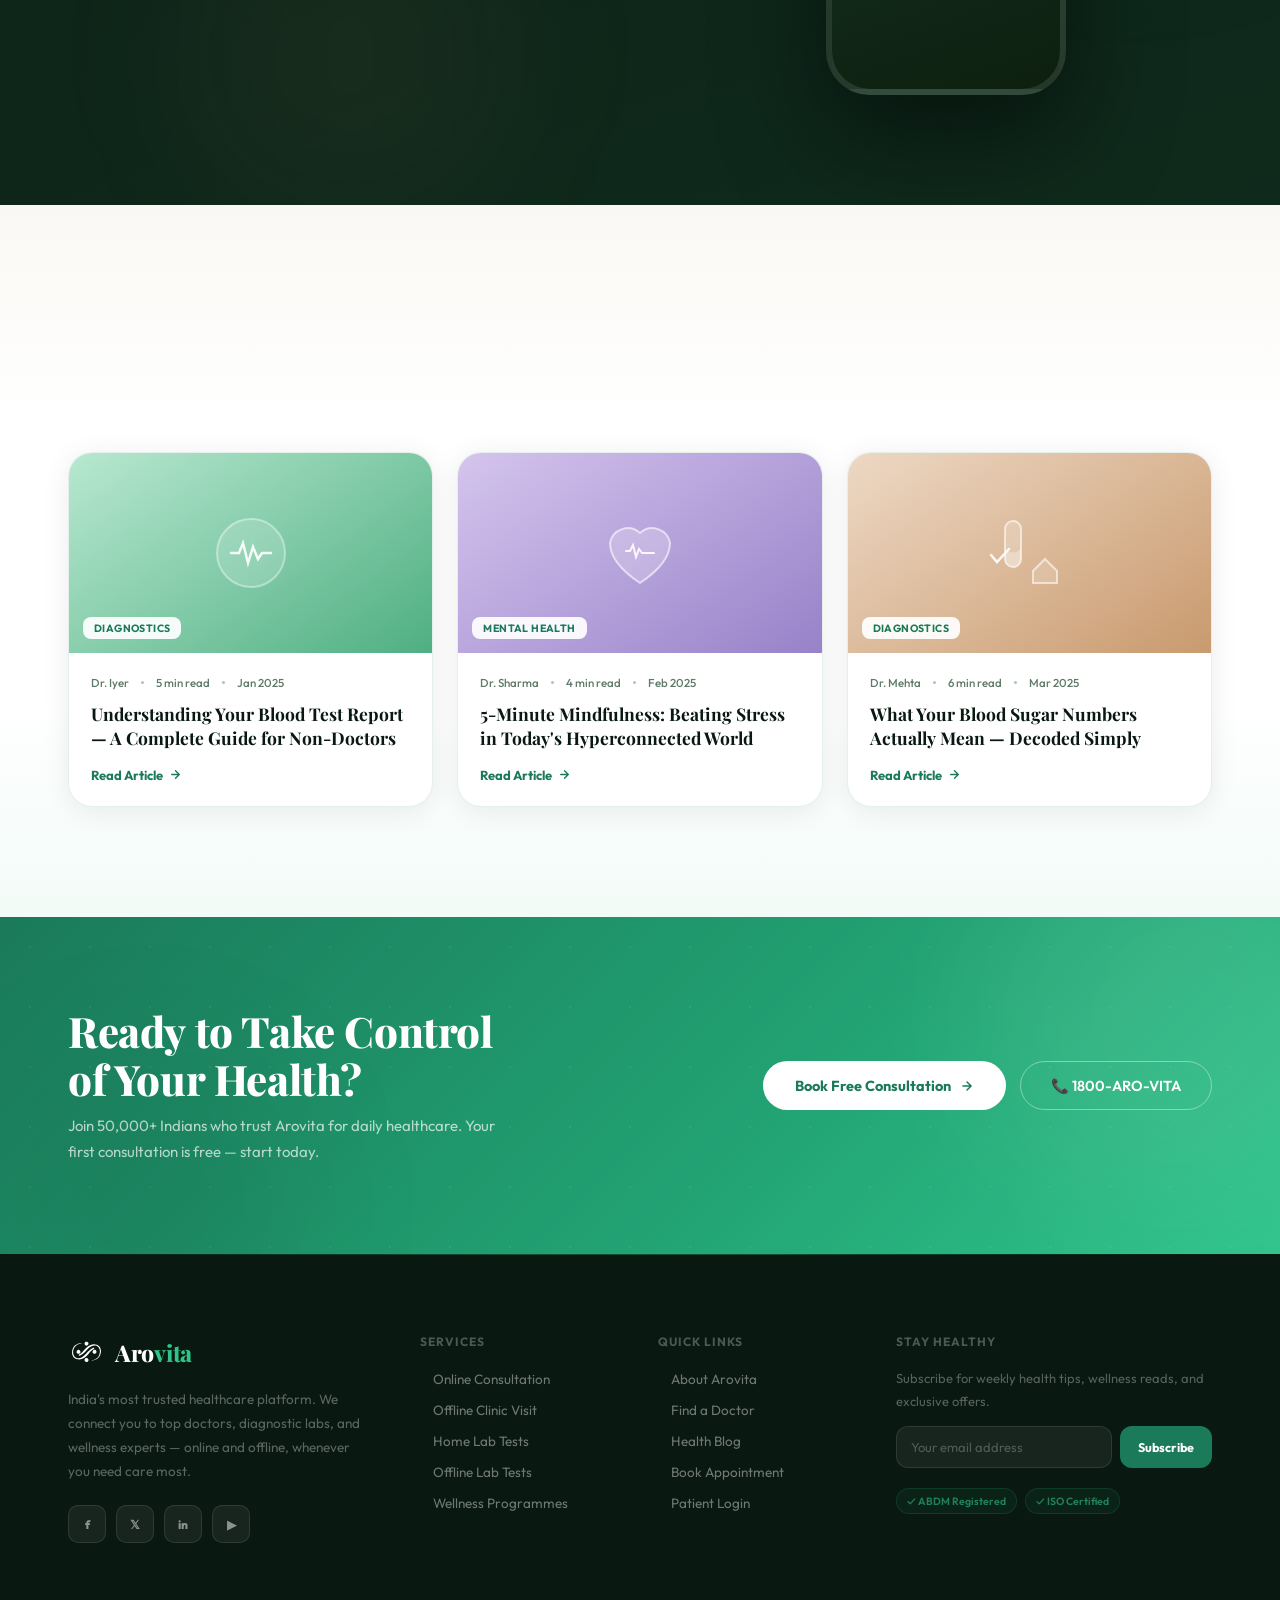
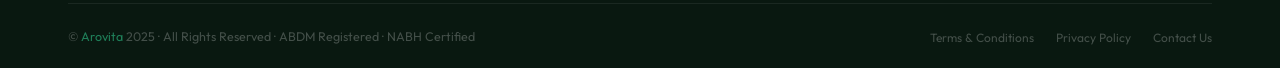
==== commit bc4a9299: "Card fix" ====
--- a/index.html
+++ b/index.html
@@ -358,10 +358,10 @@
 .pricing{padding:110px 0;background:linear-gradient(180deg,#fff 0%,#FAFDF9 50%,var(--gxp) 100%)}
 .price-grid2{display:grid;grid-template-columns:repeat(3,1fr);gap:24px;margin-top:52px}
 .pc{border-radius:28px;padding:40px 32px;border:1.5px solid var(--border);text-align:center;position:relative;transition:all .3s;background:white;overflow:visible}
-.pc::before{content:'';position:absolute;top:0;left:0;right:0;height:4px;background:linear-gradient(90deg,transparent,var(--border2),transparent);transition:background .3s}
+.pc::before{content:none}
 .pc:hover{border-color:var(--border2);transform:translateY(-8px);box-shadow:var(--sh-lg)}
 .pc.feat{background:linear-gradient(160deg,var(--dark2) 0%,#1a3a2a 100%);border-color:var(--g);transform:scale(1.03)}
-.pc.feat::before{background:linear-gradient(90deg,var(--g),var(--gl))}
+.pc.feat::before{content:none}
 .pc.feat:hover{transform:scale(1.03) translateY(-8px)}
 .pc-pop{position:absolute;top:-14px;left:50%;transform:translateX(-50%);background:linear-gradient(90deg,var(--gold),var(--gold2));color:white;padding:5px 18px;border-radius:20px;font-size:10.5px;font-weight:700;text-transform:uppercase;letter-spacing:.6px;white-space:nowrap;box-shadow:0 4px 14px rgba(192,154,82,.4)}
 .pc-name{font-size:13px;font-weight:700;text-transform:uppercase;letter-spacing:1px;color:var(--muted);margin-bottom:16px}
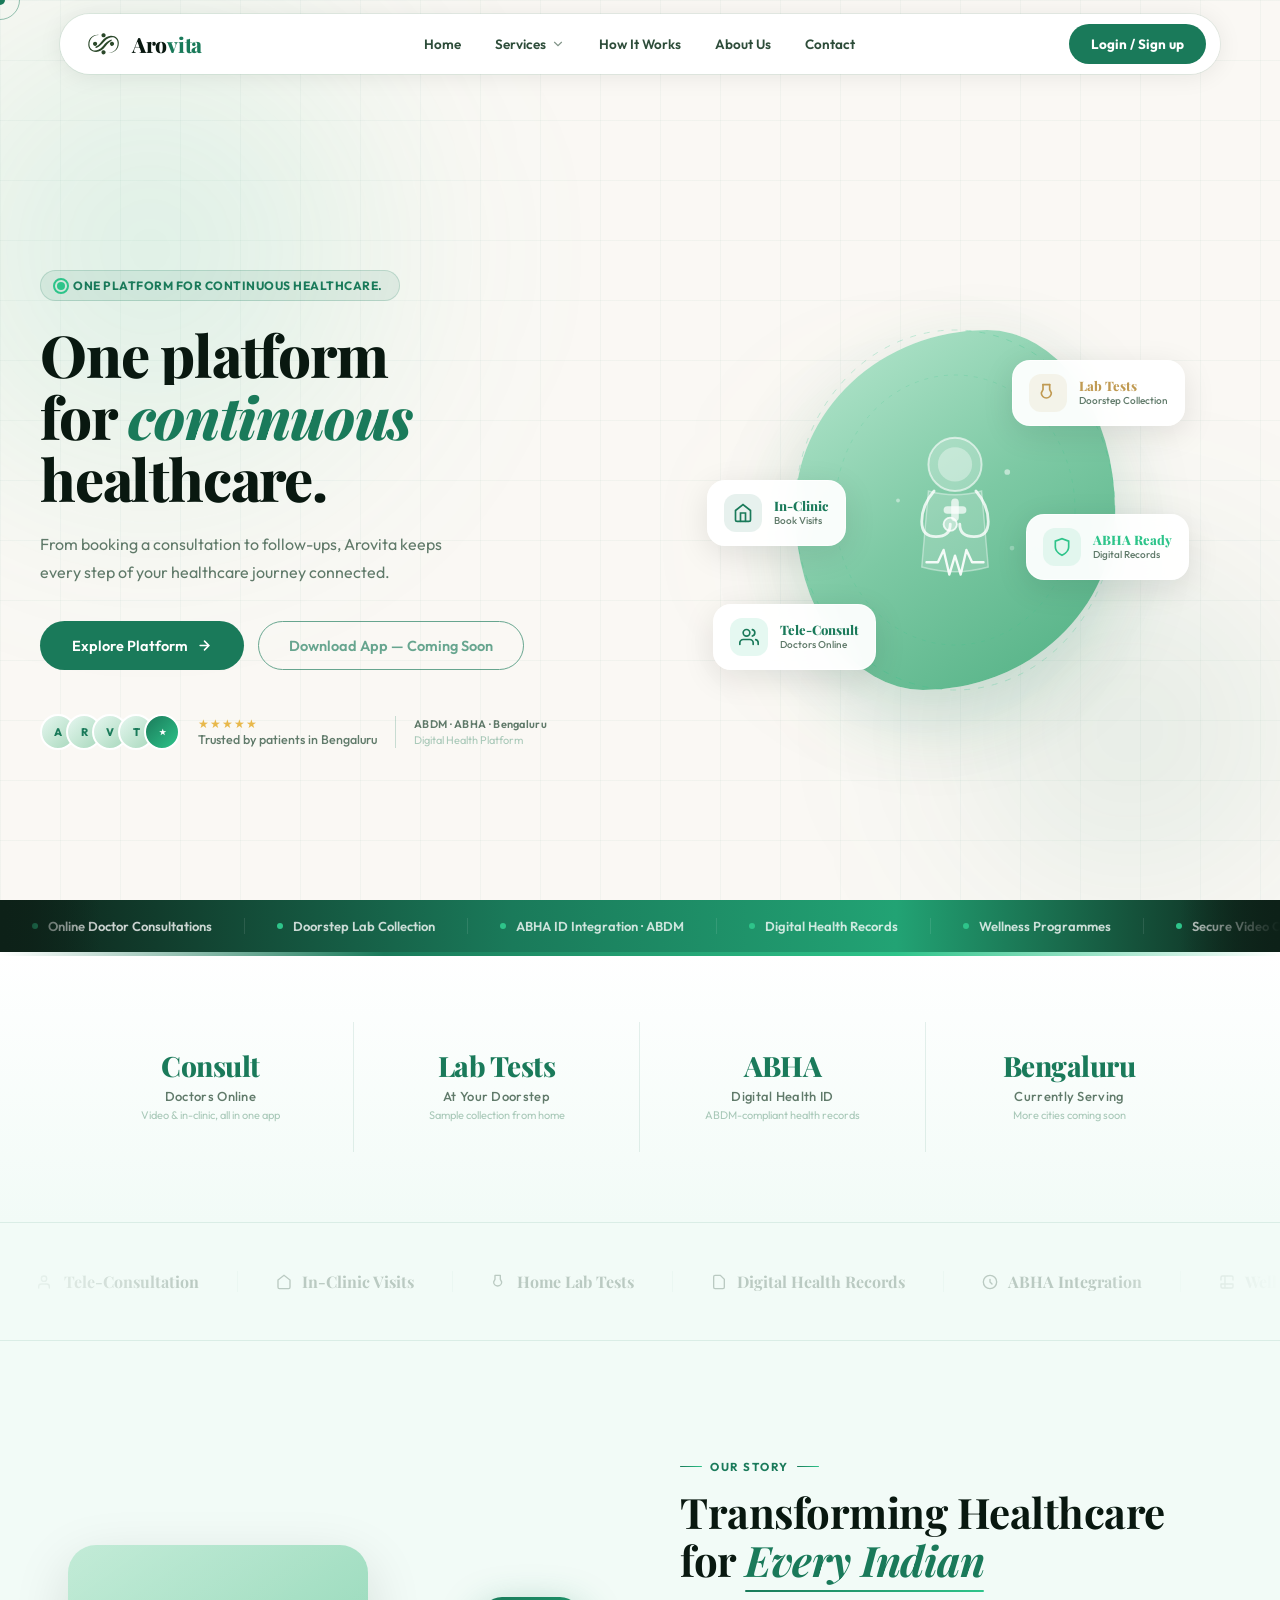
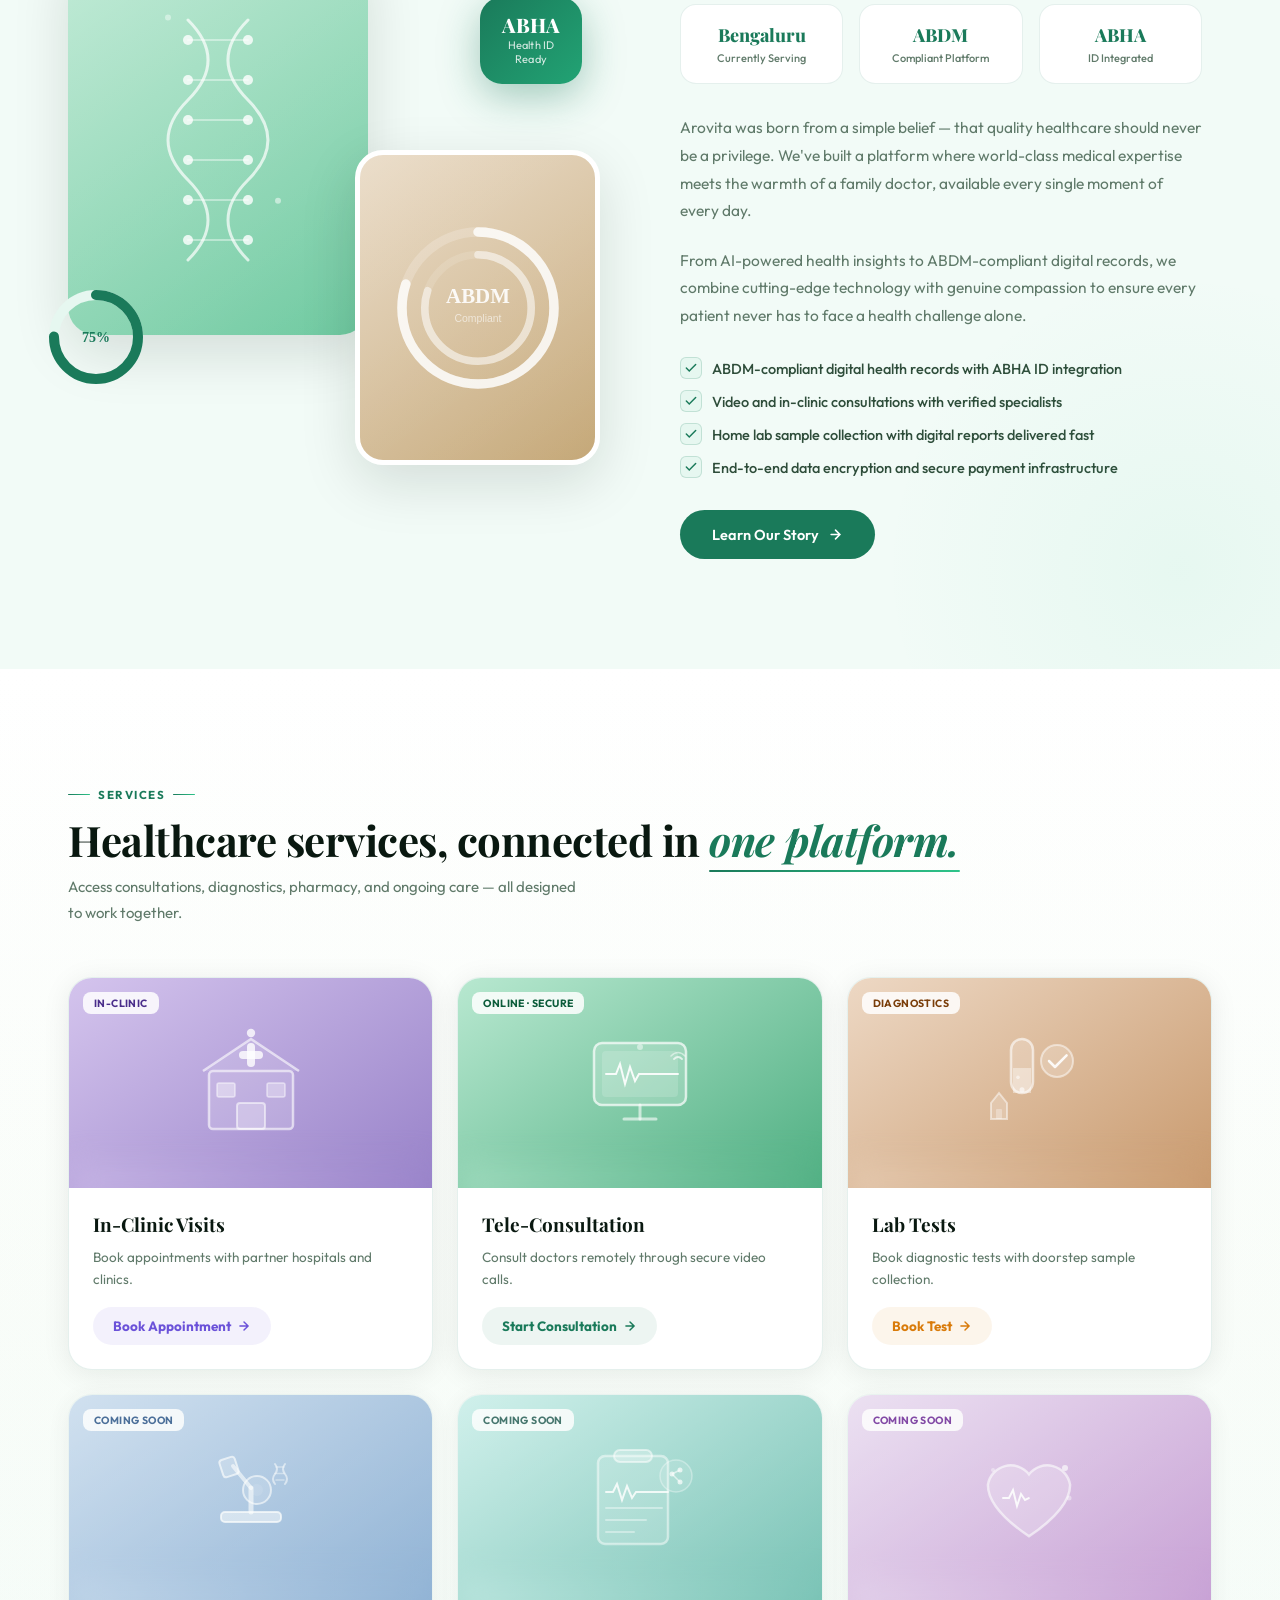
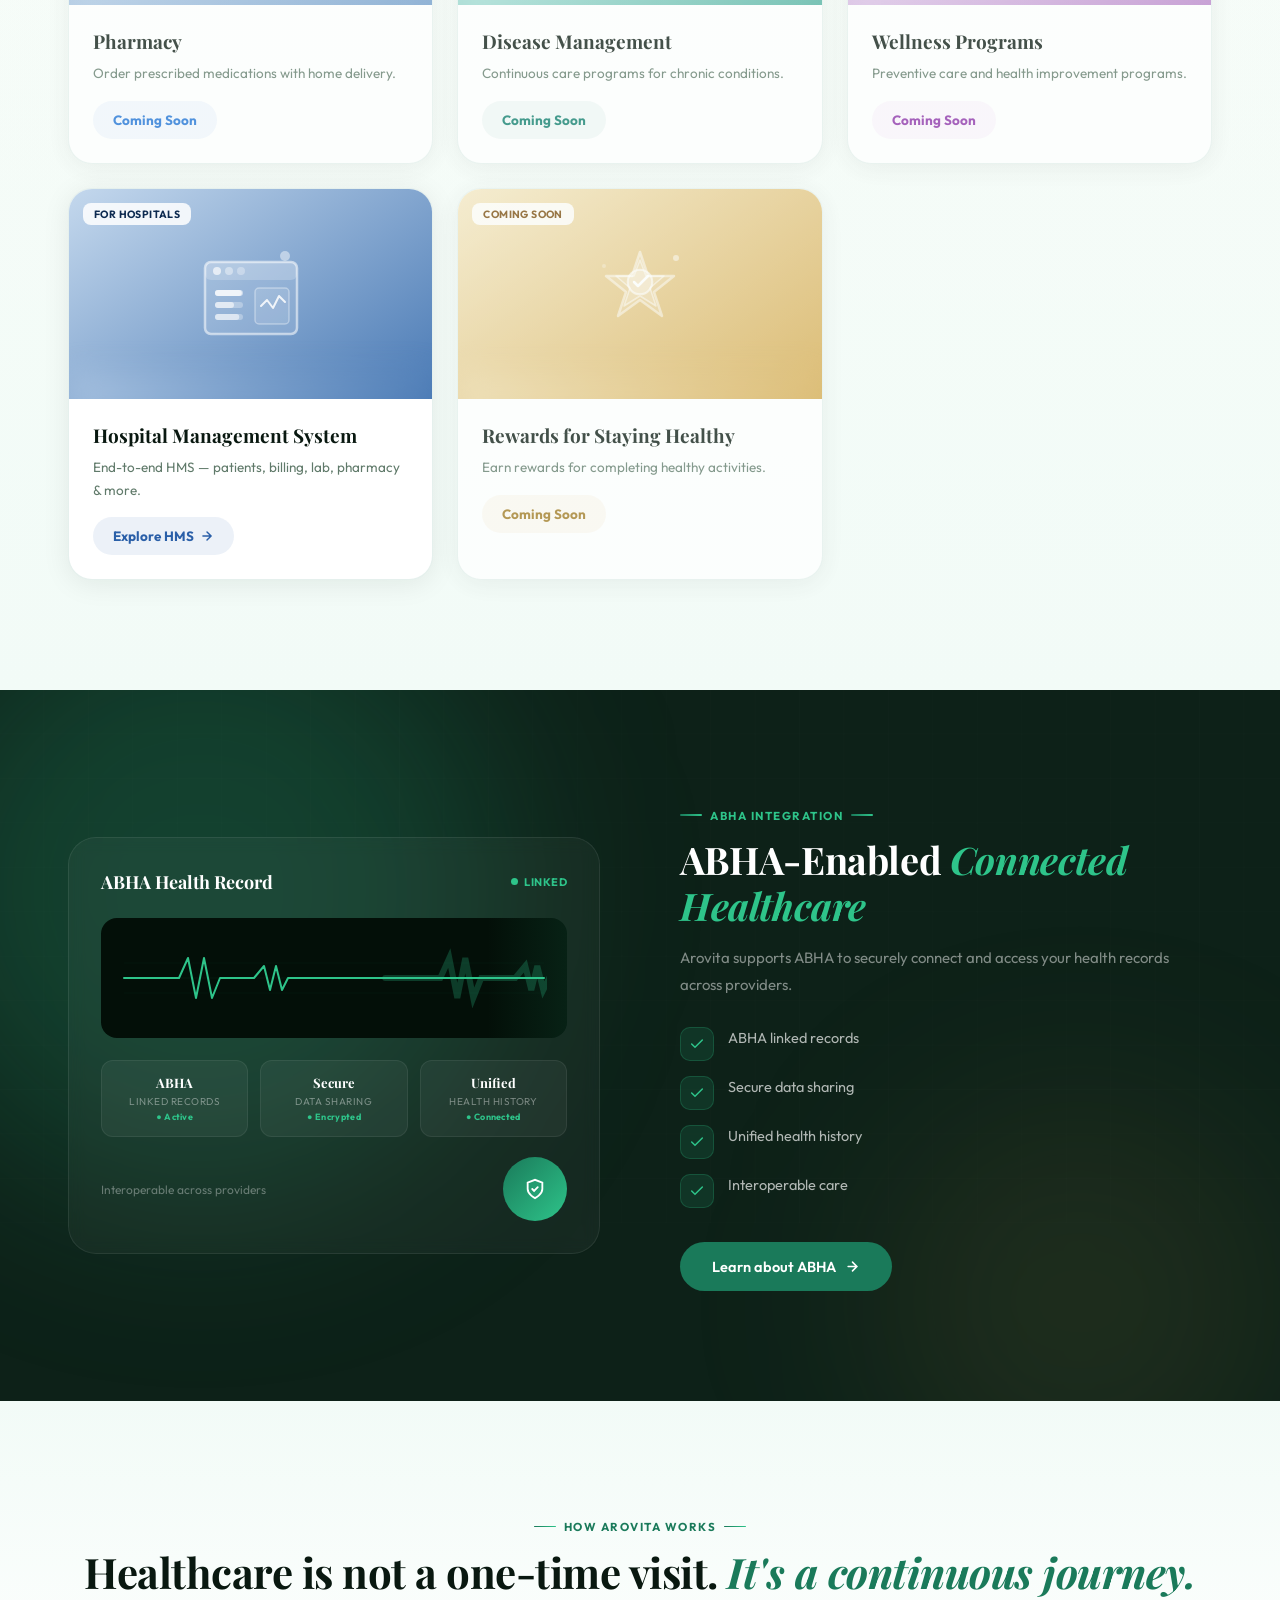
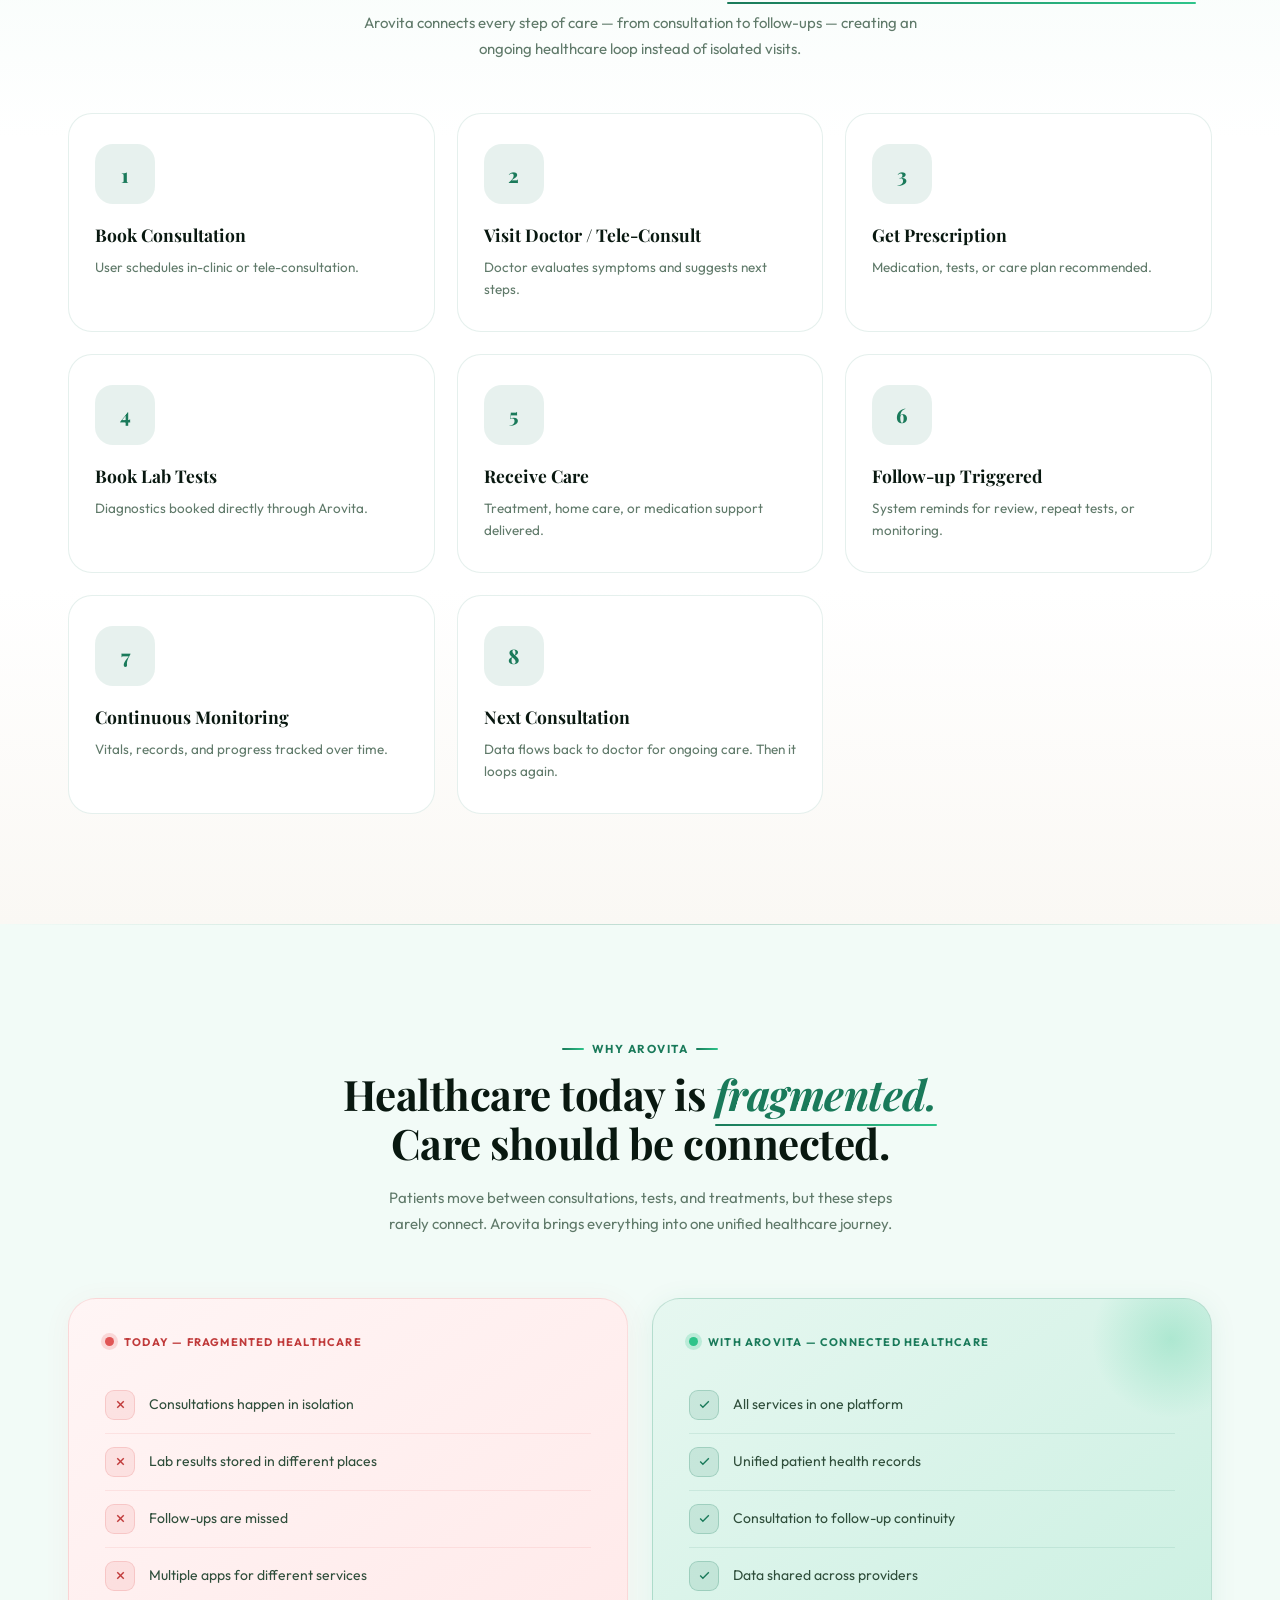
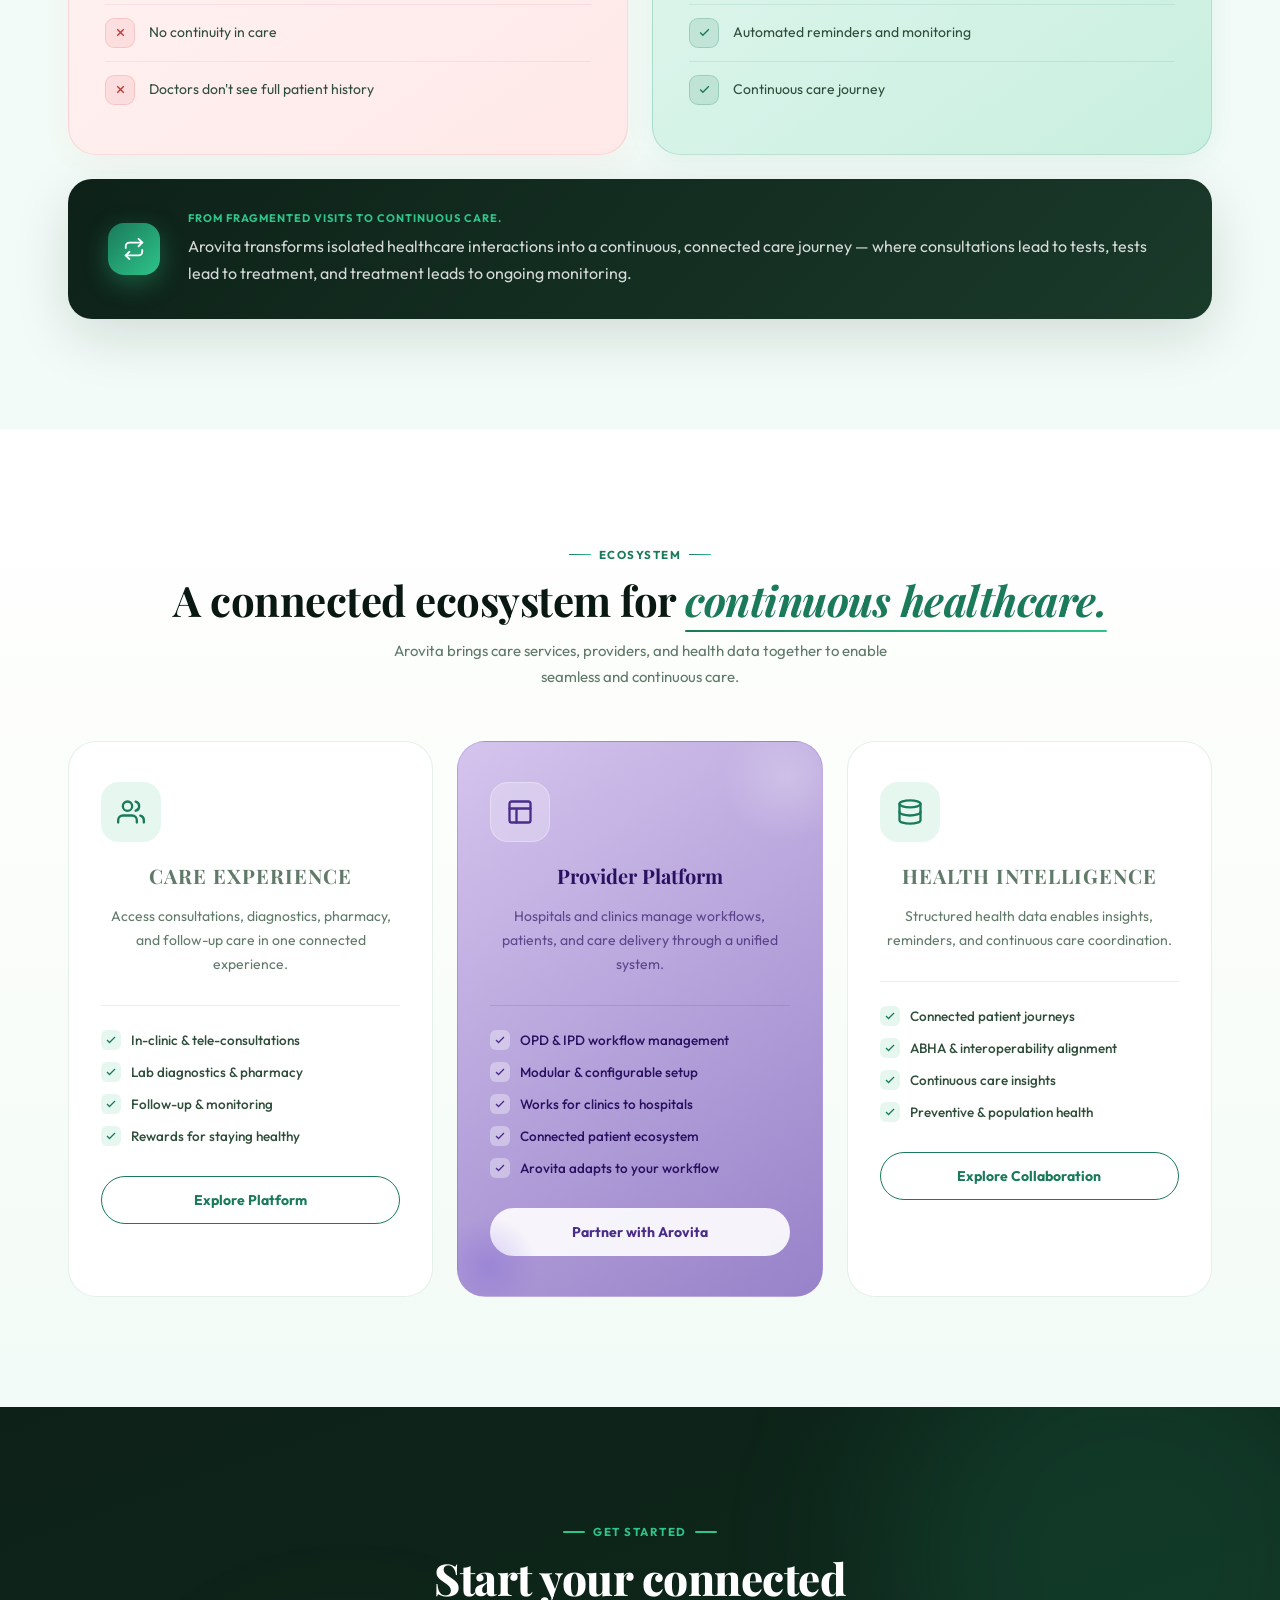
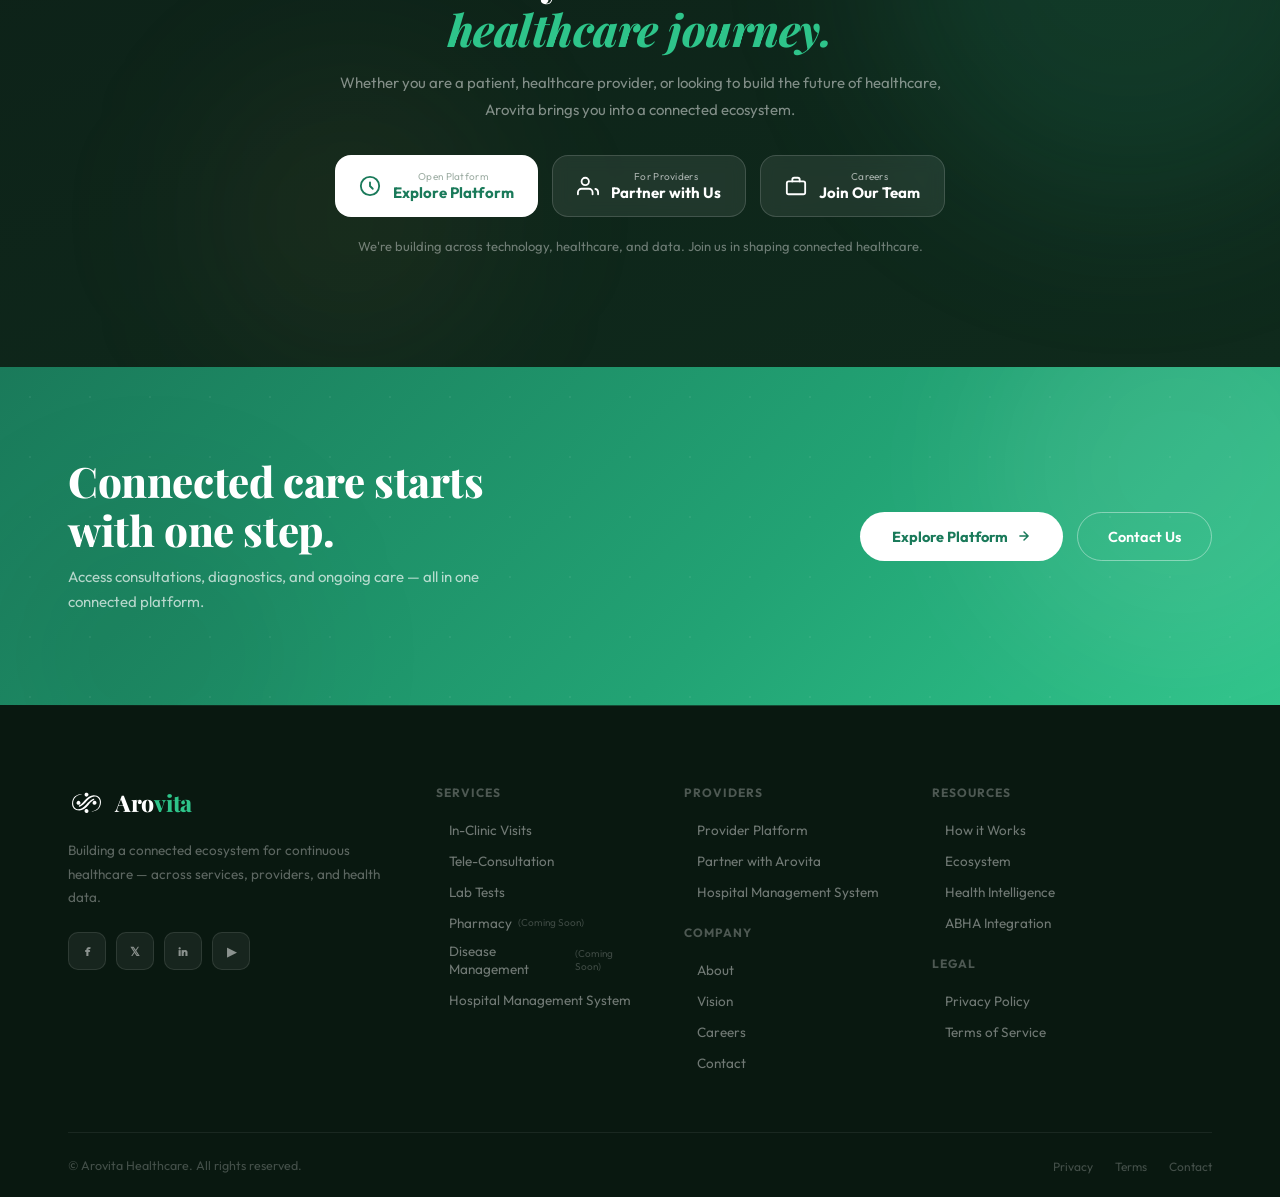
==== commit 4adfed7f: "Changed content and navbar" ====
--- a/index.html
+++ b/index.html
@@ -5,6 +5,7 @@
 <meta name="viewport" content="width=device-width, initial-scale=1.0">
 <title>Arovita — India's Healthcare Platform</title>
 <link href="https://fonts.googleapis.com/css2?family=Playfair+Display:ital,wght@0,400;0,700;0,800;1,400;1,700&family=Outfit:wght@300;400;500;600;700;800&display=swap" rel="stylesheet">
+<link rel="stylesheet" href="shared.css">
 <style>
 *,*::before,*::after{box-sizing:border-box;margin:0;padding:0}
 :root{
@@ -58,53 +59,50 @@
 .sl-right.vis{opacity:1;transform:none}
 
 /* ===================== NAVBAR ===================== */
-.navbar{position:fixed;top:0;left:0;right:0;z-index:1000;transition:all .35s;background:rgba(250,248,244,.85);backdrop-filter:blur(16px);-webkit-backdrop-filter:blur(16px);box-shadow:0 1px 20px rgba(9,24,16,.05),0 1px 0 rgba(26,122,90,.06)}
-.navbar.sc{background:rgba(250,248,244,.97);backdrop-filter:blur(24px);-webkit-backdrop-filter:blur(24px);box-shadow:0 4px 32px rgba(9,24,16,.09),0 1px 0 rgba(26,122,90,.1)}
-.nav-in{display:flex;align-items:center;justify-content:space-between;height:68px;padding:0 44px;max-width:1400px;margin:0 auto}
-.nav-logo{display:flex;align-items:center;gap:11px}
-.logo-svg-wrap{width:42px;height:42px;position:relative;display:flex;align-items:center;justify-content:center}
+.navbar{position:fixed;top:0;left:0;right:0;z-index:1000;padding:14px 24px;transition:all .35s}
+.nav-pill{display:flex;align-items:center;justify-content:space-between;height:60px;padding:0 10px 0 16px;max-width:1160px;margin:0 auto;background:rgba(255,255,255,.96);backdrop-filter:blur(20px);-webkit-backdrop-filter:blur(20px);border-radius:100px;box-shadow:0 2px 24px rgba(9,24,16,.08),0 0 0 1px rgba(26,122,90,.08);transition:all .35s}
+.navbar.sc .nav-pill{box-shadow:0 4px 32px rgba(9,24,16,.12),0 0 0 1.5px rgba(26,122,90,.14)}
+.nav-logo{display:flex;align-items:center;gap:10px;padding:0 8px}
+.logo-svg-wrap{width:38px;height:38px;display:flex;align-items:center;justify-content:center;flex-shrink:0}
 .logo-svg-wrap img{width:100%;height:100%;object-fit:contain}
-.nav-brand{font-family:'Playfair Display',serif;font-size:23px;font-weight:800;color:var(--dark);letter-spacing:-.3px}
+.nav-brand{font-family:'Playfair Display',serif;font-size:21px;font-weight:800;color:var(--dark);letter-spacing:-.3px}
 .nav-brand span{color:var(--g)}
-.nav-links{display:flex;align-items:center;gap:6px}
-.nav-a{font-size:13.5px;font-weight:600;color:var(--ink2);transition:all .22s;position:relative;padding:8px 14px;border-radius:10px;display:inline-flex;align-items:center;gap:6px}
-.nav-a svg{width:16px;height:16px;stroke:currentColor;fill:none;stroke-width:2;stroke-linecap:round;flex-shrink:0;opacity:.65;transition:opacity .22s}
+.nav-links{display:flex;align-items:center;gap:2px}
+.nav-a{font-size:13.5px;font-weight:600;color:var(--ink2);transition:all .22s;padding:8px 16px;border-radius:50px;display:inline-flex;align-items:center;gap:5px;white-space:nowrap}
+.nav-a svg{width:14px;height:14px;stroke:currentColor;fill:none;stroke-width:2;stroke-linecap:round;flex-shrink:0;opacity:.6;transition:opacity .22s}
 .nav-a:hover svg{opacity:1}
-.nav-a::after{content:'';position:absolute;bottom:2px;left:14px;right:14px;height:2px;background:linear-gradient(90deg,var(--g),var(--gl));transform:scaleX(0);transform-origin:left;transition:transform .25s cubic-bezier(.16,1,.3,1);border-radius:2px}
-.nav-a:hover{color:var(--g);background:rgba(26,122,90,.04)}.nav-a:hover::after{transform:scaleX(1)}
-.nav-a.active{color:var(--g);background:var(--gp)}
-.nav-a.active::after{transform:scaleX(1)}
-.nav-right{display:flex;align-items:center;gap:8px}
-.nav-profile{width:38px;height:38px;border-radius:50%;background:linear-gradient(135deg,var(--gp),#A8D8BC);display:flex;align-items:center;justify-content:center;font-size:13px;font-weight:800;color:var(--g);border:2px solid var(--border2);cursor:none;transition:all .22s;flex-shrink:0}
-.nav-profile:hover{border-color:var(--g);transform:scale(1.08);box-shadow:0 4px 16px rgba(26,122,90,.2)}
-.nav-cta{display:flex;align-items:center;gap:10px}
+.nav-a:hover{color:var(--g);background:var(--gxp)}
+.nav-a.active{color:var(--g);font-weight:700}
+.nav-right{display:flex;align-items:center;gap:8px;padding-right:4px}
+.nav-cta-btn{display:inline-flex;align-items:center;gap:8px;background:var(--g);color:#fff;padding:11px 22px;border-radius:50px;font-size:13.5px;font-weight:700;border:none;cursor:none;transition:all .25s;white-space:nowrap}
+.nav-cta-btn:hover{background:var(--gm);box-shadow:0 8px 24px rgba(26,122,90,.35);transform:translateY(-1px)}
 
 /* HAMBURGER */
-.hamburger{display:none;flex-direction:column;justify-content:center;align-items:center;width:44px;height:44px;background:none;border:none;padding:0;cursor:none;z-index:1002;position:relative}
-.hamburger span{display:block;width:24px;height:2px;background:var(--dark);border-radius:2px;transition:all .3s cubic-bezier(.16,1,.3,1)}
-.hamburger span:nth-child(1){margin-bottom:6px}
-.hamburger span:nth-child(3){margin-top:6px}
-.hamburger.active span:nth-child(1){transform:rotate(45deg) translate(5.5px,5.5px)}
+.hamburger{display:none;flex-direction:column;justify-content:center;align-items:center;width:40px;height:40px;background:var(--gxp);border:1px solid var(--border2);border-radius:50%;padding:0;cursor:none;z-index:1002;position:relative;flex-shrink:0}
+.hamburger span{display:block;width:18px;height:2px;background:var(--g);border-radius:2px;transition:all .3s cubic-bezier(.16,1,.3,1)}
+.hamburger span:nth-child(1){margin-bottom:5px}
+.hamburger span:nth-child(3){margin-top:5px}
+.hamburger.active span:nth-child(1){transform:rotate(45deg) translate(4.9px,4.9px)}
 .hamburger.active span:nth-child(2){opacity:0;transform:scaleX(0)}
-.hamburger.active span:nth-child(3){transform:rotate(-45deg) translate(5.5px,-5.5px)}
+.hamburger.active span:nth-child(3){transform:rotate(-45deg) translate(4.9px,-4.9px)}
 
 /* MOBILE MENU OVERLAY */
 .mobile-menu{position:fixed;inset:0;z-index:1001;visibility:hidden;opacity:0;transition:visibility .4s,opacity .4s}
 .mobile-menu.open{visibility:visible;opacity:1}
-.mobile-menu-backdrop{position:absolute;inset:0;background:rgba(9,24,16,.6);backdrop-filter:blur(8px);-webkit-backdrop-filter:blur(8px)}
-.mobile-menu-panel{position:absolute;top:0;right:0;width:min(340px,85vw);height:100%;background:var(--cream);transform:translateX(100%);transition:transform .4s cubic-bezier(.16,1,.3,1);overflow-y:auto;padding:88px 32px 40px;display:flex;flex-direction:column;gap:8px;box-shadow:-20px 0 60px rgba(9,24,16,.15)}
+.mobile-menu-backdrop{position:absolute;inset:0;background:rgba(9,24,16,.5);backdrop-filter:blur(8px);-webkit-backdrop-filter:blur(8px)}
+.mobile-menu-panel{position:absolute;top:0;right:0;width:min(320px,88vw);height:100%;background:var(--cream);transform:translateX(100%);transition:transform .4s cubic-bezier(.16,1,.3,1);overflow-y:auto;padding:88px 24px 40px;display:flex;flex-direction:column;gap:6px;box-shadow:-20px 0 60px rgba(9,24,16,.15)}
 .mobile-menu.open .mobile-menu-panel{transform:translateX(0)}
-.mm-label{font-size:10px;font-weight:700;text-transform:uppercase;letter-spacing:1.2px;color:var(--hint);padding:8px 16px 4px;margin-top:6px}
-.mm-link{display:flex;align-items:center;gap:12px;padding:14px 16px;font-size:15px;font-weight:600;color:var(--ink2);border-radius:14px;transition:all .22s}
+.mm-label{font-size:10px;font-weight:700;text-transform:uppercase;letter-spacing:1.2px;color:var(--hint);padding:8px 12px 4px;margin-top:6px}
+.mm-link{display:flex;align-items:center;gap:12px;padding:13px 14px;font-size:15px;font-weight:600;color:var(--ink2);border-radius:14px;transition:all .22s}
 .mm-link:hover,.mm-link:active{background:var(--gp);color:var(--g)}
-.mm-link svg{width:20px;height:20px;stroke:currentColor;fill:none;stroke-width:2;stroke-linecap:round;flex-shrink:0}
+.mm-link svg{width:19px;height:19px;stroke:currentColor;fill:none;stroke-width:2;stroke-linecap:round;flex-shrink:0}
 .mm-link .mm-badge{margin-left:auto;font-size:10px;font-weight:700;color:var(--gold);background:rgba(192,154,82,.12);padding:3px 8px;border-radius:20px}
-.mm-sep{height:1px;background:var(--border);margin:10px 0}
-.mm-cta{display:flex;flex-direction:column;gap:12px;margin-top:auto;padding-top:20px}
+.mm-sep{height:1px;background:var(--border);margin:8px 0}
+.mm-cta{display:flex;flex-direction:column;gap:10px;margin-top:auto;padding-top:20px}
 .mm-cta .btn-green,.mm-cta .btn-outline{justify-content:center;width:100%}
 
 /* ===================== HERO ===================== */
-.hero{min-height:100vh;position:relative;overflow:hidden;display:flex;align-items:center;padding-top:76px;background:var(--cream)}
+.hero{min-height:100vh;position:relative;overflow:hidden;display:flex;align-items:center;padding-top:100px;background:var(--cream)}
 
 .hero-mesh{position:absolute;inset:0;z-index:0}
 .mesh-orb{position:absolute;border-radius:50%;filter:blur(80px);animation:morph-orb ease-in-out infinite}
@@ -502,10 +500,10 @@
 /* ===================== RESPONSIVE — TABLET ===================== */
 @media(max-width:900px){
   /* Nav */
-  .nav-links,.nav-cta,.nav-profile{display:none}
+  .nav-links,.nav-right{display:none}
   .hamburger{display:flex}
-  .nav-in{padding:0 20px;height:62px}
-  .navbar{box-shadow:0 1px 16px rgba(9,24,16,.06),0 1px 0 rgba(26,122,90,.06)}
+  .navbar{padding:12px 16px}
+  .nav-pill{height:54px;padding:0 8px 0 14px}
 
   /* Container */
   .container{padding:0 22px}
@@ -523,7 +521,7 @@
   .sec-label::before,.sec-label::after{width:16px}
 
   /* Hero */
-  .hero{min-height:auto;padding-top:62px;padding-bottom:0}
+  .hero{min-height:auto;padding-top:88px;padding-bottom:0}
   .hero-inner{grid-template-columns:1fr;gap:24px;padding:36px 0 28px;padding-inline:14px}
 
   /* Kill hero animations on tablet/mobile — prevents vanishing on scroll */
@@ -597,6 +595,8 @@
   .ecg-m-val{font-size:18px}
   .mp2{font-size:13.5px;gap:12px}
   .mp2-dot{width:30px;height:30px}
+  #why-arovita [style*="grid-template-columns:1fr 1fr"]{grid-template-columns:1fr!important}
+  #why-arovita [style*="padding:32px 40px"]{padding:24px 22px!important;flex-direction:column;gap:16px!important}
 
   /* Features */
   .feat-grid2{grid-template-columns:1fr 1fr;gap:16px;margin-top:36px}
@@ -675,9 +675,10 @@
   .container{padding:0 24px}
 
   /* Nav */
-  .nav-in{padding:0 16px;height:58px}
-  .nav-brand{font-size:20px}
-  .logo-svg-wrap{width:36px;height:36px}
+  .navbar{padding:10px 14px}
+  .nav-pill{height:50px;padding:0 6px 0 12px}
+  .nav-brand{font-size:19px}
+  .logo-svg-wrap{width:34px;height:34px}
 
   /* Section spacing */
   .about,.services,.features,.testimonials,.pricing,.blog{padding:52px 0}
@@ -691,7 +692,7 @@
   .sec-label{font-size:10px;margin-bottom:10px}
 
   /* Hero — fill one phone viewport, content-focused */
-  .hero{padding-top:56px;min-height:100vh;min-height:100svh;align-items:center}
+  .hero{padding-top:80px;min-height:100vh;min-height:100svh;align-items:center}
   .hero-inner{padding:28px 16px 24px;gap:0;display:flex;flex-direction:column;justify-content:center;align-items:flex-start;width:100%}
   .hero-inner>div:first-child{position:relative;z-index:2;width:100%}
 
@@ -781,6 +782,8 @@
   .mp2-dot{width:28px;height:28px;border-radius:8px}
   .play-circle{width:48px;height:48px}
   .play-circle svg{width:18px;height:18px}
+  #why-arovita [style*="grid-template-columns:1fr 1fr"]{grid-template-columns:1fr!important}
+  #why-arovita [style*="display:flex;align-items:center;gap:32px"]{flex-direction:column;gap:18px!important}
 
   /* Features */
   .feat-grid2{grid-template-columns:1fr;gap:14px;margin-top:28px}
@@ -932,109 +935,7 @@
 <div class="cursor" id="cur"></div>
 <div class="cursor-ring" id="curRing"></div>
 
-<!-- NAVBAR -->
-<nav class="navbar" id="nav">
-  <div class="nav-in">
-    <a href="index.html" class="nav-logo">
-      <div class="logo-svg-wrap">
-        <img src="logoPoppins.svg" alt="Arovita" width="42" height="42">
-      </div>
-      <span class="nav-brand">Aro<span>vita</span></span>
-    </a>
-    <div class="nav-links">
-      <a href="consult.html" class="nav-a">
-        <svg viewBox="0 0 24 24"><rect x="2" y="3" width="20" height="14" rx="2"/><path d="M8 21h8M12 17v4"/></svg>
-        Consult
-      </a>
-      <a href="lab-tests.html" class="nav-a">
-        <svg viewBox="0 0 24 24"><path d="M6 2v6l-2 4a6 6 0 0012 0L14 8V2"/><path d="M6 2h8"/></svg>
-        Lab Tests
-      </a>
-      <a href="home-nurse.html" class="nav-a">
-        <svg viewBox="0 0 24 24"><path d="M3 9l9-7 9 7v11a2 2 0 01-2 2H5a2 2 0 01-2-2z"/><path d="M9 22V12h6v10"/></svg>
-        Home Nurse
-      </a>
-      <a href="my-care.html" class="nav-a">
-        <svg viewBox="0 0 24 24"><path d="M20.84 4.61a5.5 5.5 0 00-7.78 0L12 5.67l-1.06-1.06a5.5 5.5 0 00-7.78 7.78L12 21.23l7.78-7.78 1.06-1.06a5.5 5.5 0 000-7.78z"/></svg>
-        My Care
-      </a>
-      <a href="services.html" class="nav-a">
-        <svg viewBox="0 0 24 24"><rect x="3" y="3" width="7" height="7"/><rect x="14" y="3" width="7" height="7"/><rect x="14" y="14" width="7" height="7"/><rect x="3" y="14" width="7" height="7"/></svg>
-        Services
-      </a>
-    </div>
-    <div class="nav-right">
-      <div class="nav-cta">
-        <a href="login.html" class="btn-outline" style="padding:10px 20px;font-size:13px">Sign In</a>
-        <a href="consult.html" class="btn-green" style="padding:10px 20px;font-size:13px">Book Now <svg viewBox="0 0 24 24" width="13" height="13" fill="none" stroke="currentColor" stroke-width="2.5" stroke-linecap="round"><path d="M5 12h14M12 5l7 7-7 7"/></svg></a>
-      </div>
-      <a href="profile.html" class="nav-profile" title="My Profile">RS</a>
-    </div>
-    <button class="hamburger" id="hamburger" aria-label="Open menu">
-      <span></span><span></span><span></span>
-    </button>
-  </div>
-</nav>
-
-<!-- MOBILE MENU -->
-<div class="mobile-menu" id="mobileMenu">
-  <div class="mobile-menu-backdrop" id="mmBackdrop"></div>
-  <div class="mobile-menu-panel">
-    <div class="mm-label">Quick Access</div>
-    <a href="consult.html" class="mm-link">
-      <svg viewBox="0 0 24 24"><rect x="2" y="3" width="20" height="14" rx="2"/><path d="M8 21h8M12 17v4"/></svg>
-      Book Consultation
-    </a>
-    <a href="lab-tests.html" class="mm-link">
-      <svg viewBox="0 0 24 24"><path d="M6 2v6l-2 4a6 6 0 0012 0L14 8V2"/><path d="M6 2h8"/></svg>
-      Lab Tests
-    </a>
-    <a href="home-nurse.html" class="mm-link">
-      <svg viewBox="0 0 24 24"><path d="M3 9l9-7 9 7v11a2 2 0 01-2 2H5a2 2 0 01-2-2z"/><path d="M9 22V12h6v10"/></svg>
-      Home Nurse
-    </a>
-    <a href="my-care.html" class="mm-link">
-      <svg viewBox="0 0 24 24"><path d="M20.84 4.61a5.5 5.5 0 00-7.78 0L12 5.67l-1.06-1.06a5.5 5.5 0 00-7.78 7.78L12 21.23l7.78-7.78 1.06-1.06a5.5 5.5 0 000-7.78z"/></svg>
-      My Care
-    </a>
-    <div class="mm-sep"></div>
-    <div class="mm-label">Explore</div>
-    <a href="services.html" class="mm-link">
-      <svg viewBox="0 0 24 24"><rect x="3" y="3" width="7" height="7"/><rect x="14" y="3" width="7" height="7"/><rect x="14" y="14" width="7" height="7"/><rect x="3" y="14" width="7" height="7"/></svg>
-      All Services
-    </a>
-    <a href="doctor.html" class="mm-link">
-      <svg viewBox="0 0 24 24"><path d="M17 21v-2a4 4 0 00-4-4H5a4 4 0 00-4 4v2"/><circle cx="9" cy="7" r="4"/></svg>
-      Find Doctor
-    </a>
-    <a href="#about" class="mm-link">
-      <svg viewBox="0 0 24 24"><circle cx="12" cy="12" r="10"/><path d="M12 16v-4M12 8h.01"/></svg>
-      About Us
-    </a>
-    <a href="#pricing" class="mm-link">
-      <svg viewBox="0 0 24 24"><line x1="12" y1="1" x2="12" y2="23"/><path d="M17 5H9.5a3.5 3.5 0 000 7h5a3.5 3.5 0 010 7H6"/></svg>
-      Plans & Pricing
-    </a>
-    <a href="#blog" class="mm-link">
-      <svg viewBox="0 0 24 24"><path d="M2 3h6a4 4 0 014 4v14a3 3 0 00-3-3H2z"/><path d="M22 3h-6a4 4 0 00-4 4v14a3 3 0 013-3h7z"/></svg>
-      Health Blog
-    </a>
-    <a href="#contact" class="mm-link">
-      <svg viewBox="0 0 24 24"><path d="M4 4h16c1.1 0 2 .9 2 2v12c0 1.1-.9 2-2 2H4c-1.1 0-2-.9-2-2V6c0-1.1.9-2 2-2z"/><polyline points="22,6 12,13 2,6"/></svg>
-      Contact
-    </a>
-    <div class="mm-sep"></div>
-    <div class="mm-label">Account</div>
-    <a href="profile.html" class="mm-link">
-      <svg viewBox="0 0 24 24"><path d="M20 21v-2a4 4 0 00-4-4H8a4 4 0 00-4 4v2"/><circle cx="12" cy="7" r="4"/></svg>
-      My Profile
-    </a>
-    <div class="mm-cta">
-      <a href="login.html" class="btn-outline" style="justify-content:center">Sign In</a>
-      <a href="consult.html" class="btn-green" style="justify-content:center">Book Now <svg viewBox="0 0 24 24" width="14" height="14" fill="none" stroke="currentColor" stroke-width="2.5" stroke-linecap="round"><path d="M5 12h14M12 5l7 7-7 7"/></svg></a>
-    </div>
-  </div>
-</div>
+<div id="navbar-placeholder"></div>
 
 <!-- HERO -->
 <section class="hero">
@@ -1049,31 +950,31 @@
     <div>
       <div class="hero-tag">
         <div class="htag-live"></div>
-        Available 24/7 · 50K+ Patients Served
+        One platform for continuous healthcare.
       </div>
       <h1 class="hero-h">
-        <span class="line"><span class="word">Your</span> <span class="word">Health,</span></span>
-        <span class="line"><span class="word"><em>Always</em></span> <span class="word">Within</span></span>
-        <span class="line"><span class="word">Reach</span></span>
+        <span class="line"><span class="word">One</span> <span class="word">platform</span></span>
+        <span class="line"><span class="word">for</span> <span class="word"><em>continuous</em></span></span>
+        <span class="line"><span class="word">healthcare.</span></span>
       </h1>
-      <p class="hero-p">India's most trusted telemedicine platform — connect with 200+ verified doctors, book home lab tests, and manage your health records from anywhere, anytime.</p>
+      <p class="hero-p">From booking a consultation to follow-ups, Arovita keeps every step of your healthcare journey connected.</p>
       <div class="hero-btns">
-        <a href="consult.html" class="btn-green">Book Consultation <svg viewBox="0 0 24 24" width="15" height="15" fill="none" stroke="currentColor" stroke-width="2.5" stroke-linecap="round"><path d="M5 12h14M12 5l7 7-7 7"/></svg></a>
-        <a href="services.html" class="btn-outline">Explore Services</a>
+        <a href="https://my.arovita.care" class="btn-green">Explore Platform <svg viewBox="0 0 24 24" width="15" height="15" fill="none" stroke="currentColor" stroke-width="2.5" stroke-linecap="round"><path d="M5 12h14M12 5l7 7-7 7"/></svg></a>
+        <a href="#" class="btn-outline" onclick="return false;" style="cursor:default;opacity:.65">Download App — Coming Soon</a>
       </div>
       <div class="hero-trust">
         <div class="trust-avs">
-          <div class="trust-av">R</div><div class="trust-av">P</div><div class="trust-av">S</div><div class="trust-av">A</div>
-          <div class="trust-av" style="background:linear-gradient(135deg,var(--g),var(--gl));color:white;font-size:8px">50K+</div>
+          <div class="trust-av">A</div><div class="trust-av">R</div><div class="trust-av">V</div><div class="trust-av">T</div>
+          <div class="trust-av" style="background:linear-gradient(135deg,var(--g),var(--gl));color:white;font-size:8px">★</div>
         </div>
         <div>
           <div class="trust-stars">★★★★★</div>
-          <div class="trust-text">Trusted by 50,000+ patients across India</div>
+          <div class="trust-text">Trusted by patients in Bengaluru</div>
         </div>
         <div class="trust-sep"></div>
         <div class="hero-certs">
-          <div style="font-size:11px;color:var(--muted);font-weight:600;letter-spacing:.3px">ABDM · NABH · ISO</div>
-          <div style="font-size:11px;color:var(--hint);margin-top:2px">Certified Platform</div>
+          <div style="font-size:11px;color:var(--muted);font-weight:600;letter-spacing:.3px">ABDM · ABHA · Bengaluru</div>
+          <div style="font-size:11px;color:var(--hint);margin-top:2px">Digital Health Platform</div>
         </div>
       </div>
 
@@ -1084,35 +985,35 @@
             <svg viewBox="0 0 24 24" width="20" height="20" fill="none" stroke="#1A7A5A" stroke-width="2" stroke-linecap="round"><path d="M17 21v-2a4 4 0 00-4-4H5a4 4 0 00-4 4v2"/><circle cx="9" cy="7" r="4"/><path d="M23 21v-2a4 4 0 00-3-3.87M16 3.13a4 4 0 010 7.75"/></svg>
           </div>
           <div>
-            <div class="hms-num">200<span style="font-size:12px;color:var(--g)">+</span></div>
-            <div class="hms-lbl">Verified Doctors</div>
+            <div class="hms-num" style="font-size:14px;color:var(--g)">Consult</div>
+            <div class="hms-lbl">Doctors Online</div>
           </div>
         </div>
         <div class="hms-card">
           <div class="hms-ic" style="background:rgba(192,154,82,.08)">
-            <svg viewBox="0 0 24 24" width="20" height="20" fill="none" stroke="#C09A52" stroke-width="2" stroke-linecap="round"><polygon points="12 2 15.09 8.26 22 9.27 17 14.14 18.18 21.02 12 17.77 5.82 21.02 7 14.14 2 9.27 8.91 8.26 12 2"/></svg>
+            <svg viewBox="0 0 24 24" width="20" height="20" fill="none" stroke="#C09A52" stroke-width="2" stroke-linecap="round"><path d="M6 2v6l-2 4a6 6 0 0012 0L14 8V2"/><path d="M6 2h8"/></svg>
           </div>
           <div>
-            <div class="hms-num" style="color:var(--gold)">4.9</div>
-            <div class="hms-lbl">Patient Rating</div>
+            <div class="hms-num" style="font-size:14px;color:var(--gold)">Lab Tests</div>
+            <div class="hms-lbl">At Your Door</div>
           </div>
         </div>
         <div class="hms-card">
           <div class="hms-ic" style="background:rgba(26,122,90,.08)">
-            <svg viewBox="0 0 24 24" width="20" height="20" fill="none" stroke="#1A7A5A" stroke-width="2" stroke-linecap="round"><circle cx="12" cy="12" r="10"/><path d="M12 8v4l3 3"/></svg>
+            <svg viewBox="0 0 24 24" width="20" height="20" fill="none" stroke="#1A7A5A" stroke-width="2" stroke-linecap="round"><path d="M3 9l9-7 9 7v11a2 2 0 01-2 2H5a2 2 0 01-2-2z"/><path d="M9 22V12h6v10"/></svg>
           </div>
           <div>
-            <div class="hms-num">&lt;15<span style="font-size:10px;color:var(--muted)">min</span></div>
-            <div class="hms-lbl">Avg. Wait Time</div>
+            <div class="hms-num" style="font-size:14px;color:var(--g)">In-Clinic</div>
+            <div class="hms-lbl">Book Visits</div>
           </div>
         </div>
         <div class="hms-card">
           <div class="hms-ic" style="background:rgba(46,196,138,.08)">
-            <svg viewBox="0 0 24 24" width="20" height="20" fill="none" stroke="#2EC48A" stroke-width="2" stroke-linecap="round"><path d="M22 11.08V12a10 10 0 11-5.93-9.14"/><polyline points="22 4 12 14.01 9 11.01"/></svg>
+            <svg viewBox="0 0 24 24" width="20" height="20" fill="none" stroke="#2EC48A" stroke-width="2" stroke-linecap="round"><path d="M12 22s8-4 8-10V5l-8-3-8 3v7c0 6 8 10 8 10z"/></svg>
           </div>
           <div>
-            <div class="hms-num">98<span style="font-size:12px;color:var(--gl)">%</span></div>
-            <div class="hms-lbl">Satisfaction Rate</div>
+            <div class="hms-num" style="font-size:14px;color:var(--gl)">Wellness</div>
+            <div class="hms-lbl">Stay Healthy</div>
           </div>
         </div>
       </div>
@@ -1161,35 +1062,35 @@
             <svg viewBox="0 0 24 24" width="20" height="20" fill="none" stroke="#1A7A5A" stroke-width="2" stroke-linecap="round"><path d="M17 21v-2a4 4 0 00-4-4H5a4 4 0 00-4 4v2"/><circle cx="9" cy="7" r="4"/><path d="M23 21v-2a4 4 0 00-3-3.87M16 3.13a4 4 0 010 7.75"/></svg>
           </div>
           <div>
-            <div class="hfc-num">200<span style="font-size:12px;color:var(--g)">+</span></div>
-            <div class="hfc-lbl">Verified Doctors</div>
+            <div class="hfc-num" style="font-size:13px;color:var(--g)">Tele-Consult</div>
+            <div class="hfc-lbl">Doctors Online</div>
           </div>
         </div>
         <div class="hfc hfc2">
           <div class="hfc-ic" style="background:rgba(192,154,82,.1)">
-            <svg viewBox="0 0 24 24" width="20" height="20" fill="none" stroke="#C09A52" stroke-width="2" stroke-linecap="round"><polygon points="12 2 15.09 8.26 22 9.27 17 14.14 18.18 21.02 12 17.77 5.82 21.02 7 14.14 2 9.27 8.91 8.26 12 2"/></svg>
+            <svg viewBox="0 0 24 24" width="20" height="20" fill="none" stroke="#C09A52" stroke-width="2" stroke-linecap="round"><path d="M6 2v6l-2 4a6 6 0 0012 0L14 8V2"/><path d="M6 2h8"/></svg>
           </div>
           <div>
-            <div class="hfc-num" style="color:var(--gold)">4.9</div>
-            <div class="hfc-lbl">Patient Rating</div>
+            <div class="hfc-num" style="font-size:13px;color:var(--gold)">Lab Tests</div>
+            <div class="hfc-lbl">Doorstep Collection</div>
           </div>
         </div>
         <div class="hfc hfc3">
           <div class="hfc-ic" style="background:rgba(26,122,90,.1)">
-            <svg viewBox="0 0 24 24" width="20" height="20" fill="none" stroke="#1A7A5A" stroke-width="2" stroke-linecap="round"><circle cx="12" cy="12" r="10"/><path d="M12 8v4l3 3"/></svg>
+            <svg viewBox="0 0 24 24" width="20" height="20" fill="none" stroke="#1A7A5A" stroke-width="2" stroke-linecap="round"><path d="M3 9l9-7 9 7v11a2 2 0 01-2 2H5a2 2 0 01-2-2z"/><path d="M9 22V12h6v10"/></svg>
           </div>
           <div>
-            <div class="hfc-num">&lt;15<span style="font-size:10px;color:var(--muted)">min</span></div>
-            <div class="hfc-lbl">Avg. Wait Time</div>
+            <div class="hfc-num" style="font-size:13px;color:var(--g)">In-Clinic</div>
+            <div class="hfc-lbl">Book Visits</div>
           </div>
         </div>
         <div class="hfc hfc4">
           <div class="hfc-ic" style="background:rgba(46,196,138,.1)">
-            <svg viewBox="0 0 24 24" width="20" height="20" fill="none" stroke="#2EC48A" stroke-width="2" stroke-linecap="round"><path d="M22 11.08V12a10 10 0 11-5.93-9.14"/><polyline points="22 4 12 14.01 9 11.01"/></svg>
+            <svg viewBox="0 0 24 24" width="20" height="20" fill="none" stroke="#2EC48A" stroke-width="2" stroke-linecap="round"><path d="M12 22s8-4 8-10V5l-8-3-8 3v7c0 6 8 10 8 10z"/></svg>
           </div>
           <div>
-            <div class="hfc-num">98<span style="font-size:12px;color:var(--gl)">%</span></div>
-            <div class="hfc-lbl">Satisfaction Rate</div>
+            <div class="hfc-num" style="font-size:13px;color:var(--gl)">ABHA Ready</div>
+            <div class="hfc-lbl">Digital Records</div>
           </div>
         </div>
 
@@ -1224,26 +1125,26 @@
 <!-- TICKER -->
 <div class="ticker">
   <div class="ticker-track">
-    <div class="t-item"><div class="t-sep"></div>Online Doctor Consultation</div>
-    <div class="t-item"><div class="t-sep"></div>Home Lab Test Collection</div>
-    <div class="t-item"><div class="t-sep"></div>NABL-Accredited Labs</div>
-    <div class="t-item"><div class="t-sep"></div>Digital Health Records · ABDM</div>
+    <div class="t-item"><div class="t-sep"></div>Online Doctor Consultations</div>
+    <div class="t-item"><div class="t-sep"></div>Doorstep Lab Collection</div>
+    <div class="t-item"><div class="t-sep"></div>ABHA ID Integration · ABDM</div>
+    <div class="t-item"><div class="t-sep"></div>Digital Health Records</div>
     <div class="t-item"><div class="t-sep"></div>Wellness Programmes</div>
-    <div class="t-item"><div class="t-sep"></div>200+ Specialist Doctors</div>
-    <div class="t-item"><div class="t-sep"></div>500+ Lab Tests Available</div>
-    <div class="t-item"><div class="t-sep"></div>100+ Cities Covered</div>
-    <div class="t-item"><div class="t-sep"></div>15-Minute Consultations</div>
-    <div class="t-item"><div class="t-sep"></div>Secure Payments · RazorPay</div>
-    <div class="t-item"><div class="t-sep"></div>Online Doctor Consultation</div>
-    <div class="t-item"><div class="t-sep"></div>Home Lab Test Collection</div>
-    <div class="t-item"><div class="t-sep"></div>NABL-Accredited Labs</div>
-    <div class="t-item"><div class="t-sep"></div>Digital Health Records · ABDM</div>
+    <div class="t-item"><div class="t-sep"></div>Secure Video Consultations</div>
+    <div class="t-item"><div class="t-sep"></div>In-Clinic Appointment Booking</div>
+    <div class="t-item"><div class="t-sep"></div>Serving Bengaluru</div>
+    <div class="t-item"><div class="t-sep"></div>AI-Powered Health Insights</div>
+    <div class="t-item"><div class="t-sep"></div>Encrypted & Secure Platform</div>
+    <div class="t-item"><div class="t-sep"></div>Online Doctor Consultations</div>
+    <div class="t-item"><div class="t-sep"></div>Doorstep Lab Collection</div>
+    <div class="t-item"><div class="t-sep"></div>ABHA ID Integration · ABDM</div>
+    <div class="t-item"><div class="t-sep"></div>Digital Health Records</div>
     <div class="t-item"><div class="t-sep"></div>Wellness Programmes</div>
-    <div class="t-item"><div class="t-sep"></div>200+ Specialist Doctors</div>
-    <div class="t-item"><div class="t-sep"></div>500+ Lab Tests Available</div>
-    <div class="t-item"><div class="t-sep"></div>100+ Cities Covered</div>
-    <div class="t-item"><div class="t-sep"></div>15-Minute Consultations</div>
-    <div class="t-item"><div class="t-sep"></div>Secure Payments · RazorPay</div>
+    <div class="t-item"><div class="t-sep"></div>Secure Video Consultations</div>
+    <div class="t-item"><div class="t-sep"></div>In-Clinic Appointment Booking</div>
+    <div class="t-item"><div class="t-sep"></div>Serving Bengaluru</div>
+    <div class="t-item"><div class="t-sep"></div>AI-Powered Health Insights</div>
+    <div class="t-item"><div class="t-sep"></div>Encrypted & Secure Platform</div>
   </div>
 </div>
 
@@ -1252,24 +1153,24 @@
   <div class="container">
     <div class="stats-grid">
       <div class="stat-item fu">
-        <span class="stat-num" id="c1">0</span>
-        <div class="stat-lbl">Patients Served</div>
-        <div class="stat-desc">Across 100+ Indian cities</div>
+        <span class="stat-num" style="font-size:28px;letter-spacing:-0.5px">Consult</span>
+        <div class="stat-lbl">Doctors Online</div>
+        <div class="stat-desc">Video & in-clinic, all in one app</div>
       </div>
       <div class="stat-item fu d1">
-        <span class="stat-num" id="c2">0</span>
-        <div class="stat-lbl">Verified Doctors</div>
-        <div class="stat-desc">20+ medical specialties</div>
+        <span class="stat-num" style="font-size:28px;letter-spacing:-0.5px">Lab Tests</span>
+        <div class="stat-lbl">At Your Doorstep</div>
+        <div class="stat-desc">Sample collection from home</div>
       </div>
       <div class="stat-item fu d2">
-        <span class="stat-num" id="c3">0</span>
-        <div class="stat-lbl">Lab Tests Offered</div>
-        <div class="stat-desc">NABL & ISO certified</div>
+        <span class="stat-num" style="font-size:28px;letter-spacing:-0.5px">ABHA</span>
+        <div class="stat-lbl">Digital Health ID</div>
+        <div class="stat-desc">ABDM-compliant health records</div>
       </div>
       <div class="stat-item fu d3">
-        <span class="stat-num" id="c4">0</span>
-        <div class="stat-lbl">Satisfaction Rate</div>
-        <div class="stat-desc">Based on 12,000+ reviews</div>
+        <span class="stat-num" style="font-size:28px;letter-spacing:-0.5px">Bengaluru</span>
+        <div class="stat-lbl">Currently Serving</div>
+        <div class="stat-desc">More cities coming soon</div>
       </div>
     </div>
   </div>
@@ -1279,22 +1180,22 @@
 <div class="brands">
   <div class="brand-wrap">
     <div class="brand-track">
-      <div class="brand-item"><svg viewBox="0 0 24 24" width="16" height="16" fill="none" stroke="currentColor" stroke-width="2" stroke-linecap="round"><path d="M12 5v14M5 12h14"/></svg>Apollo Diagnostics</div>
-      <div class="brand-item"><svg viewBox="0 0 24 24" width="16" height="16" fill="none" stroke="currentColor" stroke-width="2" stroke-linecap="round"><circle cx="12" cy="12" r="10"/></svg>Thyrocare</div>
-      <div class="brand-item"><svg viewBox="0 0 24 24" width="16" height="16" fill="none" stroke="currentColor" stroke-width="2" stroke-linecap="round"><path d="M4 19V5a2 2 0 012-2h12a2 2 0 012 2v14"/></svg>Dr. Lal PathLabs</div>
-      <div class="brand-item"><svg viewBox="0 0 24 24" width="16" height="16" fill="none" stroke="currentColor" stroke-width="2" stroke-linecap="round"><path d="M12 2l9 7-9 7-9-7z"/></svg>Metropolis Health</div>
-      <div class="brand-item"><svg viewBox="0 0 24 24" width="16" height="16" fill="none" stroke="currentColor" stroke-width="2" stroke-linecap="round"><rect x="2" y="3" width="20" height="14" rx="2"/></svg>SRL Diagnostics</div>
-      <div class="brand-item"><svg viewBox="0 0 24 24" width="16" height="16" fill="none" stroke="currentColor" stroke-width="2" stroke-linecap="round"><path d="M20.84 4.61a5.5 5.5 0 00-7.78 0L12 5.67l-1.06-1.06a5.5 5.5 0 00-7.78 7.78L12 21.23l7.78-7.78z"/></svg>Max Healthcare</div>
-      <div class="brand-item"><svg viewBox="0 0 24 24" width="16" height="16" fill="none" stroke="currentColor" stroke-width="2" stroke-linecap="round"><path d="M12 22s8-4 8-10V5l-8-3-8 3v7c0 6 8 10 8 10z"/></svg>Fortis Hospitals</div>
-      <div class="brand-item"><svg viewBox="0 0 24 24" width="16" height="16" fill="none" stroke="currentColor" stroke-width="2" stroke-linecap="round"><circle cx="12" cy="12" r="3"/><circle cx="12" cy="12" r="7"/></svg>Manipal Hospitals</div>
-      <div class="brand-item"><svg viewBox="0 0 24 24" width="16" height="16" fill="none" stroke="currentColor" stroke-width="2" stroke-linecap="round"><path d="M12 5v14M5 12h14"/></svg>Apollo Diagnostics</div>
-      <div class="brand-item"><svg viewBox="0 0 24 24" width="16" height="16" fill="none" stroke="currentColor" stroke-width="2" stroke-linecap="round"><circle cx="12" cy="12" r="10"/></svg>Thyrocare</div>
-      <div class="brand-item"><svg viewBox="0 0 24 24" width="16" height="16" fill="none" stroke="currentColor" stroke-width="2" stroke-linecap="round"><path d="M4 19V5a2 2 0 012-2h12a2 2 0 012 2v14"/></svg>Dr. Lal PathLabs</div>
-      <div class="brand-item"><svg viewBox="0 0 24 24" width="16" height="16" fill="none" stroke="currentColor" stroke-width="2" stroke-linecap="round"><path d="M12 2l9 7-9 7-9-7z"/></svg>Metropolis Health</div>
-      <div class="brand-item"><svg viewBox="0 0 24 24" width="16" height="16" fill="none" stroke="currentColor" stroke-width="2" stroke-linecap="round"><rect x="2" y="3" width="20" height="14" rx="2"/></svg>SRL Diagnostics</div>
-      <div class="brand-item"><svg viewBox="0 0 24 24" width="16" height="16" fill="none" stroke="currentColor" stroke-width="2" stroke-linecap="round"><path d="M20.84 4.61a5.5 5.5 0 00-7.78 0L12 5.67l-1.06-1.06a5.5 5.5 0 00-7.78 7.78L12 21.23l7.78-7.78z"/></svg>Max Healthcare</div>
-      <div class="brand-item"><svg viewBox="0 0 24 24" width="16" height="16" fill="none" stroke="currentColor" stroke-width="2" stroke-linecap="round"><path d="M12 22s8-4 8-10V5l-8-3-8 3v7c0 6 8 10 8 10z"/></svg>Fortis Hospitals</div>
-      <div class="brand-item"><svg viewBox="0 0 24 24" width="16" height="16" fill="none" stroke="currentColor" stroke-width="2" stroke-linecap="round"><circle cx="12" cy="12" r="3"/><circle cx="12" cy="12" r="7"/></svg>Manipal Hospitals</div>
+      <div class="brand-item"><svg viewBox="0 0 24 24" width="16" height="16" fill="none" stroke="currentColor" stroke-width="2" stroke-linecap="round"><path d="M17 21v-2a4 4 0 00-4-4H5a4 4 0 00-4 4v2"/><circle cx="9" cy="7" r="4"/></svg>Tele-Consultation</div>
+      <div class="brand-item"><svg viewBox="0 0 24 24" width="16" height="16" fill="none" stroke="currentColor" stroke-width="2" stroke-linecap="round"><path d="M3 9l9-7 9 7v11a2 2 0 01-2 2H5a2 2 0 01-2-2z"/></svg>In-Clinic Visits</div>
+      <div class="brand-item"><svg viewBox="0 0 24 24" width="16" height="16" fill="none" stroke="currentColor" stroke-width="2" stroke-linecap="round"><path d="M6 2v6l-2 4a6 6 0 0012 0L14 8V2M6 2h8"/></svg>Home Lab Tests</div>
+      <div class="brand-item"><svg viewBox="0 0 24 24" width="16" height="16" fill="none" stroke="currentColor" stroke-width="2" stroke-linecap="round"><path d="M14 2H6a2 2 0 00-2 2v16a2 2 0 002 2h12a2 2 0 002-2V8z"/></svg>Digital Health Records</div>
+      <div class="brand-item"><svg viewBox="0 0 24 24" width="16" height="16" fill="none" stroke="currentColor" stroke-width="2" stroke-linecap="round"><circle cx="12" cy="12" r="10"/><path d="M12 8v4l3 3"/></svg>ABHA Integration</div>
+      <div class="brand-item"><svg viewBox="0 0 24 24" width="16" height="16" fill="none" stroke="currentColor" stroke-width="2" stroke-linecap="round"><path d="M9 3H5a2 2 0 00-2 2v4m6-6h10a2 2 0 012 2v4M9 3v18m0 0h10a2 2 0 002-2v-4M9 21H5a2 2 0 01-2-2v-4m0 0h18"/></svg>Wellness Programmes</div>
+      <div class="brand-item"><svg viewBox="0 0 24 24" width="16" height="16" fill="none" stroke="currentColor" stroke-width="2" stroke-linecap="round"><path d="M12 22s8-4 8-10V5l-8-3-8 3v7c0 6 8 10 8 10z"/></svg>Secure Health Data</div>
+      <div class="brand-item"><svg viewBox="0 0 24 24" width="16" height="16" fill="none" stroke="currentColor" stroke-width="2" stroke-linecap="round"><circle cx="12" cy="12" r="3"/><path d="M12 1v4M12 19v4M4.22 4.22l2.83 2.83M16.95 16.95l2.83 2.83M1 12h4M19 12h4M4.22 19.78l2.83-2.83M16.95 7.05l2.83-2.83"/></svg>AI Health Insights</div>
+      <div class="brand-item"><svg viewBox="0 0 24 24" width="16" height="16" fill="none" stroke="currentColor" stroke-width="2" stroke-linecap="round"><path d="M17 21v-2a4 4 0 00-4-4H5a4 4 0 00-4 4v2"/><circle cx="9" cy="7" r="4"/></svg>Tele-Consultation</div>
+      <div class="brand-item"><svg viewBox="0 0 24 24" width="16" height="16" fill="none" stroke="currentColor" stroke-width="2" stroke-linecap="round"><path d="M3 9l9-7 9 7v11a2 2 0 01-2 2H5a2 2 0 01-2-2z"/></svg>In-Clinic Visits</div>
+      <div class="brand-item"><svg viewBox="0 0 24 24" width="16" height="16" fill="none" stroke="currentColor" stroke-width="2" stroke-linecap="round"><path d="M6 2v6l-2 4a6 6 0 0012 0L14 8V2M6 2h8"/></svg>Home Lab Tests</div>
+      <div class="brand-item"><svg viewBox="0 0 24 24" width="16" height="16" fill="none" stroke="currentColor" stroke-width="2" stroke-linecap="round"><path d="M14 2H6a2 2 0 00-2 2v16a2 2 0 002 2h12a2 2 0 002-2V8z"/></svg>Digital Health Records</div>
+      <div class="brand-item"><svg viewBox="0 0 24 24" width="16" height="16" fill="none" stroke="currentColor" stroke-width="2" stroke-linecap="round"><circle cx="12" cy="12" r="10"/><path d="M12 8v4l3 3"/></svg>ABHA Integration</div>
+      <div class="brand-item"><svg viewBox="0 0 24 24" width="16" height="16" fill="none" stroke="currentColor" stroke-width="2" stroke-linecap="round"><path d="M9 3H5a2 2 0 00-2 2v4m6-6h10a2 2 0 012 2v4M9 3v18m0 0h10a2 2 0 002-2v-4M9 21H5a2 2 0 01-2-2v-4m0 0h18"/></svg>Wellness Programmes</div>
+      <div class="brand-item"><svg viewBox="0 0 24 24" width="16" height="16" fill="none" stroke="currentColor" stroke-width="2" stroke-linecap="round"><path d="M12 22s8-4 8-10V5l-8-3-8 3v7c0 6 8 10 8 10z"/></svg>Secure Health Data</div>
+      <div class="brand-item"><svg viewBox="0 0 24 24" width="16" height="16" fill="none" stroke="currentColor" stroke-width="2" stroke-linecap="round"><circle cx="12" cy="12" r="3"/><path d="M12 1v4M12 19v4M4.22 4.22l2.83 2.83M16.95 16.95l2.83 2.83M1 12h4M19 12h4M4.22 19.78l2.83-2.83M16.95 7.05l2.83-2.83"/></svg>AI Health Insights</div>
     </div>
   </div>
 </div>
@@ -1341,14 +1242,14 @@
               <circle cx="100" cy="100" r="56" stroke="rgba(255,255,255,0.5)" stroke-width="8" stroke-linecap="round" stroke-dasharray="352" stroke-dashoffset="352" transform="rotate(-90 100 100)">
                 <animate attributeName="stroke-dashoffset" values="352;70" dur="2.5s" begin=".3s" fill="freeze"/>
               </circle>
-              <text x="100" y="95" text-anchor="middle" fill="rgba(255,255,255,0.9)" font-size="28" font-weight="bold" font-family="Georgia,serif">98%</text>
-              <text x="100" y="115" text-anchor="middle" fill="rgba(255,255,255,0.6)" font-size="11" font-family="sans-serif">Satisfaction</text>
+              <text x="100" y="95" text-anchor="middle" fill="rgba(255,255,255,0.9)" font-size="22" font-weight="bold" font-family="Georgia,serif">ABDM</text>
+              <text x="100" y="115" text-anchor="middle" fill="rgba(255,255,255,0.6)" font-size="11" font-family="sans-serif">Compliant</text>
             </svg>
           </div>
         </div>
         <div class="ab-badge">
-          <div class="ab-badge-num">15<span style="font-size:16px">yr</span></div>
-          <div class="ab-badge-lbl">Healthcare<br>Excellence</div>
+          <div class="ab-badge-num" style="font-size:20px">ABHA</div>
+          <div class="ab-badge-lbl">Health ID<br>Ready</div>
         </div>
         <div class="ab-ring">
           <svg viewBox="0 0 96 96" fill="none" xmlns="http://www.w3.org/2000/svg">
@@ -1363,17 +1264,17 @@
         <div class="sec-label">Our Story</div>
         <h2 class="sec-title" style="margin-bottom:20px">Transforming Healthcare for <em>Every Indian</em></h2>
         <div class="about-stats">
-          <div class="as2"><div class="as2-num">50K+</div><div class="as2-lbl">Patients</div></div>
-          <div class="as2"><div class="as2-num">200+</div><div class="as2-lbl">Doctors</div></div>
-          <div class="as2"><div class="as2-num">100+</div><div class="as2-lbl">Cities</div></div>
+          <div class="as2"><div class="as2-num" style="font-size:18px">Bengaluru</div><div class="as2-lbl">Currently Serving</div></div>
+          <div class="as2"><div class="as2-num" style="font-size:18px">ABDM</div><div class="as2-lbl">Compliant Platform</div></div>
+          <div class="as2"><div class="as2-num" style="font-size:18px">ABHA</div><div class="as2-lbl">ID Integrated</div></div>
         </div>
         <p class="about-desc">Arovita was born from a simple belief — that quality healthcare should never be a privilege. We've built a platform where world-class medical expertise meets the warmth of a family doctor, available every single moment of every day.</p>
-        <p class="about-desc" style="margin-bottom:28px">From AI-powered health insights to ABDM-compliant digital records, we combine cutting-edge technology with genuine compassion to ensure India's 1.4 billion people never have to face a health challenge alone.</p>
+        <p class="about-desc" style="margin-bottom:28px">From AI-powered health insights to ABDM-compliant digital records, we combine cutting-edge technology with genuine compassion to ensure every patient never has to face a health challenge alone.</p>
         <ul class="check-list">
-          <li><div class="check-ic"><svg viewBox="0 0 24 24" width="14" height="14" fill="none" stroke="#1A7A5A" stroke-width="2.5" stroke-linecap="round"><polyline points="20 6 9 17 4 12"/></svg></div>ABDM-compliant digital health records & ABHA ID integration</li>
-          <li><div class="check-ic"><svg viewBox="0 0 24 24" width="14" height="14" fill="none" stroke="#1A7A5A" stroke-width="2.5" stroke-linecap="round"><polyline points="20 6 9 17 4 12"/></svg></div>Consult a verified specialist in under 15 minutes, 24/7</li>
-          <li><div class="check-ic"><svg viewBox="0 0 24 24" width="14" height="14" fill="none" stroke="#1A7A5A" stroke-width="2.5" stroke-linecap="round"><polyline points="20 6 9 17 4 12"/></svg></div>Home lab collection in 500+ cities with 4–6 hour digital reports</li>
-          <li><div class="check-ic"><svg viewBox="0 0 24 24" width="14" height="14" fill="none" stroke="#1A7A5A" stroke-width="2.5" stroke-linecap="round"><polyline points="20 6 9 17 4 12"/></svg></div>End-to-end data encryption & RazorPay-secured transactions</li>
+          <li><div class="check-ic"><svg viewBox="0 0 24 24" width="14" height="14" fill="none" stroke="#1A7A5A" stroke-width="2.5" stroke-linecap="round"><polyline points="20 6 9 17 4 12"/></svg></div>ABDM-compliant digital health records with ABHA ID integration</li>
+          <li><div class="check-ic"><svg viewBox="0 0 24 24" width="14" height="14" fill="none" stroke="#1A7A5A" stroke-width="2.5" stroke-linecap="round"><polyline points="20 6 9 17 4 12"/></svg></div>Video and in-clinic consultations with verified specialists</li>
+          <li><div class="check-ic"><svg viewBox="0 0 24 24" width="14" height="14" fill="none" stroke="#1A7A5A" stroke-width="2.5" stroke-linecap="round"><polyline points="20 6 9 17 4 12"/></svg></div>Home lab sample collection with digital reports delivered fast</li>
+          <li><div class="check-ic"><svg viewBox="0 0 24 24" width="14" height="14" fill="none" stroke="#1A7A5A" stroke-width="2.5" stroke-linecap="round"><polyline points="20 6 9 17 4 12"/></svg></div>End-to-end data encryption and secure payment infrastructure</li>
         </ul>
         <a href="services.html" class="btn-green">Learn Our Story <svg viewBox="0 0 24 24" width="15" height="15" fill="none" stroke="currentColor" stroke-width="2.5" stroke-linecap="round"><path d="M5 12h14M12 5l7 7-7 7"/></svg></a>
       </div>
@@ -1386,21 +1287,37 @@
   <div class="container" style="position:relative;z-index:1">
     <div class="svc-header fu">
       <div>
-        <div class="sec-label">What We Offer</div>
-        <h2 class="sec-title">Services Built Around <em>Your Needs</em></h2>
-      </div>
-      <div class="svc-tabs">
-        <div class="svc-tab on">All</div>
-        <div class="svc-tab">Online</div>
-        <div class="svc-tab">Offline</div>
-        <div class="svc-tab">Wellness</div>
+        <div class="sec-label">Services</div>
+        <h2 class="sec-title">Healthcare services, connected in <em>one platform.</em></h2>
+        <p style="font-size:15px;color:var(--muted);max-width:520px;margin-top:10px;line-height:1.7">Access consultations, diagnostics, pharmacy, and ongoing care — all designed to work together.</p>
       </div>
     </div>
     <div class="svc-grid">
-      <!-- Card 1: Online Consultation -->
+      <!-- Card 1: In-Clinic Visits -->
       <div class="svc-card2 fu d1">
+        <div class="svc-img2" style="background:linear-gradient(145deg,#D4C4ED,#9882C9)">
+          <div class="svc-tag2" style="color:#4A2D8A;background:rgba(255,255,255,0.85)">In-Clinic</div>
+          <svg class="svc-animated-svg" viewBox="0 0 120 120" fill="none" xmlns="http://www.w3.org/2000/svg">
+            <rect x="18" y="48" width="84" height="58" rx="4" fill="rgba(255,255,255,0.15)" stroke="rgba(255,255,255,0.6)" stroke-width="2.5"/>
+            <path d="M12 48 L60 16 L108 48" fill="rgba(255,255,255,0.12)" stroke="rgba(255,255,255,0.6)" stroke-width="2.5" stroke-linejoin="round"/>
+            <rect x="48" y="28" width="24" height="8" rx="4" fill="rgba(255,255,255,0.8)"/>
+            <rect x="56" y="20" width="8" height="24" rx="4" fill="rgba(255,255,255,0.8)"/>
+            <rect x="26" y="60" width="18" height="14" rx="2" fill="rgba(255,255,255,0.2)" stroke="rgba(255,255,255,0.5)" stroke-width="1.5"><animate attributeName="fill" values="rgba(255,255,255,0.2);rgba(255,255,255,0.5);rgba(255,255,255,0.2)" dur="3s" repeatCount="indefinite"/></rect>
+            <rect x="76" y="60" width="18" height="14" rx="2" fill="rgba(255,255,255,0.2)" stroke="rgba(255,255,255,0.5)" stroke-width="1.5"><animate attributeName="fill" values="rgba(255,255,255,0.5);rgba(255,255,255,0.2);rgba(255,255,255,0.5)" dur="3s" repeatCount="indefinite"/></rect>
+            <rect x="46" y="80" width="28" height="26" rx="3" fill="rgba(255,255,255,0.25)" stroke="rgba(255,255,255,0.55)" stroke-width="2"/>
+            <circle cx="60" cy="10" r="4" fill="rgba(255,255,255,0.8)"><animate attributeName="r" values="4;7;4" dur="2s" repeatCount="indefinite"/><animate attributeName="opacity" values="1;0.5;1" dur="2s" repeatCount="indefinite"/></circle>
+          </svg>
+        </div>
+        <div class="svc-body2">
+          <div class="svc-title2">In-Clinic Visits</div>
+          <div class="svc-desc2">Book appointments with partner hospitals and clinics.</div>
+          <a href="doctor.html" class="svc-link2" style="background:rgba(107,82,217,.08);color:#6B52D9">Book Appointment <svg class="arr" viewBox="0 0 24 24" width="14" height="14" fill="none" stroke="currentColor" stroke-width="2.5" stroke-linecap="round"><path d="M5 12h14M12 5l7 7-7 7"/></svg></a>
+        </div>
+      </div>
+      <!-- Card 2: Tele-Consultation -->
+      <div class="svc-card2 fu d2">
         <div class="svc-img2" style="background:linear-gradient(145deg,#B8E8D0,#4FAF82)">
-          <div class="svc-tag2" style="color:#0B5C3A;background:rgba(255,255,255,0.85)">Online · 24/7</div>
+          <div class="svc-tag2" style="color:#0B5C3A;background:rgba(255,255,255,0.85)">Online · Secure</div>
           <svg class="svc-animated-svg" viewBox="0 0 120 120" fill="none" xmlns="http://www.w3.org/2000/svg">
             <rect x="14" y="20" width="92" height="62" rx="8" fill="rgba(255,255,255,0.2)" stroke="rgba(255,255,255,0.7)" stroke-width="2.5"/>
             <rect x="22" y="28" width="76" height="46" rx="4" fill="rgba(255,255,255,0.15)"/>
@@ -1416,36 +1333,15 @@
           </svg>
         </div>
         <div class="svc-body2">
-          <div class="svc-title2">Online Consultation</div>
-          <div class="svc-desc2">HD video or chat consultations with 200+ verified specialists. Get e-prescriptions and follow-ups within minutes.</div>
+          <div class="svc-title2">Tele-Consultation</div>
+          <div class="svc-desc2">Consult doctors remotely through secure video calls.</div>
           <a href="consult.html" class="svc-link2" style="background:rgba(26,122,90,.08);color:var(--g)">Start Consultation <svg class="arr" viewBox="0 0 24 24" width="14" height="14" fill="none" stroke="currentColor" stroke-width="2.5" stroke-linecap="round"><path d="M5 12h14M12 5l7 7-7 7"/></svg></a>
         </div>
       </div>
-      <!-- Card 2: Offline Clinic -->
-      <div class="svc-card2 fu d2">
-        <div class="svc-img2" style="background:linear-gradient(145deg,#D4C4ED,#9882C9)">
-          <div class="svc-tag2" style="color:#4A2D8A;background:rgba(255,255,255,0.85)">In-Clinic</div>
-          <svg class="svc-animated-svg" viewBox="0 0 120 120" fill="none" xmlns="http://www.w3.org/2000/svg">
-            <rect x="18" y="48" width="84" height="58" rx="4" fill="rgba(255,255,255,0.15)" stroke="rgba(255,255,255,0.6)" stroke-width="2.5"/>
-            <path d="M12 48 L60 16 L108 48" fill="rgba(255,255,255,0.12)" stroke="rgba(255,255,255,0.6)" stroke-width="2.5" stroke-linejoin="round"/>
-            <rect x="48" y="28" width="24" height="8" rx="4" fill="rgba(255,255,255,0.8)"/>
-            <rect x="56" y="20" width="8" height="24" rx="4" fill="rgba(255,255,255,0.8)"/>
-            <rect x="26" y="60" width="18" height="14" rx="2" fill="rgba(255,255,255,0.2)" stroke="rgba(255,255,255,0.5)" stroke-width="1.5"><animate attributeName="fill" values="rgba(255,255,255,0.2);rgba(255,255,255,0.5);rgba(255,255,255,0.2)" dur="3s" repeatCount="indefinite"/></rect>
-            <rect x="76" y="60" width="18" height="14" rx="2" fill="rgba(255,255,255,0.2)" stroke="rgba(255,255,255,0.5)" stroke-width="1.5"><animate attributeName="fill" values="rgba(255,255,255,0.5);rgba(255,255,255,0.2);rgba(255,255,255,0.5)" dur="3s" repeatCount="indefinite"/></rect>
-            <rect x="46" y="80" width="28" height="26" rx="3" fill="rgba(255,255,255,0.25)" stroke="rgba(255,255,255,0.55)" stroke-width="2"/>
-            <circle cx="60" cy="10" r="4" fill="rgba(255,255,255,0.8)"><animate attributeName="r" values="4;7;4" dur="2s" repeatCount="indefinite"/><animate attributeName="opacity" values="1;0.5;1" dur="2s" repeatCount="indefinite"/></circle>
-          </svg>
-        </div>
-        <div class="svc-body2">
-          <div class="svc-title2">Offline Clinic Visit</div>
-          <div class="svc-desc2">Book slots at 1,000+ partner clinics near you. Meet your doctor in person for thorough, personal care and physical examination.</div>
-          <a href="doctor.html" class="svc-link2" style="background:rgba(107,82,217,.08);color:#6B52D9">Find Clinic <svg class="arr" viewBox="0 0 24 24" width="14" height="14" fill="none" stroke="currentColor" stroke-width="2.5" stroke-linecap="round"><path d="M5 12h14M12 5l7 7-7 7"/></svg></a>
-        </div>
-      </div>
-      <!-- Card 3: Home Lab -->
+      <!-- Card 3: Lab Tests -->
       <div class="svc-card2 fu d3">
         <div class="svc-img2" style="background:linear-gradient(145deg,#EDD8C4,#C99A6E)">
-          <div class="svc-tag2" style="color:#7A3E0A;background:rgba(255,255,255,0.85)">At Home</div>
+          <div class="svc-tag2" style="color:#7A3E0A;background:rgba(255,255,255,0.85)">Diagnostics</div>
           <svg class="svc-animated-svg" viewBox="0 0 120 120" fill="none" xmlns="http://www.w3.org/2000/svg">
             <rect x="42" y="16" width="22" height="54" rx="11" fill="rgba(255,255,255,0.2)" stroke="rgba(255,255,255,0.6)" stroke-width="2.5"/>
             <rect x="44" y="50" width="18" height="20" rx="0 0 9 9" fill="rgba(255,255,255,0.4)"><animate attributeName="height" values="20;28;20" dur="3s" repeatCount="indefinite"/><animate attributeName="y" values="50;42;50" dur="3s" repeatCount="indefinite"/></rect>
@@ -1458,15 +1354,15 @@
           </svg>
         </div>
         <div class="svc-body2">
-          <div class="svc-title2">Home Lab Collection</div>
-          <div class="svc-desc2">Certified phlebotomist at your door within 60 min. Digital reports delivered in 4–6 hours. 500+ tests available.</div>
+          <div class="svc-title2">Lab Tests</div>
+          <div class="svc-desc2">Book diagnostic tests with doorstep sample collection.</div>
           <a href="lab-tests.html" class="svc-link2" style="background:rgba(217,123,10,.08);color:#D97B0A">Book Test <svg class="arr" viewBox="0 0 24 24" width="14" height="14" fill="none" stroke="currentColor" stroke-width="2.5" stroke-linecap="round"><path d="M5 12h14M12 5l7 7-7 7"/></svg></a>
         </div>
       </div>
-      <!-- Card 4: Offline Lab -->
-      <div class="svc-card2 fu d1">
+      <!-- Card 4: Pharmacy (Coming Soon) -->
+      <div class="svc-card2 fu d1" style="opacity:.75;cursor:default">
         <div class="svc-img2" style="background:linear-gradient(145deg,#C4D8ED,#6E9AC9)">
-          <div class="svc-tag2" style="color:#12407A;background:rgba(255,255,255,0.85)">NABL · In-Lab</div>
+          <div class="svc-tag2" style="color:#12407A;background:rgba(255,255,255,0.85)">Coming Soon</div>
           <svg class="svc-animated-svg" viewBox="0 0 120 120" fill="none" xmlns="http://www.w3.org/2000/svg">
             <rect x="30" y="72" width="60" height="10" rx="4" fill="rgba(255,255,255,0.5)" stroke="rgba(255,255,255,0.7)" stroke-width="2"/>
             <path d="M60 72 L60 48" stroke="rgba(255,255,255,0.6)" stroke-width="5" stroke-linecap="round"/>
@@ -1480,15 +1376,15 @@
           </svg>
         </div>
         <div class="svc-body2">
-          <div class="svc-title2">Offline Lab Tests</div>
-          <div class="svc-desc2">Walk into 500+ NABL-accredited partner labs. MRI, CT scan, blood panels, biopsies and advanced diagnostics with top-tier accuracy.</div>
-          <a href="lab-tests.html" class="svc-link2" style="background:rgba(26,111,212,.08);color:#1A6FD4">Find Lab <svg class="arr" viewBox="0 0 24 24" width="14" height="14" fill="none" stroke="currentColor" stroke-width="2.5" stroke-linecap="round"><path d="M5 12h14M12 5l7 7-7 7"/></svg></a>
-        </div>
-      </div>
-      <!-- Card 5: Digital Health Records -->
-      <div class="svc-card2 fu d2">
+          <div class="svc-title2">Pharmacy</div>
+          <div class="svc-desc2">Order prescribed medications with home delivery.</div>
+          <span class="svc-link2" style="background:rgba(26,111,212,.06);color:#1A6FD4;pointer-events:none">Coming Soon</span>
+        </div>
+      </div>
+      <!-- Card 5: Disease Management (Coming Soon) -->
+      <div class="svc-card2 fu d2" style="opacity:.75;cursor:default">
         <div class="svc-img2" style="background:linear-gradient(145deg,#C4EDE8,#4EAF9E)">
-          <div class="svc-tag2" style="color:#0B4A40;background:rgba(255,255,255,0.85)">ABDM · Digital</div>
+          <div class="svc-tag2" style="color:#0B4A40;background:rgba(255,255,255,0.85)">Coming Soon</div>
           <svg class="svc-animated-svg" viewBox="0 0 120 120" fill="none" xmlns="http://www.w3.org/2000/svg">
             <rect x="18" y="16" width="70" height="88" rx="7" fill="rgba(255,255,255,0.15)" stroke="rgba(255,255,255,0.5)" stroke-width="2.5"/>
             <rect x="34" y="10" width="38" height="12" rx="6" fill="rgba(255,255,255,0.3)" stroke="rgba(255,255,255,0.55)" stroke-width="2"/>
@@ -1504,15 +1400,15 @@
           </svg>
         </div>
         <div class="svc-body2">
-          <div class="svc-title2">Digital Health Records</div>
-          <div class="svc-desc2">All prescriptions, reports & history in one ABDM-compliant vault. Share instantly with any doctor, anywhere, anytime.</div>
-          <a href="my-care.html" class="svc-link2" style="background:rgba(11,123,106,.08);color:#0B7B6A">View Records <svg class="arr" viewBox="0 0 24 24" width="14" height="14" fill="none" stroke="currentColor" stroke-width="2.5" stroke-linecap="round"><path d="M5 12h14M12 5l7 7-7 7"/></svg></a>
-        </div>
-      </div>
-      <!-- Card 6: Wellness -->
-      <div class="svc-card2 fu d3">
+          <div class="svc-title2">Disease Management</div>
+          <div class="svc-desc2">Continuous care programs for chronic conditions.</div>
+          <span class="svc-link2" style="background:rgba(11,123,106,.06);color:#0B7B6A;pointer-events:none">Coming Soon</span>
+        </div>
+      </div>
+      <!-- Card 6: Wellness Programs (Coming Soon) -->
+      <div class="svc-card2 fu d3" style="opacity:.75;cursor:default">
         <div class="svc-img2" style="background:linear-gradient(145deg,#E8D8F0,#B882C9)">
-          <div class="svc-tag2" style="color:#5B0D8A;background:rgba(255,255,255,0.85)">Wellness</div>
+          <div class="svc-tag2" style="color:#5B0D8A;background:rgba(255,255,255,0.85)">Coming Soon</div>
           <svg class="svc-animated-svg" viewBox="0 0 120 120" fill="none" xmlns="http://www.w3.org/2000/svg">
             <path d="M60 98 Q20 70 20 46 A22 22 0 0 1 60 36 A22 22 0 0 1 100 46 Q100 70 60 98Z" fill="rgba(255,255,255,0.2)" stroke="rgba(255,255,255,0.6)" stroke-width="2.5"><animate attributeName="d" values="M60 98 Q20 70 20 46 A22 22 0 0 1 60 36 A22 22 0 0 1 100 46 Q100 70 60 98Z;M60 95 Q18 67 18 44 A24 24 0 0 1 60 33 A24 24 0 0 1 102 44 Q102 67 60 95Z;M60 98 Q20 70 20 46 A22 22 0 0 1 60 36 A22 22 0 0 1 100 46 Q100 70 60 98Z" dur="1.2s" repeatCount="indefinite"/></path>
             <path d="M34 58 L40 58 L44 50 L48 66 L52 54 L56 60 L60 58 L86 58" stroke="rgba(255,255,255,0.9)" stroke-width="2" fill="none" stroke-linecap="round"><animate attributeName="stroke-dasharray" values="0 100;100 0;100 0" dur="1.2s" repeatCount="indefinite"/></path>
@@ -1522,16 +1418,62 @@
           </svg>
         </div>
         <div class="svc-body2">
-          <div class="svc-title2">Wellness Programmes</div>
-          <div class="svc-desc2">Personalised diet plans, fitness coaching, mental wellness sessions, and preventive health check-up packages tailored to you.</div>
-          <a href="services.html" class="svc-link2" style="background:rgba(184,82,201,.08);color:#8B2FA8">Explore Plans <svg class="arr" viewBox="0 0 24 24" width="14" height="14" fill="none" stroke="currentColor" stroke-width="2.5" stroke-linecap="round"><path d="M5 12h14M12 5l7 7-7 7"/></svg></a>
+          <div class="svc-title2">Wellness Programs</div>
+          <div class="svc-desc2">Preventive care and health improvement programs.</div>
+          <span class="svc-link2" style="background:rgba(184,82,201,.06);color:#8B2FA8;pointer-events:none">Coming Soon</span>
+        </div>
+      </div>
+      <!-- Card 7: Hospital Management System -->
+      <div class="svc-card2 fu d2">
+        <div class="svc-img2" style="background:linear-gradient(145deg,#C4D8ED,#4A7AB5)">
+          <div class="svc-tag2" style="color:#0D2A50;background:rgba(255,255,255,0.85)">For Hospitals</div>
+          <svg class="svc-animated-svg" viewBox="0 0 120 120" fill="none" xmlns="http://www.w3.org/2000/svg">
+            <rect x="14" y="28" width="92" height="72" rx="6" fill="rgba(255,255,255,0.12)" stroke="rgba(255,255,255,0.55)" stroke-width="2.5"/>
+            <rect x="14" y="28" width="92" height="18" rx="6" fill="rgba(255,255,255,0.2)" stroke="rgba(255,255,255,0.4)" stroke-width="0"/>
+            <circle cx="26" cy="37" r="4" fill="rgba(255,255,255,0.7)"><animate attributeName="opacity" values="1;0.4;1" dur="2s" repeatCount="indefinite"/></circle>
+            <circle cx="38" cy="37" r="4" fill="rgba(255,255,255,0.4)"/>
+            <circle cx="50" cy="37" r="4" fill="rgba(255,255,255,0.3)"/>
+            <rect x="24" y="56" width="28" height="6" rx="3" fill="rgba(255,255,255,0.5)"/>
+            <rect x="24" y="56" width="20" height="6" rx="3" fill="rgba(255,255,255,0.7)"><animate attributeName="width" values="20;28;20" dur="2.5s" repeatCount="indefinite"/></rect>
+            <rect x="24" y="68" width="28" height="6" rx="3" fill="rgba(255,255,255,0.3)"/>
+            <rect x="24" y="68" width="14" height="6" rx="3" fill="rgba(255,255,255,0.6)"><animate attributeName="width" values="14;22;14" dur="3s" repeatCount="indefinite"/></rect>
+            <rect x="24" y="80" width="28" height="6" rx="3" fill="rgba(255,255,255,0.3)"/>
+            <rect x="24" y="80" width="24" height="6" rx="3" fill="rgba(255,255,255,0.55)"><animate attributeName="width" values="24;28;24" dur="2s" repeatCount="indefinite"/></rect>
+            <rect x="64" y="54" width="34" height="36" rx="4" fill="rgba(255,255,255,0.1)" stroke="rgba(255,255,255,0.35)" stroke-width="1.5"/>
+            <path d="M70 72 L76 66 L82 74 L88 62 L94 68" stroke="rgba(255,255,255,0.85)" stroke-width="2" fill="none" stroke-linecap="round" stroke-linejoin="round"><animate attributeName="stroke-dasharray" values="0 80;80 0;80 0" dur="2s" repeatCount="indefinite"/></path>
+            <circle cx="94" cy="22" r="5" fill="rgba(255,255,255,0.6)"><animate attributeName="opacity" values="0.6;1;0.6" dur="1.8s" repeatCount="indefinite"/></circle>
+          </svg>
+        </div>
+        <div class="svc-body2">
+          <div class="svc-title2">Hospital Management System</div>
+          <div class="svc-desc2">End-to-end HMS — patients, billing, lab, pharmacy & more.</div>
+          <a href="hms.html" class="svc-link2" style="background:rgba(74,122,181,.1);color:#2A5FA8">Explore HMS <svg class="arr" viewBox="0 0 24 24" width="14" height="14" fill="none" stroke="currentColor" stroke-width="2.5" stroke-linecap="round"><path d="M5 12h14M12 5l7 7-7 7"/></svg></a>
+        </div>
+      </div>
+      <!-- Card 8: Rewards for Staying Healthy -->
+      <div class="svc-card2 fu d3" style="opacity:.75;cursor:default">
+        <div class="svc-img2" style="background:linear-gradient(145deg,#F5E8C4,#D4A84B)">
+          <div class="svc-tag2" style="color:#7A4A0A;background:rgba(255,255,255,0.85)">Coming Soon</div>
+          <svg class="svc-animated-svg" viewBox="0 0 120 120" fill="none" xmlns="http://www.w3.org/2000/svg">
+            <polygon points="60,18 68,42 94,42 74,58 82,82 60,66 38,82 46,58 26,42 52,42" fill="rgba(255,255,255,0.25)" stroke="rgba(255,255,255,0.7)" stroke-width="2.5" stroke-linejoin="round"><animate attributeName="opacity" values="0.7;1;0.7" dur="2s" repeatCount="indefinite"/></polygon>
+            <polygon points="60,26 66,42 84,42 70,54 76,72 60,62 44,72 50,54 36,42 54,42" fill="rgba(255,255,255,0.15)" stroke="rgba(255,255,255,0.5)" stroke-width="1.5" stroke-linejoin="round"/>
+            <circle cx="60" cy="48" r="10" fill="rgba(255,255,255,0.3)" stroke="rgba(255,255,255,0.6)" stroke-width="2"><animate attributeName="r" values="10;13;10" dur="1.5s" repeatCount="indefinite"/></circle>
+            <path d="M54 48 L58 52 L68 42" stroke="rgba(255,255,255,0.95)" stroke-width="2.5" fill="none" stroke-linecap="round" stroke-linejoin="round"><animate attributeName="stroke-dasharray" values="0 30;30 0;30 0" dur="1.5s" repeatCount="indefinite"/></path>
+            <circle cx="96" cy="24" r="3" fill="rgba(255,255,255,0.7)"><animate attributeName="opacity" values="1;0.2;1" dur="1.8s" repeatCount="indefinite"/></circle>
+            <circle cx="24" cy="32" r="2" fill="rgba(255,255,255,0.5)"><animate attributeName="opacity" values="0.3;1;0.3" dur="1.4s" repeatCount="indefinite"/></circle>
+          </svg>
+        </div>
+        <div class="svc-body2">
+          <div class="svc-title2">Rewards for Staying Healthy</div>
+          <div class="svc-desc2">Earn rewards for completing healthy activities.</div>
+          <span class="svc-link2" style="background:rgba(212,168,75,.08);color:#A07820;pointer-events:none">Coming Soon</span>
         </div>
       </div>
     </div>
   </div>
 </section>
 
-<!-- MISSION / LIVE HEALTH MONITOR -->
+<!-- ABHA INTEGRATION -->
 <section class="mission">
   <div class="mission-orb morb1"></div>
   <div class="mission-orb morb2"></div>
@@ -1543,8 +1485,8 @@
     <div class="mission-in">
       <div class="ecg-display sl-left">
         <div class="ecg-header">
-          <div class="ecg-brand">Arovita Health Monitor</div>
-          <div class="ecg-live"><div class="ecg-live-dot"></div>LIVE</div>
+          <div class="ecg-brand">ABHA Health Record</div>
+          <div class="ecg-live"><div class="ecg-live-dot"></div>LINKED</div>
         </div>
         <div class="ecg-screen">
           <svg class="ecg-line-svg" viewBox="0 0 420 60" fill="none" xmlns="http://www.w3.org/2000/svg">
@@ -1560,366 +1502,284 @@
         </div>
         <div class="ecg-metrics">
           <div class="ecg-m">
-            <div class="ecg-m-val">72</div>
-            <div class="ecg-m-lbl">BPM</div>
-            <div class="ecg-m-status normal">● Normal</div>
+            <div class="ecg-m-val" style="font-size:13px;line-height:1.3">ABHA</div>
+            <div class="ecg-m-lbl">Linked Records</div>
+            <div class="ecg-m-status normal">● Active</div>
           </div>
           <div class="ecg-m">
-            <div class="ecg-m-val">120<span style="font-size:11px;color:rgba(255,255,255,.35)">/80</span></div>
-            <div class="ecg-m-lbl">BP mmHg</div>
-            <div class="ecg-m-status normal">● Optimal</div>
+            <div class="ecg-m-val" style="font-size:13px;line-height:1.3">Secure</div>
+            <div class="ecg-m-lbl">Data Sharing</div>
+            <div class="ecg-m-status normal">● Encrypted</div>
           </div>
           <div class="ecg-m">
-            <div class="ecg-m-val">98<span style="font-size:11px;color:rgba(255,255,255,.35)">%</span></div>
-            <div class="ecg-m-lbl">SpO₂</div>
-            <div class="ecg-m-status normal">● Healthy</div>
+            <div class="ecg-m-val" style="font-size:13px;line-height:1.3">Unified</div>
+            <div class="ecg-m-lbl">Health History</div>
+            <div class="ecg-m-status normal">● Connected</div>
           </div>
         </div>
         <div style="margin-top:20px;display:flex;align-items:center;justify-content:space-between">
-          <div style="font-size:12px;color:rgba(255,255,255,.35)">Last updated: just now</div>
+          <div style="font-size:12px;color:rgba(255,255,255,.35)">Interoperable across providers</div>
           <div class="play-circle">
-            <svg viewBox="0 0 24 24" width="22" height="22" fill="white"><polygon points="5,3 19,12 5,21"/></svg>
+            <svg viewBox="0 0 24 24" width="22" height="22" fill="none" stroke="white" stroke-width="2" stroke-linecap="round"><path d="M12 22s8-4 8-10V5l-8-3-8 3v7c0 6 8 10 8 10z"/><polyline points="9 12 11 14 15 10"/></svg>
           </div>
         </div>
       </div>
 
       <div class="mission-content sl-right">
-        <div class="sec-label" style="color:var(--gl)">Why Choose Arovita</div>
-        <h2 class="mission-title">Healthcare That Truly <em>Puts You First</em></h2>
-        <p class="mission-desc">We blend cutting-edge technology with compassionate care. Whether it's a midnight health scare or a routine check-up — Arovita is available 24/7, wherever you are in India.</p>
+        <div class="sec-label" style="color:var(--gl)">ABHA Integration</div>
+        <h2 class="mission-title">ABHA-Enabled <em>Connected Healthcare</em></h2>
+        <p class="mission-desc">Arovita supports ABHA to securely connect and access your health records across providers.</p>
         <div class="mission-pts">
-          <div class="mp2"><div class="mp2-dot"><svg viewBox="0 0 24 24" width="16" height="16" fill="none" stroke="#2EC48A" stroke-width="2.2" stroke-linecap="round"><polyline points="20 6 9 17 4 12"/></svg></div>ABDM-compliant digital health records & ABHA ID linking</div>
-          <div class="mp2"><div class="mp2-dot"><svg viewBox="0 0 24 24" width="16" height="16" fill="none" stroke="#2EC48A" stroke-width="2.2" stroke-linecap="round"><circle cx="12" cy="12" r="10"/><path d="M12 8v4l3 3"/></svg></div>Consult a verified doctor in under 15 minutes, any time of day</div>
-          <div class="mp2"><div class="mp2-dot"><svg viewBox="0 0 24 24" width="16" height="16" fill="none" stroke="#2EC48A" stroke-width="2.2" stroke-linecap="round"><path d="M12 22s8-4 8-10V5l-8-3-8 3v7c0 6 8 10 8 10z"/></svg></div>100% data privacy & end-to-end encrypted health data</div>
-          <div class="mp2"><div class="mp2-dot"><svg viewBox="0 0 24 24" width="16" height="16" fill="none" stroke="#2EC48A" stroke-width="2.2" stroke-linecap="round"><path d="M3 9l9-7 9 7v11a2 2 0 01-2 2H5a2 2 0 01-2-2z"/></svg></div>Home visits & lab collection available across 100+ cities</div>
-        </div>
-        <a href="consult.html" class="btn-green">Book a Consultation <svg viewBox="0 0 24 24" width="15" height="15" fill="none" stroke="currentColor" stroke-width="2.5" stroke-linecap="round"><path d="M5 12h14M12 5l7 7-7 7"/></svg></a>
+          <div class="mp2"><div class="mp2-dot"><svg viewBox="0 0 24 24" width="16" height="16" fill="none" stroke="#2EC48A" stroke-width="2.2" stroke-linecap="round"><polyline points="20 6 9 17 4 12"/></svg></div>ABHA linked records</div>
+          <div class="mp2"><div class="mp2-dot"><svg viewBox="0 0 24 24" width="16" height="16" fill="none" stroke="#2EC48A" stroke-width="2.2" stroke-linecap="round"><polyline points="20 6 9 17 4 12"/></svg></div>Secure data sharing</div>
+          <div class="mp2"><div class="mp2-dot"><svg viewBox="0 0 24 24" width="16" height="16" fill="none" stroke="#2EC48A" stroke-width="2.2" stroke-linecap="round"><polyline points="20 6 9 17 4 12"/></svg></div>Unified health history</div>
+          <div class="mp2"><div class="mp2-dot"><svg viewBox="0 0 24 24" width="16" height="16" fill="none" stroke="#2EC48A" stroke-width="2.2" stroke-linecap="round"><polyline points="20 6 9 17 4 12"/></svg></div>Interoperable care</div>
+        </div>
+        <a href="https://my.arovita.care" class="btn-green">Learn about ABHA <svg viewBox="0 0 24 24" width="15" height="15" fill="none" stroke="currentColor" stroke-width="2.5" stroke-linecap="round"><path d="M5 12h14M12 5l7 7-7 7"/></svg></a>
       </div>
     </div>
   </div>
 </section>
 
-<!-- FEATURES -->
-<section class="features" id="features">
+<!-- HOW AROVITA WORKS -->
+<section class="features" id="how-it-works">
   <div class="container">
     <div style="text-align:center" class="fu">
-      <div class="sec-label">Benefits & Features</div>
-      <h2 class="sec-title">Everything You Need for <em>Better Health</em></h2>
-      <p style="font-size:15px;color:var(--muted);max-width:500px;margin:14px auto 0;line-height:1.7">One platform, infinite care. We've thought of everything so you never have to compromise on your wellbeing.</p>
+      <div class="sec-label">How Arovita Works</div>
+      <h2 class="sec-title">Healthcare is not a one-time visit. <em>It's a continuous journey.</em></h2>
+      <p style="font-size:15px;color:var(--muted);max-width:580px;margin:14px auto 0;line-height:1.7">Arovita connects every step of care — from consultation to follow-ups — creating an ongoing healthcare loop instead of isolated visits.</p>
     </div>
-    <div class="feat-grid2">
+    <div class="feat-grid2" style="margin-top:52px">
       <div class="feat-card2 fu d1">
-        <div class="feat-ic2"><svg viewBox="0 0 24 24" width="28" height="28" fill="none" stroke="#1A7A5A" stroke-width="2" stroke-linecap="round"><rect x="2" y="3" width="20" height="14" rx="2"/><path d="M8 21h8M12 17v4"/><circle cx="12" cy="10" r="3"/></svg></div>
-        <div class="feat-title2">HD Video Consultation</div>
-        <div class="feat-desc2">Secure, crystal-clear video calls with verified doctors. Get instant e-prescriptions and follow-up scheduling in one click.</div>
+        <div class="feat-ic2" style="background:rgba(26,122,90,.1)"><span style="font-family:'Playfair Display',serif;font-size:20px;font-weight:800;color:var(--g)">1</span></div>
+        <div class="feat-title2">Book Consultation</div>
+        <div class="feat-desc2">User schedules in-clinic or tele-consultation.</div>
       </div>
       <div class="feat-card2 fu d2">
-        <div class="feat-ic2"><svg viewBox="0 0 24 24" width="28" height="28" fill="none" stroke="#1A7A5A" stroke-width="2" stroke-linecap="round"><path d="M21 15a2 2 0 01-2 2H7l-4 4V5a2 2 0 012-2h14a2 2 0 012 2z"/></svg></div>
-        <div class="feat-title2">Chat with Doctor</div>
-        <div class="feat-desc2">Real-time text chat for quick questions, medication advice and follow-ups — without booking a full consultation.</div>
+        <div class="feat-ic2" style="background:rgba(26,122,90,.1)"><span style="font-family:'Playfair Display',serif;font-size:20px;font-weight:800;color:var(--g)">2</span></div>
+        <div class="feat-title2">Visit Doctor / Tele-Consult</div>
+        <div class="feat-desc2">Doctor evaluates symptoms and suggests next steps.</div>
       </div>
       <div class="feat-card2 fu d3">
-        <div class="feat-ic2"><svg viewBox="0 0 24 24" width="28" height="28" fill="none" stroke="#1A7A5A" stroke-width="2" stroke-linecap="round"><path d="M6 2v6l-2 4a6 6 0 0012 0L14 8V2"/><path d="M6 2h8M5 10h14"/></svg></div>
-        <div class="feat-title2">500+ Lab Tests</div>
-        <div class="feat-desc2">CBC, lipid, HbA1c, thyroid, vitamins and more — NABL accredited at prices 30% lower than walk-in rates.</div>
+        <div class="feat-ic2" style="background:rgba(26,122,90,.1)"><span style="font-family:'Playfair Display',serif;font-size:20px;font-weight:800;color:var(--g)">3</span></div>
+        <div class="feat-title2">Get Prescription</div>
+        <div class="feat-desc2">Medication, tests, or care plan recommended.</div>
       </div>
       <div class="feat-card2 fu d1">
-        <div class="feat-ic2"><svg viewBox="0 0 24 24" width="28" height="28" fill="none" stroke="#1A7A5A" stroke-width="2" stroke-linecap="round"><path d="M3 9l9-7 9 7v11a2 2 0 01-2 2H5a2 2 0 01-2-2z"/><path d="M9 22V12h6v10"/></svg></div>
-        <div class="feat-title2">Home Sample Pickup</div>
-        <div class="feat-desc2">Trained phlebotomists at your doorstep within 60 minutes. Available 6 AM–10 PM, 7 days a week.</div>
+        <div class="feat-ic2" style="background:rgba(26,122,90,.1)"><span style="font-family:'Playfair Display',serif;font-size:20px;font-weight:800;color:var(--g)">4</span></div>
+        <div class="feat-title2">Book Lab Tests</div>
+        <div class="feat-desc2">Diagnostics booked directly through Arovita.</div>
       </div>
       <div class="feat-card2 fu d2">
-        <div class="feat-ic2"><svg viewBox="0 0 24 24" width="28" height="28" fill="none" stroke="#1A7A5A" stroke-width="2" stroke-linecap="round"><circle cx="12" cy="12" r="10"/><path d="M12 8v4l3 3"/></svg></div>
-        <div class="feat-title2">Fast Digital Reports</div>
-        <div class="feat-desc2">Receive lab reports in 4–6 hours. Easy-to-read with auto-flagging of abnormal values and trend analysis.</div>
+        <div class="feat-ic2" style="background:rgba(26,122,90,.1)"><span style="font-family:'Playfair Display',serif;font-size:20px;font-weight:800;color:var(--g)">5</span></div>
+        <div class="feat-title2">Receive Care</div>
+        <div class="feat-desc2">Treatment, home care, or medication support delivered.</div>
       </div>
       <div class="feat-card2 fu d3">
-        <div class="feat-ic2"><svg viewBox="0 0 24 24" width="28" height="28" fill="none" stroke="#1A7A5A" stroke-width="2" stroke-linecap="round"><path d="M17 21v-2a4 4 0 00-4-4H5a4 4 0 00-4 4v2"/><circle cx="9" cy="7" r="4"/><path d="M23 21v-2a4 4 0 00-3-3.87M16 3.13a4 4 0 010 7.75"/></svg></div>
-        <div class="feat-title2">200+ Specialists</div>
-        <div class="feat-desc2">Cardiologists, dermatologists, gynaecologists, paediatricians, psychiatrists — all verified and highly experienced.</div>
+        <div class="feat-ic2" style="background:rgba(26,122,90,.1)"><span style="font-family:'Playfair Display',serif;font-size:20px;font-weight:800;color:var(--g)">6</span></div>
+        <div class="feat-title2">Follow-up Triggered</div>
+        <div class="feat-desc2">System reminds for review, repeat tests, or monitoring.</div>
       </div>
       <div class="feat-card2 fu d1">
-        <div class="feat-ic2"><svg viewBox="0 0 24 24" width="28" height="28" fill="none" stroke="#1A7A5A" stroke-width="2" stroke-linecap="round"><path d="M20.84 4.61a5.5 5.5 0 00-7.78 0L12 5.67l-1.06-1.06a5.5 5.5 0 00-7.78 7.78L12 21.23l7.78-7.78 1.06-1.06a5.5 5.5 0 000-7.78z"/></svg></div>
-        <div class="feat-title2">Wellness Programmes</div>
-        <div class="feat-desc2">Personalised diet, fitness coaching, mental wellness, and preventive health packages designed for your lifestyle.</div>
+        <div class="feat-ic2" style="background:rgba(26,122,90,.1)"><span style="font-family:'Playfair Display',serif;font-size:20px;font-weight:800;color:var(--g)">7</span></div>
+        <div class="feat-title2">Continuous Monitoring</div>
+        <div class="feat-desc2">Vitals, records, and progress tracked over time.</div>
       </div>
       <div class="feat-card2 fu d2">
-        <div class="feat-ic2"><svg viewBox="0 0 24 24" width="28" height="28" fill="none" stroke="#1A7A5A" stroke-width="2" stroke-linecap="round"><rect x="5" y="2" width="14" height="20" rx="2"/><line x1="12" y1="18" x2="12" y2="18" stroke-width="2.5"/><path d="M9 7h6M9 11h4"/></svg></div>
-        <div class="feat-title2">Digital Health ID</div>
-        <div class="feat-desc2">ABHA-linked digital health identity. Carry your entire medical history in a secure QR, share instantly with any doctor.</div>
-      </div>
-      <div class="feat-card2 fu d3">
-        <div class="feat-ic2"><svg viewBox="0 0 24 24" width="28" height="28" fill="none" stroke="#1A7A5A" stroke-width="2" stroke-linecap="round"><path d="M12 22s8-4 8-10V5l-8-3-8 3v7c0 6 8 10 8 10z"/><path d="M9 12l2 2 4-4"/></svg></div>
-        <div class="feat-title2">Secure & Private</div>
-        <div class="feat-desc2">End-to-end encryption, HIPAA-compliant storage, RazorPay-secured payments. Your data is yours, always.</div>
-      </div>
+        <div class="feat-ic2" style="background:rgba(26,122,90,.1)"><span style="font-family:'Playfair Display',serif;font-size:20px;font-weight:800;color:var(--g)">8</span></div>
+        <div class="feat-title2">Next Consultation</div>
+        <div class="feat-desc2">Data flows back to doctor for ongoing care. Then it loops again.</div>
+      </div>
+      <!-- <div class="feat-card2 fu d3" style="border:2px solid rgba(26,122,90,.18);background:var(--gxp)">
+        <div class="feat-ic2" style="background:rgba(26,122,90,.15)"><svg viewBox="0 0 24 24" width="28" height="28" fill="none" stroke="#1A7A5A" stroke-width="2" stroke-linecap="round"><polyline points="17 1 21 5 17 9"/><path d="M3 11V9a4 4 0 014-4h14"/><polyline points="7 23 3 19 7 15"/><path d="M21 13v2a4 4 0 01-4 4H3"/></svg></div>
+        <div class="feat-title2" style="color:var(--g)">Continuous care, not one-time visits.</div>
+        <div class="feat-desc2">Instead of isolated appointments, Arovita creates a continuous healthcare loop where each step informs the next — consultations lead to tests, tests lead to treatment, treatment leads to follow-ups, and follow-ups lead to ongoing monitoring.</div>
+      </div> -->
     </div>
   </div>
 </section>
 
-<!-- TESTIMONIALS -->
-<section class="testimonials" id="testimonials">
+<!-- WHY AROVITA -->
+<section class="testimonials" id="why-arovita">
   <div class="container">
-    <div class="fu" style="text-align:center">
-      <div class="sec-label">Patient Reviews</div>
-      <h2 class="sec-title">Trusted by <em>Thousands</em> Across India</h2>
+
+    <!-- Header -->
+    <div class="fu" style="text-align:center;margin-bottom:60px">
+      <div class="sec-label">Why Arovita</div>
+      <h2 class="sec-title">Healthcare today is <em>fragmented.</em><br>Care should be connected.</h2>
+      <p style="font-size:15px;color:var(--muted);max-width:520px;margin:18px auto 0;line-height:1.76">Patients move between consultations, tests, and treatments, but these steps rarely connect. Arovita brings everything into one unified healthcare journey.</p>
     </div>
-    <div class="testi-layout">
-      <div class="testi-left fu">
-        <span class="testi-big-num">"</span>
-        <div class="testi-rating-row">
-          <div class="testi-score">4.9</div>
-          <div class="testi-stars-col">
-            <div class="testi-stars">★★★★★</div>
-            <div class="testi-count">Based on 12,400+ reviews</div>
-          </div>
-        </div>
-        <div class="testi-bar-group">
-          <div class="tbar">
-            <div class="tbar-stars"><div class="tbar-star"></div><div class="tbar-star"></div><div class="tbar-star"></div><div class="tbar-star"></div><div class="tbar-star"></div></div>
-            <div class="tbar-track"><div class="tbar-fill" style="width:88%;animation-delay:.6s"></div></div>
-            <div class="tbar-pct">88%</div>
-          </div>
-          <div class="tbar">
-            <div class="tbar-stars"><div class="tbar-star"></div><div class="tbar-star"></div><div class="tbar-star"></div><div class="tbar-star"></div><div class="tbar-star e"></div></div>
-            <div class="tbar-track"><div class="tbar-fill" style="width:9%;animation-delay:.7s"></div></div>
-            <div class="tbar-pct">9%</div>
-          </div>
-          <div class="tbar">
-            <div class="tbar-stars"><div class="tbar-star"></div><div class="tbar-star"></div><div class="tbar-star"></div><div class="tbar-star e"></div><div class="tbar-star e"></div></div>
-            <div class="tbar-track"><div class="tbar-fill" style="width:2%;animation-delay:.8s"></div></div>
-            <div class="tbar-pct">2%</div>
-          </div>
-          <div class="tbar">
-            <div class="tbar-stars"><div class="tbar-star"></div><div class="tbar-star"></div><div class="tbar-star e"></div><div class="tbar-star e"></div><div class="tbar-star e"></div></div>
-            <div class="tbar-track"><div class="tbar-fill" style="width:1%;animation-delay:.9s"></div></div>
-            <div class="tbar-pct">1%</div>
-          </div>
-        </div>
-        <div style="padding:20px;background:white;border-radius:18px;border:1px solid var(--border)">
-          <div style="font-size:11px;color:var(--muted);font-weight:700;text-transform:uppercase;letter-spacing:.5px;margin-bottom:12px">Verified Platform</div>
-          <div style="display:flex;gap:10px;flex-wrap:wrap">
-            <div style="display:inline-flex;align-items:center;gap:5px;font-size:11px;font-weight:600;color:var(--g);background:var(--gp);padding:5px 11px;border-radius:20px">✓ ABDM</div>
-            <div style="display:inline-flex;align-items:center;gap:5px;font-size:11px;font-weight:600;color:var(--g);background:var(--gp);padding:5px 11px;border-radius:20px">✓ NABH</div>
-            <div style="display:inline-flex;align-items:center;gap:5px;font-size:11px;font-weight:600;color:var(--g);background:var(--gp);padding:5px 11px;border-radius:20px">✓ ISO</div>
-            <div style="display:inline-flex;align-items:center;gap:5px;font-size:11px;font-weight:600;color:var(--gold);background:rgba(192,154,82,.1);padding:5px 11px;border-radius:20px">★ Google 4.9</div>
-          </div>
-        </div>
-      </div>
-      <div class="testi-cards">
-        <div class="tc fu d1">
-          <span class="tc-q">"</span>
-          <p class="tc-text">I had a 2 AM health scare. Within 10 minutes, an Arovita doctor was on call, diagnosed my concern and prescribed medicine. Absolute lifesaver.</p>
-          <div class="tc-stars">★★★★★</div>
-          <div class="tc-auth">
-            <div class="tc-av">R</div>
-            <div><div class="tc-name">Rajesh Malhotra</div><div class="tc-role">Software Engineer, Delhi</div></div>
-            <div class="tc-verified" style="margin-left:auto"><svg viewBox="0 0 24 24" width="10" height="10" fill="none" stroke="currentColor" stroke-width="2.5"><polyline points="20 6 9 17 4 12"/></svg> Verified</div>
-          </div>
-        </div>
-        <div class="tc fu d2">
-          <span class="tc-q">"</span>
-          <p class="tc-text">Home sample collection was seamless — the technician arrived right on time, and my HbA1c report was in my inbox within 5 hours. The price was 40% lower than the lab near my home!</p>
-          <div class="tc-stars">★★★★★</div>
-          <div class="tc-auth">
-            <div class="tc-av" style="background:linear-gradient(135deg,#D4C4ED,#9882C9);color:#6B52D9">P</div>
-            <div><div class="tc-name">Priya Nair</div><div class="tc-role">Teacher, Bengaluru</div></div>
-            <div class="tc-verified" style="margin-left:auto"><svg viewBox="0 0 24 24" width="10" height="10" fill="none" stroke="currentColor" stroke-width="2.5"><polyline points="20 6 9 17 4 12"/></svg> Verified</div>
-          </div>
-        </div>
-        <div class="tc fu d3">
-          <span class="tc-q">"</span>
-          <p class="tc-text">The digital records feature alone is worth it. Every prescription, every test, every report — all in one place. My new cardiologist had my entire history in seconds via ABHA ID.</p>
-          <div class="tc-stars">★★★★★</div>
-          <div class="tc-auth">
-            <div class="tc-av" style="background:linear-gradient(135deg,#EDD8C4,#C99A6E);color:#7A4E20">A</div>
-            <div><div class="tc-name">Amit Sharma</div><div class="tc-role">Retired Officer, Pune</div></div>
-            <div class="tc-verified" style="margin-left:auto"><svg viewBox="0 0 24 24" width="10" height="10" fill="none" stroke="currentColor" stroke-width="2.5"><polyline points="20 6 9 17 4 12"/></svg> Verified</div>
-          </div>
-        </div>
+
+    <!-- Two column comparison -->
+    <div style="display:grid;grid-template-columns:1fr 1fr;gap:24px;margin-bottom:24px">
+
+      <!-- LEFT — Problem -->
+      <div class="fu d1" style="background:linear-gradient(145deg,#FFF5F5,#FFE8E8);border:1.5px solid rgba(220,80,80,.15);border-radius:28px;padding:36px;box-shadow:0 4px 28px rgba(220,80,80,.06)">
+        <div style="display:flex;align-items:center;gap:10px;margin-bottom:28px">
+          <div style="width:9px;height:9px;background:#E05555;border-radius:50%;box-shadow:0 0 0 4px rgba(224,85,85,.18)"></div>
+          <span style="font-size:11px;font-weight:700;color:#C03A3A;letter-spacing:1.2px;text-transform:uppercase">Today — Fragmented Healthcare</span>
+        </div>
+        <div style="display:flex;flex-direction:column;gap:0">
+          <div style="display:flex;align-items:center;gap:14px;padding:13px 0;border-bottom:1px solid rgba(220,80,80,.1)">
+            <div style="width:30px;height:30px;background:rgba(220,80,80,.1);border:1px solid rgba(220,80,80,.18);border-radius:9px;display:flex;align-items:center;justify-content:center;flex-shrink:0"><svg viewBox="0 0 24 24" width="13" height="13" fill="none" stroke="#C03A3A" stroke-width="2.5"><line x1="18" y1="6" x2="6" y2="18"/><line x1="6" y1="6" x2="18" y2="18"/></svg></div>
+            <span style="font-size:14px;color:var(--ink2);line-height:1.5">Consultations happen in isolation</span>
+          </div>
+          <div style="display:flex;align-items:center;gap:14px;padding:13px 0;border-bottom:1px solid rgba(220,80,80,.1)">
+            <div style="width:30px;height:30px;background:rgba(220,80,80,.1);border:1px solid rgba(220,80,80,.18);border-radius:9px;display:flex;align-items:center;justify-content:center;flex-shrink:0"><svg viewBox="0 0 24 24" width="13" height="13" fill="none" stroke="#C03A3A" stroke-width="2.5"><line x1="18" y1="6" x2="6" y2="18"/><line x1="6" y1="6" x2="18" y2="18"/></svg></div>
+            <span style="font-size:14px;color:var(--ink2);line-height:1.5">Lab results stored in different places</span>
+          </div>
+          <div style="display:flex;align-items:center;gap:14px;padding:13px 0;border-bottom:1px solid rgba(220,80,80,.1)">
+            <div style="width:30px;height:30px;background:rgba(220,80,80,.1);border:1px solid rgba(220,80,80,.18);border-radius:9px;display:flex;align-items:center;justify-content:center;flex-shrink:0"><svg viewBox="0 0 24 24" width="13" height="13" fill="none" stroke="#C03A3A" stroke-width="2.5"><line x1="18" y1="6" x2="6" y2="18"/><line x1="6" y1="6" x2="18" y2="18"/></svg></div>
+            <span style="font-size:14px;color:var(--ink2);line-height:1.5">Follow-ups are missed</span>
+          </div>
+          <div style="display:flex;align-items:center;gap:14px;padding:13px 0;border-bottom:1px solid rgba(220,80,80,.1)">
+            <div style="width:30px;height:30px;background:rgba(220,80,80,.1);border:1px solid rgba(220,80,80,.18);border-radius:9px;display:flex;align-items:center;justify-content:center;flex-shrink:0"><svg viewBox="0 0 24 24" width="13" height="13" fill="none" stroke="#C03A3A" stroke-width="2.5"><line x1="18" y1="6" x2="6" y2="18"/><line x1="6" y1="6" x2="18" y2="18"/></svg></div>
+            <span style="font-size:14px;color:var(--ink2);line-height:1.5">Multiple apps for different services</span>
+          </div>
+          <div style="display:flex;align-items:center;gap:14px;padding:13px 0;border-bottom:1px solid rgba(220,80,80,.1)">
+            <div style="width:30px;height:30px;background:rgba(220,80,80,.1);border:1px solid rgba(220,80,80,.18);border-radius:9px;display:flex;align-items:center;justify-content:center;flex-shrink:0"><svg viewBox="0 0 24 24" width="13" height="13" fill="none" stroke="#C03A3A" stroke-width="2.5"><line x1="18" y1="6" x2="6" y2="18"/><line x1="6" y1="6" x2="18" y2="18"/></svg></div>
+            <span style="font-size:14px;color:var(--ink2);line-height:1.5">No continuity in care</span>
+          </div>
+          <div style="display:flex;align-items:center;gap:14px;padding:13px 0">
+            <div style="width:30px;height:30px;background:rgba(220,80,80,.1);border:1px solid rgba(220,80,80,.18);border-radius:9px;display:flex;align-items:center;justify-content:center;flex-shrink:0"><svg viewBox="0 0 24 24" width="13" height="13" fill="none" stroke="#C03A3A" stroke-width="2.5"><line x1="18" y1="6" x2="6" y2="18"/><line x1="6" y1="6" x2="18" y2="18"/></svg></div>
+            <span style="font-size:14px;color:var(--ink2);line-height:1.5">Doctors don't see full patient history</span>
+          </div>
+        </div>
+      </div>
+
+      <!-- RIGHT — Solution -->
+      <div class="fu d2" style="background:linear-gradient(145deg,#E6F7F0,#C8EFE0);border:1.5px solid rgba(26,122,90,.18);border-radius:28px;padding:36px;box-shadow:0 4px 28px rgba(26,122,90,.08);position:relative;overflow:hidden">
+        <div style="position:absolute;top:-40px;right:-40px;width:160px;height:160px;background:radial-gradient(circle,rgba(46,196,138,.25),transparent 70%);pointer-events:none"></div>
+        <div style="display:flex;align-items:center;gap:10px;margin-bottom:28px">
+          <div style="width:9px;height:9px;background:var(--gl);border-radius:50%;box-shadow:0 0 0 4px rgba(46,196,138,.22);animation:live-pulse 1.8s ease-in-out infinite"></div>
+          <span style="font-size:11px;font-weight:700;color:var(--g);letter-spacing:1.2px;text-transform:uppercase">With Arovita — Connected Healthcare</span>
+        </div>
+        <div style="display:flex;flex-direction:column;gap:0">
+          <div style="display:flex;align-items:center;gap:14px;padding:13px 0;border-bottom:1px solid rgba(26,122,90,.1)">
+            <div style="width:30px;height:30px;background:rgba(26,122,90,.12);border:1px solid rgba(26,122,90,.22);border-radius:9px;display:flex;align-items:center;justify-content:center;flex-shrink:0"><svg viewBox="0 0 24 24" width="13" height="13" fill="none" stroke="var(--g)" stroke-width="2.5"><polyline points="20 6 9 17 4 12"/></svg></div>
+            <span style="font-size:14px;color:var(--ink2);line-height:1.5">All services in one platform</span>
+          </div>
+          <div style="display:flex;align-items:center;gap:14px;padding:13px 0;border-bottom:1px solid rgba(26,122,90,.1)">
+            <div style="width:30px;height:30px;background:rgba(26,122,90,.12);border:1px solid rgba(26,122,90,.22);border-radius:9px;display:flex;align-items:center;justify-content:center;flex-shrink:0"><svg viewBox="0 0 24 24" width="13" height="13" fill="none" stroke="var(--g)" stroke-width="2.5"><polyline points="20 6 9 17 4 12"/></svg></div>
+            <span style="font-size:14px;color:var(--ink2);line-height:1.5">Unified patient health records</span>
+          </div>
+          <div style="display:flex;align-items:center;gap:14px;padding:13px 0;border-bottom:1px solid rgba(26,122,90,.1)">
+            <div style="width:30px;height:30px;background:rgba(26,122,90,.12);border:1px solid rgba(26,122,90,.22);border-radius:9px;display:flex;align-items:center;justify-content:center;flex-shrink:0"><svg viewBox="0 0 24 24" width="13" height="13" fill="none" stroke="var(--g)" stroke-width="2.5"><polyline points="20 6 9 17 4 12"/></svg></div>
+            <span style="font-size:14px;color:var(--ink2);line-height:1.5">Consultation to follow-up continuity</span>
+          </div>
+          <div style="display:flex;align-items:center;gap:14px;padding:13px 0;border-bottom:1px solid rgba(26,122,90,.1)">
+            <div style="width:30px;height:30px;background:rgba(26,122,90,.12);border:1px solid rgba(26,122,90,.22);border-radius:9px;display:flex;align-items:center;justify-content:center;flex-shrink:0"><svg viewBox="0 0 24 24" width="13" height="13" fill="none" stroke="var(--g)" stroke-width="2.5"><polyline points="20 6 9 17 4 12"/></svg></div>
+            <span style="font-size:14px;color:var(--ink2);line-height:1.5">Data shared across providers</span>
+          </div>
+          <div style="display:flex;align-items:center;gap:14px;padding:13px 0;border-bottom:1px solid rgba(26,122,90,.1)">
+            <div style="width:30px;height:30px;background:rgba(26,122,90,.12);border:1px solid rgba(26,122,90,.22);border-radius:9px;display:flex;align-items:center;justify-content:center;flex-shrink:0"><svg viewBox="0 0 24 24" width="13" height="13" fill="none" stroke="var(--g)" stroke-width="2.5"><polyline points="20 6 9 17 4 12"/></svg></div>
+            <span style="font-size:14px;color:var(--ink2);line-height:1.5">Automated reminders and monitoring</span>
+          </div>
+          <div style="display:flex;align-items:center;gap:14px;padding:13px 0">
+            <div style="width:30px;height:30px;background:rgba(26,122,90,.12);border:1px solid rgba(26,122,90,.22);border-radius:9px;display:flex;align-items:center;justify-content:center;flex-shrink:0"><svg viewBox="0 0 24 24" width="13" height="13" fill="none" stroke="var(--g)" stroke-width="2.5"><polyline points="20 6 9 17 4 12"/></svg></div>
+            <span style="font-size:14px;color:var(--ink2);line-height:1.5">Continuous care journey</span>
+          </div>
+        </div>
+      </div>
+    </div>
+
+    <!-- Bridge statement -->
+    <div class="fu d3" style="background:linear-gradient(135deg,var(--dark2) 0%,#1a3a2a 100%);border-radius:24px;padding:32px 40px;display:flex;align-items:center;gap:28px;box-shadow:0 18px 56px rgba(9,24,16,.13)">
+      <div style="width:52px;height:52px;background:linear-gradient(135deg,var(--g),var(--gl));border-radius:16px;display:flex;align-items:center;justify-content:center;flex-shrink:0;box-shadow:0 8px 24px rgba(46,196,138,.35)">
+        <svg viewBox="0 0 24 24" width="22" height="22" fill="none" stroke="white" stroke-width="2" stroke-linecap="round"><polyline points="17 1 21 5 17 9"/><path d="M3 11V9a4 4 0 014-4h14"/><polyline points="7 23 3 19 7 15"/><path d="M21 13v2a4 4 0 01-4 4H3"/></svg>
+      </div>
+      <div>
+        <div style="font-size:11px;font-weight:700;color:var(--gl);letter-spacing:1px;text-transform:uppercase;margin-bottom:8px">From fragmented visits to continuous care.</div>
+        <div style="font-size:16px;color:rgba(255,255,255,.82);font-weight:400;line-height:1.7">Arovita transforms isolated healthcare interactions into a continuous, connected care journey — where consultations lead to tests, tests lead to treatment, and treatment leads to ongoing monitoring.</div>
+      </div>
+    </div>
+
+  </div>
+</section>
+
+<!-- ECOSYSTEM -->
+<section class="pricing" id="ecosystem">
+  <div class="container">
+    <div style="text-align:center" class="fu">
+      <div class="sec-label">Ecosystem</div>
+      <h2 class="sec-title">A connected ecosystem for <em>continuous healthcare.</em></h2>
+      <p style="font-size:15px;color:var(--muted);max-width:520px;margin:14px auto 0;line-height:1.7">Arovita brings care services, providers, and health data together to enable seamless and continuous care.</p>
+    </div>
+    <div class="price-grid2" style="margin-top:52px">
+      <!-- Block 1: Care Experience -->
+      <div class="pc fu d1">
+        <div class="feat-ic2" style="margin-bottom:20px;background:var(--gp)"><svg viewBox="0 0 24 24" width="28" height="28" fill="none" stroke="#1A7A5A" stroke-width="2" stroke-linecap="round"><path d="M17 21v-2a4 4 0 00-4-4H5a4 4 0 00-4 4v2"/><circle cx="9" cy="7" r="4"/><path d="M23 21v-2a4 4 0 00-3-3.87M16 3.13a4 4 0 010 7.75"/></svg></div>
+        <div class="pc-name" style="font-family:'Playfair Display',serif;font-size:20px">Care Experience</div>
+        <div class="pc-desc" style="margin-top:12px;font-size:14px;line-height:1.7">Access consultations, diagnostics, pharmacy, and follow-up care in one connected experience.</div>
+        <div class="pc-sep"></div>
+        <ul class="pc-feats">
+          <li><div class="pf-dot"><svg viewBox="0 0 24 24" width="12" height="12" fill="none" stroke="#1A7A5A" stroke-width="2.5"><polyline points="20 6 9 17 4 12"/></svg></div>In-clinic &amp; tele-consultations</li>
+          <li><div class="pf-dot"><svg viewBox="0 0 24 24" width="12" height="12" fill="none" stroke="#1A7A5A" stroke-width="2.5"><polyline points="20 6 9 17 4 12"/></svg></div>Lab diagnostics &amp; pharmacy</li>
+          <li><div class="pf-dot"><svg viewBox="0 0 24 24" width="12" height="12" fill="none" stroke="#1A7A5A" stroke-width="2.5"><polyline points="20 6 9 17 4 12"/></svg></div>Follow-up &amp; monitoring</li>
+          <li><div class="pf-dot"><svg viewBox="0 0 24 24" width="12" height="12" fill="none" stroke="#1A7A5A" stroke-width="2.5"><polyline points="20 6 9 17 4 12"/></svg></div>Rewards for staying healthy</li>
+        </ul>
+        <a href="https://my.arovita.care" class="pc-btn">Explore Platform</a>
+      </div>
+      <!-- Block 2: Provider Platform -->
+      <div class="pc fu d2" style="background:linear-gradient(145deg,#D4C4ED,#9882C9);border-color:rgba(152,130,201,.3);position:relative;overflow:hidden">
+        <div style="position:absolute;top:-30px;right:-30px;width:130px;height:130px;background:radial-gradient(circle,rgba(255,255,255,.22),transparent 70%);pointer-events:none"></div>
+        <div style="position:absolute;bottom:-20px;left:-20px;width:100px;height:100px;background:radial-gradient(circle,rgba(107,82,217,.25),transparent 70%);pointer-events:none"></div>
+        <div class="feat-ic2" style="margin-bottom:20px;background:rgba(255,255,255,.25);border:1px solid rgba(255,255,255,.3)"><svg viewBox="0 0 24 24" width="28" height="28" fill="none" stroke="#4A2D8A" stroke-width="2" stroke-linecap="round"><rect x="3" y="3" width="18" height="18" rx="2"/><path d="M3 9h18M9 21V9"/></svg></div>
+        <div class="pc-name" style="font-family:'Playfair Display',serif;font-size:20px;color:#2A1060;text-transform:none;letter-spacing:0">Provider Platform</div>
+        <div class="pc-desc" style="margin-top:12px;font-size:14px;line-height:1.7;color:rgba(42,16,96,.65)">Hospitals and clinics manage workflows, patients, and care delivery through a unified system.</div>
+        <div class="pc-sep" style="background:rgba(74,45,138,.15)"></div>
+        <ul class="pc-feats">
+          <li><div class="pf-dot" style="background:rgba(255,255,255,.35)"><svg viewBox="0 0 24 24" width="12" height="12" fill="none" stroke="#4A2D8A" stroke-width="2.5"><polyline points="20 6 9 17 4 12"/></svg></div><span style="color:#2A1060">OPD &amp; IPD workflow management</span></li>
+          <li><div class="pf-dot" style="background:rgba(255,255,255,.35)"><svg viewBox="0 0 24 24" width="12" height="12" fill="none" stroke="#4A2D8A" stroke-width="2.5"><polyline points="20 6 9 17 4 12"/></svg></div><span style="color:#2A1060">Modular &amp; configurable setup</span></li>
+          <li><div class="pf-dot" style="background:rgba(255,255,255,.35)"><svg viewBox="0 0 24 24" width="12" height="12" fill="none" stroke="#4A2D8A" stroke-width="2.5"><polyline points="20 6 9 17 4 12"/></svg></div><span style="color:#2A1060">Works for clinics to hospitals</span></li>
+          <li><div class="pf-dot" style="background:rgba(255,255,255,.35)"><svg viewBox="0 0 24 24" width="12" height="12" fill="none" stroke="#4A2D8A" stroke-width="2.5"><polyline points="20 6 9 17 4 12"/></svg></div><span style="color:#2A1060">Connected patient ecosystem</span></li>
+          <li><div class="pf-dot" style="background:rgba(255,255,255,.35)"><svg viewBox="0 0 24 24" width="12" height="12" fill="none" stroke="#4A2D8A" stroke-width="2.5"><polyline points="20 6 9 17 4 12"/></svg></div><span style="color:#2A1060">Arovita adapts to your workflow</span></li>
+        </ul>
+        <a href="mailto:hello@arovita.care" class="pc-btn" style="background:rgba(255,255,255,.9);color:#4A2D8A;border-color:transparent">Partner with Arovita</a>
+      </div>
+      <!-- Block 3: Health Intelligence -->
+      <div class="pc fu d3">
+        <div class="feat-ic2" style="margin-bottom:20px;background:var(--gp)"><svg viewBox="0 0 24 24" width="28" height="28" fill="none" stroke="#1A7A5A" stroke-width="2" stroke-linecap="round"><ellipse cx="12" cy="5" rx="9" ry="3"/><path d="M21 12c0 1.66-4 3-9 3s-9-1.34-9-3"/><path d="M3 5v14c0 1.66 4 3 9 3s9-1.34 9-3V5"/></svg></div>
+        <div class="pc-name" style="font-family:'Playfair Display',serif;font-size:20px">Health Intelligence</div>
+        <div class="pc-desc" style="margin-top:12px;font-size:14px;line-height:1.7">Structured health data enables insights, reminders, and continuous care coordination.</div>
+        <div class="pc-sep"></div>
+        <ul class="pc-feats">
+          <li><div class="pf-dot"><svg viewBox="0 0 24 24" width="12" height="12" fill="none" stroke="#1A7A5A" stroke-width="2.5"><polyline points="20 6 9 17 4 12"/></svg></div>Connected patient journeys</li>
+          <li><div class="pf-dot"><svg viewBox="0 0 24 24" width="12" height="12" fill="none" stroke="#1A7A5A" stroke-width="2.5"><polyline points="20 6 9 17 4 12"/></svg></div>ABHA &amp; interoperability alignment</li>
+          <li><div class="pf-dot"><svg viewBox="0 0 24 24" width="12" height="12" fill="none" stroke="#1A7A5A" stroke-width="2.5"><polyline points="20 6 9 17 4 12"/></svg></div>Continuous care insights</li>
+          <li><div class="pf-dot"><svg viewBox="0 0 24 24" width="12" height="12" fill="none" stroke="#1A7A5A" stroke-width="2.5"><polyline points="20 6 9 17 4 12"/></svg></div>Preventive &amp; population health</li>
+        </ul>
+        <a href="mailto:karthik.jagadish@arovita.care" class="pc-btn">Explore Collaboration</a>
       </div>
     </div>
   </div>
 </section>
 
-<!-- PRICING -->
-<section class="pricing" id="pricing">
-  <div class="container">
-    <div style="text-align:center" class="fu">
-      <div class="sec-label">Transparent Pricing</div>
-      <h2 class="sec-title">Simple Plans, <em>No Hidden Costs</em></h2>
-      <p style="font-size:15px;color:var(--muted);max-width:440px;margin:14px auto 0;line-height:1.7">Start free, upgrade when you're ready. Cancel anytime.</p>
-    </div>
-    <div class="price-grid2" style="margin-top:52px">
-      <div class="pc fu d1">
-        <div class="pc-name">Basic</div>
-        <div class="pc-price"><sup>₹</sup>0<sub>/mo</sub></div>
-        <div class="pc-desc">Essential healthcare access for individuals</div>
-        <div class="pc-sep"></div>
-        <ul class="pc-feats">
-          <li><div class="pf-dot"><svg viewBox="0 0 24 24" width="12" height="12" fill="none" stroke="#1A7A5A" stroke-width="2.5"><polyline points="20 6 9 17 4 12"/></svg></div>2 video consultations/month</li>
-          <li><div class="pf-dot"><svg viewBox="0 0 24 24" width="12" height="12" fill="none" stroke="#1A7A5A" stroke-width="2.5"><polyline points="20 6 9 17 4 12"/></svg></div>Digital health records (ABHA)</li>
-          <li><div class="pf-dot"><svg viewBox="0 0 24 24" width="12" height="12" fill="none" stroke="#1A7A5A" stroke-width="2.5"><polyline points="20 6 9 17 4 12"/></svg></div>Lab test booking access</li>
-          <li><div class="pf-dot"><svg viewBox="0 0 24 24" width="12" height="12" fill="none" stroke="#1A7A5A" stroke-width="2.5"><polyline points="20 6 9 17 4 12"/></svg></div>Health articles & tips</li>
-        </ul>
-        <a href="login.html" class="pc-btn">Get Started Free</a>
-      </div>
-      <div class="pc feat fu d2">
-        <div class="pc-pop">Most Popular</div>
-        <div class="pc-name">Pro</div>
-        <div class="pc-price"><sup>₹</sup>499<sub>/mo</sub></div>
-        <div class="pc-desc" style="color:rgba(255,255,255,.48)">Complete healthcare for you and your family</div>
-        <div class="pc-sep"></div>
-        <ul class="pc-feats">
-          <li><div class="pf-dot"><svg viewBox="0 0 24 24" width="12" height="12" fill="none" stroke="#2EC48A" stroke-width="2.5"><polyline points="20 6 9 17 4 12"/></svg></div>Unlimited consultations</li>
-          <li><div class="pf-dot"><svg viewBox="0 0 24 24" width="12" height="12" fill="none" stroke="#2EC48A" stroke-width="2.5"><polyline points="20 6 9 17 4 12"/></svg></div>Priority doctor access (15 min)</li>
-          <li><div class="pf-dot"><svg viewBox="0 0 24 24" width="12" height="12" fill="none" stroke="#2EC48A" stroke-width="2.5"><polyline points="20 6 9 17 4 12"/></svg></div>30% off all lab tests</li>
-          <li><div class="pf-dot"><svg viewBox="0 0 24 24" width="12" height="12" fill="none" stroke="#2EC48A" stroke-width="2.5"><polyline points="20 6 9 17 4 12"/></svg></div>Free home sample collection</li>
-          <li><div class="pf-dot"><svg viewBox="0 0 24 24" width="12" height="12" fill="none" stroke="#2EC48A" stroke-width="2.5"><polyline points="20 6 9 17 4 12"/></svg></div>Wellness programmes access</li>
-          <li><div class="pf-dot"><svg viewBox="0 0 24 24" width="12" height="12" fill="none" stroke="#2EC48A" stroke-width="2.5"><polyline points="20 6 9 17 4 12"/></svg></div>Family account (up to 4 members)</li>
-        </ul>
-        <a href="login.html" class="pc-btn">Start Pro Plan</a>
-      </div>
-      <div class="pc fu d3">
-        <div class="pc-name">Corporate</div>
-        <div class="pc-price"><sub style="font-size:20px;vertical-align:middle;font-family:'Outfit'">From</sub> <sup>₹</sup>99<sub>/emp/mo</sub></div>
-        <div class="pc-desc">Enterprise health benefits for your entire team</div>
-        <div class="pc-sep"></div>
-        <ul class="pc-feats">
-          <li><div class="pf-dot"><svg viewBox="0 0 24 24" width="12" height="12" fill="none" stroke="#1A7A5A" stroke-width="2.5"><polyline points="20 6 9 17 4 12"/></svg></div>All Pro features for every employee</li>
-          <li><div class="pf-dot"><svg viewBox="0 0 24 24" width="12" height="12" fill="none" stroke="#1A7A5A" stroke-width="2.5"><polyline points="20 6 9 17 4 12"/></svg></div>Dedicated account manager</li>
-          <li><div class="pf-dot"><svg viewBox="0 0 24 24" width="12" height="12" fill="none" stroke="#1A7A5A" stroke-width="2.5"><polyline points="20 6 9 17 4 12"/></svg></div>Occupational health services</li>
-          <li><div class="pf-dot"><svg viewBox="0 0 24 24" width="12" height="12" fill="none" stroke="#1A7A5A" stroke-width="2.5"><polyline points="20 6 9 17 4 12"/></svg></div>Health analytics dashboard</li>
-          <li><div class="pf-dot"><svg viewBox="0 0 24 24" width="12" height="12" fill="none" stroke="#1A7A5A" stroke-width="2.5"><polyline points="20 6 9 17 4 12"/></svg></div>Custom onsite camps & check-ups</li>
-        </ul>
-        <a href="login.html" class="pc-btn">Contact Sales</a>
-      </div>
-    </div>
-  </div>
-</section>
-
-<!-- APP CTA -->
-<section class="app-cta" id="appointment">
+<!-- CTA SECTION -->
+<section class="app-cta" id="get-started">
   <div class="app-cta-orb ao1"></div>
   <div class="app-cta-orb ao2"></div>
   <div class="container">
-    <div class="app-cta-in">
-      <div class="app-cta-text sl-left">
-        <div class="sec-label">Get the App</div>
-        <h2 class="app-cta-h">Health at Your <em>Fingertips</em></h2>
-        <p class="app-cta-p">Download the Arovita app and access India's best doctors, fastest lab results, and your complete health history — all from the palm of your hand.</p>
-        <div class="app-btns">
-          <a href="#" class="app-dl-btn">
-            <svg viewBox="0 0 24 24" width="28" height="28" fill="white"><path d="M17.05 20.28c-.98.95-2.05.8-3.08.35-1.09-.46-2.09-.48-3.24 0-1.44.62-2.2.44-3.06-.35C2.79 15.25 3.51 7.7 9.05 7.42c1.23.06 2.08.76 2.85.79 1.1-.18 2.17-.84 3.37-.76 1.42.11 2.49.67 3.19 1.68-3 1.78-2.29 5.63.51 6.82-.57 1.62-1.32 3.22-1.92 4.33M12.03 7.25c-.16-2.42 1.93-4.42 4.22-4.62.32 2.75-2.5 4.77-4.22 4.62z"/></svg>
-            <div><div class="app-dl-btn-sub">Download on the</div><div class="app-dl-btn-main">App Store</div></div>
+    <div class="app-cta-in" style="display:flex;flex-direction:column;align-items:center;text-align:center;gap:36px">
+      <div class="app-cta-text sl-left" style="max-width:620px">
+        <div class="sec-label">Get Started</div>
+        <h2 class="app-cta-h">Start your connected <em>healthcare journey.</em></h2>
+        <p class="app-cta-p">Whether you are a patient, healthcare provider, or looking to build the future of healthcare, Arovita brings you into a connected ecosystem.</p>
+        <div class="app-btns" style="flex-wrap:wrap;justify-content:center;gap:14px">
+          <a href="https://my.arovita.care" class="app-dl-btn" style="background:white;color:var(--g);border:none">
+            <svg viewBox="0 0 24 24" width="22" height="22" fill="none" stroke="var(--g)" stroke-width="2" stroke-linecap="round"><circle cx="12" cy="12" r="10"/><path d="M12 8v4l3 3"/></svg>
+            <div><div class="app-dl-btn-sub" style="color:var(--muted)">Open Platform</div><div class="app-dl-btn-main" style="color:var(--g)">Explore Platform</div></div>
           </a>
-          <a href="#" class="app-dl-btn">
-            <svg viewBox="0 0 24 24" width="28" height="28" fill="white"><path d="M3.18 23.82a1.5 1.5 0 001.77-.29L15 13.5 4.95.47A1.5 1.5 0 003 2v20.08c0 .63.38 1.18.95 1.47l.23.27zM16.5 12L5.5 1 19.62 8.86A1.5 1.5 0 0120.5 10c0 .65-.39 1.24-1.01 1.5L16.5 12zM5.5 23 16.5 12l2.99-1.5a1.5 1.5 0 011.01 1.5c0 .65-.39 1.24-1.01 1.5L5.5 23z"/></svg>
-            <div><div class="app-dl-btn-sub">Get it on</div><div class="app-dl-btn-main">Google Play</div></div>
+          <a href="mailto:hello@arovita.care" class="app-dl-btn">
+            <svg viewBox="0 0 24 24" width="22" height="22" fill="none" stroke="white" stroke-width="2" stroke-linecap="round"><path d="M17 21v-2a4 4 0 00-4-4H5a4 4 0 00-4 4v2"/><circle cx="9" cy="7" r="4"/><path d="M23 21v-2a4 4 0 00-3-3.87"/></svg>
+            <div><div class="app-dl-btn-sub">For Providers</div><div class="app-dl-btn-main">Partner with Us</div></div>
           </a>
-        </div>
-      </div>
-      <!-- Phone mockup -->
-      <div class="phone-mock sl-right">
-        <div class="phone-body">
-          <div class="phone-notch"></div>
-          <div class="phone-screen">
-            <div class="phone-stat">
-              <div class="phone-stat-label">Today's Health Score</div>
-              <div class="phone-stat-val">86<span style="font-size:14px;color:var(--gl)">/100</span></div>
-              <div class="phone-stat-sub">↑ +4 points from yesterday</div>
-              <svg class="phone-mini-ecg" viewBox="0 0 160 30" fill="none" style="width:100%;height:28px">
-                <path d="M0,15 L20,15 L26,15 L30,6 L34,24 L38,6 L42,24 L46,15 L60,15 L66,11 L70,19 L74,11 L78,19 L82,15 L160,15" stroke="#2EC48A" stroke-width="1.5" fill="none" stroke-linecap="round">
-                  <animate attributeName="stroke-dasharray" values="0 300;300 0" dur="2s" fill="freeze"/>
-                </path>
-              </svg>
-            </div>
-            <div class="phone-cards">
-              <div class="phone-doc">
-                <div class="phone-doc-av">D</div>
-                <div><div class="phone-doc-name">Dr. Sharma<br><span style="font-weight:400;color:rgba(255,255,255,.5)">Cardiologist</span></div></div>
-                <div class="phone-doc-on" style="margin-left:auto">● Online</div>
-              </div>
-              <div class="phone-doc">
-                <div class="phone-doc-av" style="background:linear-gradient(135deg,#D4C4ED,#9882C9);color:#6B52D9">M</div>
-                <div><div class="phone-doc-name">Dr. Mehta<br><span style="font-weight:400;color:rgba(255,255,255,.5)">Dermatologist</span></div></div>
-                <div class="phone-doc-on" style="margin-left:auto">● Online</div>
-              </div>
-              <div class="phone-doc">
-                <div class="phone-doc-av" style="background:linear-gradient(135deg,#EDD8C4,#C99A6E);color:#7A4E20">K</div>
-                <div><div class="phone-doc-name">Dr. Kapoor<br><span style="font-weight:400;color:rgba(255,255,255,.5)">Paediatrician</span></div></div>
-                <div style="font-size:8px;color:rgba(255,255,255,.3);margin-left:auto">15 min</div>
-              </div>
-            </div>
-          </div>
-        </div>
-        <div class="phone-fc pfc1">🔔 Lab report ready!</div>
-        <div class="phone-fc pfc2">👨‍⚕️ Dr. Sharma is online</div>
-      </div>
-    </div>
-  </div>
-</section>
-
-<!-- BLOG -->
-<section class="blog" id="blog">
-  <div class="container">
-    <div style="display:flex;align-items:flex-end;justify-content:space-between;margin-bottom:52px" class="fu">
-      <div>
-        <div class="sec-label">Health Blog</div>
-        <h2 class="sec-title">Wellness Insights from <em>Our Experts</em></h2>
-      </div>
-      <a href="#" class="btn-outline">View All Articles <svg viewBox="0 0 24 24" width="14" height="14" fill="none" stroke="currentColor" stroke-width="2.5" stroke-linecap="round"><path d="M5 12h14M12 5l7 7-7 7"/></svg></a>
-    </div>
-    <div class="blog-grid">
-      <div class="blog-card fu d1">
-        <div class="blog-img" style="background:linear-gradient(145deg,#B8E8D0,#4FAF82)">
-          <div class="blog-img-inner">
-            <svg viewBox="0 0 120 100" width="120" height="100" fill="none">
-              <circle cx="60" cy="50" r="34" fill="rgba(255,255,255,0.15)" stroke="rgba(255,255,255,0.4)" stroke-width="2"/>
-              <path d="M40 50 L48 50 L52 40 L57 60 L62 44 L67 56 L71 50 L80 50" stroke="rgba(255,255,255,0.9)" stroke-width="2.5" fill="none" stroke-linecap="round"/>
-            </svg>
-          </div>
-          <div class="blog-cat">Diagnostics</div>
-        </div>
-        <div class="blog-body">
-          <div class="blog-meta"><span>Dr. Iyer</span><div class="blog-dot"></div><span>5 min read</span><div class="blog-dot"></div><span>Jan 2025</span></div>
-          <div class="blog-title">Understanding Your Blood Test Report — A Complete Guide for Non-Doctors</div>
-          <a href="#" class="blog-link">Read Article <svg viewBox="0 0 24 24" width="13" height="13" fill="none" stroke="currentColor" stroke-width="2.5" stroke-linecap="round"><path d="M5 12h14M12 5l7 7-7 7"/></svg></a>
-        </div>
-      </div>
-      <div class="blog-card fu d2">
-        <div class="blog-img" style="background:linear-gradient(145deg,#D4C4ED,#9882C9)">
-          <div class="blog-img-inner">
-            <svg viewBox="0 0 120 100" width="120" height="100" fill="none">
-              <path d="M60 80 Q30 60 30 40 A18 18 0 0 1 60 30 A18 18 0 0 1 90 40 Q90 60 60 80Z" fill="rgba(255,255,255,0.2)" stroke="rgba(255,255,255,0.6)" stroke-width="2"/>
-              <path d="M46 48 L50 48 L53 42 L56 54 L59 46 L62 50 L74 50" stroke="rgba(255,255,255,0.9)" stroke-width="2" fill="none" stroke-linecap="round"/>
-            </svg>
-          </div>
-          <div class="blog-cat">Mental Health</div>
-        </div>
-        <div class="blog-body">
-          <div class="blog-meta"><span>Dr. Sharma</span><div class="blog-dot"></div><span>4 min read</span><div class="blog-dot"></div><span>Feb 2025</span></div>
-          <div class="blog-title">5-Minute Mindfulness: Beating Stress in Today's Hyperconnected World</div>
-          <a href="#" class="blog-link">Read Article <svg viewBox="0 0 24 24" width="13" height="13" fill="none" stroke="currentColor" stroke-width="2.5" stroke-linecap="round"><path d="M5 12h14M12 5l7 7-7 7"/></svg></a>
-        </div>
-      </div>
-      <div class="blog-card fu d3">
-        <div class="blog-img" style="background:linear-gradient(145deg,#EDD8C4,#C99A6E)">
-          <div class="blog-img-inner">
-            <svg viewBox="0 0 120 100" width="120" height="100" fill="none">
-              <rect x="36" y="18" width="16" height="46" rx="8" fill="rgba(255,255,255,0.2)" stroke="rgba(255,255,255,0.6)" stroke-width="2"/>
-              <path d="M36 46 Q44 53 52 46 V60 Q44 68 36 60Z" fill="rgba(255,255,255,0.3)"/>
-              <path d="M64 80 L64 68 L76 56 L88 68 L88 80 Z" stroke="rgba(255,255,255,0.6)" stroke-width="2" fill="rgba(255,255,255,0.14)"/>
-              <path d="M22 52 L28 59 L40 46" stroke="rgba(255,255,255,0.9)" stroke-width="2.5" fill="none" stroke-linecap="round"/>
-            </svg>
-          </div>
-          <div class="blog-cat">Diagnostics</div>
-        </div>
-        <div class="blog-body">
-          <div class="blog-meta"><span>Dr. Mehta</span><div class="blog-dot"></div><span>6 min read</span><div class="blog-dot"></div><span>Mar 2025</span></div>
-          <div class="blog-title">What Your Blood Sugar Numbers Actually Mean — Decoded Simply</div>
-          <a href="#" class="blog-link">Read Article <svg viewBox="0 0 24 24" width="13" height="13" fill="none" stroke="currentColor" stroke-width="2.5" stroke-linecap="round"><path d="M5 12h14M12 5l7 7-7 7"/></svg></a>
-        </div>
+          <a href="mailto:careers@arovita.care" class="app-dl-btn">
+            <svg viewBox="0 0 24 24" width="22" height="22" fill="none" stroke="white" stroke-width="2" stroke-linecap="round"><rect x="2" y="7" width="20" height="14" rx="2"/><path d="M16 7V5a2 2 0 00-2-2h-4a2 2 0 00-2 2v2"/></svg>
+            <div><div class="app-dl-btn-sub">Careers</div><div class="app-dl-btn-main">Join Our Team</div></div>
+          </a>
+        </div>
+        <p style="font-size:13px;color:rgba(255,255,255,.4);margin-top:18px;line-height:1.7">We're building across technology, healthcare, and data. Join us in shaping connected healthcare.</p>
       </div>
     </div>
   </div>
@@ -1932,12 +1792,12 @@
   <div class="container">
     <div class="appt-in">
       <div class="appt-text fu">
-        <h2 class="appt-h">Ready to Take Control<br>of Your Health?</h2>
-        <p class="appt-p">Join 50,000+ Indians who trust Arovita for daily healthcare. Your first consultation is free — start today.</p>
+        <h2 class="appt-h">Connected care starts<br>with one step.</h2>
+        <p class="appt-p">Access consultations, diagnostics, and ongoing care — all in one connected platform.</p>
       </div>
       <div class="appt-actions fu d2">
-        <a href="consult.html" class="btn-white">Book Free Consultation <svg viewBox="0 0 24 24" width="14" height="14" fill="none" stroke="currentColor" stroke-width="2.5" stroke-linecap="round"><path d="M5 12h14M12 5l7 7-7 7"/></svg></a>
-        <a href="tel:+911800AROVITA" class="btn-white-outline">📞 1800-ARO-VITA</a>
+        <a href="https://my.arovita.care" class="btn-white">Explore Platform <svg viewBox="0 0 24 24" width="14" height="14" fill="none" stroke="currentColor" stroke-width="2.5" stroke-linecap="round"><path d="M5 12h14M12 5l7 7-7 7"/></svg></a>
+        <a href="mailto:hello@arovita.care" class="btn-white-outline">Contact Us</a>
       </div>
     </div>
   </div>
@@ -1952,7 +1812,7 @@
           <img src="logoPoppins-white.svg" alt="Arovita" width="36" height="36">
           <span class="footer-brand">Aro<span>vita</span></span>
         </div>
-        <p class="footer-desc">India's most trusted healthcare platform. We connect you to top doctors, diagnostic labs, and wellness experts — online and offline, whenever you need care most.</p>
+        <p class="footer-desc">Building a connected ecosystem for continuous healthcare — across services, providers, and health data.</p>
         <div class="footer-social">
           <div class="fsb">f</div><div class="fsb">𝕏</div><div class="fsb">in</div><div class="fsb">▶</div>
         </div>
@@ -1960,42 +1820,50 @@
       <div>
         <div class="footer-h">Services</div>
         <ul class="footer-links">
-          <li><a href="consult.html">Online Consultation</a></li>
-          <li><a href="doctor.html">Offline Clinic Visit</a></li>
-          <li><a href="lab-tests.html">Home Lab Tests</a></li>
-          <li><a href="lab-tests.html">Offline Lab Tests</a></li>
-          <li><a href="services.html">Wellness Programmes</a></li>
+          <li><a href="doctor.html">In-Clinic Visits</a></li>
+          <li><a href="consult.html">Tele-Consultation</a></li>
+          <li><a href="lab-tests.html">Lab Tests</a></li>
+          <li><a href="#">Pharmacy <span style="font-size:10px;opacity:.5">(Coming Soon)</span></a></li>
+          <li><a href="#">Disease Management <span style="font-size:10px;opacity:.5">(Coming Soon)</span></a></li>
+          <li><a href="hms.html">Hospital Management System</a></li>
         </ul>
       </div>
       <div>
-        <div class="footer-h">Quick Links</div>
+        <div class="footer-h">Providers</div>
         <ul class="footer-links">
-          <li><a href="#about">About Arovita</a></li>
-          <li><a href="doctor.html">Find a Doctor</a></li>
-          <li><a href="#blog">Health Blog</a></li>
-          <li><a href="consult.html">Book Appointment</a></li>
-          <li><a href="login.html">Patient Login</a></li>
+          <li><a href="mailto:hello@arovita.care">Provider Platform</a></li>
+          <li><a href="mailto:hello@arovita.care">Partner with Arovita</a></li>
+          <li><a href="hms.html">Hospital Management System</a></li>
         </ul>
+        <div class="footer-h" style="margin-top:24px">Company</div>
+        <ul class="footer-links">
+          <li><a href="#about">About</a></li>
+          <li><a href="#ecosystem">Vision</a></li>
+          <li><a href="mailto:careers@arovita.care">Careers</a></li>
+          <li><a href="mailto:hello@arovita.care">Contact</a></li>
+        </ul>
       </div>
       <div>
-        <div class="footer-h">Stay Healthy</div>
-        <p style="font-size:13px;color:rgba(255,255,255,.32);margin-bottom:14px;line-height:1.7">Subscribe for weekly health tips, wellness reads, and exclusive offers.</p>
-        <div class="nl-form">
-          <input type="email" class="nl-input" placeholder="Your email address">
-          <button class="nl-btn">Subscribe</button>
-        </div>
-        <div style="margin-top:20px;display:flex;gap:8px;flex-wrap:wrap">
-          <div style="display:inline-flex;align-items:center;gap:4px;font-size:10.5px;font-weight:600;color:rgba(46,196,138,.6);background:rgba(46,196,138,.06);border:1px solid rgba(46,196,138,.15);padding:5px 10px;border-radius:20px">✓ ABDM Registered</div>
-          <div style="display:inline-flex;align-items:center;gap:4px;font-size:10.5px;font-weight:600;color:rgba(46,196,138,.6);background:rgba(46,196,138,.06);border:1px solid rgba(46,196,138,.15);padding:5px 10px;border-radius:20px">✓ ISO Certified</div>
-        </div>
+        <div class="footer-h">Resources</div>
+        <ul class="footer-links">
+          <li><a href="#how-it-works">How it Works</a></li>
+          <li><a href="#ecosystem">Ecosystem</a></li>
+          <li><a href="mailto:karthik.jagadish@arovita.care">Health Intelligence</a></li>
+          <li><a href="mailto:hello@arovita.care">ABHA Integration</a></li>
+        </ul>
+        <div class="footer-h" style="margin-top:24px">Legal</div>
+        <ul class="footer-links">
+          <li><a href="#">Privacy Policy</a></li>
+          <li><a href="#">Terms of Service</a></li>
+        </ul>
       </div>
     </div>
     <div class="footer-bottom">
-      <div class="footer-copy">© <a href="index.html">Arovita</a> 2025 · All Rights Reserved · ABDM Registered · NABH Certified</div>
+      <div class="footer-copy">© Arovita Healthcare. All rights reserved.</div>
       <ul class="footer-links2">
-        <li><a href="#">Terms & Conditions</a></li>
-        <li><a href="#">Privacy Policy</a></li>
-        <li><a href="#contact">Contact Us</a></li>
+        <li><a href="#">Privacy</a></li>
+        <li><a href="#">Terms</a></li>
+        <li><a href="mailto:hello@arovita.care">Contact</a></li>
       </ul>
     </div>
   </div>
@@ -2007,83 +1875,11 @@
 </div>
 
 <script>
-/* Custom Cursor (desktop only) */
-const cur = document.getElementById('cur');
-const curRing = document.getElementById('curRing');
-if(window.matchMedia('(hover:hover)').matches){
-  document.addEventListener('mousemove', e => {
-    cur.style.left = e.clientX + 'px';
-    cur.style.top = e.clientY + 'px';
-    setTimeout(() => {
-      curRing.style.left = e.clientX + 'px';
-      curRing.style.top = e.clientY + 'px';
-    }, 80);
-  });
-  document.querySelectorAll('a,button,.svc-tab,.brand-item').forEach(el => {
-    el.addEventListener('mouseenter', () => { cur.classList.add('hovered'); curRing.classList.add('hovered'); });
-    el.addEventListener('mouseleave', () => { cur.classList.remove('hovered'); curRing.classList.remove('hovered'); });
-  });
-}
-
-/* Navbar scroll */
-const nav = document.getElementById('nav');
-window.addEventListener('scroll', () => {
-  nav.classList.toggle('sc', scrollY > 60);
-  document.getElementById('stb').classList.toggle('show', scrollY > 400);
-});
-
-/* Mobile menu */
-const hamburger = document.getElementById('hamburger');
-const mobileMenu = document.getElementById('mobileMenu');
-const mmBackdrop = document.getElementById('mmBackdrop');
-
-function openMenu(){
-  hamburger.classList.add('active');
-  mobileMenu.classList.add('open');
-  document.body.style.overflow='hidden';
-}
-function closeMenu(){
-  hamburger.classList.remove('active');
-  mobileMenu.classList.remove('open');
-  document.body.style.overflow='';
-}
-
-hamburger.addEventListener('click', () => {
-  mobileMenu.classList.contains('open') ? closeMenu() : openMenu();
-});
-mmBackdrop.addEventListener('click', closeMenu);
-
-document.querySelectorAll('.mm-link').forEach(link => {
-  link.addEventListener('click', closeMenu);
-});
-
-document.addEventListener('keydown', e => {
-  if(e.key === 'Escape') closeMenu();
-});
-
 /* Intersection Observer */
 const obs = new IntersectionObserver(es => es.forEach(e => { if(e.isIntersecting) e.target.classList.add('vis'); }), { threshold: 0.12 });
 document.querySelectorAll('.fu,.sl-left,.sl-right').forEach(el => obs.observe(el));
 
 /* Counters */
-let counted = false;
-const counterObs = new IntersectionObserver(es => {
-  if(es[0].isIntersecting && !counted) {
-    counted = true;
-    const targets = [['c1','50','K+'],['c2','200','+'],['c3','500','+'],['c4','98','%']];
-    targets.forEach(([id, target, suf]) => {
-      const el = document.getElementById(id);
-      let n = 0, t = +target, step = Math.ceil(t/50);
-      const iv = setInterval(() => {
-        n = Math.min(n + step, t);
-        el.textContent = n + suf;
-        if(n >= t) clearInterval(iv);
-      }, 35);
-    });
-  }
-}, { threshold: 0.3 });
-const statsEl = document.querySelector('.stats-strip');
-if(statsEl) counterObs.observe(statsEl);
 
 /* Service Tabs */
 document.querySelectorAll('.svc-tab').forEach(tab => {
@@ -2113,5 +1909,6 @@
 const barSec = document.querySelector('.testimonials');
 if(barSec) barObs.observe(barSec);
 </script>
+<script src="shared.js"></script>
 </body>
 </html>
--- a/shared.css
+++ b/shared.css
@@ -0,0 +1,169 @@
+/* ============================================================
+   Arovita — Shared Styles (navbar, footer, base, cursor)
+   ============================================================ */
+
+*,*::before,*::after{box-sizing:border-box;margin:0;padding:0}
+:root{
+  --g:#1A7A5A;--gm:#22A374;--gl:#2EC48A;--gp:#E6F7F0;--gxp:#F2FBF7;
+  --dark:#091810;--dark2:#0D2118;--ink:#162820;--ink2:#2E4D3A;--muted:#607A6A;--hint:#A8C8B8;
+  --cream:#FAF8F4;--white:#fff;--gold:#C09A52;--gold2:#E8B84B;
+  --border:rgba(26,122,90,0.11);--border2:rgba(26,122,90,0.22);
+  --sh:0 4px 28px rgba(9,24,16,0.08);--sh-lg:0 18px 56px rgba(9,24,16,0.13);
+  --r:12px;--rl:20px;--rx:26px;
+}
+html{scroll-behavior:smooth}
+body{font-family:'Outfit',sans-serif;background:var(--cream);color:var(--ink);overflow-x:hidden;cursor:none}
+a{text-decoration:none;color:inherit}
+a,button{cursor:none}
+::-webkit-scrollbar{width:4px}
+::-webkit-scrollbar-thumb{background:linear-gradient(var(--gm),var(--gl));border-radius:4px}
+.container{max-width:1200px;margin:0 auto;padding:0 28px}
+
+/* ── Cursor ── */
+.cursor{position:fixed;width:10px;height:10px;background:var(--g);border-radius:50%;pointer-events:none;z-index:9999;transform:translate(-50%,-50%);transition:transform .08s ease,width .25s,height .25s,background .25s}
+.cursor-ring{position:fixed;width:40px;height:40px;border:1.5px solid rgba(26,122,90,.45);border-radius:50%;pointer-events:none;z-index:9998;transform:translate(-50%,-50%);transition:transform .18s ease,opacity .2s}
+body:has(a:hover) .cursor,.cursor.hovered{width:18px;height:18px;background:var(--gl)}
+body:has(a:hover) .cursor-ring,.cursor-ring.hovered{width:60px;height:60px;border-color:var(--gl);opacity:.5}
+@media(hover:none){body{cursor:auto}.cursor,.cursor-ring{display:none}a,button{cursor:pointer}}
+
+/* ── Labels & Titles ── */
+.sec-label{display:inline-flex;align-items:center;gap:8px;font-size:11.5px;font-weight:700;color:var(--g);text-transform:uppercase;letter-spacing:1.5px;margin-bottom:14px}
+.sec-label::before,.sec-label::after{content:'';width:22px;height:1.5px;background:linear-gradient(90deg,var(--g),var(--gl));border-radius:2px}
+.sec-title{font-family:'Playfair Display',serif;font-size:42px;font-weight:700;line-height:1.15;color:var(--dark);letter-spacing:-0.5px}
+.sec-title em{font-style:italic;color:var(--g);position:relative}
+.sec-title em::after{content:'';position:absolute;bottom:-4px;left:0;right:0;height:2px;background:linear-gradient(90deg,var(--g),var(--gl));border-radius:2px;animation:shimmer-line 3s ease-in-out infinite}
+@keyframes shimmer-line{0%,100%{opacity:.4;transform:scaleX(.7)}50%{opacity:1;transform:scaleX(1)}}
+
+/* ── Buttons ── */
+.btn-green{display:inline-flex;align-items:center;gap:9px;background:var(--g);color:#fff;padding:15px 32px;border-radius:50px;font-size:14.5px;font-weight:600;border:none;cursor:none;transition:all .25s;position:relative;overflow:hidden}
+.btn-green::before{content:'';position:absolute;inset:0;background:linear-gradient(135deg,transparent 30%,rgba(255,255,255,.12) 50%,transparent 70%);transform:translateX(-100%);transition:transform .5s}
+.btn-green:hover::before{transform:translateX(100%)}
+.btn-green:hover{background:var(--gm);transform:translateY(-2px);box-shadow:0 12px 32px rgba(26,122,90,.42)}
+.btn-outline{display:inline-flex;align-items:center;gap:8px;background:transparent;color:var(--g);border:1.5px solid var(--g);padding:14px 30px;border-radius:50px;font-size:14.5px;font-weight:600;cursor:none;transition:all .25s}
+.btn-outline:hover{background:var(--gp);transform:translateY(-2px)}
+.btn-white{display:inline-flex;align-items:center;gap:9px;background:white;color:var(--g);padding:16px 36px;border-radius:50px;font-size:15px;font-weight:700;transition:all .25s;cursor:none;border:none}
+.btn-white:hover{transform:translateY(-2px);box-shadow:0 12px 30px rgba(0,0,0,.18)}
+
+/* ── Animations ── */
+.fu{opacity:0;transform:translateY(32px);transition:opacity .7s cubic-bezier(.16,1,.3,1),transform .7s cubic-bezier(.16,1,.3,1)}
+.fu.vis{opacity:1;transform:none}
+.fu.d1{transition-delay:.08s}.fu.d2{transition-delay:.17s}.fu.d3{transition-delay:.26s}.fu.d4{transition-delay:.35s}.fu.d5{transition-delay:.44s}.fu.d6{transition-delay:.53s}
+.sl-left{opacity:0;transform:translateX(-40px);transition:opacity .8s cubic-bezier(.16,1,.3,1),transform .8s cubic-bezier(.16,1,.3,1)}
+.sl-left.vis{opacity:1;transform:none}
+.sl-right{opacity:0;transform:translateX(40px);transition:opacity .8s cubic-bezier(.16,1,.3,1),transform .8s cubic-bezier(.16,1,.3,1)}
+.sl-right.vis{opacity:1;transform:none}
+
+/* ── Scroll top button ── */
+.stb{position:fixed;bottom:28px;right:28px;width:48px;height:48px;border-radius:50%;background:linear-gradient(135deg,var(--g),var(--gl));display:flex;align-items:center;justify-content:center;cursor:none;opacity:0;transform:translateY(20px) scale(.8);transition:all .3s;z-index:999;box-shadow:0 6px 20px rgba(26,122,90,.4)}
+.stb.show{opacity:1;transform:none}
+.stb:hover{transform:translateY(-3px) scale(1.08);box-shadow:0 10px 28px rgba(26,122,90,.5)}
+
+/* ============================================================
+   NAVBAR
+   ============================================================ */
+.navbar{position:fixed;top:0;left:0;right:0;z-index:1000;padding:14px 24px;transition:all .35s;overflow:visible}
+.nav-pill{display:flex;align-items:center;justify-content:space-between;height:60px;padding:0 10px 0 16px;max-width:1160px;margin:0 auto;background:rgba(255,255,255,.96);backdrop-filter:blur(20px);-webkit-backdrop-filter:blur(20px);border-radius:100px;box-shadow:0 2px 24px rgba(9,24,16,.08),0 0 0 1px rgba(26,122,90,.08);transition:all .35s;overflow:visible}
+.navbar.sc .nav-pill{box-shadow:0 4px 32px rgba(9,24,16,.12),0 0 0 1.5px rgba(26,122,90,.14)}
+.nav-logo{display:flex;align-items:center;gap:10px;padding:0 8px}
+.logo-svg-wrap{width:38px;height:38px;display:flex;align-items:center;justify-content:center;flex-shrink:0}
+.logo-svg-wrap img{width:100%;height:100%;object-fit:contain}
+.nav-brand{font-family:'Playfair Display',serif;font-size:21px;font-weight:800;color:var(--dark);letter-spacing:-.3px}
+.nav-brand span{color:var(--g)}
+.nav-links{display:flex;align-items:center;gap:2px;overflow:visible}
+.nav-a{font-size:13.5px;font-weight:600;color:var(--ink2);transition:all .22s;padding:8px 16px;border-radius:50px;display:inline-flex;align-items:center;gap:5px;white-space:nowrap}
+.nav-a:hover{color:var(--g);background:var(--gxp)}
+.nav-a.active{color:var(--g);font-weight:700}
+.nav-right{display:flex;align-items:center;gap:8px;padding-right:4px}
+.nav-cta-btn{display:inline-flex;align-items:center;background:var(--g);color:#fff;padding:11px 22px;border-radius:50px;font-size:13.5px;font-weight:700;border:none;cursor:none;transition:all .25s;white-space:nowrap}
+.nav-cta-btn:hover{background:var(--gm);box-shadow:0 8px 24px rgba(26,122,90,.35);transform:translateY(-1px)}
+
+/* Services dropdown */
+.nav-dropdown-wrap{position:relative;display:inline-flex}
+.nav-services-btn{display:inline-flex;align-items:center;gap:4px}
+.nav-services-btn svg{transition:transform .22s}
+.nav-services-btn.dd-active svg{transform:rotate(180deg)}
+/* padding-top creates a seamless hover bridge — no gap between button and panel */
+.nav-dropdown{position:absolute;top:100%;left:50%;transform:translateX(-50%);padding-top:10px;min-width:210px;opacity:0;visibility:hidden;pointer-events:none;transition:opacity .22s,visibility .22s;z-index:2000}
+.nav-dropdown.open{opacity:1;visibility:visible;pointer-events:auto}
+.nav-dropdown-inner{background:#fff;border-radius:16px;box-shadow:0 12px 40px rgba(9,24,16,.13),0 0 0 1px rgba(26,122,90,.1);padding:8px;display:flex;flex-direction:column;gap:2px}
+.nav-dd-item{display:flex;align-items:center;gap:10px;padding:10px 12px;border-radius:10px;font-size:13.5px;font-weight:600;color:var(--ink2);transition:all .18s;white-space:nowrap}
+.nav-dd-item:hover{background:var(--gp);color:var(--g)}
+.nav-dd-item svg{width:16px;height:16px;stroke:currentColor;fill:none;stroke-width:2;stroke-linecap:round;flex-shrink:0;opacity:.7}
+
+/* Hamburger */
+.hamburger{display:none;flex-direction:column;justify-content:center;align-items:center;width:40px;height:40px;background:var(--gxp);border:1px solid var(--border2);border-radius:50%;padding:0;cursor:none;z-index:1002;position:relative;flex-shrink:0}
+.hamburger span{display:block;width:18px;height:2px;background:var(--g);border-radius:2px;transition:all .3s cubic-bezier(.16,1,.3,1)}
+.hamburger span:nth-child(1){margin-bottom:5px}
+.hamburger span:nth-child(3){margin-top:5px}
+.hamburger.active span:nth-child(1){transform:rotate(45deg) translate(4.9px,4.9px)}
+.hamburger.active span:nth-child(2){opacity:0;transform:scaleX(0)}
+.hamburger.active span:nth-child(3){transform:rotate(-45deg) translate(4.9px,-4.9px)}
+
+/* Mobile menu */
+.mobile-menu{position:fixed;inset:0;z-index:1001;visibility:hidden;opacity:0;transition:visibility .4s,opacity .4s}
+.mobile-menu.open{visibility:visible;opacity:1}
+.mobile-menu-backdrop{position:absolute;inset:0;background:rgba(9,24,16,.5);backdrop-filter:blur(8px);-webkit-backdrop-filter:blur(8px)}
+.mobile-menu-panel{position:absolute;top:0;right:0;width:min(320px,88vw);height:100%;background:var(--cream);transform:translateX(100%);transition:transform .4s cubic-bezier(.16,1,.3,1);overflow-y:auto;padding:88px 24px 40px;display:flex;flex-direction:column;gap:6px;box-shadow:-20px 0 60px rgba(9,24,16,.15)}
+.mobile-menu.open .mobile-menu-panel{transform:translateX(0)}
+.mm-label{font-size:10px;font-weight:700;text-transform:uppercase;letter-spacing:1.2px;color:var(--hint);padding:8px 12px 4px;margin-top:6px}
+.mm-link{display:flex;align-items:center;gap:12px;padding:13px 14px;font-size:15px;font-weight:600;color:var(--ink2);border-radius:14px;transition:all .22s}
+.mm-link:hover,.mm-link:active{background:var(--gp);color:var(--g)}
+.mm-link svg{width:19px;height:19px;stroke:currentColor;fill:none;stroke-width:2;stroke-linecap:round;flex-shrink:0}
+.mm-sep{height:1px;background:var(--border);margin:8px 0}
+.mm-cta{display:flex;flex-direction:column;gap:10px;margin-top:auto;padding-top:20px}
+
+/* ============================================================
+   FOOTER
+   ============================================================ */
+.footer{padding:80px 0 0;background:var(--dark);position:relative;overflow:hidden}
+.footer::before{content:'';position:absolute;top:0;left:0;right:0;height:1px;background:linear-gradient(90deg,transparent,rgba(46,196,138,.3) 40%,rgba(46,196,138,.3) 60%,transparent)}
+.footer-grid{display:grid;grid-template-columns:1.6fr 1fr 1fr 1.4fr;gap:48px;margin-bottom:60px}
+.footer-logo{display:flex;align-items:center;gap:11px;margin-bottom:18px}
+.footer-brand{font-family:'Playfair Display',serif;font-size:23px;font-weight:800;color:white;letter-spacing:-.3px}
+.footer-brand span{color:var(--gl)}
+.footer-desc{font-size:13.5px;color:rgba(255,255,255,.34);line-height:1.76;margin-bottom:22px}
+.footer-social{display:flex;gap:10px}
+.fsb{width:38px;height:38px;border-radius:10px;background:rgba(255,255,255,.06);border:1px solid rgba(255,255,255,.1);display:flex;align-items:center;justify-content:center;font-size:12px;font-weight:800;color:rgba(255,255,255,.5);cursor:none;transition:all .22s}
+.fsb:hover{background:var(--g);color:white;border-color:var(--g);transform:translateY(-3px)}
+.footer-h{font-size:12px;font-weight:700;text-transform:uppercase;letter-spacing:1px;color:rgba(255,255,255,.28);margin-bottom:18px}
+.footer-links{list-style:none;display:flex;flex-direction:column;gap:10px}
+.footer-links a{font-size:13.5px;color:rgba(255,255,255,.42);transition:color .18s;display:inline-flex;align-items:center;gap:6px}
+.footer-links a::before{content:'→';font-size:11px;opacity:0;transform:translateX(-8px);transition:all .2s}
+.footer-links a:hover{color:rgba(255,255,255,.8)}
+.footer-links a:hover::before{opacity:1;transform:none}
+.footer-bottom{border-top:1px solid rgba(255,255,255,.07);padding:22px 0;display:flex;align-items:center;justify-content:space-between;flex-wrap:wrap;gap:12px}
+.footer-copy{font-size:12.5px;color:rgba(255,255,255,.24)}
+.footer-copy a{color:rgba(46,196,138,.6);transition:color .18s}
+.footer-copy a:hover{color:var(--gl)}
+.footer-links2{list-style:none;display:flex;gap:22px}
+.footer-links2 a{font-size:12px;color:rgba(255,255,255,.24);transition:color .18s}
+.footer-links2 a:hover{color:rgba(255,255,255,.6)}
+
+/* ============================================================
+   RESPONSIVE — shared elements
+   ============================================================ */
+@media(max-width:900px){
+  .nav-links,.nav-right{display:none}
+  .hamburger{display:flex}
+  .navbar{padding:10px 16px}
+  .container{padding:0 22px}
+  .sec-title{font-size:34px}
+  .footer-grid{grid-template-columns:1fr 1fr;gap:32px;margin-bottom:40px}
+  .footer{padding:56px 0 0}
+  .stb{bottom:20px;right:20px}
+}
+@media(max-width:600px){
+  .container{padding:0 18px}
+  .navbar{padding:8px 12px}
+  .sec-title{font-size:28px}
+  .btn-green{padding:13px 24px;font-size:13.5px}
+  .footer{padding:44px 0 0}
+  .footer-grid{grid-template-columns:1fr;gap:28px;margin-bottom:32px}
+  .footer-bottom{flex-direction:column;align-items:center;text-align:center;padding:16px 0}
+  .footer-links2{gap:14px;flex-wrap:wrap;justify-content:center}
+  .stb{width:42px;height:42px}
+}
+@media(max-width:380px){
+  .container{padding:0 14px}
+  .sec-title{font-size:25px}
+}
